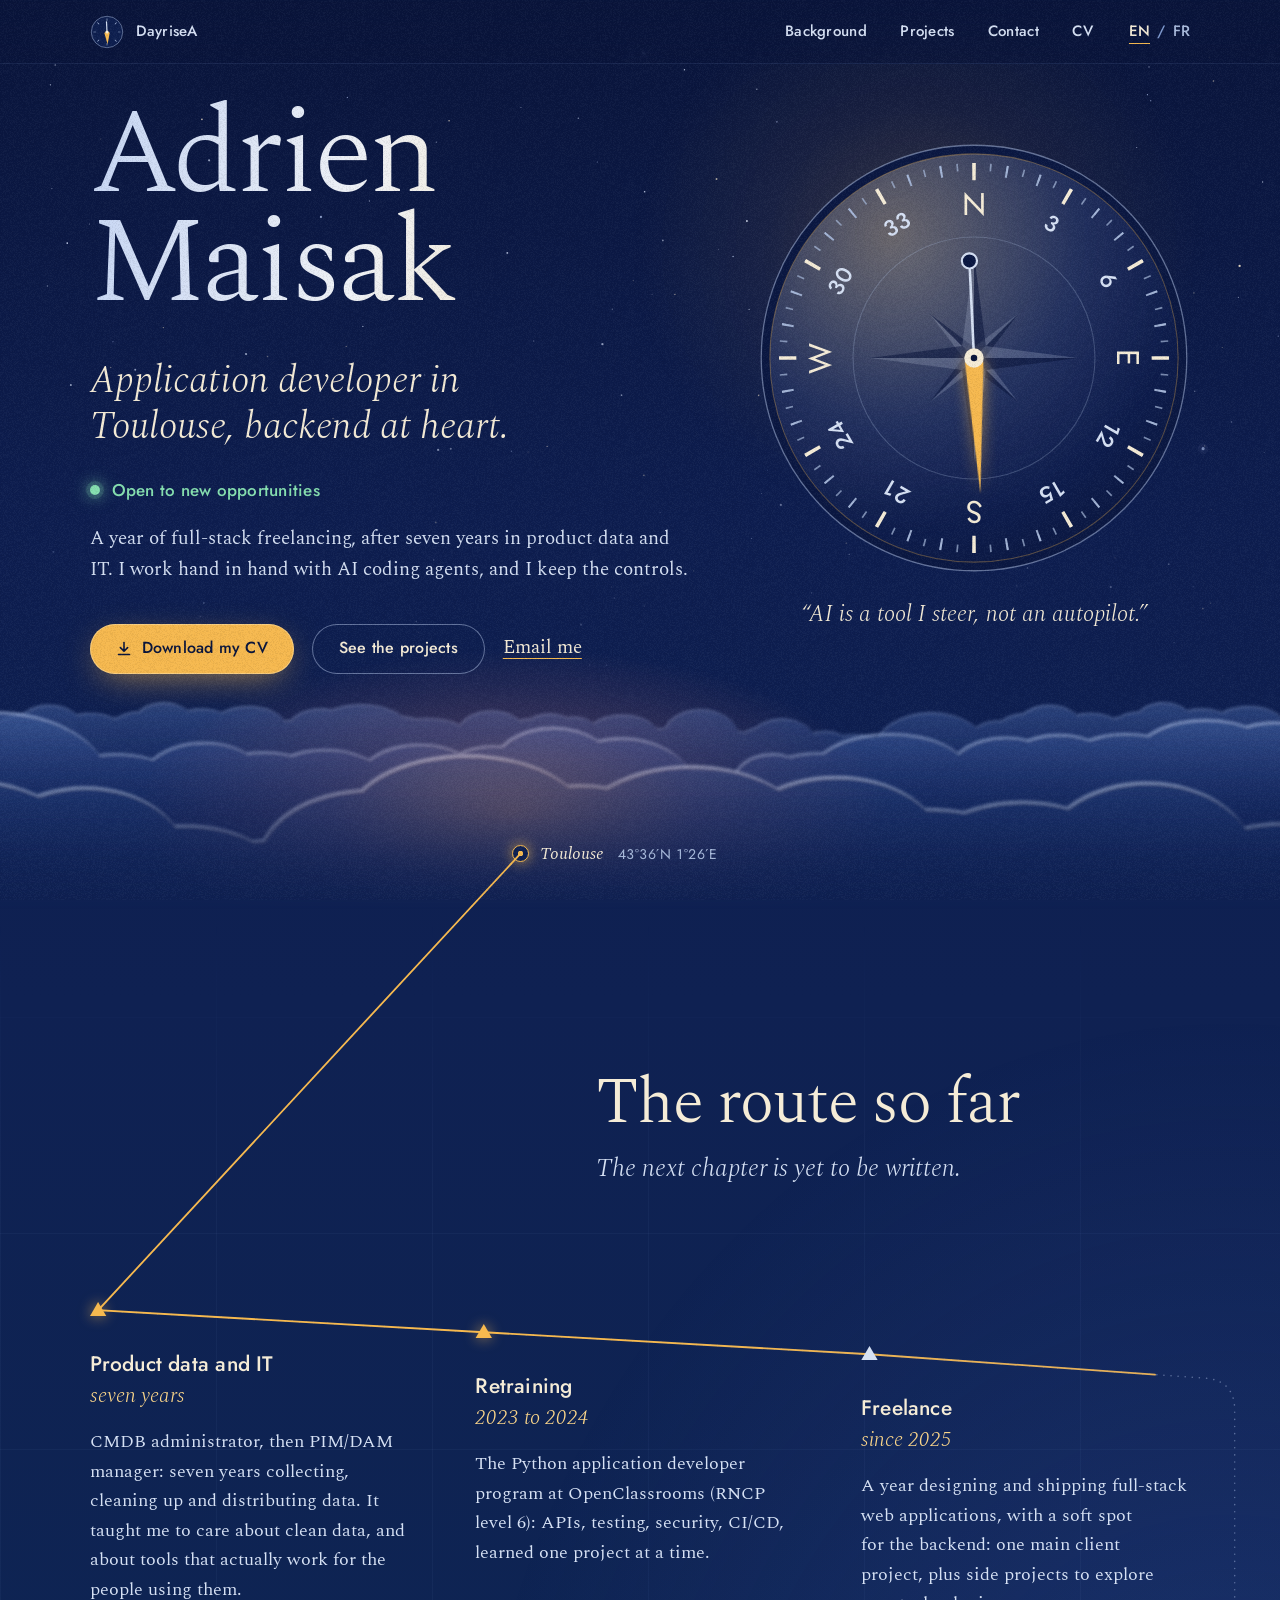
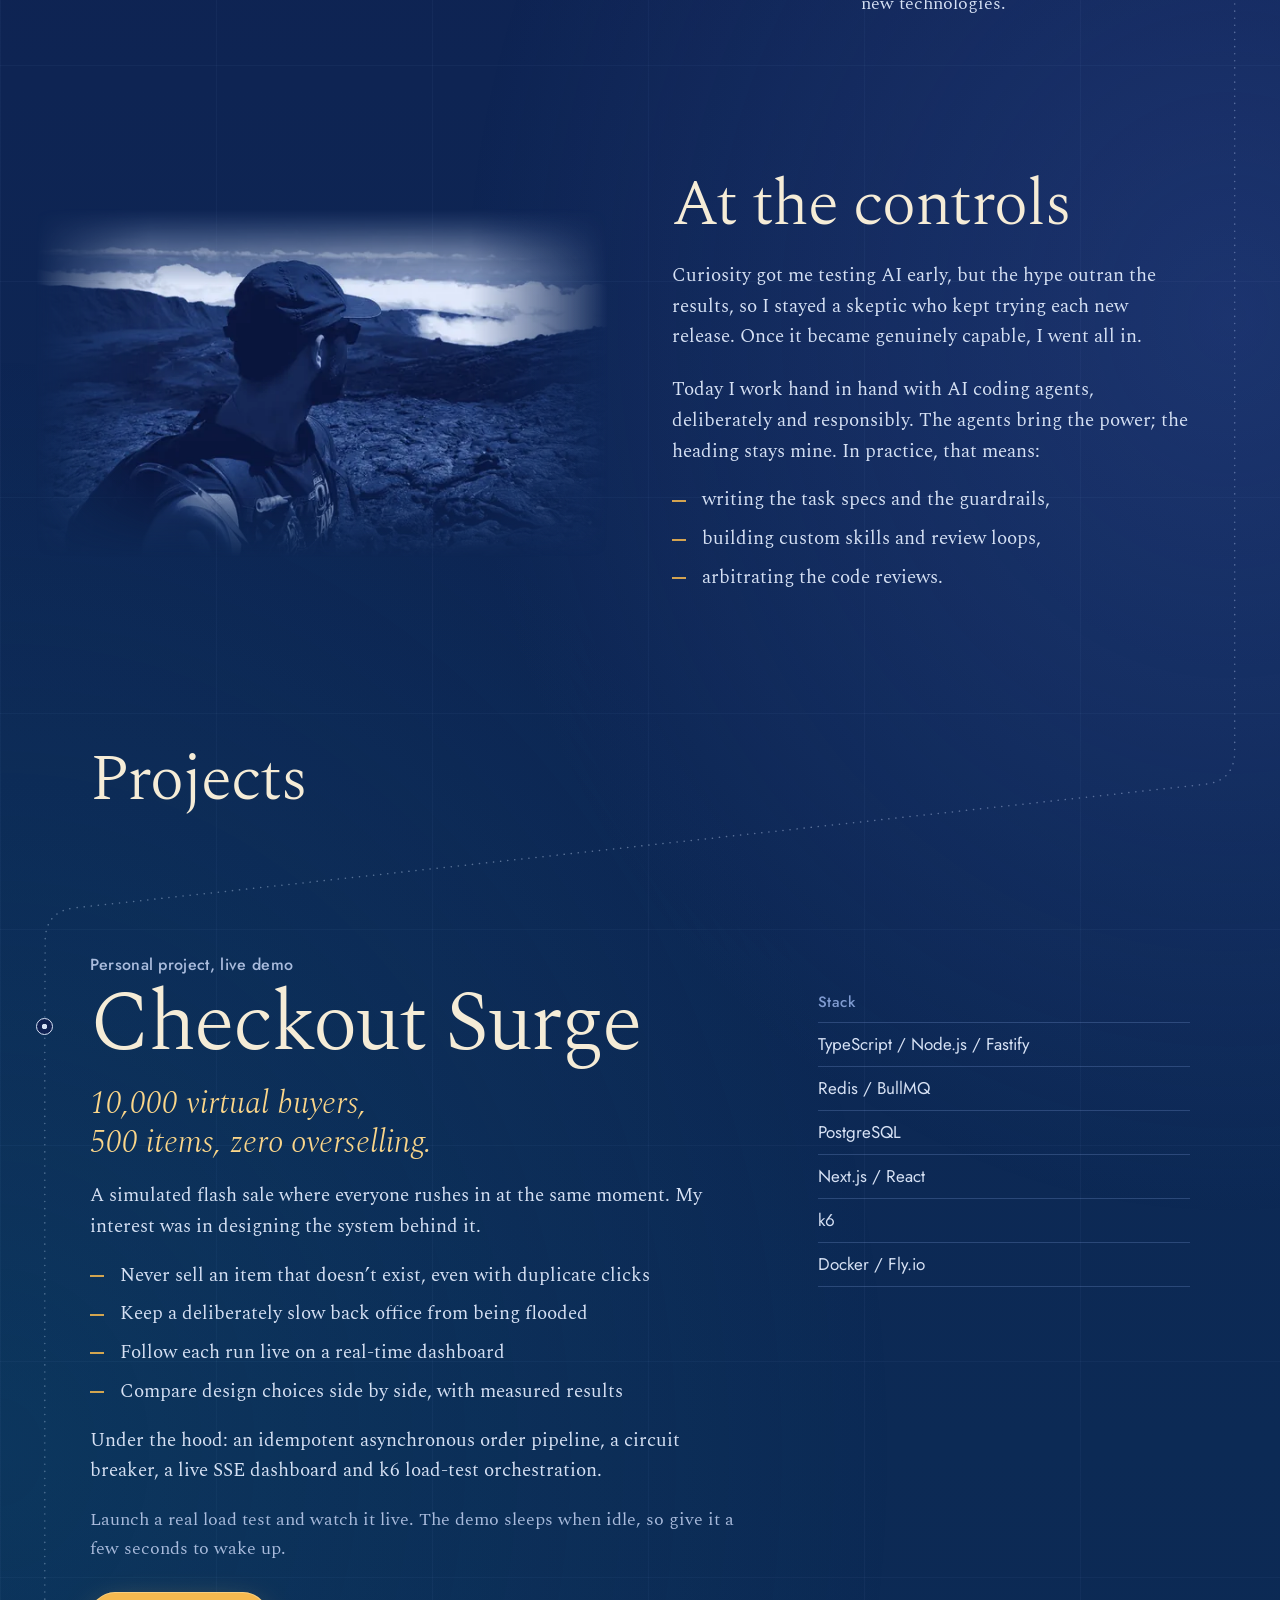
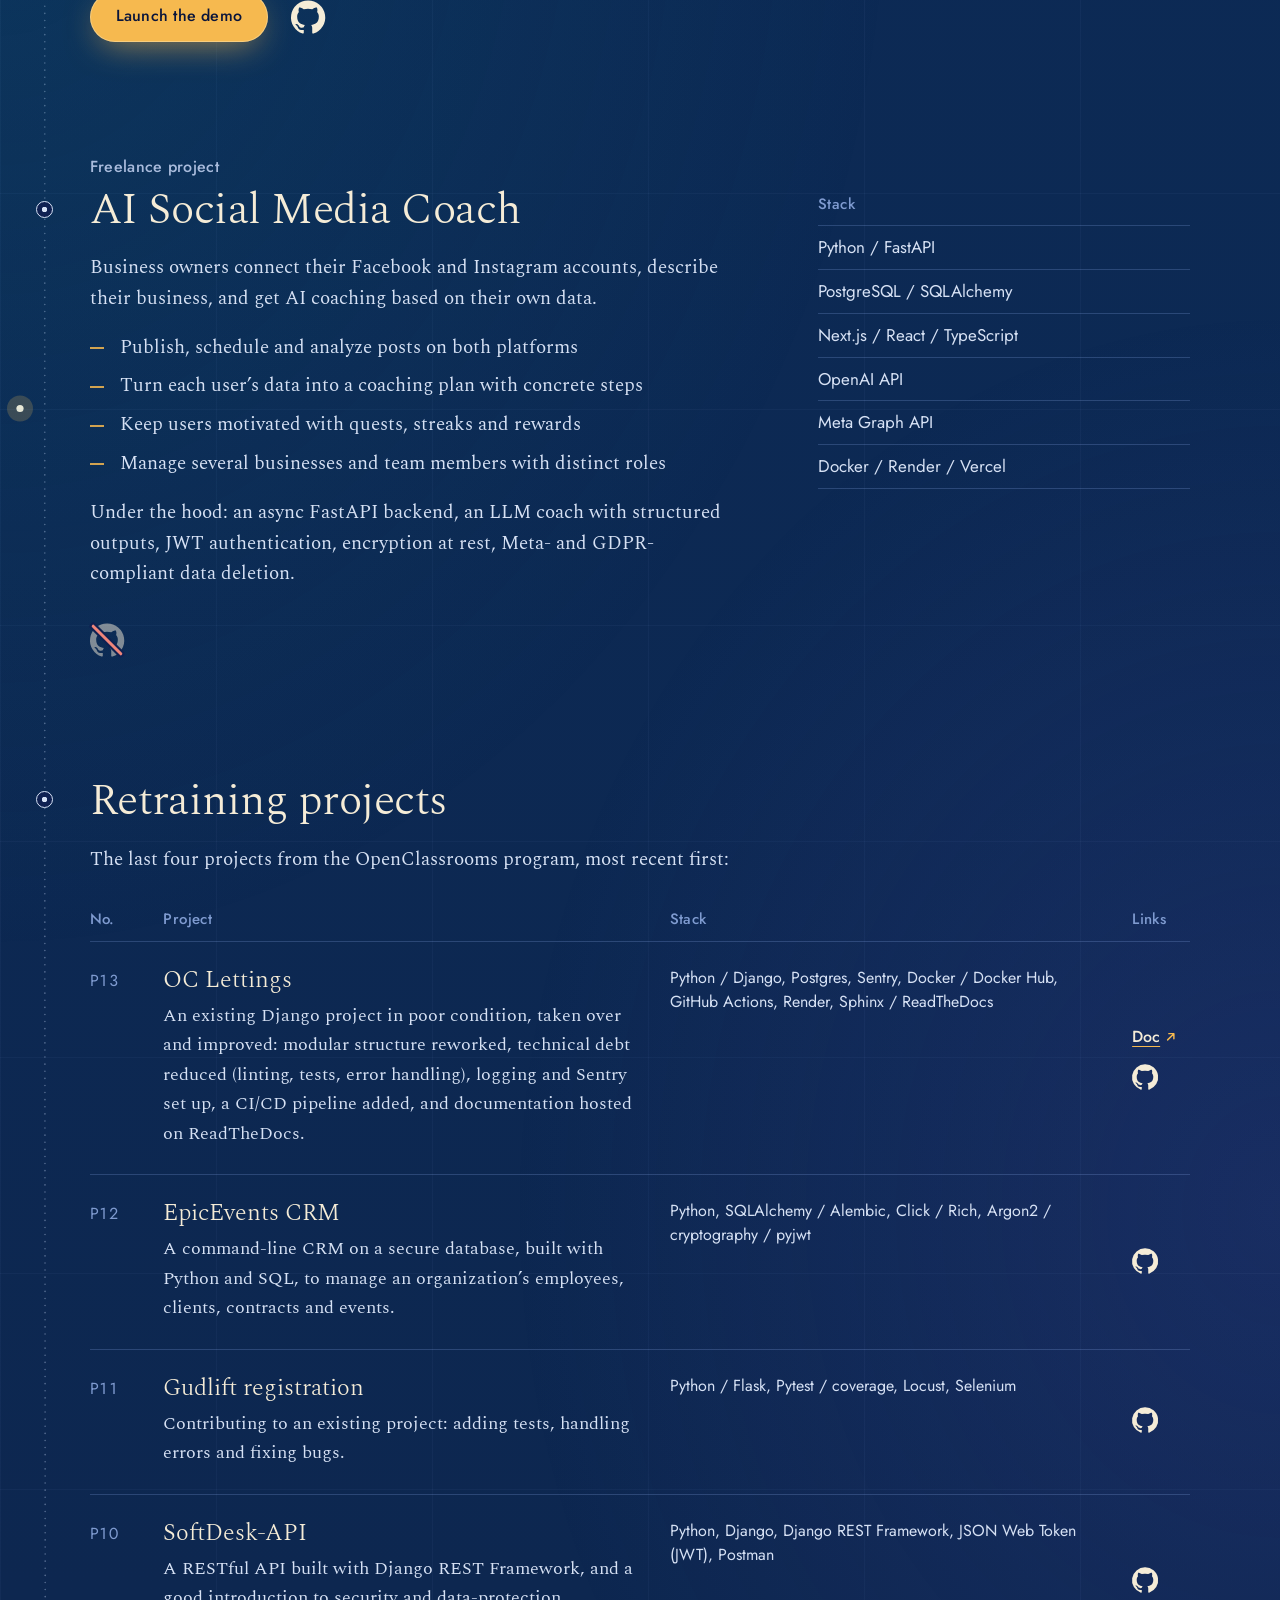
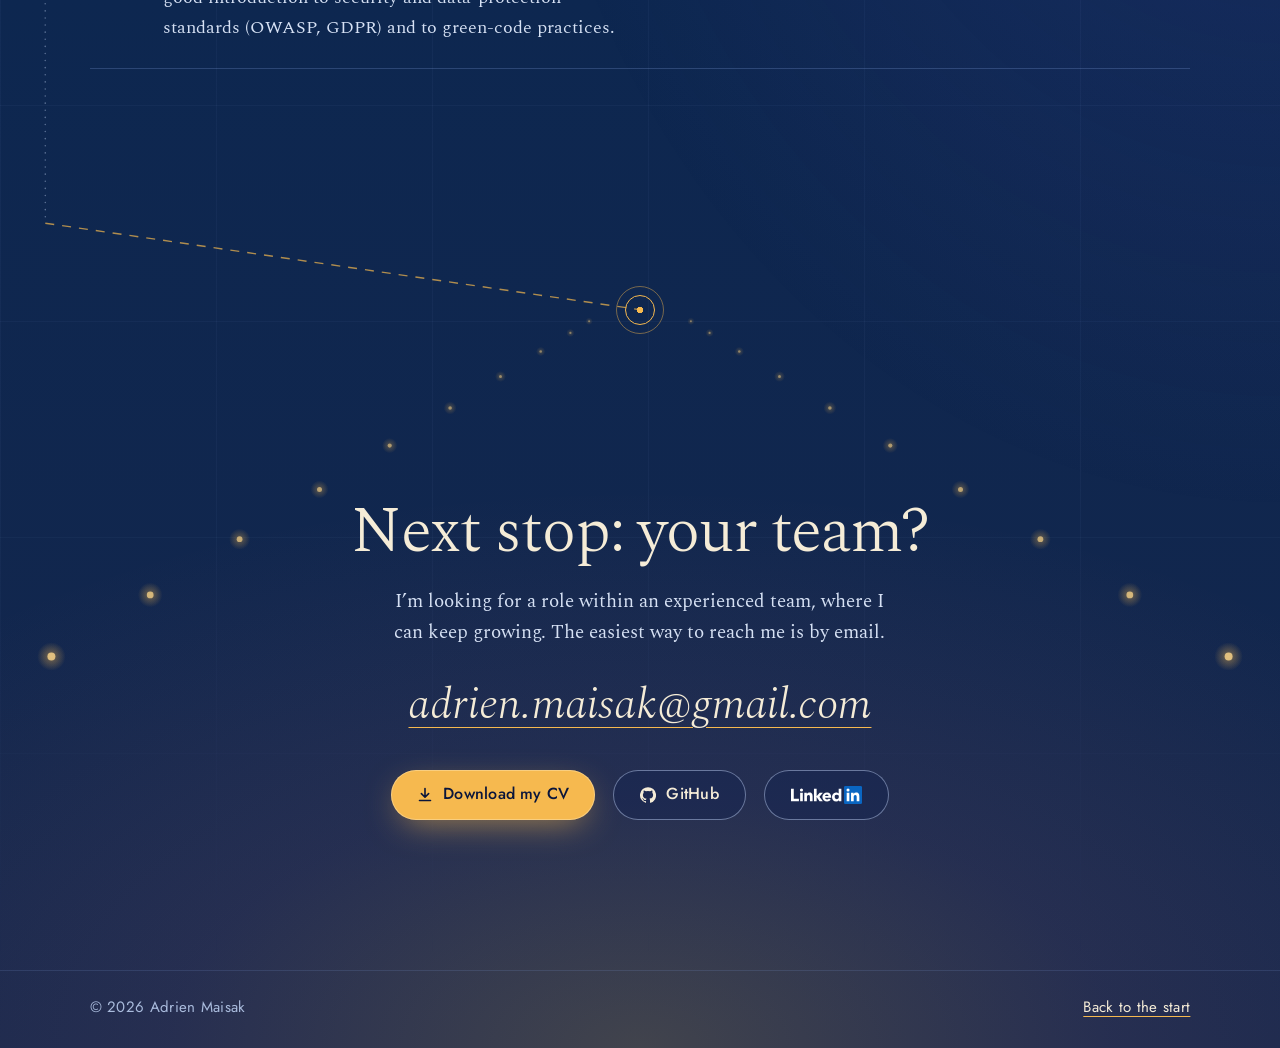
==== index.html @ 73dbc84c "content: drop the test counts from the two main projects" ====
<!DOCTYPE html>
<html lang="en">

<head>
  <meta charset="UTF-8">
  <meta name="viewport" content="width=device-width, initial-scale=1">
  <title>Adrien Maisak, application developer in Toulouse</title>
  <meta name="description" content="Adrien Maisak, application developer in Toulouse, backend at heart. Open to new opportunities.">
  <meta name="keywords" content="application developer, backend, Python, FastAPI, TypeScript, Node.js, Fastify, PostgreSQL, Redis, Next.js, React, AI coding agents, Toulouse">
  <meta name="author" content="Adrien Maisak">
  <meta name="theme-color" content="#0a153b">
  <meta name="color-scheme" content="dark">
  <link rel="canonical" href="https://dayrisea.github.io/">
  <link rel="alternate" hreflang="en" href="https://dayrisea.github.io/">
  <link rel="alternate" hreflang="fr" href="https://dayrisea.github.io/fr/">
  <link rel="alternate" hreflang="x-default" href="https://dayrisea.github.io/">
  <meta property="og:type" content="website">
  <meta property="og:url" content="https://dayrisea.github.io/">
  <meta property="og:locale" content="en_US">
  <meta property="og:title" content="Adrien Maisak, application developer in Toulouse">
  <meta property="og:description" content="Adrien Maisak, application developer in Toulouse, backend at heart. Open to new opportunities.">
  <meta property="og:image" content="https://dayrisea.github.io/assets/images/og-en.jpg">
  <meta property="og:image:width" content="1200">
  <meta property="og:image:height" content="630">
  <meta name="twitter:card" content="summary_large_image">
  <link rel="icon" type="image/svg+xml" href="assets/images/favicon.svg">
  <link rel="apple-touch-icon" href="assets/images/apple-touch-icon.png">
  <link rel="preload" href="assets/fonts/spectral-300.woff2" as="font" type="font/woff2" crossorigin>
  <link rel="preload" href="assets/fonts/jost.woff2" as="font" type="font/woff2" crossorigin>
  <link rel="stylesheet" href="index.css">
  <script type="application/ld+json">
    {"@context": "https://schema.org", "@type": "Person", "name": "Adrien Maisak", "alternateName": "DayriseA", "jobTitle": "Application developer", "url": "https://dayrisea.github.io/", "address": {"@type": "PostalAddress", "addressLocality": "Toulouse", "addressCountry": "FR"}, "sameAs": ["https://github.com/DayriseA", "https://www.linkedin.com/in/adrien-maisak/"]}
  </script>
</head>

<body>
  <a class="skip" href="#main">Skip to content</a>

  <header class="bar">
    <a class="bar__brand" href="#top" aria-label="DayriseA, back to top">
      <svg class="bar__compass" viewBox="0 0 40 40" aria-hidden="true" focusable="false">
        <circle cx="20" cy="20" r="18.5" class="mini__rim"/>
        <circle cx="20" cy="20" r="14.5" pathLength="360" class="mini__ticks"/>
        <g class="needle" transform="rotate(205 20 20)">
          <path d="M20 5.5l3.2 13.6L20 21.5l-3.2-2.4z" class="mini__tip"/>
          <path d="M20 21.5V32" class="mini__tail"/>
        </g>
        <circle cx="20" cy="20" r="1.8" class="mini__hub"/>
      </svg>
      <span>DayriseA</span>
    </a>
    <nav class="bar__nav" aria-label="Main">
      <a href="#background" class="bar__opt bar__opt--wide">Background</a>
      <a href="#projects">Projects</a>
      <a href="#contact">Contact</a>
      <a href="assets/cv/CV_AMK_EN.pdf">CV</a>
    </nav>
    <div class="lang" role="group" aria-label="Language">
      <a href="./" hreflang="en" lang="en" aria-current="page">EN<span class="vh">, English</span></a>
      <span aria-hidden="true">/</span>
      <a href="fr/" hreflang="fr" lang="fr">FR<span class="vh">, Français</span></a>
    </div>
  </header>

  <main id="main">

    <section class="hero" id="top">
      <div class="sky" aria-hidden="true">
        <div class="sky__stars"></div>
        <div class="sky__clouds sky__clouds--far"></div>
        <div class="sky__clouds sky__clouds--mid"></div>
        <div class="sky__clouds sky__clouds--near"></div>
        <div class="sky__glow"></div>
      </div>

      <div class="wrap hero__in">
        <div class="hero__text">
          <h1>Adrien <span>Maisak</span></h1>
          <p class="hero__role">Application developer in Toulouse, backend&nbsp;at&nbsp;heart.</p>
          <p class="status">Open to new opportunities</p>
          <p class="hero__pitch">A year of full-stack freelancing, after seven years in product data and IT. I work hand in hand with AI coding agents, and I keep the&nbsp;controls.</p>
          <div class="actions">
            <a class="btn btn--lamp" href="assets/cv/CV_AMK_EN.pdf" download>
              <svg viewBox="0 0 16 16" aria-hidden="true" focusable="false"><path d="M8 1.5v8.2M4.4 6.6 8 10.2l3.6-3.6M2.5 13.5h11"/></svg>
              Download my CV
            </a>
            <a class="btn btn--line" href="#projects">See the projects</a>
            <a class="link" href="mailto:adrien.maisak@gmail.com">Email me</a>
          </div>
        </div>

        <figure class="instrument">
          <svg class="dial" viewBox="0 0 400 400" aria-hidden="true" focusable="false">
            <defs>
              <radialGradient id="dial-face" cx=".34" cy=".26" r=".9">
                <stop offset="0" stop-color="#25407f"/>
                <stop offset=".55" stop-color="#11235a"/>
                <stop offset="1" stop-color="#0a153b"/>
              </radialGradient>
              <radialGradient id="dial-lamp" cx=".3" cy=".2" r=".75">
                <stop offset="0" stop-color="#f6b94f" stop-opacity=".34"/>
                <stop offset=".6" stop-color="#f6b94f" stop-opacity=".07"/>
                <stop offset="1" stop-color="#f6b94f" stop-opacity="0"/>
              </radialGradient>
              <g id="rose-main">
                <path d="M200 200V104l-11 85z" class="rose__lit"/>
                <path d="M200 200V104l11 85z" class="rose__dark"/>
              </g>
              <g id="rose-minor">
                <path d="M200 200v-58l-7 51z" class="rose__lit"/>
                <path d="M200 200v-58l7 51z" class="rose__dark"/>
              </g>
            </defs>
            <circle cx="200" cy="200" r="197" class="dial__rim"/>
            <circle cx="200" cy="200" r="189" fill="url(#dial-face)"/>
            <circle cx="200" cy="200" r="189" fill="url(#dial-lamp)" class="dial__lamp"/>
            <circle cx="200" cy="200" r="189" class="dial__inner"/>
            <circle cx="200" cy="200" r="177" pathLength="360" class="tick tick--5"/>
            <circle cx="200" cy="200" r="175" pathLength="360" class="tick tick--10"/>
            <circle cx="200" cy="200" r="172.5" pathLength="360" class="tick tick--30"/>
            <g class="dial__nums">
              <text x="200" y="68" class="card">N</text>
              <text x="200" y="64" transform="rotate(30 200 200)">3</text>
              <text x="200" y="64" transform="rotate(60 200 200)">6</text>
              <text x="200" y="68" transform="rotate(90 200 200)" class="card">E</text>
              <text x="200" y="64" transform="rotate(120 200 200)">12</text>
              <text x="200" y="64" transform="rotate(150 200 200)">15</text>
              <text x="200" y="68" transform="rotate(180 200 200)" class="card">S</text>
              <text x="200" y="64" transform="rotate(210 200 200)">21</text>
              <text x="200" y="64" transform="rotate(240 200 200)">24</text>
              <text x="200" y="68" transform="rotate(270 200 200)" class="card">W</text>
              <text x="200" y="64" transform="rotate(300 200 200)">30</text>
              <text x="200" y="64" transform="rotate(330 200 200)">33</text>
            </g>
            <circle cx="200" cy="200" r="112" class="dial__ring"/>
            <g class="rose">
              <use href="#rose-minor" transform="rotate(45 200 200)"/>
              <use href="#rose-minor" transform="rotate(135 200 200)"/>
              <use href="#rose-minor" transform="rotate(225 200 200)"/>
              <use href="#rose-minor" transform="rotate(315 200 200)"/>
              <use href="#rose-main"/>
              <use href="#rose-main" transform="rotate(90 200 200)"/>
              <use href="#rose-main" transform="rotate(180 200 200)"/>
              <use href="#rose-main" transform="rotate(270 200 200)"/>
            </g>
            <g class="needle" transform="rotate(205 200 200)">
              <path d="M200 74l8.5 122-8.5 8-8.5-8z" class="needle__tip"/>
              <path d="M200 204v78" class="needle__tail"/>
              <circle cx="200" cy="290" r="7" class="needle__weight"/>
            </g>
            <circle cx="200" cy="200" r="9" class="dial__hub"/>
            <circle cx="200" cy="200" r="3" class="dial__pin"/>
          </svg>
          <figcaption class="placard">
            <p class="placard__quote">“AI is a tool I steer, not an&nbsp;autopilot.”</p>
          </figcaption>
        </figure>
      </div>

      <p class="origin"><i class="wp wp--ring" data-pt></i>Toulouse <span>43°36′N 1°26′E</span></p>
    </section>

    <svg class="route" aria-hidden="true" focusable="false">
      <path class="route__plan"/>
      <path class="route__dest"/>
      <path class="route__flown"/>
      <g class="route__craft"><circle r="13" class="route__halo"/><circle r="3.6" class="route__light"/></g>
    </svg>

    <div class="chart">

      <section class="leg wrap" id="background">
        <header class="leg__head leg__head--offset">
          <h2>The route so far</h2>
          <p>The next chapter is yet to be&nbsp;written.</p>
        </header>
        <ol class="stops">
          <li class="stop">
            <i class="wp wp--tri" data-pt></i>
            <h3>Product data and IT</h3>
            <p class="stop__when">seven years</p>
            <p>CMDB administrator, then PIM/DAM manager: seven years collecting, cleaning up and distributing data. It taught me to care about clean data, and about tools that actually work for the people using them.</p>
          </li>
          <li class="stop">
            <i class="wp wp--tri" data-pt></i>
            <h3>Retraining</h3>
            <p class="stop__when">2023 to 2024</p>
            <p>The Python application developer program at OpenClassrooms (RNCP level&nbsp;6): APIs, testing, security, CI/CD, learned one project at a&nbsp;time.</p>
          </li>
          <li class="stop">
            <i class="wp wp--tri" data-pt></i>
            <i class="turn turn--east" data-pt="turn"></i>
            <h3>Freelance</h3>
            <p class="stop__when">since 2025</p>
            <p>A year designing and shipping full-stack web applications, with a soft spot for the backend: one main client project, plus side projects to explore new technologies.</p>
          </li>
        </ol>
      </section>

      <section class="leg wrap helm" id="ai">
        <figure class="helm__photo">
          <img src="assets/images/adrien-night-1033.webp"
               srcset="assets/images/adrien-night-640.webp 640w, assets/images/adrien-night-1033.webp 1033w"
               sizes="(min-width: 960px) 44vw, 100vw" width="1033" height="629" loading="lazy" decoding="async"
               alt="Adrien, seen from behind, looking out over a sea of clouds.">
        </figure>
        <div class="helm__text">
          <h2>At the controls</h2>
          <p>Curiosity got me testing AI early, but the hype outran the results, so I stayed a skeptic who kept trying each new release. Once it became genuinely capable, I went all&nbsp;in.</p>
          <p>Today I work hand in hand with AI coding agents, deliberately and responsibly. The agents bring the power; the heading stays mine. In practice, that&nbsp;means:</p>
          <ul class="ticks">
            <li>writing the task specs and the guardrails,</li>
            <li>building custom skills and review loops,</li>
            <li>arbitrating the code reviews.</li>
          </ul>
        </div>
      </section>

      <section class="leg wrap" id="projects">
        <header class="leg__head leg__head--projects">
          <h2>Projects</h2>
          <i class="turn turn--west" data-pt="turn"></i>
        </header>

        <article class="project project--lead">
          <i class="turn turn--lane" data-pt="turn"></i>
          <i class="wp wp--ring" data-pt></i>
          <div class="project__body">
            <p class="kind">Personal project, live demo</p>
            <h3>Checkout Surge</h3>
            <p class="project__lede">10,000 virtual buyers, 500&nbsp;items, zero&nbsp;overselling.</p>
            <p>A simulated flash sale where everyone rushes in at the same moment. My interest was in designing the system behind&nbsp;it.</p>
            <ul class="ticks">
              <li>Never sell an item that doesn’t exist, even with duplicate clicks</li>
              <li>Keep a deliberately slow back office from being flooded</li>
              <li>Follow each run live on a real-time dashboard</li>
              <li>Compare design choices side by side, with measured results</li>
            </ul>
            <p>Under the hood: an idempotent asynchronous order pipeline, a circuit breaker, a live SSE dashboard and k6 load-test orchestration.</p>
            <p class="project__note">Launch a real load test and watch it live. The demo sleeps when idle, so give it a few seconds to wake&nbsp;up.</p>
            <div class="actions">
              <a class="btn btn--lamp" href="https://checkout-surge-gate.fly.dev/" target="_blank" rel="noopener">Launch the demo</a>
              <a class="gh" href="https://github.com/DayriseA/checkout-surge" target="_blank" rel="noopener" aria-label="Checkout Surge source code on GitHub"><svg viewBox="0 0 16 16" aria-hidden="true" focusable="false"><path d="M8 .2a8 8 0 0 0-2.53 15.59c.4.07.55-.17.55-.38v-1.33c-2.23.48-2.7-1.07-2.7-1.07-.36-.93-.89-1.17-.89-1.17-.73-.5.05-.49.05-.49.8.06 1.23.83 1.23.83.72 1.22 1.88.87 2.33.66.07-.52.28-.87.5-1.07-1.77-.2-3.64-.89-3.64-3.95 0-.87.31-1.59.82-2.15-.08-.2-.36-1.02.08-2.12 0 0 .67-.21 2.2.82a7.6 7.6 0 0 1 4 0c1.53-1.04 2.2-.82 2.2-.82.44 1.1.16 1.92.08 2.12.51.56.82 1.28.82 2.15 0 3.07-1.87 3.75-3.65 3.95.29.25.54.73.54 1.48v2.19c0 .21.15.46.55.38A8 8 0 0 0 8 .2z"/></svg><span class="tip" aria-hidden="true">View the source code</span></a>
            </div>
          </div>
          <aside class="stack">
            <h4>Stack</h4>
            <ul>
              <li>TypeScript / Node.js / Fastify</li>
              <li>Redis / BullMQ</li>
              <li>PostgreSQL</li>
              <li>Next.js / React</li>
              <li>k6</li>
              <li>Docker / Fly.io</li>
            </ul>
          </aside>
        </article>

        <article class="project">
          <i class="wp wp--ring" data-pt></i>
          <div class="project__body">
            <p class="kind">Freelance project</p>
            <h3>AI Social Media Coach</h3>
            <p>Business owners connect their Facebook and Instagram accounts, describe their business, and get AI coaching based on their own&nbsp;data.</p>
            <ul class="ticks">
              <li>Publish, schedule and analyze posts on both platforms</li>
              <li>Turn each user’s data into a coaching plan with concrete steps</li>
              <li>Keep users motivated with quests, streaks and rewards</li>
              <li>Manage several businesses and team members with distinct roles</li>
            </ul>
            <p>Under the hood: an async FastAPI backend, an LLM coach with structured outputs, JWT authentication, encryption at rest, Meta- and GDPR-compliant data&nbsp;deletion.</p>
            <div class="actions">
              <span class="gh gh--private" tabindex="0" role="img" aria-label="Source code not public" aria-describedby="private-note"><svg viewBox="0 0 16 16" aria-hidden="true" focusable="false"><path class="gh__mark" d="M8 .2a8 8 0 0 0-2.53 15.59c.4.07.55-.17.55-.38v-1.33c-2.23.48-2.7-1.07-2.7-1.07-.36-.93-.89-1.17-.89-1.17-.73-.5.05-.49.05-.49.8.06 1.23.83 1.23.83.72 1.22 1.88.87 2.33.66.07-.52.28-.87.5-1.07-1.77-.2-3.64-.89-3.64-3.95 0-.87.31-1.59.82-2.15-.08-.2-.36-1.02.08-2.12 0 0 .67-.21 2.2.82a7.6 7.6 0 0 1 4 0c1.53-1.04 2.2-.82 2.2-.82.44 1.1.16 1.92.08 2.12.51.56.82 1.28.82 2.15 0 3.07-1.87 3.75-3.65 3.95.29.25.54.73.54 1.48v2.19c0 .21.15.46.55.38A8 8 0 0 0 8 .2z"/><path class="gh__bar gh__bar--under" d="M1.5 1.5l13 13"/><path class="gh__bar" d="M1.5 1.5l13 13"/></svg><span class="tip" role="tooltip" id="private-note">Freelance project: the client owns the&nbsp;code.</span></span>
            </div>
          </div>
          <aside class="stack">
            <h4>Stack</h4>
            <ul>
              <li>Python / FastAPI</li>
              <li>PostgreSQL / SQLAlchemy</li>
              <li>Next.js / React / TypeScript</li>
              <li>OpenAI API</li>
              <li>Meta Graph API</li>
              <li>Docker / Render / Vercel</li>
            </ul>
          </aside>
        </article>

        <article class="project project--log">
          <i class="wp wp--ring" data-pt></i>
          <div class="project__body">
            <h3>Retraining projects</h3>
            <p>The last four projects from the OpenClassrooms program, most recent first:</p>
          </div>
          <table class="log" role="table">
            <thead role="rowgroup">
              <tr role="row">
                <th scope="col" role="columnheader">No.</th>
                <th scope="col" role="columnheader">Project</th>
                <th scope="col" role="columnheader">Stack</th>
                <th scope="col" role="columnheader">Links</th>
              </tr>
            </thead>
            <tbody role="rowgroup">
              <tr role="row">
                <td class="log__no" role="cell">P13</td>
                <th scope="row" role="rowheader"><span class="log__name">OC Lettings</span>An existing Django project in poor condition, taken over and improved: modular structure reworked, technical debt reduced (linting, tests, error handling), logging and Sentry set up, a CI/CD pipeline added, and documentation hosted on ReadTheDocs.</th>
                <td class="log__stack" role="cell">Python / Django, Postgres, Sentry, Docker / Docker Hub, GitHub Actions, Render, Sphinx / ReadTheDocs</td>
                <td class="log__links" role="cell">
                  <a class="link link--out" href="https://amk-oc-lettings.readthedocs.io/en/latest/" target="_blank" rel="noopener" aria-label="Documentation for OC Lettings">Doc<svg viewBox="0 0 12 12" aria-hidden="true" focusable="false"><path d="M2.75 9.25l6.5-6.5M4 2.75h5.25V8"/></svg></a>
                  <a class="gh" href="https://github.com/DayriseA/OCP13_OC-Lettings-FR" target="_blank" rel="noopener" aria-label="OC Lettings source code on GitHub"><svg viewBox="0 0 16 16" aria-hidden="true" focusable="false"><path d="M8 .2a8 8 0 0 0-2.53 15.59c.4.07.55-.17.55-.38v-1.33c-2.23.48-2.7-1.07-2.7-1.07-.36-.93-.89-1.17-.89-1.17-.73-.5.05-.49.05-.49.8.06 1.23.83 1.23.83.72 1.22 1.88.87 2.33.66.07-.52.28-.87.5-1.07-1.77-.2-3.64-.89-3.64-3.95 0-.87.31-1.59.82-2.15-.08-.2-.36-1.02.08-2.12 0 0 .67-.21 2.2.82a7.6 7.6 0 0 1 4 0c1.53-1.04 2.2-.82 2.2-.82.44 1.1.16 1.92.08 2.12.51.56.82 1.28.82 2.15 0 3.07-1.87 3.75-3.65 3.95.29.25.54.73.54 1.48v2.19c0 .21.15.46.55.38A8 8 0 0 0 8 .2z"/></svg><span class="tip" aria-hidden="true">View the source code</span></a>
                </td>
              </tr>
              <tr role="row">
                <td class="log__no" role="cell">P12</td>
                <th scope="row" role="rowheader"><span class="log__name">EpicEvents CRM</span>A command-line CRM on a secure database, built with Python and SQL, to manage an organization’s employees, clients, contracts and events.</th>
                <td class="log__stack" role="cell">Python, SQLAlchemy / Alembic, Click / Rich, Argon2 / cryptography / pyjwt</td>
                <td class="log__links" role="cell">
                  <a class="gh" href="https://github.com/DayriseA/OCP12_CRM_EpicEvents" target="_blank" rel="noopener" aria-label="EpicEvents CRM source code on GitHub"><svg viewBox="0 0 16 16" aria-hidden="true" focusable="false"><path d="M8 .2a8 8 0 0 0-2.53 15.59c.4.07.55-.17.55-.38v-1.33c-2.23.48-2.7-1.07-2.7-1.07-.36-.93-.89-1.17-.89-1.17-.73-.5.05-.49.05-.49.8.06 1.23.83 1.23.83.72 1.22 1.88.87 2.33.66.07-.52.28-.87.5-1.07-1.77-.2-3.64-.89-3.64-3.95 0-.87.31-1.59.82-2.15-.08-.2-.36-1.02.08-2.12 0 0 .67-.21 2.2.82a7.6 7.6 0 0 1 4 0c1.53-1.04 2.2-.82 2.2-.82.44 1.1.16 1.92.08 2.12.51.56.82 1.28.82 2.15 0 3.07-1.87 3.75-3.65 3.95.29.25.54.73.54 1.48v2.19c0 .21.15.46.55.38A8 8 0 0 0 8 .2z"/></svg><span class="tip" aria-hidden="true">View the source code</span></a>
                </td>
              </tr>
              <tr role="row">
                <td class="log__no" role="cell">P11</td>
                <th scope="row" role="rowheader"><span class="log__name">Gudlift registration</span>Contributing to an existing project: adding tests, handling errors and fixing bugs.</th>
                <td class="log__stack" role="cell">Python / Flask, Pytest / coverage, Locust, Selenium</td>
                <td class="log__links" role="cell">
                  <a class="gh" href="https://github.com/DayriseA/OCP11_Python_Testing/tree/qa" target="_blank" rel="noopener" aria-label="Gudlift registration source code on GitHub"><svg viewBox="0 0 16 16" aria-hidden="true" focusable="false"><path d="M8 .2a8 8 0 0 0-2.53 15.59c.4.07.55-.17.55-.38v-1.33c-2.23.48-2.7-1.07-2.7-1.07-.36-.93-.89-1.17-.89-1.17-.73-.5.05-.49.05-.49.8.06 1.23.83 1.23.83.72 1.22 1.88.87 2.33.66.07-.52.28-.87.5-1.07-1.77-.2-3.64-.89-3.64-3.95 0-.87.31-1.59.82-2.15-.08-.2-.36-1.02.08-2.12 0 0 .67-.21 2.2.82a7.6 7.6 0 0 1 4 0c1.53-1.04 2.2-.82 2.2-.82.44 1.1.16 1.92.08 2.12.51.56.82 1.28.82 2.15 0 3.07-1.87 3.75-3.65 3.95.29.25.54.73.54 1.48v2.19c0 .21.15.46.55.38A8 8 0 0 0 8 .2z"/></svg><span class="tip" aria-hidden="true">View the source code</span></a>
                </td>
              </tr>
              <tr role="row">
                <td class="log__no" role="cell">P10</td>
                <th scope="row" role="rowheader"><span class="log__name">SoftDesk-API</span>A RESTful API built with Django REST Framework, and a good introduction to security and data-protection standards (OWASP, GDPR) and to green-code practices.</th>
                <td class="log__stack" role="cell">Python, Django, Django REST Framework, JSON Web Token (JWT), Postman</td>
                <td class="log__links" role="cell">
                  <a class="gh" href="https://github.com/DayriseA/OCP10_SoftDesk-API" target="_blank" rel="noopener" aria-label="SoftDesk-API source code on GitHub"><svg viewBox="0 0 16 16" aria-hidden="true" focusable="false"><path d="M8 .2a8 8 0 0 0-2.53 15.59c.4.07.55-.17.55-.38v-1.33c-2.23.48-2.7-1.07-2.7-1.07-.36-.93-.89-1.17-.89-1.17-.73-.5.05-.49.05-.49.8.06 1.23.83 1.23.83.72 1.22 1.88.87 2.33.66.07-.52.28-.87.5-1.07-1.77-.2-3.64-.89-3.64-3.95 0-.87.31-1.59.82-2.15-.08-.2-.36-1.02.08-2.12 0 0 .67-.21 2.2.82a7.6 7.6 0 0 1 4 0c1.53-1.04 2.2-.82 2.2-.82.44 1.1.16 1.92.08 2.12.51.56.82 1.28.82 2.15 0 3.07-1.87 3.75-3.65 3.95.29.25.54.73.54 1.48v2.19c0 .21.15.46.55.38A8 8 0 0 0 8 .2z"/></svg><span class="tip" aria-hidden="true">View the source code</span></a>
                </td>
              </tr>
            </tbody>
          </table>
        </article>
      </section>

      <section class="arrival" id="contact">
        <div class="wrap arrival__in">
          <i class="turn turn--final" data-pt></i>
          <i class="wp wp--dest" data-pt="dest"></i>
          <h2>Next stop: your&nbsp;team?</h2>
          <p>I’m looking for a role within an experienced team, where I can keep growing. The easiest way to reach me is by&nbsp;email.</p>
          <a class="arrival__mail" href="mailto:adrien.maisak@gmail.com">adrien.maisak@gmail.com</a>
          <div class="actions">
            <a class="btn btn--lamp" href="assets/cv/CV_AMK_EN.pdf" download>
              <svg viewBox="0 0 16 16" aria-hidden="true" focusable="false"><path d="M8 1.5v8.2M4.4 6.6 8 10.2l3.6-3.6M2.5 13.5h11"/></svg>
              Download my CV
            </a>
            <a class="btn btn--line" href="https://github.com/DayriseA" rel="me noopener">
              <svg class="fill" viewBox="0 0 16 16" aria-hidden="true" focusable="false"><path d="M8 .2a8 8 0 0 0-2.53 15.59c.4.07.55-.17.55-.38v-1.33c-2.23.48-2.7-1.07-2.7-1.07-.36-.93-.89-1.17-.89-1.17-.73-.5.05-.49.05-.49.8.06 1.23.83 1.23.83.72 1.22 1.88.87 2.33.66.07-.52.28-.87.5-1.07-1.77-.2-3.64-.89-3.64-3.95 0-.87.31-1.59.82-2.15-.08-.2-.36-1.02.08-2.12 0 0 .67-.21 2.2.82a7.6 7.6 0 0 1 4 0c1.53-1.04 2.2-.82 2.2-.82.44 1.1.16 1.92.08 2.12.51.56.82 1.28.82 2.15 0 3.07-1.87 3.75-3.65 3.95.29.25.54.73.54 1.48v2.19c0 .21.15.46.55.38A8 8 0 0 0 8 .2z"/></svg>
              GitHub
            </a>
            <a class="btn btn--line" href="https://www.linkedin.com/in/adrien-maisak/" rel="me noopener" aria-label="LinkedIn">
              <svg class="brand" viewBox="0 0 142.06 36" aria-hidden="true" focusable="false"><path fill="#0a66c2" d="M139.4,0H108.72a2.63,2.63,0,0,0-2.66,2.6V33.4a2.63,2.63,0,0,0,2.66,2.6H139.4a2.63,2.63,0,0,0,2.66-2.6V2.6A2.63,2.63,0,0,0,139.4,0Z"/><g fill="#fff"><polygon points="0 5.32 5.55 5.32 5.55 25.55 15.83 25.55 15.83 30.68 0 30.68 0 5.32"/><path d="M18.29,13.49h5.34V30.67H18.29ZM21,4.95A3.09,3.09,0,1,1,17.86,8,3.1,3.1,0,0,1,21,4.95"/><polygon points="45.94 5.32 51.27 5.32 51.27 20.48 57.32 13.48 63.86 13.48 56.86 21.43 63.71 30.68 57.01 30.68 51.34 22.18 51.27 22.18 51.27 30.68 45.94 30.68 45.94 5.32"/><path d="M26.58,13.49H31.7v2.35h.07a5.61,5.61,0,0,1,5.05-2.77c5.41,0,6.4,3.56,6.4,8.18v9.42H37.89V22.32c0-2,0-4.55-2.78-4.55s-3.2,2.17-3.2,4.41v8.5H26.58Z"/><path d="M75.09,20.08a3.2,3.2,0,0,0-3.28-3.27A3.56,3.56,0,0,0,68,20.08Zm4.52,7.61a9.4,9.4,0,0,1-7.29,3.42c-5.34,0-9.61-3.56-9.61-9.08S67,13,72.32,13c5,0,8.11,3.56,8.11,9.07v1.67H68a4,4,0,0,0,4,3.35A4.55,4.55,0,0,0,75.87,25Z"/><path d="M91.55,17.64A4,4,0,0,0,87.28,22a4.27,4.27,0,1,0,8.54,0,4,4,0,0,0-4.27-4.38m9.18,13H95.82V28.39h-.07a6.71,6.71,0,0,1-5.3,2.71c-5.13,0-8.51-3.7-8.51-8.93,0-4.81,3-9.22,7.9-9.22,2.21,0,4.27.6,5.48,2.28h.07V5.32h5.34Z"/><path d="M111.4,13.5h5.34V30.68H111.4ZM114.08,5a3.1,3.1,0,1,1-3.1,3.1,3.1,3.1,0,0,1,3.1-3.1"/><path d="M120.1,13.5h5.12v2.35h.07a5.61,5.61,0,0,1,5.05-2.77c5.41,0,6.4,3.56,6.4,8.18v9.42h-5.34V22.32c0-2,0-4.56-2.78-4.56s-3.2,2.17-3.2,4.41v8.5H120.1Z"/></g></svg>
            </a>
          </div>
        </div>
      </section>

    </div>
  </main>

  <footer class="foot">
    <div class="wrap foot__in">
      <p>© 2026 Adrien Maisak</p>
      <a class="link" href="#top">Back to the start</a>
    </div>
  </footer>

  <script src="index.js" defer></script>
</body>

</html>
---- index.css ----
/* Night flight — Adrien Maisak
   Cold light belongs to the night outside (sky, chart, text).
   Warm light belongs to the cockpit: what the visitor can touch. */

@font-face {
  font-family: 'Spectral';
  font-style: normal;
  font-weight: 300;
  font-display: swap;
  src: url('assets/fonts/spectral-300.woff2') format('woff2');
}

@font-face {
  font-family: 'Spectral';
  font-style: italic;
  font-weight: 300;
  font-display: swap;
  src: url('assets/fonts/spectral-300i.woff2') format('woff2');
}

@font-face {
  font-family: 'Spectral';
  font-style: normal;
  font-weight: 400;
  font-display: swap;
  src: url('assets/fonts/spectral-400.woff2') format('woff2');
}

@font-face {
  font-family: 'Spectral';
  font-style: italic;
  font-weight: 400;
  font-display: swap;
  src: url('assets/fonts/spectral-400i.woff2') format('woff2');
}

@font-face {
  font-family: 'Jost';
  font-style: normal;
  font-weight: 300 700;
  font-display: swap;
  src: url('assets/fonts/jost.woff2') format('woff2');
}

:root {
  --zenith: #0a153b;
  --night: #0f2152;
  --depth: #0c2a55;
  --rule: rgba(132, 162, 222, .26);
  --haze: #7f9bd0;
  --moon: #d6e1f4;
  --moon-dim: #a9bbdc;
  --paper: #f5ecd7;
  --lamp: #f6b94f;
  --lamp-soft: #fbd68a;
  --beacon: #86e0b0;

  --serif: 'Spectral', 'Iowan Old Style', 'Palatino Linotype', Palatino, Georgia, serif;
  --sans: 'Jost', Futura, 'Century Gothic', 'Avenir Next', system-ui, sans-serif;

  --gutter: clamp(20px, 7vw, 112px);
  --lane: calc(var(--gutter) / 2);
  --leg-gap: clamp(88px, 12vw, 168px);
}

*,
*::before,
*::after {
  box-sizing: border-box;
}

html {
  background: var(--night);
  color-scheme: dark;
  scroll-behavior: smooth;
  -webkit-text-size-adjust: 100%;
  text-size-adjust: 100%;
}

body {
  margin: 0;
  font-family: var(--serif);
  font-size: clamp(1.0625rem, .98rem + .3vw, 1.1875rem);
  line-height: 1.62;
  color: var(--moon);
  background:
    radial-gradient(ellipse 80% 560px at 50% 100%, rgba(246, 185, 79, .2), rgba(226, 132, 128, .09) 46%, rgba(226, 132, 128, 0) 100%),
    linear-gradient(180deg, var(--zenith) 0, #0e1e50 520px, var(--night) 1000px, var(--depth) 52%, #0d2750 82%, #14264c 100%);
  overflow-x: hidden;
  -webkit-font-smoothing: antialiased;
  -moz-osx-font-smoothing: grayscale;
  text-rendering: optimizeLegibility;
}

/* Fine grain: keeps the long dark gradients from banding. */
body::after {
  content: '';
  position: fixed;
  inset: 0;
  z-index: 50;
  pointer-events: none;
  background: url('assets/images/noise.png');
}

h1,
h2,
h3,
h4,
p,
ul,
ol,
figure {
  margin: 0;
}

ul,
ol {
  padding: 0;
  list-style: none;
}

img,
svg {
  display: block;
  max-width: 100%;
}

a {
  color: inherit;
}

::selection {
  background: var(--lamp);
  color: var(--zenith);
}

:focus-visible {
  outline: 2px solid var(--lamp);
  outline-offset: 4px;
  border-radius: 2px;
}

.vh {
  position: absolute;
  width: 1px;
  height: 1px;
  overflow: hidden;
  clip-path: inset(50%);
  white-space: nowrap;
}

.skip {
  position: fixed;
  top: 12px;
  left: 12px;
  z-index: 60;
  padding: 12px 18px;
  font: 500 1rem/1 var(--sans);
  color: var(--zenith);
  background: var(--lamp);
  border-radius: 3px;
  transform: translateY(-200%);
}

.skip:focus {
  transform: none;
}

.wrap {
  width: min(100% - 2 * var(--gutter), 1220px);
  margin-inline: auto;
}

h1,
h2,
h3,
.hero__role,
.placard__quote,
.leg__head p,
.project__lede,
.arrival__in > p {
  text-wrap: balance;
}

p,
li {
  text-wrap: pretty;
}

h2 {
  font-weight: 300;
  font-size: clamp(2.25rem, 1.5rem + 3.2vw, 4rem);
  line-height: 1.04;
  letter-spacing: -.018em;
  color: var(--paper);
}

/* ---------- Links and buttons ---------- */

.link {
  color: var(--paper);
  text-decoration: underline;
  text-decoration-color: var(--lamp);
  text-decoration-thickness: 1px;
  text-underline-offset: .24em;
  transition: text-decoration-color .2s, color .2s;
}

.link:hover {
  color: var(--lamp-soft);
  text-decoration-thickness: 2px;
}

/* A link that leaves for another site: the arrow points up and out */
.link--out {
  display: inline-flex;
  align-items: center;
  gap: .32em;
}

.link--out svg {
  width: .72em;
  height: .72em;
  fill: none;
  stroke: var(--lamp);
  stroke-width: 1.5;
  stroke-linecap: round;
  stroke-linejoin: round;
  transition: transform .2s ease;
}

.link--out:hover svg,
.link--out:focus-visible svg {
  transform: translate(1.5px, -1.5px);
}

.actions {
  display: flex;
  flex-wrap: wrap;
  align-items: center;
  gap: 14px 18px;
}

.btn {
  display: inline-flex;
  align-items: center;
  gap: 10px;
  min-height: 50px;
  padding: 12px 26px;
  font: 500 1rem/1.15 var(--sans);
  letter-spacing: .015em;
  text-decoration: none;
  border-radius: 999px;
  transition: background-color .2s, border-color .2s, box-shadow .2s, color .2s;
}

.btn svg {
  width: 16px;
  height: 16px;
  flex: none;
  fill: none;
  stroke: currentColor;
  stroke-width: 1.6;
  stroke-linecap: round;
  stroke-linejoin: round;
}

.btn svg.fill {
  fill: currentColor;
  stroke: none;
}

/* A brand mark keeps its own colours */
.btn svg.brand {
  width: auto;
  height: 18px;
  stroke: none;
}

.btn--lamp {
  color: var(--zenith);
  background: var(--lamp);
  box-shadow: 0 0 0 1px rgba(255, 244, 214, .35) inset, 0 10px 34px -10px rgba(246, 185, 79, .7);
}

.btn--lamp:hover {
  background: var(--lamp-soft);
  box-shadow: 0 0 0 1px rgba(255, 244, 214, .5) inset, 0 10px 44px -6px rgba(246, 185, 79, .85);
}

.btn--line {
  color: var(--paper);
  border: 1px solid rgba(169, 187, 220, .55);
  background: rgba(15, 33, 82, .35);
}

.btn--line:hover {
  border-color: var(--lamp);
  color: var(--lamp-soft);
}

/* ---------- Top bar ---------- */

.bar {
  position: sticky;
  top: 0;
  z-index: 40;
  display: flex;
  align-items: center;
  gap: clamp(14px, 3vw, 36px);
  height: 64px;
  margin-bottom: -64px;
  padding-inline: var(--gutter);
  font: 500 .9375rem/1 var(--sans);
  letter-spacing: .02em;
  background: linear-gradient(180deg, rgba(10, 21, 59, .9), rgba(10, 21, 59, .62));
  -webkit-backdrop-filter: blur(12px);
  backdrop-filter: blur(12px);
  border-bottom: 1px solid rgba(132, 162, 222, .12);
}

.bar a {
  text-decoration: none;
  color: var(--moon);
  transition: color .2s;
}

.bar a:hover {
  color: var(--lamp-soft);
}

.bar__brand {
  display: inline-flex;
  align-items: center;
  flex: none;
  gap: 12px;
  margin-right: auto;
  color: var(--paper);
}

.bar__compass {
  flex: none;
  width: 34px;
  height: 34px;
  overflow: visible;
}

.mini__rim {
  fill: rgba(15, 33, 82, .9);
  stroke: rgba(169, 187, 220, .6);
  stroke-width: 1;
}

.mini__ticks {
  fill: none;
  stroke: var(--moon-dim);
  stroke-width: 3;
  stroke-dasharray: 3 42;
  stroke-dashoffset: 1.5;
}

.mini__tip {
  fill: var(--lamp);
}

.mini__tail {
  fill: none;
  stroke: var(--moon);
  stroke-width: 1.4;
  stroke-linecap: round;
}

.mini__hub {
  fill: var(--paper);
}

.bar__nav {
  display: flex;
  gap: clamp(14px, 2.6vw, 34px);
}

.bar__nav a,
.lang a {
  display: inline-block;
  padding-block: 12px;
}

.lang {
  display: flex;
  align-items: center;
  gap: 7px;
  color: var(--haze);
}

.lang a {
  color: var(--moon-dim);
}

.lang a[aria-current] {
  color: var(--paper);
  box-shadow: 0 1px 0 var(--lamp);
  padding-bottom: 4px;
  margin-bottom: 8px;
}

/* ---------- Route (drawn by index.js from the waypoints) ---------- */

main {
  position: relative;
}

.route {
  position: absolute;
  inset: 0;
  z-index: 1;
  width: 100%;
  height: 100%;
  overflow: visible;
  pointer-events: none;
  fill: none;
}

.route__plan {
  stroke: rgba(169, 187, 220, .5);
  stroke-width: 1.5;
  stroke-linecap: round;
  stroke-dasharray: .1 7;
}

.route__dest {
  stroke: rgba(246, 185, 79, .7);
  stroke-width: 1.4;
  stroke-dasharray: 9 8;
}

.route__flown {
  stroke: var(--lamp);
  stroke-width: 1.8;
  stroke-linecap: round;
  stroke-dasharray: 0 99999;
}

.route__craft {
  opacity: 0;
}

.route.is-live .route__craft {
  opacity: 1;
}

.route__halo {
  fill: rgba(246, 185, 79, .22);
}

.route__light {
  fill: #fff6e0;
}

/* Waypoints */

.wp,
.turn {
  position: absolute;
  display: block;
}

.turn {
  width: 1px;
  height: 1px;
}

.wp {
  width: 17px;
  height: 17px;
  z-index: 2;
  transition: filter .5s;
}

.wp::before {
  content: '';
  position: absolute;
  inset: 0;
  transition: background-color .5s, border-color .5s;
}

.wp--tri::before {
  background: var(--moon);
  clip-path: polygon(50% 2%, 98% 84%, 2% 84%);
}

.wp--ring::before {
  border: 1.5px solid var(--moon);
  border-radius: 50%;
  background: radial-gradient(circle, var(--moon) 0 2.5px, var(--night) 3px);
}

.wp.is-passed {
  filter: drop-shadow(0 0 7px rgba(246, 185, 79, .75));
}

.wp--tri.is-passed::before {
  background: var(--lamp);
}

.wp--ring.is-passed::before {
  border-color: var(--lamp);
  background: radial-gradient(circle, var(--lamp) 0 2.5px, var(--night) 3px);
}

.wp--dest {
  position: relative;
  width: 30px;
  height: 30px;
  margin: 0 auto 30px;
}

.wp--dest::before {
  border: 1.5px solid var(--lamp);
  border-radius: 50%;
  background: radial-gradient(circle, var(--lamp) 0 3px, transparent 3.5px);
}

.wp--dest::after {
  content: '';
  position: absolute;
  inset: -9px;
  border: 1px solid rgba(246, 185, 79, .45);
  border-radius: 50%;
  animation: beacon 3.6s ease-out infinite;
}

@keyframes beacon {
  0% {
    transform: scale(.6);
    opacity: 0;
  }

  25% {
    opacity: 1;
  }

  100% {
    transform: scale(1.9);
    opacity: 0;
  }
}

/* ---------- Hero ---------- */

.hero {
  position: relative;
  z-index: 0;
  isolation: isolate;
  display: flex;
  align-items: center;
  min-height: 100vh;
  min-height: 100svh;
  padding: 100px 0 clamp(236px, 27vh, 290px);
  overflow: hidden;
}

.sky,
.sky > div {
  position: absolute;
  pointer-events: none;
}

.sky {
  inset: 0;
  z-index: -1;
  -webkit-mask-image: linear-gradient(#000 calc(100% - 200px), transparent calc(100% - 8px));
  mask-image: linear-gradient(#000 calc(100% - 200px), transparent calc(100% - 8px));
}

.sky__stars {
  inset: 0;
  background: url('assets/images/stars.svg') center top / cover no-repeat;
  -webkit-mask-image: linear-gradient(#000 30%, transparent 82%);
  mask-image: linear-gradient(#000 30%, transparent 82%);
}

.sky__clouds {
  left: 0;
  bottom: 0;
  background-repeat: repeat-x;
  will-change: transform;
}

.sky__clouds--far {
  --tile: 1000px;
  bottom: 70px;
  height: 188px;
  background-image: url('assets/images/clouds-far.svg');
  animation-duration: 300s;
}

.sky__clouds--mid {
  --tile: 1400px;
  bottom: -12px;
  height: 262px;
  background-image: url('assets/images/clouds-mid.svg');
  animation-duration: 210s;
}

.sky__clouds--near {
  --tile: 1900px;
  bottom: -150px;
  height: 356px;
  background-image: url('assets/images/clouds-near.svg');
  animation-duration: 150s;
}

.sky__clouds {
  width: calc(100% + var(--tile));
  background-size: var(--tile) 100%;
  animation: drift linear infinite;
}

@keyframes drift {
  to {
    transform: translate3d(calc(var(--tile) * -1), 0, 0);
  }
}

/* The lights of Toulouse, seen through the cloud deck. */
.sky__glow {
  left: 40%;
  bottom: -60px;
  width: min(760px, 120vw);
  height: 330px;
  transform: translateX(-50%);
  background: radial-gradient(closest-side, rgba(244, 160, 120, .5), rgba(226, 132, 128, .2) 48%, rgba(226, 132, 128, 0) 100%);
}

.hero__in {
  display: grid;
  grid-template-columns: minmax(0, 7fr) minmax(0, 5fr);
  align-items: center;
  gap: clamp(32px, 5vw, 88px);
}

h1 {
  font-weight: 300;
  font-size: clamp(4.5rem, 2rem + 7vw, 7.75rem);
  line-height: .9;
  letter-spacing: -.03em;
  color: var(--paper);
}

h1 span {
  display: block;
}

@supports ((-webkit-background-clip: text) or (background-clip: text)) {
  /* Lit from the right by the instrument lamp, from the left by the moon. */
  h1 {
    padding-bottom: .12em;
    background: linear-gradient(96deg, #c6d6f4 0%, #eef1f6 44%, #fbe6b9 100%);
    -webkit-background-clip: text;
    background-clip: text;
    -webkit-text-fill-color: transparent;
  }
}

.hero__role {
  max-width: 21em;
  margin-top: clamp(14px, 2vw, 26px);
  font-style: italic;
  font-weight: 300;
  font-size: clamp(1.5rem, 1.05rem + 1.7vw, 2.375rem);
  line-height: 1.2;
  color: var(--paper);
}

.status {
  display: inline-flex;
  align-items: center;
  gap: 12px;
  margin-top: clamp(20px, 2.4vw, 30px);
  font: 500 1.0625rem/1.2 var(--sans);
  letter-spacing: .015em;
  color: var(--beacon);
}

.status::before {
  content: '';
  width: 10px;
  height: 10px;
  border-radius: 50%;
  background: var(--beacon);
  box-shadow: 0 0 0 4px rgba(134, 224, 176, .16), 0 0 16px 2px rgba(134, 224, 176, .7);
}

.hero__pitch {
  max-width: 33em;
  margin-top: 18px;
}

.hero .actions {
  margin-top: clamp(26px, 3vw, 38px);
}

/* The instrument */

.instrument {
  position: relative;
  justify-self: end;
  width: min(100%, 452px);
}

.instrument::before {
  content: '';
  position: absolute;
  z-index: -1;
  inset: -34% -30% -6%;
  background: radial-gradient(closest-side at 42% 40%, rgba(246, 185, 79, .2), rgba(246, 185, 79, .06) 52%, rgba(246, 185, 79, 0) 100%);
  animation: lamp-on 2.4s ease-out both;
}

@keyframes lamp-on {
  from {
    opacity: 0;
  }
}

.dial {
  width: 100%;
  height: auto;
  overflow: visible;
}

.dial__rim {
  fill: #0b1842;
  stroke: rgba(169, 187, 220, .55);
  stroke-width: 1.2;
}

.dial__inner {
  fill: none;
  stroke: rgba(246, 185, 79, .32);
  stroke-width: 1;
}

.dial__lamp {
  animation: lamp-on 2.4s ease-out both;
}

.tick {
  fill: none;
  stroke: var(--moon-dim);
}

.tick--5 {
  stroke-width: 7;
  stroke-dasharray: .5 4.5;
  stroke-dashoffset: .25;
  opacity: .7;
}

.tick--10 {
  stroke-width: 11;
  stroke-dasharray: .62 9.38;
  stroke-dashoffset: .31;
  opacity: .9;
}

.tick--30 {
  stroke: var(--paper);
  stroke-width: 16;
  stroke-dasharray: 1.1 28.9;
  stroke-dashoffset: .55;
}

.dial__nums text {
  font: 500 21px var(--sans);
  letter-spacing: .02em;
  text-anchor: middle;
  fill: var(--moon);
}

.dial__nums .card {
  font-size: 29px;
  font-weight: 400;
  fill: var(--paper);
}

.dial__ring {
  fill: none;
  stroke: rgba(169, 187, 220, .28);
  stroke-width: 1;
}

.rose path {
  stroke: rgba(214, 225, 244, .5);
  stroke-width: .9;
  stroke-linejoin: round;
}

.rose__lit {
  fill: rgba(214, 225, 244, .2);
}

.rose__dark {
  fill: rgba(10, 21, 59, .55);
}

.needle__tip {
  fill: var(--lamp);
  filter: drop-shadow(0 0 7px rgba(246, 185, 79, .65));
}

.needle__tail {
  fill: none;
  stroke: var(--moon);
  stroke-width: 2.4;
  stroke-linecap: round;
}

.needle__weight {
  fill: #0b1842;
  stroke: var(--moon);
  stroke-width: 2;
}

.dial__hub {
  fill: var(--paper);
}

.dial__pin {
  fill: var(--zenith);
}

.placard {
  margin-top: 26px;
  text-align: center;
}

.placard__quote {
  font-style: italic;
  font-weight: 300;
  font-size: clamp(1.1875rem, 1rem + .6vw, 1.4375rem);
  line-height: 1.34;
  color: var(--paper);
}

.origin {
  position: absolute;
  left: 40%;
  bottom: 54px;
  padding-left: 28px;
  font: italic 400 1.0625rem/1 var(--serif);
  color: var(--paper);
  white-space: nowrap;
}

.origin span {
  margin-left: 10px;
  font: 400 .875rem/1 var(--sans);
  font-variant-numeric: tabular-nums;
  letter-spacing: .03em;
  color: var(--moon-dim);
}

.origin .wp {
  left: 0;
  top: 50%;
  margin-top: -9px;
}

/* ---------- Chart: everything below the cloud deck ---------- */

.chart {
  position: relative;
  z-index: 2;
  background:
    radial-gradient(ellipse 60% 900px at 96% 1000px, rgba(70, 96, 190, .26), transparent),
    radial-gradient(ellipse 70% 1100px at 0% 44%, rgba(14, 104, 128, .2), transparent),
    radial-gradient(ellipse 60% 900px at 100% 72%, rgba(74, 70, 168, .2), transparent);
}

.chart::before {
  content: '';
  position: absolute;
  inset: 0;
  z-index: -1;
  pointer-events: none;
  background:
    repeating-linear-gradient(0deg, rgba(132, 162, 222, .055) 0 1px, transparent 1px 216px),
    repeating-linear-gradient(90deg, rgba(132, 162, 222, .055) 0 1px, transparent 1px 216px);
  background-position: 50% 0;
  -webkit-mask-image: linear-gradient(transparent, #000 260px, #000 calc(100% - 500px), transparent);
  mask-image: linear-gradient(transparent, #000 260px, #000 calc(100% - 500px), transparent);
}

.leg {
  position: relative;
  padding-top: var(--leg-gap);
}

.leg__head p {
  max-width: 26em;
  margin-top: 16px;
  font-style: italic;
  font-weight: 300;
  font-size: clamp(1.25rem, 1.05rem + .7vw, 1.5625rem);
  line-height: 1.35;
  color: var(--moon);
}

/* Parcours: the route crosses the page west to east through three waypoints */

.leg__head--offset {
  margin-left: 46%;
}

.stops {
  position: relative;
  display: grid;
  grid-template-columns: repeat(3, minmax(0, 1fr));
  gap: clamp(32px, 4.4vw, 64px);
  margin-top: clamp(72px, 9vw, 120px);
}

.stop {
  position: relative;
  padding-top: 50px;
}

.stop:nth-child(2) {
  margin-top: 22px;
}

.stop:nth-child(3) {
  margin-top: 44px;
}

.stop .wp {
  top: 0;
  left: 0;
}

.stop h3 {
  font: 500 1.3125rem/1.2 var(--sans);
  letter-spacing: .01em;
  color: var(--paper);
}

.stop__when {
  margin-top: 2px;
  font-style: italic;
  font-weight: 300;
  font-size: 1.3125rem;
  color: var(--lamp-soft);
}

.stop__when + p {
  max-width: 34em;
  margin-top: 14px;
  font-size: .96em;
}

.turn--east {
  right: calc(var(--lane) * -1);
  top: 34px;
}

/* Aux commandes */

.helm {
  display: grid;
  grid-template-columns: minmax(0, 6fr) minmax(0, 6fr);
  align-items: center;
  gap: clamp(32px, 5vw, 80px);
}

.helm__photo {
  margin-left: calc(var(--gutter) * -.6);
  -webkit-mask-image: linear-gradient(90deg, transparent, #000 20%, #000 76%, transparent), linear-gradient(transparent, #000 22%, #000 72%, transparent);
  -webkit-mask-composite: source-in;
  mask-image: linear-gradient(90deg, transparent, #000 20%, #000 76%, transparent), linear-gradient(transparent, #000 22%, #000 72%, transparent);
  mask-composite: intersect;
}

.helm__photo img {
  width: 100%;
  height: auto;
}

.helm__text p {
  max-width: 34em;
  margin-top: 22px;
}

.ticks {
  margin-top: 18px;
}

.ticks li {
  position: relative;
  max-width: 34em;
  padding-left: 30px;
}

.ticks li + li {
  margin-top: 8px;
}

.ticks li::before {
  content: '';
  position: absolute;
  left: 0;
  top: calc(.81em - 1px);
  width: 14px;
  height: 2px;
  background: var(--lamp);
  opacity: .85;
}

/* Projects */

.leg__head--projects {
  position: relative;
}

.turn--west {
  right: calc(var(--lane) * -1);
  top: 50%;
}

.project {
  position: relative;
  display: grid;
  grid-template-columns: minmax(0, 7fr) minmax(0, 4fr);
  align-items: start;
  gap: clamp(32px, 6vw, 96px);
  margin-top: clamp(72px, 9vw, 128px);
}

.project--lead {
  margin-top: clamp(96px, 11vw, 150px);
}

.project > .wp {
  left: calc(var(--lane) * -1 - 8.5px);
  top: 44px;
}

.turn--lane {
  left: calc(var(--lane) * -1);
  top: -44px;
}

.project--lead > .wp {
  top: calc(29px + clamp(2.75rem, 1.7rem + 4.6vw, 5.25rem) * .5 - 8px);
}

.project--log > .wp {
  top: 14px;
}

.kind {
  margin-bottom: 8px;
  font: 500 1rem/1.3 var(--sans);
  letter-spacing: .02em;
  color: var(--moon-dim);
}

.project h3 {
  font-weight: 300;
  font-size: clamp(1.875rem, 1.4rem + 1.9vw, 2.75rem);
  line-height: 1.08;
  letter-spacing: -.012em;
  color: var(--paper);
}

.project--lead h3 {
  font-size: clamp(2.75rem, 1.7rem + 4.6vw, 5.25rem);
  line-height: .98;
  letter-spacing: -.025em;
}

.project__body > p,
.project__body > .ticks {
  max-width: 36em;
}

.project__body > h3 + p {
  margin-top: 20px;
}

.project__body > p + p,
.project__body > .ticks + p {
  margin-top: 18px;
}

.project__body > .project__lede {
  max-width: 19em;
  margin-top: 18px;
  font-style: italic;
  font-weight: 300;
  font-size: clamp(1.4375rem, 1.1rem + 1.2vw, 2rem);
  line-height: 1.24;
  color: var(--lamp-soft);
}

.project__note {
  color: var(--moon-dim);
  font-size: .95em;
}

.project .actions {
  margin-top: 28px;
}

/* The GitHub mark as the link to a project's code; struck through when the code is private */

.gh {
  position: relative;
  display: inline-flex;
  flex: none;
  align-items: center;
  justify-content: center;
  width: 44px;
  height: 44px;
  color: var(--paper);
  border-radius: 50%;
}

.gh svg {
  width: var(--gh-size, 34px);
  height: var(--gh-size, 34px);
  overflow: visible;
  fill: currentColor;
  transition: transform .2s ease, color .2s;
}

a.gh:hover svg,
a.gh:focus-visible svg {
  color: var(--lamp-soft);
  transform: scale(1.16);
}

.gh--private {
  margin-left: -5px;
  cursor: help;
}

.gh__mark {
  opacity: .5;
}

.gh__bar {
  fill: none;
  stroke: #f0857a;
  stroke-width: 1.4;
  stroke-linecap: round;
}

.gh__bar--under {
  stroke: var(--night);
  stroke-width: 3.4;
}

.tip {
  position: absolute;
  left: 50%;
  bottom: calc(100% + 6px);
  z-index: 5;
  width: max-content;
  max-width: 15.5em;
  padding: 7px 12px 8px;
  font: 400 .875rem/1.35 var(--sans);
  letter-spacing: .01em;
  text-align: left;
  white-space: normal;
  color: var(--moon);
  background: var(--zenith);
  border: 1px solid var(--rule);
  border-radius: 6px;
  box-shadow: 0 10px 26px -10px rgba(0, 0, 0, .6);
  opacity: 0;
  visibility: hidden;
  pointer-events: none;
  transform: translate(-50%, 4px);
  transition: opacity .15s, transform .15s, visibility .15s;
}

.gh--private .tip {
  left: 0;
  transform: translate(0, 4px);
}

.gh:hover .tip,
.gh:focus-visible .tip {
  opacity: 1;
  visibility: visible;
  transform: translate(-50%, 0);
}

.gh--private:hover .tip,
.gh--private:focus .tip {
  opacity: 1;
  visibility: visible;
  transform: none;
}

/* No hover on touch screens: the reason is written next to the struck mark instead */
@media (hover: none) {
  a.gh .tip {
    display: none;
  }

  .gh--private {
    width: auto;
    height: auto;
    min-height: 44px;
    gap: 12px;
    justify-content: flex-start;
    border-radius: 0;
  }

  .gh--private .tip,
  .gh--private:focus .tip {
    position: static;
    max-width: 22em;
    padding: 0;
    font: italic 400 .95em/1.4 var(--serif);
    letter-spacing: 0;
    color: var(--moon-dim);
    background: none;
    border: 0;
    box-shadow: none;
    opacity: 1;
    visibility: visible;
    transform: none;
  }
}

.stack {
  padding-top: clamp(0px, 3vw, 44px);
}

.stack h4,
.log thead th {
  font: 500 .9375rem/1.3 var(--sans);
  letter-spacing: .03em;
  color: var(--haze);
}

.stack h4 {
  padding-bottom: 10px;
}

.stack li {
  padding: 10px 0;
  border-top: 1px solid var(--rule);
  font: 400 1.0625rem/1.35 var(--sans);
  color: var(--moon);
}

.stack li:last-child {
  border-bottom: 1px solid var(--rule);
}

/* Training projects: the earlier pages of the logbook */

.project--log {
  display: block;
}

.log {
  width: 100%;
  margin-top: 34px;
  border-collapse: collapse;
  text-align: left;
}

.log thead th {
  padding: 0 24px 12px 0;
}

.log tbody tr {
  border-top: 1px solid var(--rule);
}

.log tbody tr:last-child {
  border-bottom: 1px solid var(--rule);
}

.log td,
.log tbody th {
  padding: 24px 28px 26px 0;
  vertical-align: top;
  font-weight: 400;
}

.log tbody th {
  width: 46%;
  font-size: .96em;
}

.log__no {
  width: 4.6em;
  font: 500 1rem/1.9 var(--sans);
  font-variant-numeric: tabular-nums;
  letter-spacing: .03em;
  color: var(--haze);
  white-space: nowrap;
}

.log__name {
  display: block;
  margin-bottom: 6px;
  font-size: 1.5rem;
  font-weight: 300;
  line-height: 1.2;
  color: var(--paper);
}

.log__stack {
  font: 400 1rem/1.5 var(--sans);
  color: var(--moon);
}

.log td.log__links {
  padding-right: 0;
  font: 500 1rem/1.5 var(--sans);
  white-space: nowrap;
  vertical-align: middle;
}

.log__links .gh {
  --gh-size: 26px;
  display: flex;
  margin: -10px 0 -9px -9px;
}

.log__links .link + .gh {
  margin-top: 6px;
}

/* ---------- Arrival: the lit runway ---------- */

.arrival {
  position: relative;
  margin-top: var(--leg-gap);
  padding: 72px 0 clamp(96px, 12vw, 150px);
  text-align: center;
  scroll-margin-top: 48px;
  background: url('assets/images/approach-lights.svg') center 80px / 1680px auto no-repeat;
}

.arrival__in {
  position: relative;
}

.turn--final {
  left: calc(var(--lane) * -1);
  top: -72px;
}

.arrival__in > h2 {
  margin-top: 174px;
}

.arrival__in > p {
  max-width: 30em;
  margin: 22px auto 0;
}

.arrival__mail {
  display: inline-block;
  margin-top: 30px;
  font-style: italic;
  font-weight: 300;
  font-size: clamp(1.5rem, 1rem + 2.4vw, 2.75rem);
  line-height: 1.2;
  color: var(--paper);
  text-decoration: underline;
  text-decoration-color: var(--lamp);
  text-decoration-thickness: 1px;
  text-underline-offset: .2em;
  overflow-wrap: anywhere;
  transition: color .2s;
}

.arrival__mail:hover {
  color: var(--lamp-soft);
  text-decoration-thickness: 2px;
}

.arrival .actions {
  justify-content: center;
  margin-top: 38px;
}

/* ---------- Footer ---------- */

.foot {
  position: relative;
  border-top: 1px solid rgba(132, 162, 222, .16);
  font: 400 .9375rem/1.4 var(--sans);
  letter-spacing: .02em;
  color: var(--moon-dim);
}

.foot__in {
  display: flex;
  flex-wrap: wrap;
  justify-content: space-between;
  gap: 8px 24px;
  padding-block: 26px 30px;
}

/* ---------- Narrow screens: the route runs down the left margin ---------- */

@media (max-width: 899px) {
  :root {
    --gutter: 22px;
    --lane: 20px;
  }

  .wrap {
    width: auto;
    margin-inline: 46px var(--gutter);
  }

  .hero__in {
    margin-inline: var(--gutter);
  }

  .origin {
    left: 11.5px;
    bottom: 40px;
  }

  .sky__glow {
    left: 30%;
  }

  .leg__head--offset {
    margin-left: 0;
  }

  .stops,
  .helm,
  .project {
    grid-template-columns: minmax(0, 1fr);
  }

  .stops {
    gap: 44px;
    margin-top: 48px;
  }

  .stop,
  .stop:nth-child(n) {
    margin-top: 0;
    padding-top: 0;
  }

  .stop .wp,
  .project > .wp {
    left: -34.5px;
    top: .34em;
  }

  .turn--east,
  .turn--west,
  .turn--lane {
    display: none;
  }

  .helm__photo {
    max-width: 600px;
    margin-inline: -46px calc(var(--gutter) * -1);
  }

  .project {
    gap: 30px;
  }

  .project > .wp:nth-child(n) {
    top: 34px;
  }

  .project--log > .wp:nth-child(n) {
    top: 10px;
  }

  .stack {
    padding-top: 0;
  }

  .turn--final {
    left: -2px;
  }

  .arrival {
    background-size: 1000px auto;
  }

  .arrival__in {
    margin-inline: var(--gutter);
  }

  .arrival__in > h2 {
    margin-top: 190px;
  }

  /* Logbook rows become stacked entries */
  .log thead {
    position: absolute;
    width: 1px;
    height: 1px;
    overflow: hidden;
    clip-path: inset(50%);
  }

  .log,
  .log tbody,
  .log tr,
  .log td,
  .log tbody th {
    display: block;
    width: auto;
  }

  .log tbody tr {
    position: relative;
    padding: 22px 0 24px;
  }

  .log td,
  .log tbody th {
    padding: 0;
  }

  .log td.log__no {
    position: absolute;
    right: 0;
    top: 22px;
    width: auto;
  }

  .log__name {
    padding-right: 3em;
  }

  .log__stack {
    margin-top: 12px;
    color: var(--moon-dim);
  }

  .log td.log__links {
    display: flex;
    align-items: center;
    gap: 8px;
    margin-top: 10px;
  }

  .log__links .gh {
    margin-block: 0;
  }

  /* Keep the mark first on the row, as in the entries without documentation */
  .log__links .link + .gh {
    order: -1;
    margin-top: 0;
  }
}

@media (max-width: 699px) {
  .hero {
    align-items: flex-start;
    padding-top: 104px;
  }

  /* Fewer, fainter stars behind the text column */
  .sky__stars {
    opacity: .55;
  }

  .hero__in {
    grid-template-columns: minmax(0, 1fr);
    gap: 44px;
  }

  .instrument {
    justify-self: center;
    width: min(100%, 340px);
  }
}

@media (max-width: 560px) {
  .bar {
    padding-inline: 16px 18px;
  }

  .bar__brand span {
    display: none;
  }

  .bar__nav {
    gap: 16px;
  }

  .actions .btn {
    flex: 1 1 auto;
    justify-content: center;
  }

  .hero .actions .link {
    flex: 1 1 100%;
    padding-block: 6px;
    text-align: center;
  }
}

/* ---------- Motion and print ---------- */

@media (prefers-reduced-motion: reduce) {
  html {
    scroll-behavior: auto;
  }

  *,
  *::before,
  *::after {
    animation: none !important;
    transition: none !important;
  }

  .wp--dest::after {
    opacity: .7;
  }
}

@media (forced-colors: active) {
  h1 {
    background: none;
    -webkit-text-fill-color: currentColor;
  }

  .wp::before {
    forced-color-adjust: none;
  }
}

@media print {
  .bar,
  .sky,
  .route,
  .instrument .dial,
  body::after {
    display: none;
  }

  html,
  body {
    background: #fff;
    color: #111;
  }

  h1,
  h2,
  h3,
  .hero__role,
  .placard__quote,
  .log__name,
  .arrival__mail,
  .stop h3 {
    color: #111;
    -webkit-text-fill-color: currentColor;
    background: none;
  }
}

@media (max-width: 420px) {
  .bar__nav .bar__opt--wide {
    display: none;
  }
}
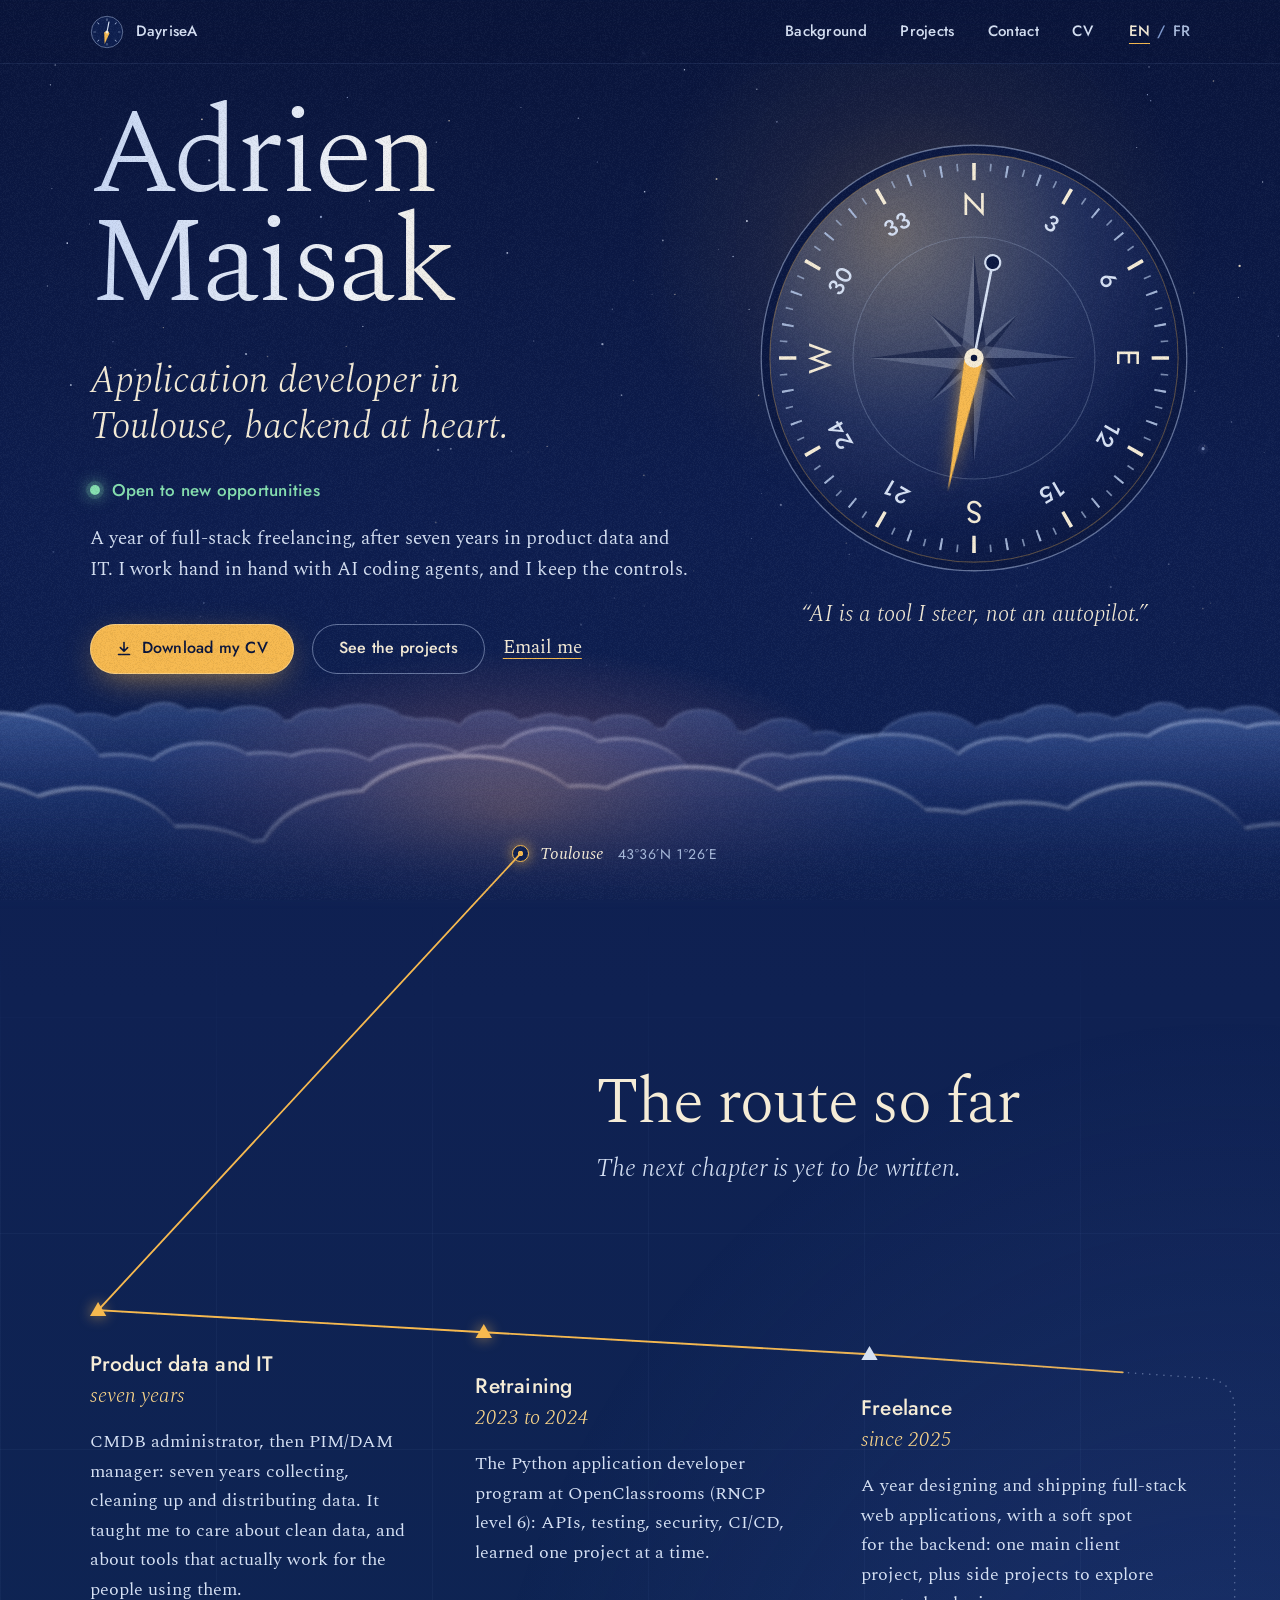
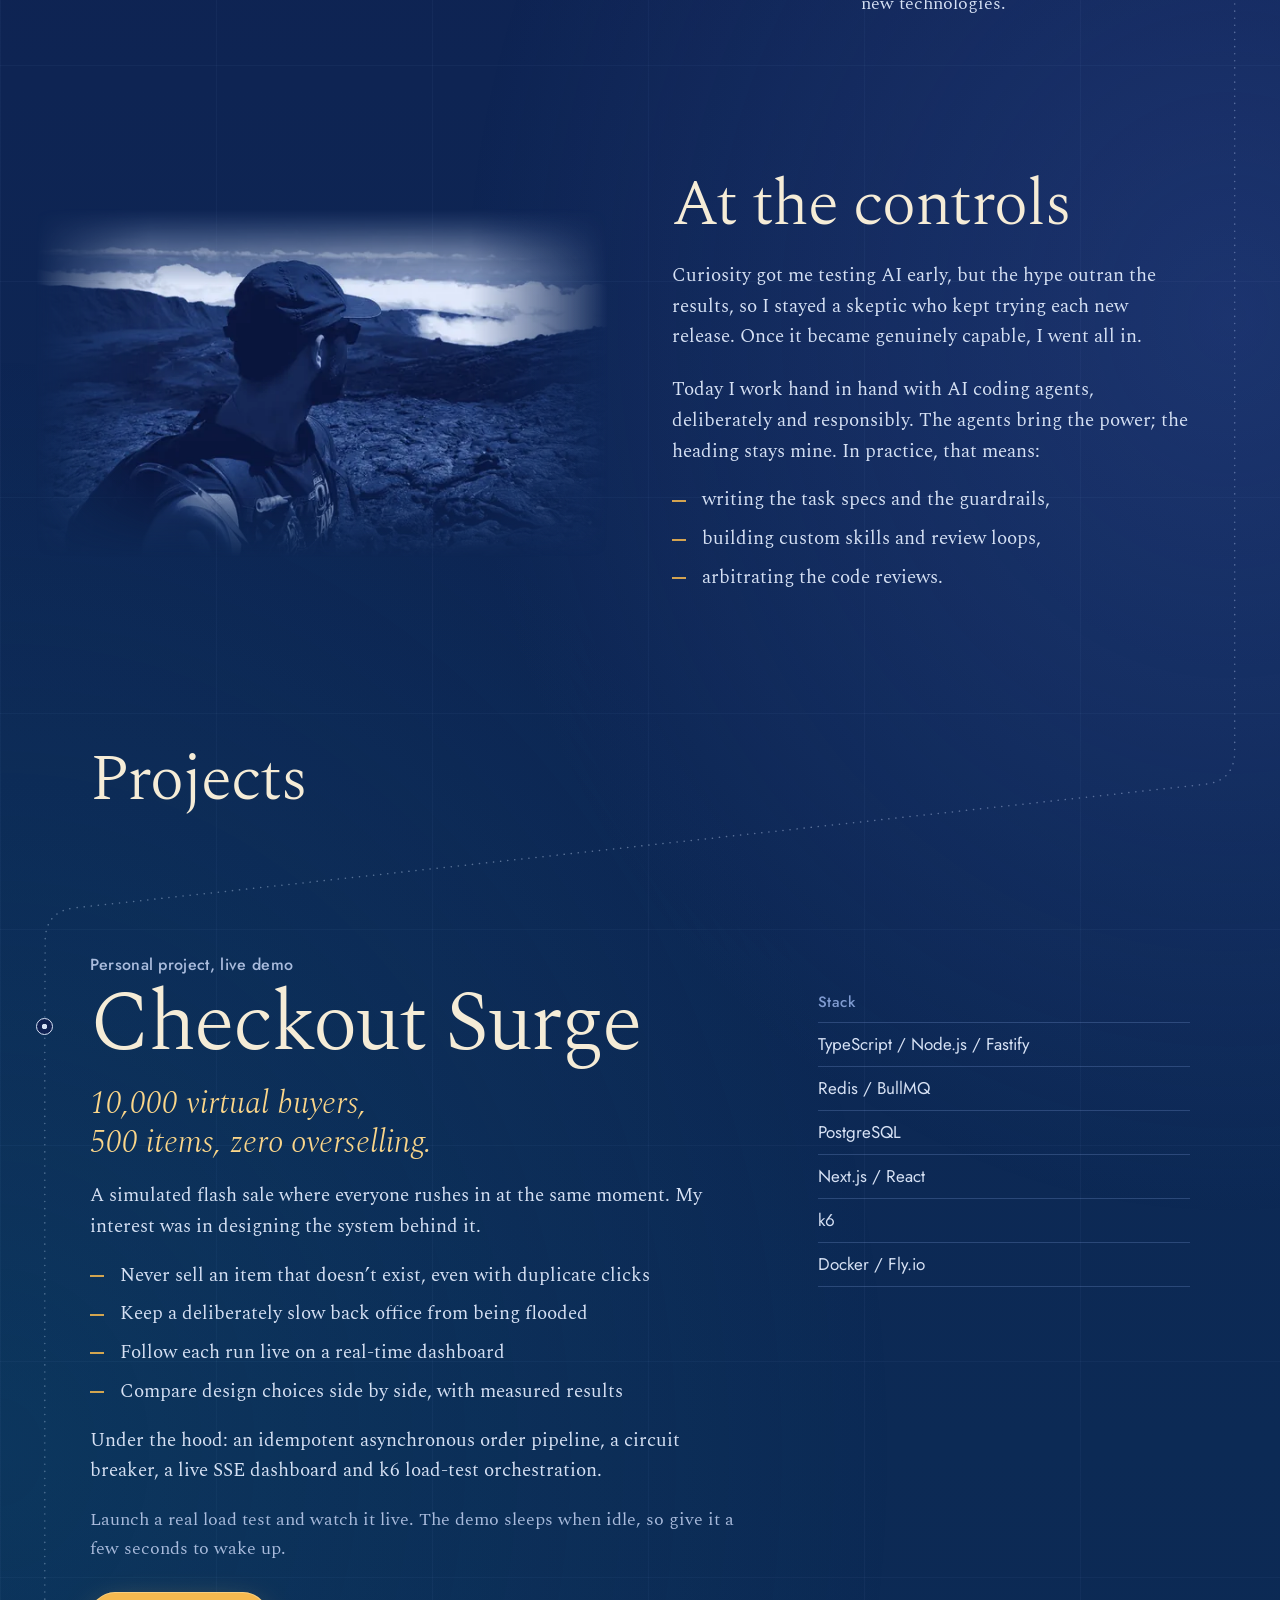
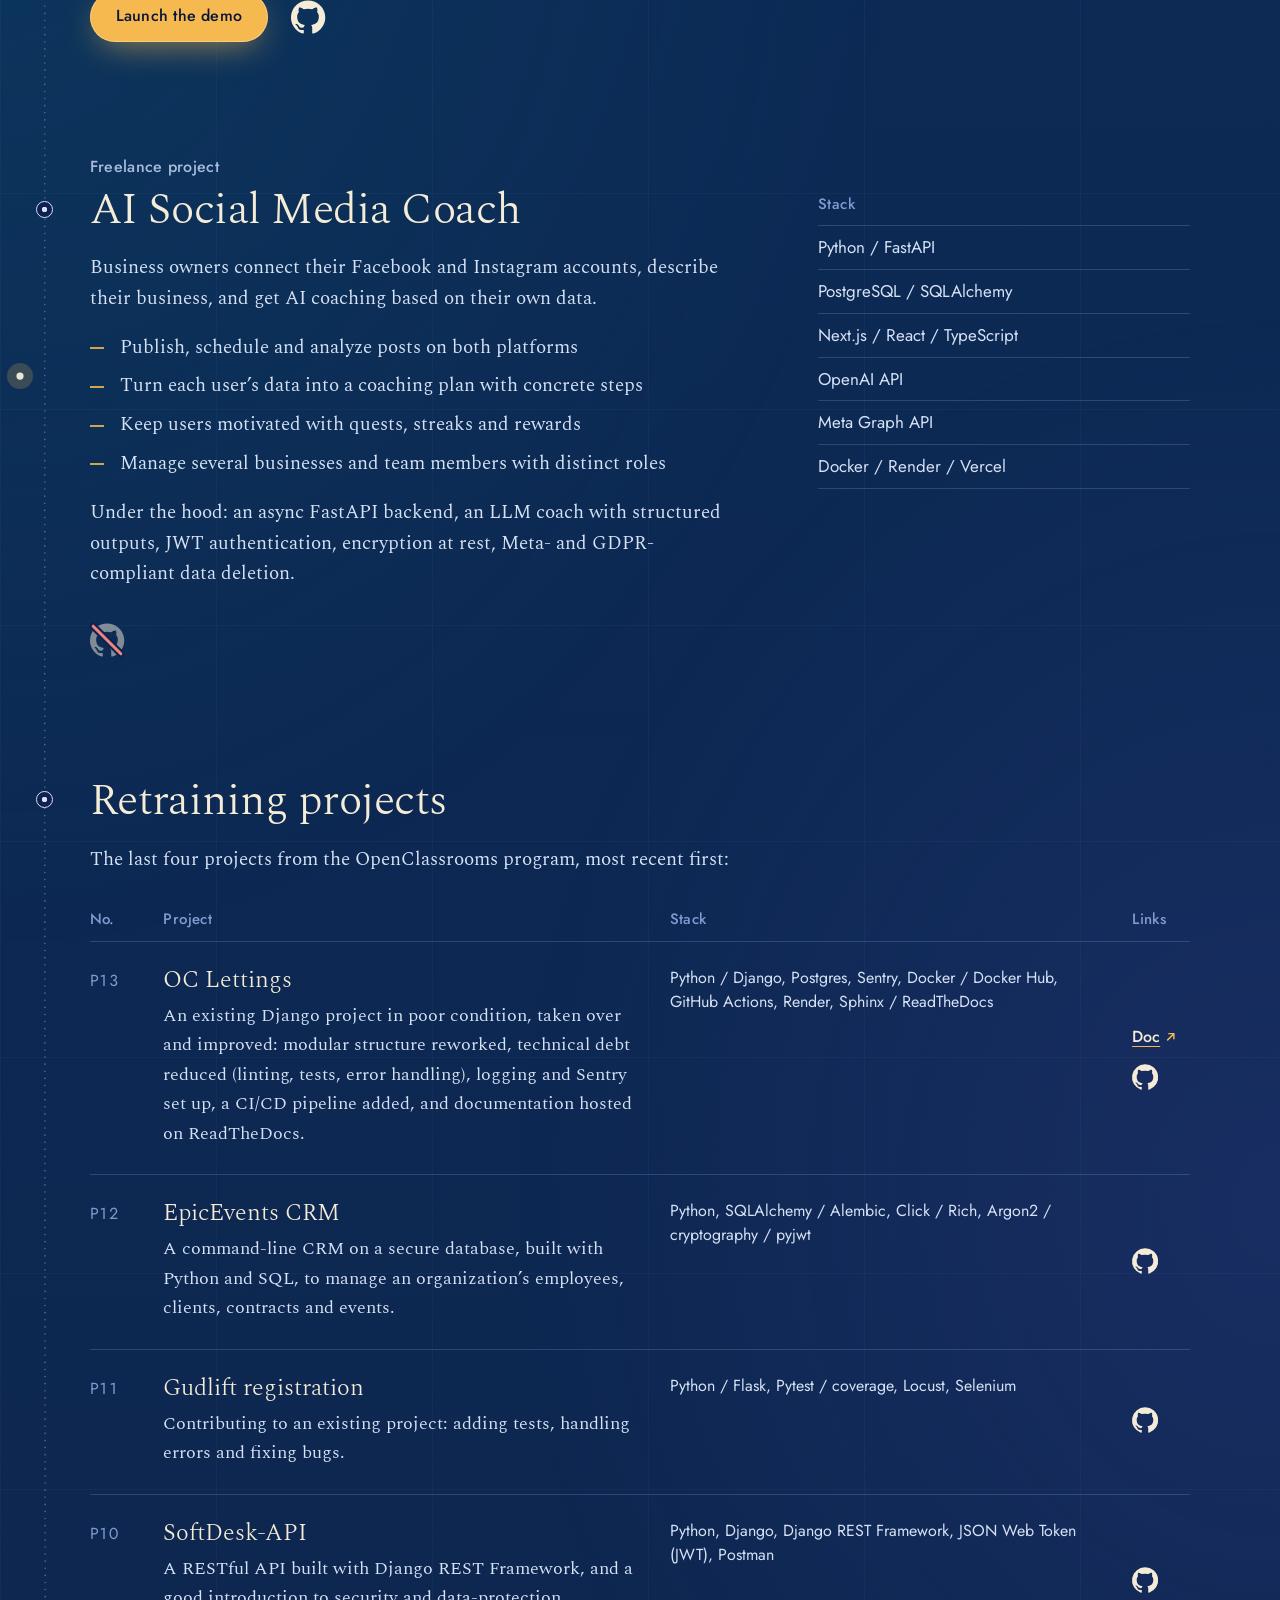
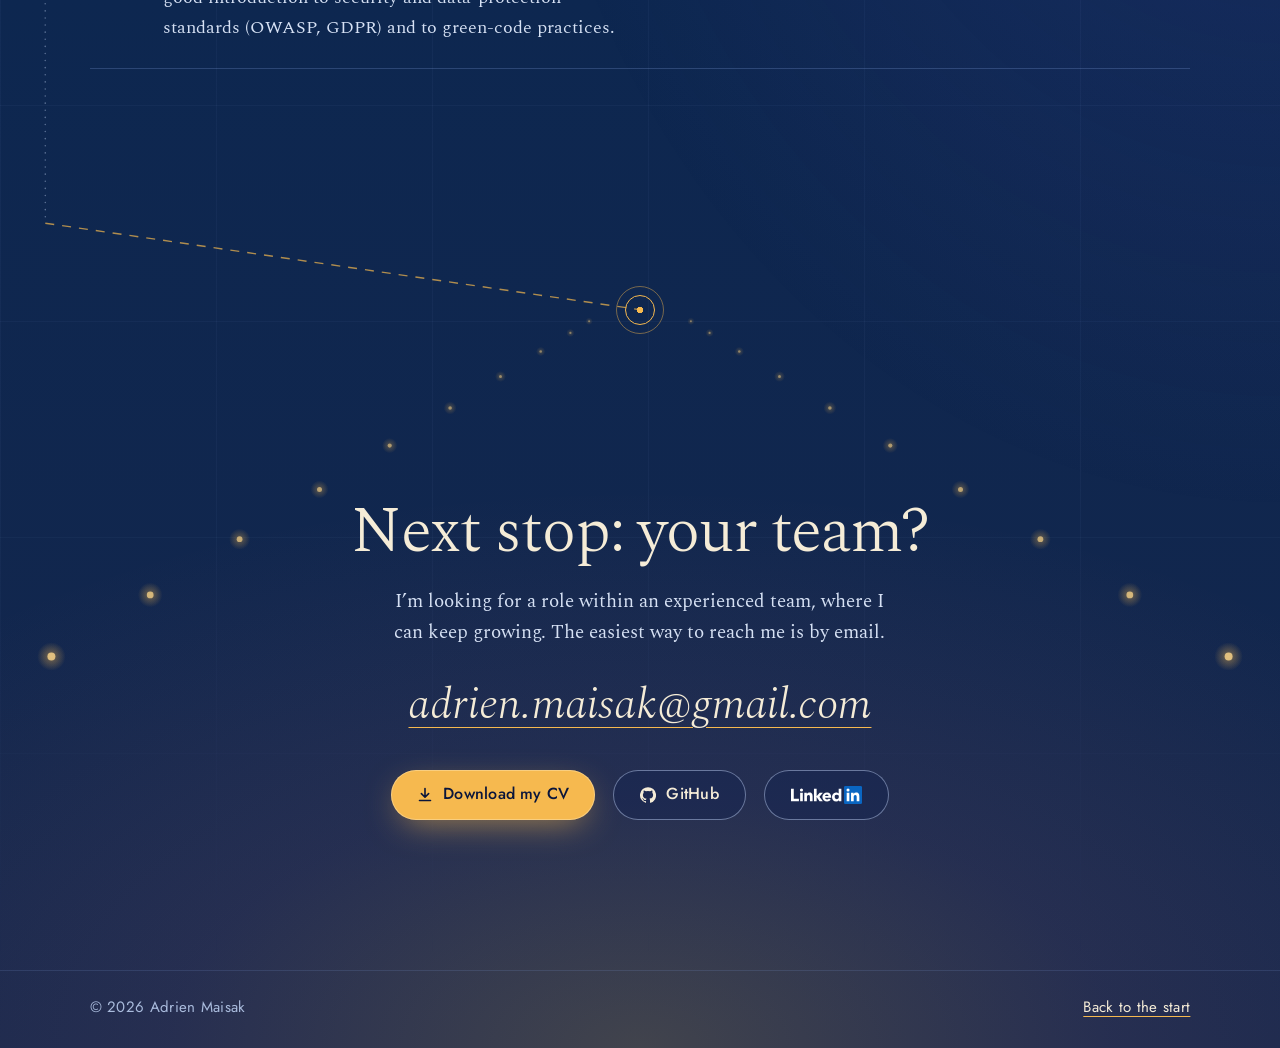
==== commit f81412ff: "feat: add the floating portfolio assistant A launcher fixed at the bottom of the viewport opens the " ====
--- a/index.html
+++ b/index.html
@@ -28,6 +28,8 @@
   <link rel="preload" href="assets/fonts/spectral-300.woff2" as="font" type="font/woff2" crossorigin>
   <link rel="preload" href="assets/fonts/jost.woff2" as="font" type="font/woff2" crossorigin>
   <link rel="stylesheet" href="index.css">
+  <link rel="stylesheet" href="assets/askfolio/assistant.css">
+  <script type="module" src="assets/askfolio/assistant.js"></script>
   <script type="application/ld+json">
     {"@context": "https://schema.org", "@type": "Person", "name": "Adrien Maisak", "alternateName": "DayriseA", "jobTitle": "Application developer", "url": "https://dayrisea.github.io/", "address": {"@type": "PostalAddress", "addressLocality": "Toulouse", "addressCountry": "FR"}, "sameAs": ["https://github.com/DayriseA", "https://www.linkedin.com/in/adrien-maisak/"]}
   </script>
@@ -373,6 +375,67 @@
     </div>
   </footer>
 
+  <!-- The portfolio assistant (assets/askfolio/assistant.js): hidden until the service answers. -->
+  <button class="askfolio-launcher" id="askfolio-launcher" type="button" aria-haspopup="dialog" aria-controls="askfolio" hidden>
+    <svg class="askfolio-dial" viewBox="0 0 40 40" aria-hidden="true" focusable="false">
+      <circle cx="20" cy="20" r="18.5" class="askfolio-dial__rim"/>
+      <circle cx="20" cy="20" r="14.5" pathLength="360" class="askfolio-dial__ticks"/>
+      <path d="M16.11 16.11a5.5 5.5 0 0 0 0 7.78M23.89 16.11a5.5 5.5 0 0 1 0 7.78M13.28 13.28a9.5 9.5 0 0 0 0 13.44M26.72 13.28a9.5 9.5 0 0 1 0 13.44" class="askfolio-dial__waves"/>
+      <circle cx="20" cy="20" r="2.1" class="askfolio-dial__lamp"/>
+    </svg>
+    <span class="askfolio-launcher__label">Ask the assistant</span>
+  </button>
+
+  <dialog class="askfolio" id="askfolio" aria-labelledby="askfolio-title">
+    <header class="askfolio__head">
+      <div class="askfolio__titlebar">
+        <svg class="askfolio-dial" viewBox="0 0 40 40" aria-hidden="true" focusable="false">
+          <circle cx="20" cy="20" r="18.5" class="askfolio-dial__rim"/>
+          <circle cx="20" cy="20" r="14.5" pathLength="360" class="askfolio-dial__ticks"/>
+          <path d="M16.11 16.11a5.5 5.5 0 0 0 0 7.78M23.89 16.11a5.5 5.5 0 0 1 0 7.78M13.28 13.28a9.5 9.5 0 0 0 0 13.44M26.72 13.28a9.5 9.5 0 0 1 0 13.44" class="askfolio-dial__waves"/>
+          <circle cx="20" cy="20" r="2.1" class="askfolio-dial__lamp"/>
+        </svg>
+        <h2 class="askfolio__title" id="askfolio-title" tabindex="-1">Portfolio assistant</h2>
+        <button class="askfolio__close" id="askfolio-close" type="button">
+          <svg viewBox="0 0 16 16" aria-hidden="true" focusable="false"><path d="M3.5 3.5l9 9M12.5 3.5l-9 9"/></svg>
+          <span class="vh">Close</span>
+        </button>
+      </div>
+      <p class="askfolio__disclosure" id="askfolio-disclosure"></p>
+      <p class="askfolio__topic" id="askfolio-topic"></p>
+      <div class="askfolio__scale" aria-hidden="true"><span class="askfolio__needle"></span></div>
+    </header>
+    <div class="askfolio__main">
+      <div class="askfolio__body">
+        <ol class="askfolio__log" id="askfolio-log" role="log" aria-live="off" aria-busy="false" aria-label="Conversation"></ol>
+        <p class="askfolio__empty">Ask about Adrien’s background or any of his projects.</p>
+        <p class="askfolio__status" id="askfolio-status" aria-hidden="true"></p>
+      </div>
+      <div class="vh" id="askfolio-live" aria-live="polite"></div>
+      <p class="askfolio__notice" id="askfolio-notice" hidden>
+        <span class="askfolio__notice-text"></span>
+        <a class="askfolio__contact" href="mailto:adrien.maisak@gmail.com">Email Adrien</a>
+      </p>
+      <form class="askfolio__ask" id="askfolio-ask">
+        <div class="askfolio__turnstile" id="askfolio-turnstile"></div>
+        <p class="askfolio__privacy">Questions are logged anonymously to improve this assistant. Do not share sensitive information.</p>
+        <div class="askfolio__field-head">
+          <label for="askfolio-question">Your question</label>
+          <span class="askfolio__counter" id="askfolio-counter"></span>
+        </div>
+        <textarea class="askfolio__question" id="askfolio-question" rows="2" aria-describedby="askfolio-counter"></textarea>
+        <div class="askfolio__actions">
+          <button class="askfolio__new" id="askfolio-new" type="button" hidden>New conversation</button>
+          <button class="askfolio__send" id="askfolio-send" type="submit">Send</button>
+          <button class="askfolio__stop" id="askfolio-stop" type="button" hidden>
+            <svg viewBox="0 0 16 16" aria-hidden="true" focusable="false"><rect x="4" y="4" width="8" height="8" rx="1.5"/></svg>
+            Stop
+          </button>
+        </div>
+      </form>
+    </div>
+  </dialog>
+
   <script src="index.js" defer></script>
 </body>
 
--- a/assets/askfolio/assistant.css
+++ b/assets/askfolio/assistant.css
@@ -0,0 +1,1026 @@
+/* The portfolio assistant: the cockpit's radio.
+   The launcher is a small lit instrument, a sibling of the compass in the top bar; warm, because
+   the visitor can touch it. The panel is a flight log: the visitor's questions are compact warm
+   transmissions, the answers are logbook entries in moonlight. One bold element: the tuning scale
+   along the bottom of the panel's header, whose needle sweeps while the assistant works and stays
+   where it stopped. Built on the custom properties of index.css. */
+
+.askfolio,
+.askfolio-launcher {
+  --askfolio-edge: clamp(16px, 2vw, 28px);
+  --askfolio-case: #0b1943;
+  --askfolio-well: rgba(5, 12, 38, .45);
+  --askfolio-line: rgba(169, 187, 220, .3);
+  --askfolio-error: #f4a79f;
+}
+
+/* A hidden part stays hidden, whatever display the rules below give it. */
+.askfolio [hidden],
+.askfolio-launcher[hidden] {
+  display: none !important;
+}
+
+/* ---------- The instrument (launcher and panel title) ---------- */
+
+.askfolio-dial {
+  flex: none;
+  width: 40px;
+  height: 40px;
+  overflow: visible;
+}
+
+.askfolio-dial__rim {
+  fill: rgba(15, 33, 82, .95);
+  stroke: rgba(246, 185, 79, .6);
+  stroke-width: 1;
+}
+
+.askfolio-dial__ticks {
+  fill: none;
+  stroke: var(--lamp-soft);
+  stroke-width: 3;
+  stroke-dasharray: 3 42;
+  stroke-dashoffset: 1.5;
+  opacity: .8;
+}
+
+.askfolio-dial__waves {
+  fill: none;
+  stroke: var(--paper);
+  stroke-width: 1.5;
+  stroke-linecap: round;
+}
+
+.askfolio-dial__lamp {
+  fill: var(--lamp);
+  filter: drop-shadow(0 0 3px rgba(246, 185, 79, .9));
+}
+
+/* ---------- Launcher ---------- */
+
+.askfolio-launcher {
+  position: fixed;
+  right: max(var(--askfolio-edge), env(safe-area-inset-right));
+  bottom: max(var(--askfolio-edge), env(safe-area-inset-bottom));
+  z-index: 45; /* above the sticky bar (40), under the film grain (50) and the skip link (60) */
+  display: inline-flex;
+  align-items: center;
+  gap: 12px;
+  min-height: 56px;
+  margin: 0;
+  padding: 7px 24px 7px 7px;
+  font: 500 1rem/1.15 var(--sans);
+  letter-spacing: .015em;
+  color: var(--paper);
+  background: rgba(10, 21, 59, .86);
+  -webkit-backdrop-filter: blur(10px);
+  backdrop-filter: blur(10px);
+  border: 1px solid rgba(246, 185, 79, .55);
+  border-radius: 999px;
+  box-shadow: 0 0 0 1px rgba(10, 21, 59, .5), 0 12px 36px -12px rgba(246, 185, 79, .55), 0 18px 40px -18px rgba(0, 0, 0, .8);
+  cursor: pointer;
+  transform: translateY(calc(var(--askfolio-lift, 0px) * -1));
+  transition: border-color .2s, box-shadow .2s, color .2s;
+  animation: askfolio-arrive .5s ease-out both;
+}
+
+.askfolio-launcher:hover {
+  color: var(--lamp-soft);
+  border-color: var(--lamp);
+  box-shadow: 0 0 0 1px rgba(10, 21, 59, .5), 0 12px 44px -8px rgba(246, 185, 79, .75), 0 18px 40px -18px rgba(0, 0, 0, .8);
+}
+
+.askfolio-launcher:focus-visible {
+  outline-offset: 3px;
+  border-radius: 999px;
+}
+
+/* An answer still arriving while the panel is closed: the lamp transmits. */
+.askfolio-launcher.is-busy .askfolio-dial__lamp {
+  animation: askfolio-blink 1.2s ease-in-out infinite;
+}
+
+@keyframes askfolio-arrive {
+  from {
+    opacity: 0;
+  }
+}
+
+@keyframes askfolio-blink {
+  50% {
+    opacity: .25;
+  }
+}
+
+/* ---------- Panel ---------- */
+
+.askfolio {
+  box-sizing: border-box;
+  margin: 0;
+  padding: 0;
+  overflow: hidden;
+  overflow: clip; /* never scrolled, not even by a focus: the header stays in view */
+  font: 400 1rem/1.5 var(--sans);
+  color: var(--moon);
+  background:
+    radial-gradient(120% 60% at 100% 100%, rgba(246, 185, 79, .09), rgba(246, 185, 79, 0) 70%),
+    linear-gradient(180deg, #0e1f52, var(--askfolio-case) 46%, #0a1640),
+    var(--askfolio-case); /* a solid colour, which forced colours keep when they drop gradients */
+  border: 1px solid var(--askfolio-line);
+}
+
+.askfolio[open] {
+  display: flex;
+  flex-direction: column;
+  animation: askfolio-open .22s ease-out;
+}
+
+/* Wide screens: a floating panel in the launcher's corner; the page stays usable around it. */
+.askfolio:not(:modal) {
+  position: fixed;
+  inset: auto max(var(--askfolio-edge), env(safe-area-inset-right)) max(var(--askfolio-edge), env(safe-area-inset-bottom)) auto;
+  z-index: 45;
+  width: min(432px, 100vw - 2 * var(--askfolio-edge));
+  /* Never higher than the viewport under the 64px top bar. */
+  height: min(740px, 100dvh - 64px - 2 * var(--askfolio-edge));
+  max-width: none;
+  max-height: none;
+  border-radius: 18px;
+  box-shadow: 0 0 0 1px rgba(5, 12, 38, .6), 0 32px 80px -24px rgba(0, 0, 0, .85), 0 0 60px -30px rgba(246, 185, 79, .5);
+  transform-origin: 100% 100%;
+}
+
+/* Narrow screens: a full-screen modal sheet that follows the visual viewport. */
+.askfolio:modal {
+  position: fixed;
+  inset: var(--askfolio-view-top, 0) 0 auto;
+  width: 100%;
+  height: var(--askfolio-view-height, 100dvh);
+  max-width: none;
+  max-height: none;
+  border: 0;
+  border-radius: 0;
+}
+
+.askfolio::backdrop {
+  background: rgba(5, 10, 30, .7);
+}
+
+html:has(.askfolio:modal) {
+  overflow: hidden;
+}
+
+@keyframes askfolio-open {
+  from {
+    opacity: 0;
+    transform: translateY(10px) scale(.985);
+  }
+}
+
+.askfolio :focus-visible {
+  outline-offset: 2px;
+}
+
+/* ---------- Header: title, disclosure, topic, tuning scale ---------- */
+
+.askfolio__head {
+  flex: none;
+  padding: 14px 14px 0 20px;
+}
+
+.askfolio:modal .askfolio__head {
+  padding-top: max(14px, env(safe-area-inset-top));
+  padding-inline: max(20px, env(safe-area-inset-left)) max(14px, env(safe-area-inset-right));
+}
+
+.askfolio__titlebar {
+  display: flex;
+  align-items: center;
+  gap: 12px;
+}
+
+.askfolio__titlebar .askfolio-dial {
+  width: 30px;
+  height: 30px;
+}
+
+.askfolio__title {
+  flex: 1;
+  font: 300 1.5rem/1.15 var(--serif);
+  letter-spacing: -.01em;
+  color: var(--paper);
+}
+
+.askfolio__title:focus {
+  outline: none;
+}
+
+.askfolio__close {
+  display: inline-flex;
+  flex: none;
+  align-items: center;
+  justify-content: center;
+  width: 44px;
+  height: 44px;
+  margin: 0;
+  padding: 0;
+  color: var(--moon);
+  background: none;
+  border: 1px solid transparent;
+  border-radius: 50%;
+  cursor: pointer;
+  transition: color .2s, border-color .2s;
+}
+
+.askfolio__close:hover {
+  color: var(--lamp-soft);
+  border-color: rgba(246, 185, 79, .5);
+}
+
+.askfolio__close svg {
+  width: 16px;
+  height: 16px;
+  fill: none;
+  stroke: currentColor;
+  stroke-width: 1.6;
+  stroke-linecap: round;
+}
+
+/* The AI disclosure: always in view, in the main text colour, the answers' size. */
+.askfolio__disclosure {
+  margin-top: 8px;
+  padding-right: 6px;
+  font: 400 1.0625rem/1.4 var(--sans);
+  color: var(--moon);
+}
+
+.askfolio__topic {
+  margin-top: 2px;
+  padding-right: 6px;
+  font: 400 .9375rem/1.4 var(--sans);
+  letter-spacing: .01em;
+  color: var(--moon-dim);
+}
+
+/* The tuning scale: minor and major ticks rising from a baseline, like the dial's tick ring
+   unrolled, and a lamp needle. */
+.askfolio__scale {
+  position: relative;
+  height: 15px;
+  margin: 12px -14px 0 -20px;
+  background:
+    linear-gradient(90deg, rgba(169, 187, 220, .55) 1px, transparent 1px) 20px 100% / 40px 10px repeat-x,
+    linear-gradient(90deg, rgba(169, 187, 220, .32) 1px, transparent 1px) 20px 100% / 8px 5px repeat-x,
+    linear-gradient(var(--askfolio-line), var(--askfolio-line)) 0 100% / 100% 1px no-repeat;
+}
+
+.askfolio__needle {
+  position: absolute;
+  inset: 0 26px 0 26px;
+  animation: askfolio-tune 7s ease-in-out -2.1s infinite;
+  animation-play-state: paused;
+}
+
+.askfolio__needle::before {
+  content: '';
+  position: absolute;
+  left: 0;
+  bottom: 0;
+  width: 2px;
+  height: 15px;
+  margin-left: -1px;
+  border-radius: 1px;
+  background: var(--lamp);
+  box-shadow: 0 0 6px rgba(246, 185, 79, .7);
+  opacity: .7;
+  transition: opacity .3s, box-shadow .3s;
+}
+
+/* While the assistant works, the needle searches along the band, brighter. */
+.askfolio.is-busy .askfolio__needle {
+  animation-play-state: running;
+}
+
+.askfolio.is-busy .askfolio__needle::before {
+  opacity: 1;
+  box-shadow: 0 0 10px 1px rgba(246, 185, 79, .9);
+}
+
+@keyframes askfolio-tune {
+  0%,
+  100% {
+    transform: translateX(8%);
+  }
+
+  22% {
+    transform: translateX(41%);
+  }
+
+  34% {
+    transform: translateX(36%);
+  }
+
+  58% {
+    transform: translateX(83%);
+  }
+
+  76% {
+    transform: translateX(61%);
+  }
+}
+
+/* ---------- Conversation ---------- */
+
+/* Everything under the header. It fits the panel; when the panel is too short for the log's
+   minimum, the composer and a challenge (a phone in landscape, a virtual keyboard), it scrolls
+   instead of clipping, so that Send stays reachable and the header never moves. */
+.askfolio__main {
+  display: flex;
+  flex: 1 1 0;
+  flex-direction: column;
+  min-height: 0;
+  overflow-y: auto;
+  overscroll-behavior: contain;
+  scrollbar-width: thin;
+  scrollbar-color: rgba(169, 187, 220, .3) transparent;
+  container-type: size; /* the question field's growth follows the room left */
+}
+
+.askfolio__body {
+  position: relative;
+  display: flex;
+  flex: 1 1 0;
+  flex-direction: column;
+  min-height: 7.5rem;
+}
+
+.askfolio__log {
+  display: flex;
+  flex: 1;
+  flex-direction: column;
+  min-height: 0;
+  overflow-y: auto;
+  overscroll-behavior: contain;
+  scroll-behavior: auto;
+  scrollbar-width: thin;
+  scrollbar-color: rgba(169, 187, 220, .3) transparent;
+  padding: 22px 20px 44px;
+}
+
+.askfolio:modal .askfolio__log,
+.askfolio:modal .askfolio__empty {
+  padding-inline: max(20px, env(safe-area-inset-left)) max(20px, env(safe-area-inset-right));
+}
+
+.askfolio__log:empty {
+  display: none;
+}
+
+/* An empty conversation invites a question. */
+.askfolio__empty {
+  display: flex;
+  flex: 1;
+  align-items: flex-end;
+  padding: 24px 20px 22px;
+  font: italic 300 1.375rem/1.3 var(--serif);
+  color: var(--paper);
+  text-wrap: balance;
+}
+
+.askfolio__log:not(:empty) + .askfolio__empty {
+  display: none;
+}
+
+/* The visitor's question: a compact warm transmission on the right. */
+.askfolio__log .is-visitor {
+  align-self: flex-end;
+  max-width: 86%;
+  padding: 9px 15px 10px;
+  font: 400 1rem/1.45 var(--sans);
+  color: var(--paper);
+  white-space: pre-wrap;
+  overflow-wrap: anywhere;
+  border: 1px solid rgba(246, 185, 79, .5);
+  border-radius: 16px 16px 4px 16px;
+  background: rgba(246, 185, 79, .06);
+}
+
+.askfolio__log > * + .is-visitor {
+  margin-top: 30px;
+}
+
+/* The answer: an unboxed logbook entry, marked by a waypoint. */
+.askfolio__log .is-assistant {
+  position: relative;
+  margin-top: 16px;
+  padding-left: 24px;
+  font: 300 1.0625rem/1.6 var(--serif);
+  color: var(--moon);
+  overflow-wrap: break-word;
+}
+
+.askfolio__log .is-assistant::before {
+  content: '';
+  position: absolute;
+  left: 0;
+  top: .5em;
+  width: 11px;
+  height: 11px;
+  box-sizing: border-box;
+  border: 1.5px solid var(--moon);
+  border-radius: 50%;
+  background: radial-gradient(circle, var(--moon) 0 1.6px, transparent 2px);
+}
+
+/* A line of the log itself: a stop, an interruption, an expired conversation. */
+.askfolio__log .is-note {
+  position: relative;
+  margin-top: 14px;
+  padding-left: 24px;
+  font: 400 .9375rem/1.45 var(--sans);
+  color: var(--moon-dim);
+}
+
+.askfolio__log .is-note::before {
+  content: '';
+  position: absolute;
+  left: 1px;
+  top: .72em;
+  width: 9px;
+  height: 1.5px;
+  background: var(--haze);
+}
+
+.askfolio__log > :first-child {
+  margin-top: 0;
+}
+
+/* ---------- The answers' Markdown (renderMarkdown output carries no class) ---------- */
+
+.is-assistant > * + * {
+  margin-top: .75em;
+}
+
+.is-assistant p {
+  margin: 0;
+}
+
+.is-assistant > * + p {
+  margin-top: .75em;
+}
+
+.is-assistant strong {
+  font-weight: 400;
+  color: var(--paper);
+}
+
+.is-assistant em {
+  font-style: italic;
+}
+
+.is-assistant del {
+  color: var(--moon-dim);
+}
+
+.is-assistant a {
+  color: var(--paper);
+  text-decoration: underline;
+  text-decoration-color: var(--lamp);
+  text-decoration-thickness: 1px;
+  text-underline-offset: .2em;
+  overflow-wrap: anywhere;
+}
+
+.is-assistant a:hover {
+  color: var(--lamp-soft);
+  text-decoration-thickness: 2px;
+}
+
+.is-assistant h3,
+.is-assistant h4,
+.is-assistant h5,
+.is-assistant h6 {
+  margin: 1.2em 0 0;
+  font: 500 1rem/1.35 var(--sans);
+  letter-spacing: .01em;
+  color: var(--paper);
+}
+
+.is-assistant h3 {
+  font-size: 1.0625rem;
+}
+
+.is-assistant > :first-child {
+  margin-top: 0;
+}
+
+.is-assistant ul,
+.is-assistant ol {
+  margin: .6em 0 0;
+  padding: 0;
+}
+
+.is-assistant ul {
+  list-style: none;
+}
+
+.is-assistant ul > li {
+  position: relative;
+  padding-left: 22px;
+}
+
+.is-assistant ul > li::before {
+  content: '';
+  position: absolute;
+  left: 2px;
+  top: calc(.8em - 1px);
+  width: 10px;
+  height: 1.5px;
+  background: var(--lamp);
+  opacity: .8;
+}
+
+.is-assistant ol {
+  padding-left: 1.6em;
+  list-style: decimal;
+}
+
+.is-assistant ol > li::marker {
+  font: 400 .9375rem var(--sans);
+  font-variant-numeric: tabular-nums;
+  color: var(--moon-dim);
+}
+
+.is-assistant li + li {
+  margin-top: .35em;
+}
+
+.is-assistant li > ul,
+.is-assistant li > ol {
+  margin-top: .35em;
+}
+
+.is-assistant blockquote {
+  margin: .75em 0 0;
+  padding: 0 0 0 14px;
+  border-left: 2px solid var(--askfolio-line);
+  font-style: italic;
+  color: var(--moon-dim);
+}
+
+.is-assistant code {
+  padding: .08em .35em;
+  font: .84em/1.4 ui-monospace, 'SFMono-Regular', Menlo, Consolas, monospace;
+  color: var(--paper);
+  background: rgba(132, 162, 222, .14);
+  border-radius: 4px;
+  overflow-wrap: anywhere;
+}
+
+.is-assistant pre {
+  margin: .75em 0 0;
+  padding: 12px 14px;
+  overflow-x: auto;
+  background: var(--askfolio-well);
+  border: 1px solid rgba(132, 162, 222, .18);
+  border-radius: 8px;
+}
+
+.is-assistant pre code {
+  padding: 0;
+  background: none;
+  overflow-wrap: normal;
+  white-space: pre;
+}
+
+.is-assistant hr {
+  margin: 1.1em 0 0;
+  border: 0;
+  border-top: 1px solid var(--askfolio-line);
+}
+
+/* A wide table scrolls by itself instead of widening the panel. */
+.is-assistant table {
+  display: block;
+  max-width: 100%;
+  margin-top: .75em;
+  overflow-x: auto;
+  border-collapse: collapse;
+  font: 400 .875rem/1.4 var(--sans);
+}
+
+.is-assistant th,
+.is-assistant td {
+  padding: 7px 14px 7px 0;
+  text-align: left;
+  vertical-align: top;
+  border-bottom: 1px solid rgba(132, 162, 222, .2);
+}
+
+.is-assistant th {
+  font-weight: 500;
+  color: var(--haze);
+}
+
+/* The files an answer was built from */
+
+.askfolio__sources {
+  margin-top: .5em;
+  font: 400 .875rem/1.4 var(--sans);
+  color: var(--moon-dim);
+}
+
+.askfolio__sources summary {
+  display: inline-flex;
+  align-items: center;
+  gap: 8px;
+  min-height: 44px;
+  letter-spacing: .02em;
+  cursor: pointer;
+  list-style: none;
+}
+
+.askfolio__sources summary::-webkit-details-marker {
+  display: none;
+}
+
+.askfolio__sources summary::before {
+  content: '';
+  width: 6px;
+  height: 6px;
+  margin-top: -2px;
+  border-right: 1.5px solid var(--lamp);
+  border-bottom: 1.5px solid var(--lamp);
+  transform: rotate(-45deg);
+  transition: transform .2s;
+}
+
+.askfolio__sources[open] summary::before {
+  margin-top: -5px;
+  transform: rotate(45deg);
+}
+
+.askfolio__sources summary:hover {
+  color: var(--lamp-soft);
+}
+
+.is-assistant .askfolio__sources ul {
+  margin: 0 0 4px;
+  padding: 0;
+  list-style: none;
+}
+
+.is-assistant .askfolio__sources li {
+  padding: 3px 0 3px 14px;
+  border-left: 1px solid var(--askfolio-line);
+  overflow-wrap: anywhere;
+}
+
+.is-assistant .askfolio__sources li + li {
+  margin-top: 0;
+}
+
+.is-assistant .askfolio__sources li::before {
+  content: none;
+}
+
+/* The status line: a radio beacon at the foot of the log while the assistant works. */
+.askfolio__status {
+  position: absolute;
+  left: 0;
+  right: 0;
+  bottom: 0;
+  padding: 18px 20px 10px 21px;
+  font: 400 .9375rem/1.35 var(--sans);
+  letter-spacing: .01em;
+  color: var(--beacon);
+  white-space: nowrap;
+  text-overflow: ellipsis;
+  overflow: hidden;
+  pointer-events: none;
+  background: linear-gradient(rgba(11, 25, 67, 0), var(--askfolio-case) 45%);
+}
+
+.askfolio__status:empty {
+  display: none;
+}
+
+.askfolio__status::before {
+  content: '';
+  display: inline-block;
+  margin: 0 12px 2px 0;
+  vertical-align: middle;
+  width: 8px;
+  height: 8px;
+  border-radius: 50%;
+  background: var(--beacon);
+  box-shadow: 0 0 0 3px rgba(134, 224, 176, .16), 0 0 12px 1px rgba(134, 224, 176, .7);
+  animation: askfolio-blink 1.6s ease-in-out infinite;
+}
+
+/* ---------- Notice: why nothing can be sent ---------- */
+
+.askfolio__notice {
+  flex: none;
+  margin: 0 20px 4px;
+  padding: 12px 14px;
+  font: 400 1rem/1.45 var(--sans);
+  color: var(--paper);
+  background: rgba(132, 162, 222, .08);
+  border: 1px solid var(--askfolio-line);
+  border-radius: 10px;
+}
+
+.askfolio__contact {
+  display: inline-flex;
+  align-items: center;
+  min-height: 44px;
+  vertical-align: middle;
+  color: var(--paper);
+  text-decoration: underline;
+  text-decoration-color: var(--lamp);
+  text-decoration-thickness: 1px;
+  text-underline-offset: .24em;
+  white-space: nowrap;
+}
+
+.askfolio__contact:hover {
+  color: var(--lamp-soft);
+  text-decoration-thickness: 2px;
+}
+
+/* ---------- The question ---------- */
+
+.askfolio__ask {
+  flex: none;
+  padding: 12px 20px 16px;
+  border-top: 1px solid rgba(132, 162, 222, .16);
+}
+
+.askfolio:modal .askfolio__ask {
+  padding-inline: max(20px, env(safe-area-inset-left)) max(20px, env(safe-area-inset-right));
+  padding-bottom: max(16px, env(safe-area-inset-bottom));
+}
+
+/* Empty except while a challenge is shown; Cloudflare's widget is about 65px high. */
+.askfolio__turnstile {
+  margin-bottom: 12px;
+  color-scheme: dark;
+}
+
+.askfolio__turnstile:empty {
+  display: none;
+}
+
+.askfolio__privacy {
+  font: 400 .875rem/1.4 var(--sans);
+  color: var(--moon-dim);
+}
+
+.askfolio__field-head {
+  display: flex;
+  flex-wrap: wrap;
+  align-items: baseline;
+  justify-content: space-between;
+  gap: 2px 16px;
+  margin-top: 10px;
+}
+
+.askfolio__field-head label {
+  font: 500 .9375rem/1.4 var(--sans);
+  letter-spacing: .015em;
+  color: var(--paper);
+}
+
+.askfolio__counter {
+  margin-left: auto;
+  font: 400 .875rem/1.4 var(--sans);
+  font-variant-numeric: tabular-nums;
+  color: var(--moon-dim);
+}
+
+.askfolio__counter.is-over {
+  color: var(--askfolio-error);
+}
+
+.askfolio__question {
+  display: block;
+  width: 100%;
+  min-height: calc(2lh + 22px);
+  max-height: calc(7lh + 22px);
+  max-height: min(calc(7lh + 22px), 38cqh);
+  margin-top: 6px;
+  padding: 10px 14px;
+  field-sizing: content;
+  resize: none;
+  font: 400 1rem/1.45 var(--sans); /* 16px: no zoom on focus in iOS */
+  color: var(--paper);
+  caret-color: var(--lamp);
+  background: var(--askfolio-well);
+  border: 1px solid rgba(169, 187, 220, .42);
+  border-radius: 12px;
+  transition: border-color .2s, box-shadow .2s;
+}
+
+.askfolio__question:hover {
+  border-color: rgba(169, 187, 220, .65);
+}
+
+.askfolio__question:focus {
+  outline: none;
+  border-color: var(--lamp);
+  box-shadow: 0 0 0 1px var(--lamp), 0 0 22px -8px rgba(246, 185, 79, .6);
+}
+
+.askfolio__actions {
+  display: flex;
+  align-items: center;
+  gap: 12px;
+  margin-top: 10px;
+}
+
+.askfolio__new {
+  min-height: 44px;
+  margin: 0 auto 0 -2px;
+  padding: 0 2px;
+  font: 400 .9375rem/1.2 var(--sans);
+  letter-spacing: .01em;
+  color: var(--paper);
+  text-decoration: underline;
+  text-decoration-color: var(--lamp);
+  text-decoration-thickness: 1px;
+  text-underline-offset: .28em;
+  background: none;
+  border: 0;
+  cursor: pointer;
+}
+
+.askfolio__new:hover:not(:disabled) {
+  color: var(--lamp-soft);
+  text-decoration-thickness: 2px;
+}
+
+.askfolio__send,
+.askfolio__stop {
+  display: inline-flex;
+  align-items: center;
+  justify-content: center;
+  gap: 8px;
+  min-width: 96px;
+  min-height: 44px;
+  margin-left: auto;
+  padding: 0 22px;
+  font: 500 1rem/1.15 var(--sans);
+  letter-spacing: .015em;
+  border-radius: 999px;
+  cursor: pointer;
+  transition: background-color .2s, border-color .2s, box-shadow .2s, color .2s;
+}
+
+.askfolio__send {
+  color: var(--zenith);
+  background: var(--lamp);
+  border: 1px solid var(--lamp);
+  box-shadow: 0 0 0 1px rgba(255, 244, 214, .35) inset, 0 8px 26px -10px rgba(246, 185, 79, .7);
+}
+
+.askfolio__send:hover:not(:disabled) {
+  background: var(--lamp-soft);
+  border-color: var(--lamp-soft);
+}
+
+.askfolio__stop {
+  color: var(--paper);
+  background: rgba(15, 33, 82, .5);
+  border: 1px solid rgba(246, 185, 79, .7);
+}
+
+.askfolio__stop:hover {
+  color: var(--lamp-soft);
+  border-color: var(--lamp);
+}
+
+.askfolio__stop svg {
+  width: 14px;
+  height: 14px;
+  fill: currentColor;
+}
+
+.askfolio button:disabled {
+  cursor: not-allowed;
+  opacity: .45;
+  box-shadow: none;
+}
+
+/* ---------- Short viewports: a tighter header, the disclosure unchanged ---------- */
+
+@media (max-height: 500px) {
+  .askfolio:modal .askfolio__head {
+    padding-top: max(6px, env(safe-area-inset-top));
+  }
+
+  .askfolio__title {
+    font-size: 1.25rem;
+  }
+
+  .askfolio__titlebar .askfolio-dial {
+    width: 26px;
+    height: 26px;
+  }
+
+  .askfolio__disclosure {
+    margin-top: 2px;
+  }
+
+  .askfolio__scale {
+    margin-top: 8px;
+  }
+
+  .askfolio__body {
+    min-height: 6rem;
+  }
+
+  .askfolio__log {
+    padding-top: 14px;
+  }
+
+  .askfolio__empty {
+    padding-block: 14px;
+    font-size: 1.1875rem;
+  }
+}
+
+/* ---------- Narrow screens: the launcher keeps its instrument, its label is read only ---------- */
+
+@media (max-width: 559px) {
+  .askfolio-launcher {
+    padding: 7px;
+  }
+
+  .askfolio-launcher__label {
+    position: absolute;
+    width: 1px;
+    height: 1px;
+    overflow: hidden;
+    clip-path: inset(50%);
+    white-space: nowrap;
+  }
+}
+
+/* ---------- Motion, forced colours, print ---------- */
+
+@media (prefers-reduced-motion: reduce) {
+  .askfolio-launcher,
+  .askfolio,
+  .askfolio *,
+  .askfolio *::before {
+    animation: none !important;
+    transition: none !important;
+  }
+}
+
+@media (forced-colors: active) {
+  .askfolio-dial__rim,
+  .askfolio-dial__ticks,
+  .askfolio-dial__waves {
+    stroke: ButtonText;
+  }
+
+  .askfolio-dial__rim {
+    fill: ButtonFace;
+  }
+
+  .askfolio-dial__lamp {
+    fill: ButtonText;
+    filter: none;
+  }
+
+  .askfolio__scale {
+    display: none;
+  }
+
+  .askfolio__log .is-assistant::before,
+  .askfolio__log .is-note::before,
+  .askfolio__status::before,
+  .is-assistant ul > li::before {
+    forced-color-adjust: none;
+    background: CanvasText;
+    border-color: CanvasText;
+    box-shadow: none;
+  }
+
+  .askfolio__log .is-assistant::before {
+    background: Canvas;
+  }
+
+  .askfolio__question:focus {
+    outline: 2px solid Highlight;
+  }
+}
+
+@media print {
+  .askfolio-launcher,
+  .askfolio {
+    display: none !important;
+  }
+}
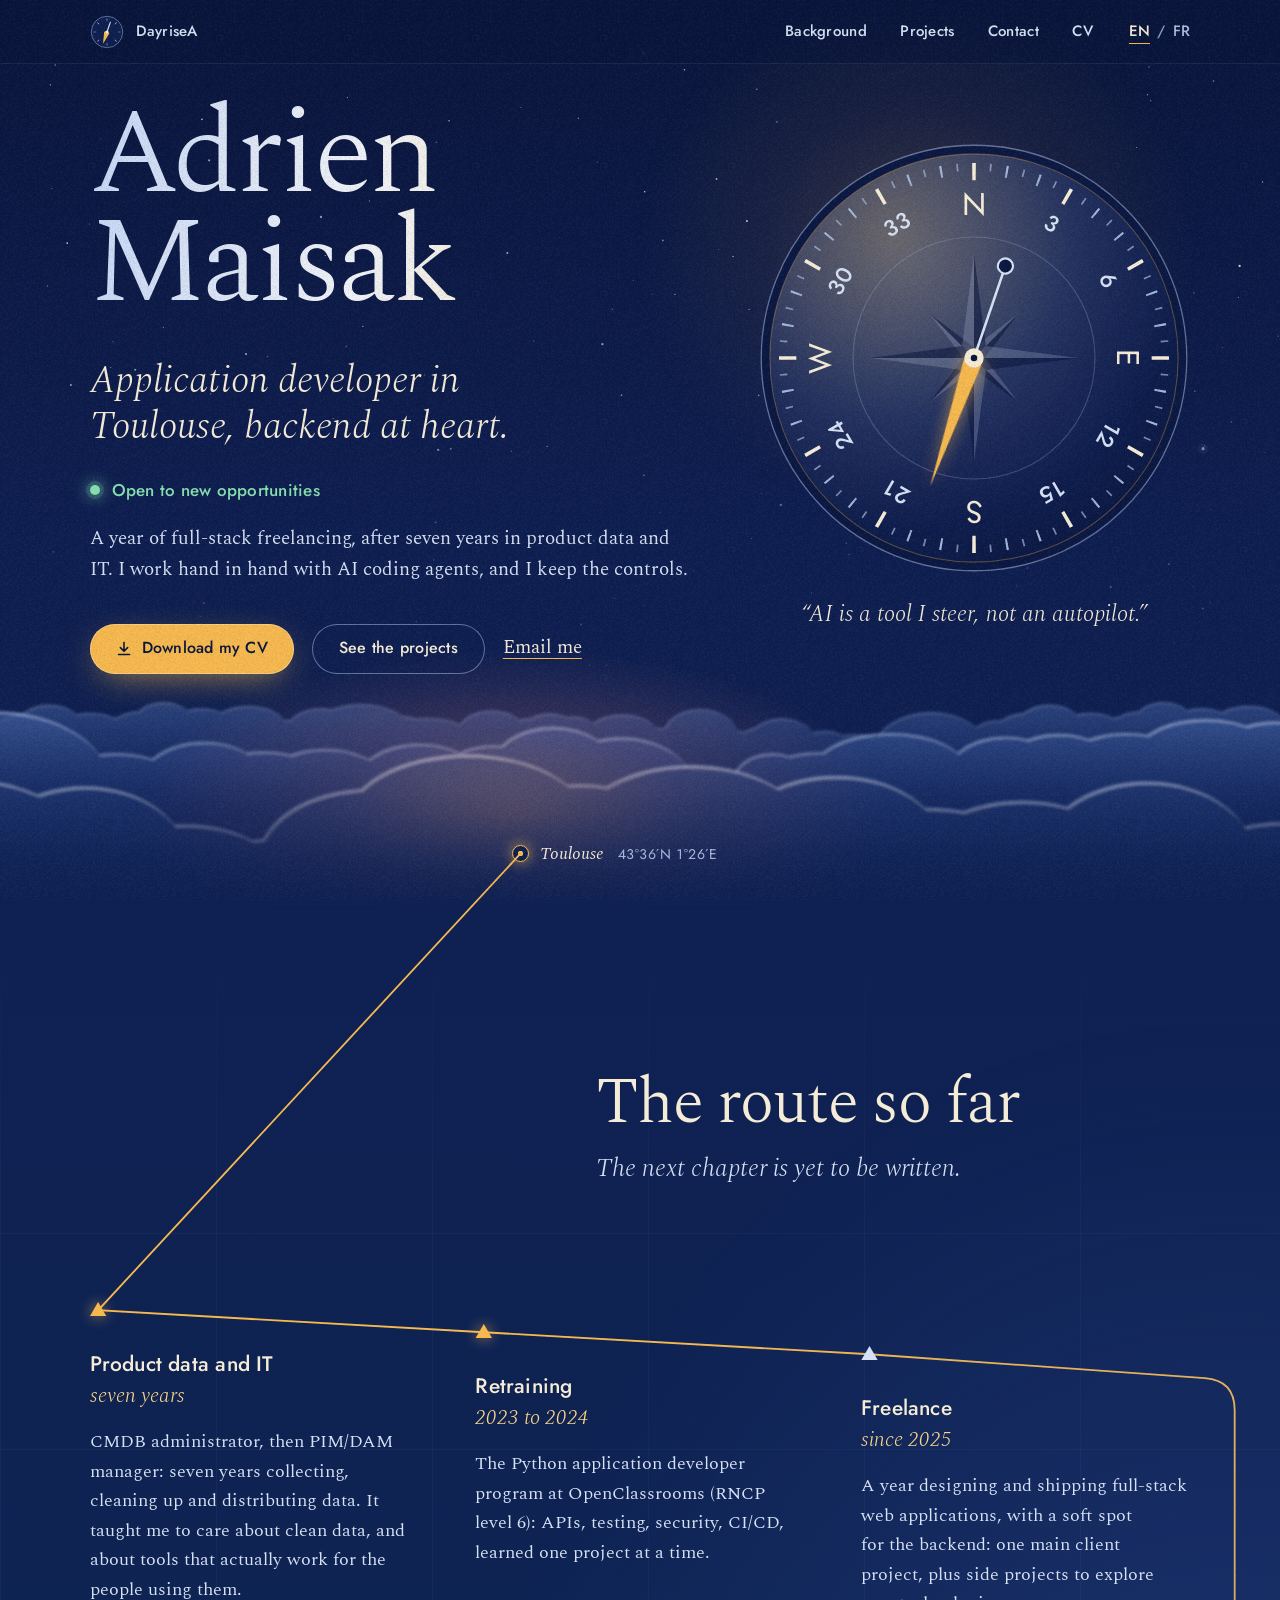
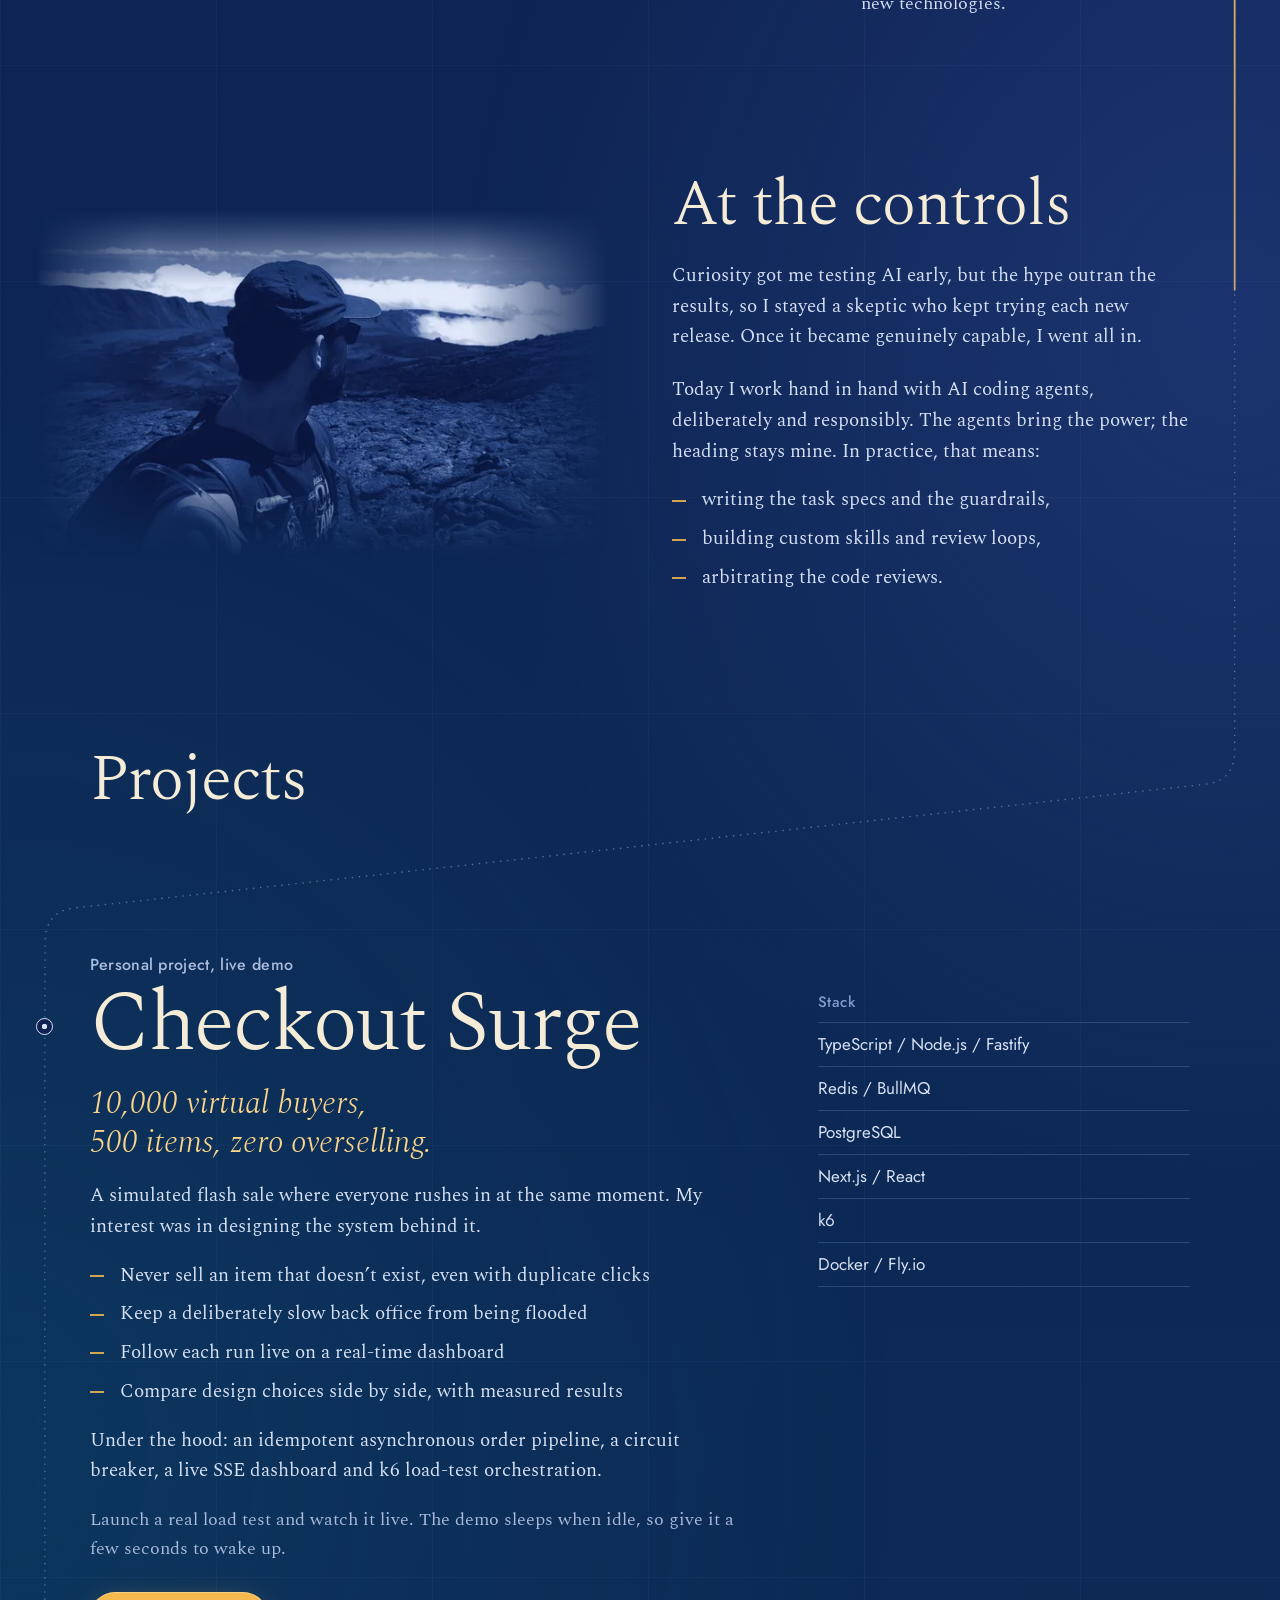
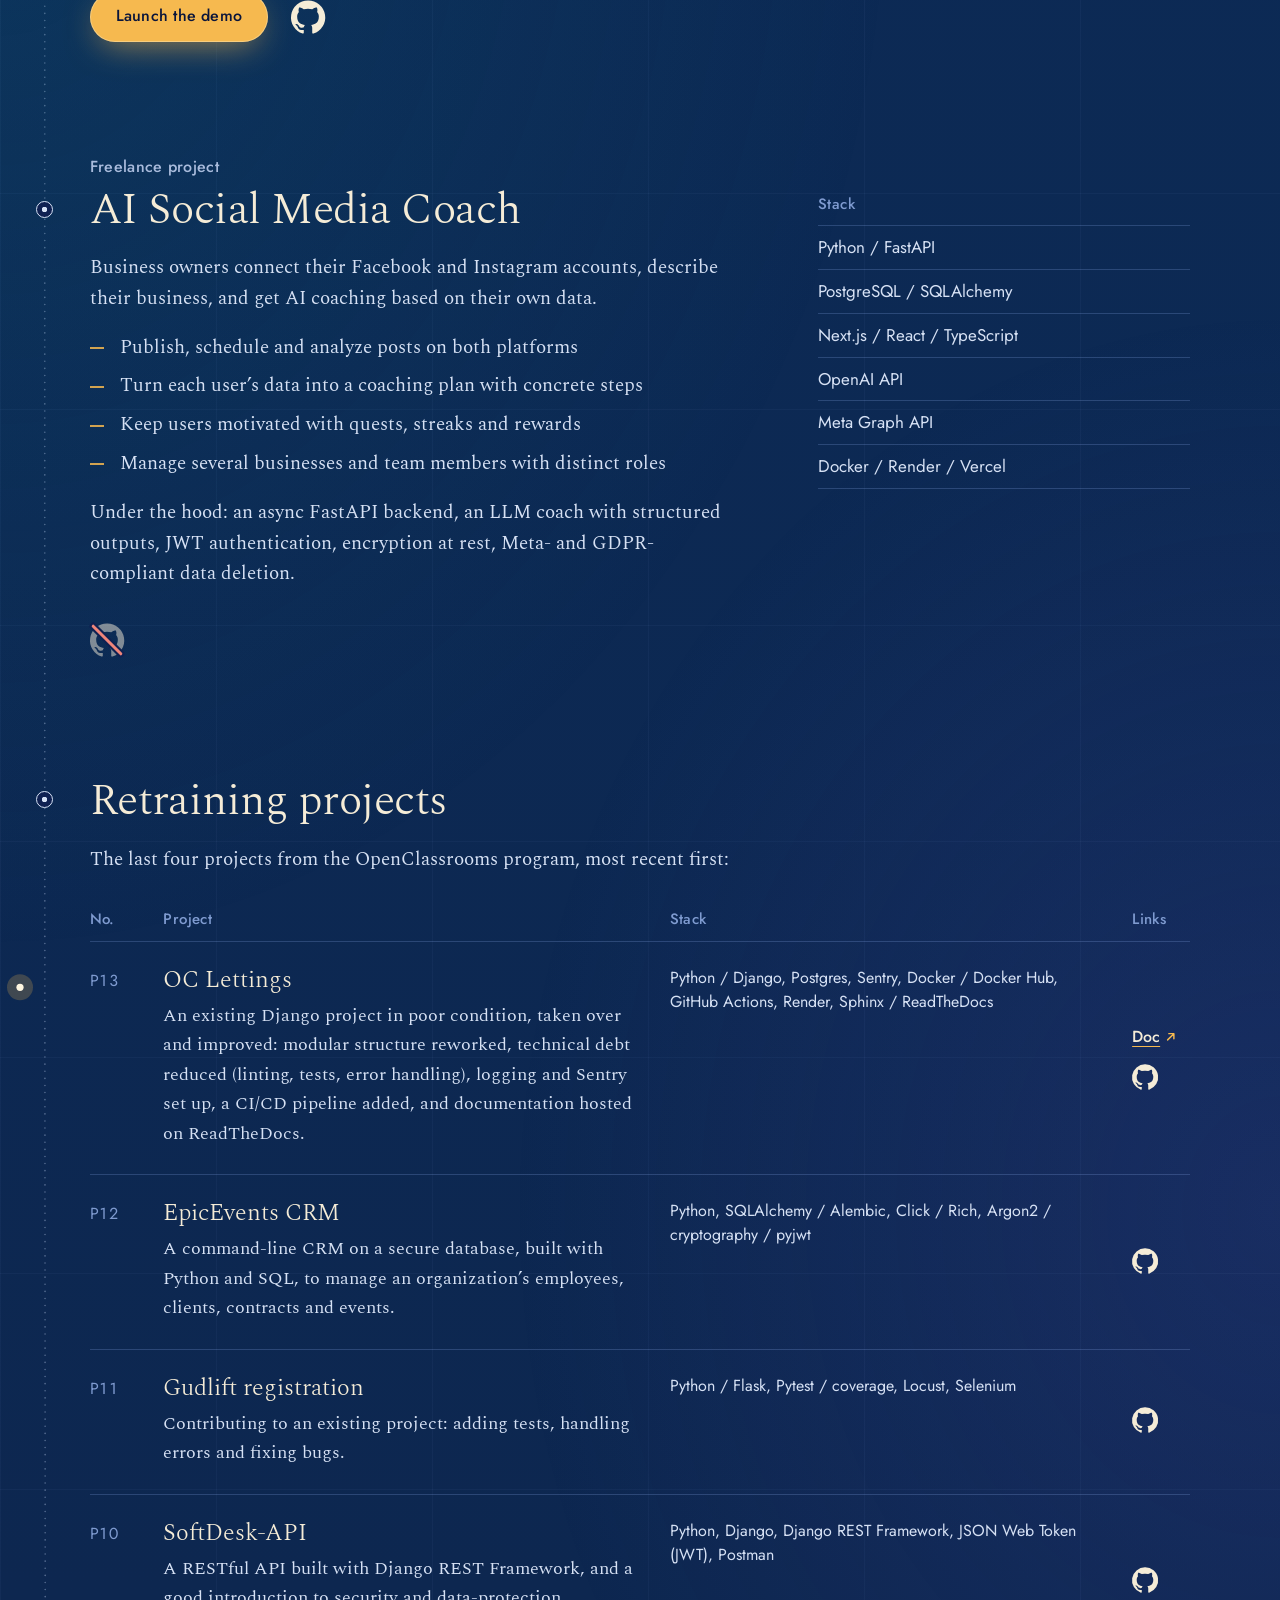
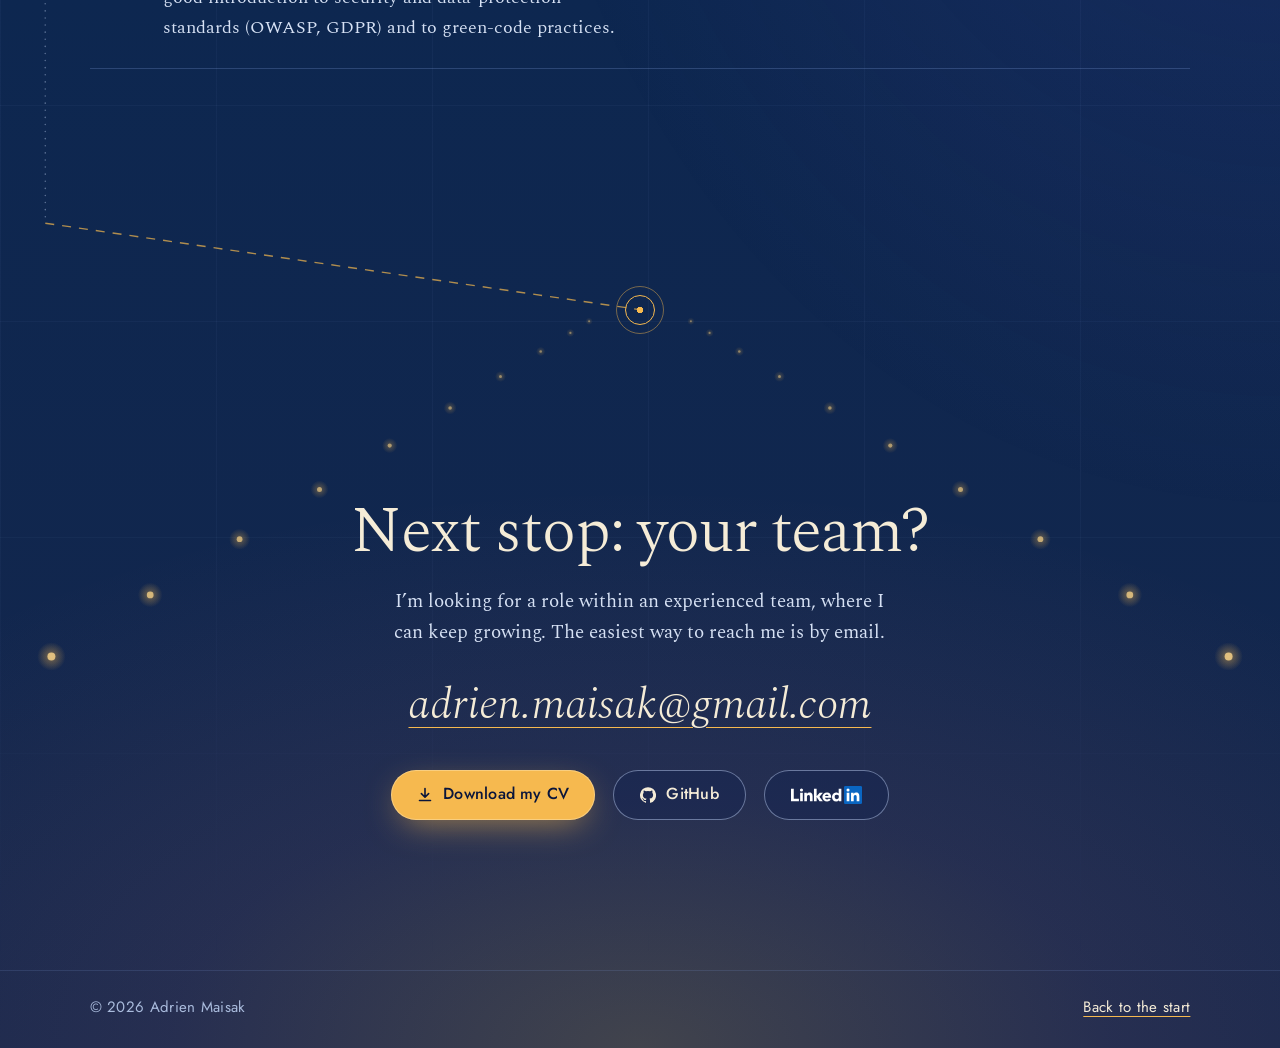
==== commit 197223c5: "feat: let visitors pick what the assistant talks about Add topic buttons on the page (one per projec" ====
--- a/index.html
+++ b/index.html
@@ -175,6 +175,7 @@
         <header class="leg__head leg__head--offset">
           <h2>The route so far</h2>
           <p>The next chapter is yet to be&nbsp;written.</p>
+          <button class="askfolio-topic askfolio-topic--profile" type="button" data-askfolio-scope="profile" data-askfolio-draft="What did Adrien’s years in product data bring to his work as a developer?" hidden><svg class="askfolio-dial" viewBox="0 0 40 40" aria-hidden="true" focusable="false"><circle cx="20" cy="20" r="18.5" class="askfolio-dial__rim"/><circle cx="20" cy="20" r="14.5" pathLength="360" class="askfolio-dial__ticks"/><path d="M16.11 16.11a5.5 5.5 0 0 0 0 7.78M23.89 16.11a5.5 5.5 0 0 1 0 7.78M13.28 13.28a9.5 9.5 0 0 0 0 13.44M26.72 13.28a9.5 9.5 0 0 1 0 13.44" class="askfolio-dial__waves"/><circle cx="20" cy="20" r="2.1" class="askfolio-dial__lamp"/></svg><span class="askfolio-topic__text">Ask the assistant about my background</span></button>
         </header>
         <ol class="stops">
           <li class="stop">
@@ -243,6 +244,7 @@
             <div class="actions">
               <a class="btn btn--lamp" href="https://checkout-surge-gate.fly.dev/" target="_blank" rel="noopener">Launch the demo</a>
               <a class="gh" href="https://github.com/DayriseA/checkout-surge" target="_blank" rel="noopener" aria-label="Checkout Surge source code on GitHub"><svg viewBox="0 0 16 16" aria-hidden="true" focusable="false"><path d="M8 .2a8 8 0 0 0-2.53 15.59c.4.07.55-.17.55-.38v-1.33c-2.23.48-2.7-1.07-2.7-1.07-.36-.93-.89-1.17-.89-1.17-.73-.5.05-.49.05-.49.8.06 1.23.83 1.23.83.72 1.22 1.88.87 2.33.66.07-.52.28-.87.5-1.07-1.77-.2-3.64-.89-3.64-3.95 0-.87.31-1.59.82-2.15-.08-.2-.36-1.02.08-2.12 0 0 .67-.21 2.2.82a7.6 7.6 0 0 1 4 0c1.53-1.04 2.2-.82 2.2-.82.44 1.1.16 1.92.08 2.12.51.56.82 1.28.82 2.15 0 3.07-1.87 3.75-3.65 3.95.29.25.54.73.54 1.48v2.19c0 .21.15.46.55.38A8 8 0 0 0 8 .2z"/></svg><span class="tip" aria-hidden="true">View the source code</span></a>
+              <button class="askfolio-topic" type="button" data-askfolio-scope="project:checkout-surge" data-askfolio-draft="What were the main design choices in Checkout Surge, and why?" hidden><svg class="askfolio-dial" viewBox="0 0 40 40" aria-hidden="true" focusable="false"><circle cx="20" cy="20" r="18.5" class="askfolio-dial__rim"/><circle cx="20" cy="20" r="14.5" pathLength="360" class="askfolio-dial__ticks"/><path d="M16.11 16.11a5.5 5.5 0 0 0 0 7.78M23.89 16.11a5.5 5.5 0 0 1 0 7.78M13.28 13.28a9.5 9.5 0 0 0 0 13.44M26.72 13.28a9.5 9.5 0 0 1 0 13.44" class="askfolio-dial__waves"/><circle cx="20" cy="20" r="2.1" class="askfolio-dial__lamp"/></svg><span class="askfolio-topic__text">Ask the assistant<span class="vh"> about Checkout Surge</span></span></button>
             </div>
           </div>
           <aside class="stack">
@@ -273,6 +275,7 @@
             <p>Under the hood: an async FastAPI backend, an LLM coach with structured outputs, JWT authentication, encryption at rest, Meta- and GDPR-compliant data&nbsp;deletion.</p>
             <div class="actions">
               <span class="gh gh--private" tabindex="0" role="img" aria-label="Source code not public" aria-describedby="private-note"><svg viewBox="0 0 16 16" aria-hidden="true" focusable="false"><path class="gh__mark" d="M8 .2a8 8 0 0 0-2.53 15.59c.4.07.55-.17.55-.38v-1.33c-2.23.48-2.7-1.07-2.7-1.07-.36-.93-.89-1.17-.89-1.17-.73-.5.05-.49.05-.49.8.06 1.23.83 1.23.83.72 1.22 1.88.87 2.33.66.07-.52.28-.87.5-1.07-1.77-.2-3.64-.89-3.64-3.95 0-.87.31-1.59.82-2.15-.08-.2-.36-1.02.08-2.12 0 0 .67-.21 2.2.82a7.6 7.6 0 0 1 4 0c1.53-1.04 2.2-.82 2.2-.82.44 1.1.16 1.92.08 2.12.51.56.82 1.28.82 2.15 0 3.07-1.87 3.75-3.65 3.95.29.25.54.73.54 1.48v2.19c0 .21.15.46.55.38A8 8 0 0 0 8 .2z"/><path class="gh__bar gh__bar--under" d="M1.5 1.5l13 13"/><path class="gh__bar" d="M1.5 1.5l13 13"/></svg><span class="tip" role="tooltip" id="private-note">Freelance project: the client owns the&nbsp;code.</span></span>
+              <button class="askfolio-topic" type="button" data-askfolio-scope="project:social-media-coach" data-askfolio-draft="What was Adrien’s role on the AI Social Media Coach?" hidden><svg class="askfolio-dial" viewBox="0 0 40 40" aria-hidden="true" focusable="false"><circle cx="20" cy="20" r="18.5" class="askfolio-dial__rim"/><circle cx="20" cy="20" r="14.5" pathLength="360" class="askfolio-dial__ticks"/><path d="M16.11 16.11a5.5 5.5 0 0 0 0 7.78M23.89 16.11a5.5 5.5 0 0 1 0 7.78M13.28 13.28a9.5 9.5 0 0 0 0 13.44M26.72 13.28a9.5 9.5 0 0 1 0 13.44" class="askfolio-dial__waves"/><circle cx="20" cy="20" r="2.1" class="askfolio-dial__lamp"/></svg><span class="askfolio-topic__text">Ask the assistant<span class="vh"> about AI Social Media Coach</span></span></button>
             </div>
           </div>
           <aside class="stack">
@@ -311,6 +314,7 @@
                 <td class="log__links" role="cell">
                   <a class="link link--out" href="https://amk-oc-lettings.readthedocs.io/en/latest/" target="_blank" rel="noopener" aria-label="Documentation for OC Lettings">Doc<svg viewBox="0 0 12 12" aria-hidden="true" focusable="false"><path d="M2.75 9.25l6.5-6.5M4 2.75h5.25V8"/></svg></a>
                   <a class="gh" href="https://github.com/DayriseA/OCP13_OC-Lettings-FR" target="_blank" rel="noopener" aria-label="OC Lettings source code on GitHub"><svg viewBox="0 0 16 16" aria-hidden="true" focusable="false"><path d="M8 .2a8 8 0 0 0-2.53 15.59c.4.07.55-.17.55-.38v-1.33c-2.23.48-2.7-1.07-2.7-1.07-.36-.93-.89-1.17-.89-1.17-.73-.5.05-.49.05-.49.8.06 1.23.83 1.23.83.72 1.22 1.88.87 2.33.66.07-.52.28-.87.5-1.07-1.77-.2-3.64-.89-3.64-3.95 0-.87.31-1.59.82-2.15-.08-.2-.36-1.02.08-2.12 0 0 .67-.21 2.2.82a7.6 7.6 0 0 1 4 0c1.53-1.04 2.2-.82 2.2-.82.44 1.1.16 1.92.08 2.12.51.56.82 1.28.82 2.15 0 3.07-1.87 3.75-3.65 3.95.29.25.54.73.54 1.48v2.19c0 .21.15.46.55.38A8 8 0 0 0 8 .2z"/></svg><span class="tip" aria-hidden="true">View the source code</span></a>
+                  <button class="gh askfolio-topic askfolio-topic--dial" type="button" data-askfolio-scope="project:oc-lettings" data-askfolio-draft="What did Adrien improve when he took over OC Lettings?" aria-label="Ask the assistant about OC Lettings" hidden><svg class="askfolio-dial" viewBox="0 0 40 40" aria-hidden="true" focusable="false"><circle cx="20" cy="20" r="18.5" class="askfolio-dial__rim"/><circle cx="20" cy="20" r="14.5" pathLength="360" class="askfolio-dial__ticks"/><path d="M16.11 16.11a5.5 5.5 0 0 0 0 7.78M23.89 16.11a5.5 5.5 0 0 1 0 7.78M13.28 13.28a9.5 9.5 0 0 0 0 13.44M26.72 13.28a9.5 9.5 0 0 1 0 13.44" class="askfolio-dial__waves"/><circle cx="20" cy="20" r="2.1" class="askfolio-dial__lamp"/></svg><span class="tip" aria-hidden="true">Ask the assistant</span></button>
                 </td>
               </tr>
               <tr role="row">
@@ -319,6 +323,7 @@
                 <td class="log__stack" role="cell">Python, SQLAlchemy / Alembic, Click / Rich, Argon2 / cryptography / pyjwt</td>
                 <td class="log__links" role="cell">
                   <a class="gh" href="https://github.com/DayriseA/OCP12_CRM_EpicEvents" target="_blank" rel="noopener" aria-label="EpicEvents CRM source code on GitHub"><svg viewBox="0 0 16 16" aria-hidden="true" focusable="false"><path d="M8 .2a8 8 0 0 0-2.53 15.59c.4.07.55-.17.55-.38v-1.33c-2.23.48-2.7-1.07-2.7-1.07-.36-.93-.89-1.17-.89-1.17-.73-.5.05-.49.05-.49.8.06 1.23.83 1.23.83.72 1.22 1.88.87 2.33.66.07-.52.28-.87.5-1.07-1.77-.2-3.64-.89-3.64-3.95 0-.87.31-1.59.82-2.15-.08-.2-.36-1.02.08-2.12 0 0 .67-.21 2.2.82a7.6 7.6 0 0 1 4 0c1.53-1.04 2.2-.82 2.2-.82.44 1.1.16 1.92.08 2.12.51.56.82 1.28.82 2.15 0 3.07-1.87 3.75-3.65 3.95.29.25.54.73.54 1.48v2.19c0 .21.15.46.55.38A8 8 0 0 0 8 .2z"/></svg><span class="tip" aria-hidden="true">View the source code</span></a>
+                  <button class="gh askfolio-topic askfolio-topic--dial" type="button" data-askfolio-scope="project:epicevents-crm" data-askfolio-draft="How is the EpicEvents CRM secured?" aria-label="Ask the assistant about EpicEvents CRM" hidden><svg class="askfolio-dial" viewBox="0 0 40 40" aria-hidden="true" focusable="false"><circle cx="20" cy="20" r="18.5" class="askfolio-dial__rim"/><circle cx="20" cy="20" r="14.5" pathLength="360" class="askfolio-dial__ticks"/><path d="M16.11 16.11a5.5 5.5 0 0 0 0 7.78M23.89 16.11a5.5 5.5 0 0 1 0 7.78M13.28 13.28a9.5 9.5 0 0 0 0 13.44M26.72 13.28a9.5 9.5 0 0 1 0 13.44" class="askfolio-dial__waves"/><circle cx="20" cy="20" r="2.1" class="askfolio-dial__lamp"/></svg><span class="tip" aria-hidden="true">Ask the assistant</span></button>
                 </td>
               </tr>
               <tr role="row">
@@ -327,6 +332,7 @@
                 <td class="log__stack" role="cell">Python / Flask, Pytest / coverage, Locust, Selenium</td>
                 <td class="log__links" role="cell">
                   <a class="gh" href="https://github.com/DayriseA/OCP11_Python_Testing/tree/qa" target="_blank" rel="noopener" aria-label="Gudlift registration source code on GitHub"><svg viewBox="0 0 16 16" aria-hidden="true" focusable="false"><path d="M8 .2a8 8 0 0 0-2.53 15.59c.4.07.55-.17.55-.38v-1.33c-2.23.48-2.7-1.07-2.7-1.07-.36-.93-.89-1.17-.89-1.17-.73-.5.05-.49.05-.49.8.06 1.23.83 1.23.83.72 1.22 1.88.87 2.33.66.07-.52.28-.87.5-1.07-1.77-.2-3.64-.89-3.64-3.95 0-.87.31-1.59.82-2.15-.08-.2-.36-1.02.08-2.12 0 0 .67-.21 2.2.82a7.6 7.6 0 0 1 4 0c1.53-1.04 2.2-.82 2.2-.82.44 1.1.16 1.92.08 2.12.51.56.82 1.28.82 2.15 0 3.07-1.87 3.75-3.65 3.95.29.25.54.73.54 1.48v2.19c0 .21.15.46.55.38A8 8 0 0 0 8 .2z"/></svg><span class="tip" aria-hidden="true">View the source code</span></a>
+                  <button class="gh askfolio-topic askfolio-topic--dial" type="button" data-askfolio-scope="project:gudlift-registration" data-askfolio-draft="How did Adrien test and fix Gudlift registration?" aria-label="Ask the assistant about Gudlift registration" hidden><svg class="askfolio-dial" viewBox="0 0 40 40" aria-hidden="true" focusable="false"><circle cx="20" cy="20" r="18.5" class="askfolio-dial__rim"/><circle cx="20" cy="20" r="14.5" pathLength="360" class="askfolio-dial__ticks"/><path d="M16.11 16.11a5.5 5.5 0 0 0 0 7.78M23.89 16.11a5.5 5.5 0 0 1 0 7.78M13.28 13.28a9.5 9.5 0 0 0 0 13.44M26.72 13.28a9.5 9.5 0 0 1 0 13.44" class="askfolio-dial__waves"/><circle cx="20" cy="20" r="2.1" class="askfolio-dial__lamp"/></svg><span class="tip" aria-hidden="true">Ask the assistant</span></button>
                 </td>
               </tr>
               <tr role="row">
@@ -335,6 +341,7 @@
                 <td class="log__stack" role="cell">Python, Django, Django REST Framework, JSON Web Token (JWT), Postman</td>
                 <td class="log__links" role="cell">
                   <a class="gh" href="https://github.com/DayriseA/OCP10_SoftDesk-API" target="_blank" rel="noopener" aria-label="SoftDesk-API source code on GitHub"><svg viewBox="0 0 16 16" aria-hidden="true" focusable="false"><path d="M8 .2a8 8 0 0 0-2.53 15.59c.4.07.55-.17.55-.38v-1.33c-2.23.48-2.7-1.07-2.7-1.07-.36-.93-.89-1.17-.89-1.17-.73-.5.05-.49.05-.49.8.06 1.23.83 1.23.83.72 1.22 1.88.87 2.33.66.07-.52.28-.87.5-1.07-1.77-.2-3.64-.89-3.64-3.95 0-.87.31-1.59.82-2.15-.08-.2-.36-1.02.08-2.12 0 0 .67-.21 2.2.82a7.6 7.6 0 0 1 4 0c1.53-1.04 2.2-.82 2.2-.82.44 1.1.16 1.92.08 2.12.51.56.82 1.28.82 2.15 0 3.07-1.87 3.75-3.65 3.95.29.25.54.73.54 1.48v2.19c0 .21.15.46.55.38A8 8 0 0 0 8 .2z"/></svg><span class="tip" aria-hidden="true">View the source code</span></a>
+                  <button class="gh askfolio-topic askfolio-topic--dial" type="button" data-askfolio-scope="project:softdesk-api" data-askfolio-draft="How does SoftDesk-API handle security and permissions?" aria-label="Ask the assistant about SoftDesk-API" hidden><svg class="askfolio-dial" viewBox="0 0 40 40" aria-hidden="true" focusable="false"><circle cx="20" cy="20" r="18.5" class="askfolio-dial__rim"/><circle cx="20" cy="20" r="14.5" pathLength="360" class="askfolio-dial__ticks"/><path d="M16.11 16.11a5.5 5.5 0 0 0 0 7.78M23.89 16.11a5.5 5.5 0 0 1 0 7.78M13.28 13.28a9.5 9.5 0 0 0 0 13.44M26.72 13.28a9.5 9.5 0 0 1 0 13.44" class="askfolio-dial__waves"/><circle cx="20" cy="20" r="2.1" class="askfolio-dial__lamp"/></svg><span class="tip" aria-hidden="true">Ask the assistant</span></button>
                 </td>
               </tr>
             </tbody>
@@ -402,13 +409,52 @@
         </button>
       </div>
       <p class="askfolio__disclosure" id="askfolio-disclosure"></p>
-      <p class="askfolio__topic" id="askfolio-topic"></p>
+      <div class="askfolio__topic">
+        <label for="askfolio-topic">Topic</label>
+        <select class="askfolio__select" id="askfolio-topic">
+          <option value="all">The whole portfolio</option>
+          <option value="profile">Adrien’s background</option>
+          <optgroup label="Projects">
+            <option value="project:checkout-surge">Checkout Surge</option>
+            <option value="project:social-media-coach">AI Social Media Coach</option>
+            <option value="project:oc-lettings">OC Lettings</option>
+            <option value="project:epicevents-crm">EpicEvents CRM</option>
+            <option value="project:gudlift-registration">Gudlift registration</option>
+            <option value="project:softdesk-api">SoftDesk-API</option>
+          </optgroup>
+        </select>
+      </div>
       <div class="askfolio__scale" aria-hidden="true"><span class="askfolio__needle"></span></div>
     </header>
     <div class="askfolio__main">
       <div class="askfolio__body">
         <ol class="askfolio__log" id="askfolio-log" role="log" aria-live="off" aria-busy="false" aria-label="Conversation"></ol>
-        <p class="askfolio__empty">Ask about Adrien’s background or any of his projects.</p>
+        <div class="askfolio__empty" id="askfolio-empty">
+          <div class="askfolio__starter" data-askfolio-starter="all">
+            <p class="askfolio__invite">Ask about Adrien’s background or any of his projects.</p>
+            <ul class="askfolio__suggestions" aria-label="Suggested questions">
+              <li><button class="askfolio__suggestion" type="button">What kind of role is Adrien looking for?</button></li>
+              <li><button class="askfolio__suggestion" type="button">Which project best shows his backend skills?</button></li>
+              <li><button class="askfolio__suggestion" type="button">How does he work with AI coding agents?</button></li>
+            </ul>
+          </div>
+          <div class="askfolio__starter" data-askfolio-starter="profile" hidden>
+            <p class="askfolio__invite">Ask about Adrien’s background, from product data to development.</p>
+            <ul class="askfolio__suggestions" aria-label="Suggested questions">
+              <li><button class="askfolio__suggestion" type="button">How did Adrien move from product data to development?</button></li>
+              <li><button class="askfolio__suggestion" type="button">What did he do as a freelancer?</button></li>
+              <li><button class="askfolio__suggestion" type="button">What are his main technical strengths?</button></li>
+            </ul>
+          </div>
+          <div class="askfolio__starter" data-askfolio-starter="project" hidden>
+            <p class="askfolio__invite">Ask anything about this project.</p>
+            <ul class="askfolio__suggestions" aria-label="Suggested questions">
+              <li><button class="askfolio__suggestion" type="button">What problem does this project solve?</button></li>
+              <li><button class="askfolio__suggestion" type="button">What was the hardest technical part?</button></li>
+              <li><button class="askfolio__suggestion" type="button">Which technologies does it use, and why?</button></li>
+            </ul>
+          </div>
+        </div>
         <p class="askfolio__status" id="askfolio-status" aria-hidden="true"></p>
       </div>
       <div class="vh" id="askfolio-live" aria-live="polite"></div>
--- a/assets/askfolio/assistant.css
+++ b/assets/askfolio/assistant.css
@@ -16,7 +16,8 @@
 
 /* A hidden part stays hidden, whatever display the rules below give it. */
 .askfolio [hidden],
-.askfolio-launcher[hidden] {
+.askfolio-launcher[hidden],
+.askfolio-topic[hidden] {
   display: none !important;
 }
 
@@ -109,6 +110,153 @@
 @keyframes askfolio-blink {
   50% {
     opacity: .25;
+  }
+}
+
+/* ---------- Topic buttons on the page ----------
+   Entry points into the radio, in the page's own vocabulary: an underlined link with the dial as
+   its sign, quieter than the filled lamp buttons beside it, or, in the logbook's links column, a
+   dial among the GitHub marks (.gh) with the same tooltip. */
+
+.askfolio-topic {
+  display: inline-flex;
+  align-items: center;
+  gap: 11px;
+  min-height: 44px;
+  margin: 0;
+  padding: 0 2px 0 0;
+  font: 500 1rem/1.3 var(--sans);
+  letter-spacing: .015em;
+  text-align: left;
+  color: var(--paper);
+  background: none;
+  border: 0;
+  cursor: pointer;
+  transition: color .2s;
+}
+
+.askfolio-topic .askfolio-dial {
+  width: 28px;
+  height: 28px;
+}
+
+.askfolio-topic .askfolio-dial__rim {
+  transition: stroke .2s;
+}
+
+.askfolio-topic__text {
+  text-decoration: underline;
+  text-decoration-color: var(--lamp);
+  text-decoration-thickness: 1px;
+  text-underline-offset: .24em;
+}
+
+.askfolio-topic:hover {
+  color: var(--lamp-soft);
+}
+
+.askfolio-topic:hover .askfolio-topic__text {
+  text-decoration-thickness: 2px;
+}
+
+.askfolio-topic:hover .askfolio-dial__rim,
+.askfolio-topic:focus-visible .askfolio-dial__rim {
+  stroke: var(--lamp);
+}
+
+/* In the logbook: the dial alone, sized and placed like the GitHub mark above it. */
+.askfolio-topic--dial {
+  justify-content: center;
+  gap: 0;
+  padding: 0;
+}
+
+.askfolio-topic--dial .askfolio-dial {
+  width: var(--gh-size, 34px);
+  height: var(--gh-size, 34px);
+}
+
+.askfolio-topic--dial:hover .askfolio-dial,
+.askfolio-topic--dial:focus-visible .askfolio-dial {
+  transform: scale(1.16);
+}
+
+@media (hover: none) {
+  .askfolio-topic .tip {
+    display: none;
+  }
+}
+
+/* Under the GitHub mark, its own 44px box: the mark's negative bottom margin (-9px) collapses with
+   this one, leaving 4px between the two boxes, so that no click meant for one lands on the other. */
+.log__links .gh + .askfolio-topic--dial {
+  margin-top: 13px;
+}
+
+/* The stacked logbook puts the links on one row: beside the GitHub mark, the dial keeps a box of
+   its own (4px apart); after the documentation link, it needs the room its negative margin takes. */
+@media (max-width: 899px) {
+  .log__links .gh + .askfolio-topic--dial {
+    margin-top: 0;
+    margin-left: -4px;
+  }
+
+  .log__links .link ~ .askfolio-topic--dial {
+    margin-left: 6px;
+  }
+}
+
+/* No hover on a phone: in the stacked logbook, the tooltip's words are written next to the dial,
+   as the struck GitHub mark writes its reason. */
+@media (hover: none) and (max-width: 899px) {
+  .log td.log__links {
+    flex-wrap: wrap; /* the words may need a line of their own on the narrowest phones */
+  }
+
+  .log__links .askfolio-topic--dial {
+    width: auto;
+    gap: 10px;
+    padding-right: 2px;
+    border-radius: 22px;
+  }
+
+  .log__links .askfolio-topic--dial .tip {
+    position: static;
+    display: inline;
+    max-width: none;
+    padding: 0;
+    font: 500 1rem/1.3 var(--sans);
+    letter-spacing: .015em;
+    color: inherit;
+    text-decoration: underline;
+    text-decoration-color: var(--lamp);
+    text-decoration-thickness: 1px;
+    text-underline-offset: .24em;
+    background: none;
+    border: 0;
+    box-shadow: none;
+    opacity: 1;
+    visibility: visible;
+    transform: none;
+    transition: none;
+  }
+
+  .log__links .askfolio-topic--dial:hover .askfolio-dial {
+    transform: none;
+  }
+}
+
+/* In the background section: under the tagline. On wide screens it takes its room from the space
+   above the stops, so that the stops and their waypoints stay where they are. */
+.askfolio-topic--profile {
+  display: flex;
+  width: fit-content;
+  margin-top: 22px;
+}
+
+@media (min-width: 900px) {
+  .askfolio-topic--profile {
+    margin-bottom: -66px; /* its height and its margin */
   }
 }
 
@@ -254,12 +402,146 @@
   color: var(--moon);
 }
 
+/* The topic: tuned like a station. The select shows the current topic, underlined in lamp light as
+   everything the visitor can touch; its list names the whole portfolio, the background and each
+   project. */
 .askfolio__topic {
-  margin-top: 2px;
+  display: flex;
+  align-items: center;
+  gap: 8px;
+  margin: 0 0 -4px;
   padding-right: 6px;
+}
+
+.askfolio__topic label {
+  flex: none;
   font: 400 .9375rem/1.4 var(--sans);
   letter-spacing: .01em;
   color: var(--moon-dim);
+}
+
+.askfolio__select {
+  flex: 0 1 auto;
+  min-width: 0;
+  min-height: 44px;
+  margin: 0 0 0 -4px;
+  padding: 0 30px 0 4px;
+  font: 500 .9375rem/1.3 var(--sans);
+  letter-spacing: .01em;
+  color: var(--paper);
+  text-overflow: ellipsis;
+  white-space: nowrap;
+  background:
+    url("data:image/svg+xml,%3Csvg xmlns='http://www.w3.org/2000/svg' viewBox='0 0 12 12'%3E%3Cpath d='M2.5 4.25 6 7.75l3.5-3.5' fill='none' stroke='%23f6b94f' stroke-width='1.5' stroke-linecap='round' stroke-linejoin='round'/%3E%3C/svg%3E") right 9px center / 12px 12px no-repeat,
+    linear-gradient(rgba(246, 185, 79, .75), rgba(246, 185, 79, .75)) 4px calc(50% + .78em) / calc(100% - 38px) 1px no-repeat;
+  border: 0;
+  border-radius: 8px;
+  -webkit-appearance: none;
+  appearance: none;
+  cursor: pointer;
+  transition: color .2s;
+}
+
+.askfolio__select:hover:not(:disabled) {
+  color: var(--lamp-soft);
+  background-size: 12px 12px, calc(100% - 38px) 2px;
+}
+
+.askfolio__select:disabled {
+  cursor: not-allowed;
+  opacity: .45;
+}
+
+/* A native list (browsers without a customizable select) */
+.askfolio__select option,
+.askfolio__select optgroup {
+  color: var(--moon);
+  background-color: var(--askfolio-case);
+}
+
+/* A customizable select: the list is drawn in the page, as a panel of the radio, the tuned topic
+   marked by a lit lamp. The browser keeps the keyboard and screen-reader behaviour of a select. */
+@supports (appearance: base-select) {
+  .askfolio__select,
+  .askfolio__select::picker(select) {
+    appearance: base-select;
+  }
+
+  .askfolio__select {
+    display: inline-flex;
+    align-items: center;
+  }
+
+  .askfolio__select::picker-icon {
+    display: none;
+  }
+
+  .askfolio__select::picker(select) {
+    min-width: 16.5rem;
+    max-height: min(26rem, 70dvh);
+    margin-block: 4px;
+    padding: 6px 0;
+    color: var(--moon);
+    background: linear-gradient(180deg, #102358, var(--askfolio-case)), var(--askfolio-case);
+    border: 1px solid var(--askfolio-line);
+    border-radius: 12px;
+    box-shadow: 0 24px 56px -18px rgba(0, 0, 0, .9), 0 0 44px -26px rgba(246, 185, 79, .6);
+    scrollbar-width: thin;
+    scrollbar-color: rgba(169, 187, 220, .3) transparent;
+  }
+
+  .askfolio__select option {
+    display: flex;
+    align-items: center;
+    gap: 12px;
+    min-height: 44px;
+    padding: 0 18px 0 16px;
+    font: 400 1rem/1.3 var(--sans);
+    letter-spacing: .01em;
+    color: var(--moon);
+    background: none;
+    cursor: pointer;
+  }
+
+  .askfolio__select option:hover,
+  .askfolio__select option:focus-visible {
+    color: var(--paper);
+    background: rgba(246, 185, 79, .1);
+    outline: none;
+  }
+
+  .askfolio__select option:checked {
+    color: var(--paper);
+  }
+
+  .askfolio__select option::checkmark {
+    content: '';
+    flex: none;
+    width: 7px;
+    height: 7px;
+    border-radius: 50%;
+    background: var(--lamp);
+    box-shadow: 0 0 6px 1px rgba(246, 185, 79, .7);
+  }
+
+  /* The group's label is drawn by the browser from its own font, with the group's padding. */
+  .askfolio__select optgroup {
+    margin-top: 6px;
+    padding: 10px 16px 0 35px; /* the label over the options' text, after their lamp */
+    font: 500 .875rem/1.6 var(--sans);
+    letter-spacing: .03em;
+    color: var(--haze);
+    background: none;
+    border-top: 1px solid rgba(132, 162, 222, .16);
+  }
+
+  .askfolio__select optgroup option {
+    margin-inline: -35px -16px;
+  }
+
+  .askfolio__select option:not(:checked)::checkmark {
+    visibility: hidden;
+  }
 }
 
 /* The tuning scale: minor and major ticks rising from a baseline, like the dial's tick ring
@@ -376,15 +658,70 @@
   display: none;
 }
 
-/* An empty conversation invites a question. */
+/* Without messages, the body is as tall as the invitation and its suggestions: on a short panel,
+   .askfolio__main scrolls instead of letting them run under the question. */
+.askfolio__body:has(> .askfolio__log:empty) {
+  min-height: auto;
+}
+
+/* An empty conversation invites a question, and suggests two or three that fit the topic. */
 .askfolio__empty {
   display: flex;
-  flex: 1;
-  align-items: flex-end;
-  padding: 24px 20px 22px;
+  flex: 1 0 auto;
+  flex-direction: column;
+  justify-content: flex-end;
+  padding: 24px 20px 14px;
+}
+
+.askfolio__invite {
   font: italic 300 1.375rem/1.3 var(--serif);
   color: var(--paper);
   text-wrap: balance;
+}
+
+.askfolio__suggestions {
+  margin-top: 12px;
+}
+
+/* A suggestion: a quiet line of text marked like the page's lists, not a button to press first. */
+.askfolio__suggestion {
+  position: relative;
+  display: block;
+  width: 100%;
+  min-height: 44px;
+  margin: 0;
+  padding: 10px 0 10px 26px;
+  font: 400 1rem/1.4 var(--sans);
+  letter-spacing: .01em;
+  text-align: left;
+  color: var(--moon);
+  background: none;
+  border: 0;
+  border-radius: 4px;
+  cursor: pointer;
+  transition: color .2s;
+}
+
+.askfolio__suggestion::before {
+  content: '';
+  position: absolute;
+  left: 2px;
+  top: calc(10px + .7em - 1px);
+  width: 12px;
+  height: 1.5px;
+  background: var(--lamp);
+  opacity: .85;
+}
+
+/* Only with a real pointer: a tap that opened the panel must not leave a suggestion lit. */
+@media (hover: hover) {
+  .askfolio__suggestion:hover {
+    color: var(--lamp-soft);
+    text-decoration: underline;
+    text-decoration-color: var(--lamp);
+    text-decoration-thickness: 1px;
+    text-underline-offset: .24em;
+  }
 }
 
 .askfolio__log:not(:empty) + .askfolio__empty {
@@ -449,6 +786,23 @@
   width: 9px;
   height: 1.5px;
   background: var(--haze);
+}
+
+/* A new topic: a rule across the log, marked by the tuning scale's needle, and the new topic. */
+.askfolio__log .is-divider {
+  margin-top: 30px;
+  padding: 12px 0 0;
+  border-top: 1px solid var(--askfolio-line);
+}
+
+.askfolio__log .is-divider::before {
+  left: 0;
+  top: -9px;
+  width: 2px;
+  height: 9px;
+  border-radius: 1px;
+  background: var(--lamp);
+  box-shadow: 0 0 6px rgba(246, 185, 79, .7);
 }
 
 .askfolio__log > :first-child {
@@ -945,25 +1299,37 @@
   }
 
   .askfolio__empty {
-    padding-block: 14px;
+    padding-block: 14px 8px;
+  }
+
+  .askfolio__invite {
     font-size: 1.1875rem;
   }
 }
 
-/* ---------- Narrow screens: the launcher keeps its instrument, its label is read only ---------- */
+/* ---------- Narrow screens: the launcher says what it is at the top of the page, then folds to
+   its instrument once the visitor scrolls down to read; its label is still read then ---------- */
 
 @media (max-width: 559px) {
   .askfolio-launcher {
+    transition: border-color .2s, box-shadow .2s, color .2s, padding .3s ease, gap .3s ease;
+  }
+
+  .askfolio-launcher__label {
+    max-width: 15em;
+    overflow: hidden;
+    white-space: nowrap;
+    transition: max-width .3s ease, opacity .2s;
+  }
+
+  .askfolio-launcher.is-folded {
+    gap: 0;
     padding: 7px;
   }
 
-  .askfolio-launcher__label {
-    position: absolute;
-    width: 1px;
-    height: 1px;
-    overflow: hidden;
-    clip-path: inset(50%);
-    white-space: nowrap;
+  .askfolio-launcher.is-folded .askfolio-launcher__label {
+    max-width: 0;
+    opacity: 0;
   }
 }
 
@@ -971,6 +1337,9 @@
 
 @media (prefers-reduced-motion: reduce) {
   .askfolio-launcher,
+  .askfolio-launcher *,
+  .askfolio-topic,
+  .askfolio-topic *,
   .askfolio,
   .askfolio *,
   .askfolio *::before {
@@ -1016,10 +1385,15 @@
   .askfolio__question:focus {
     outline: 2px solid Highlight;
   }
+
+  .askfolio__select {
+    border: 1px solid ButtonText;
+  }
 }
 
 @media print {
   .askfolio-launcher,
+  .askfolio-topic,
   .askfolio {
     display: none !important;
   }
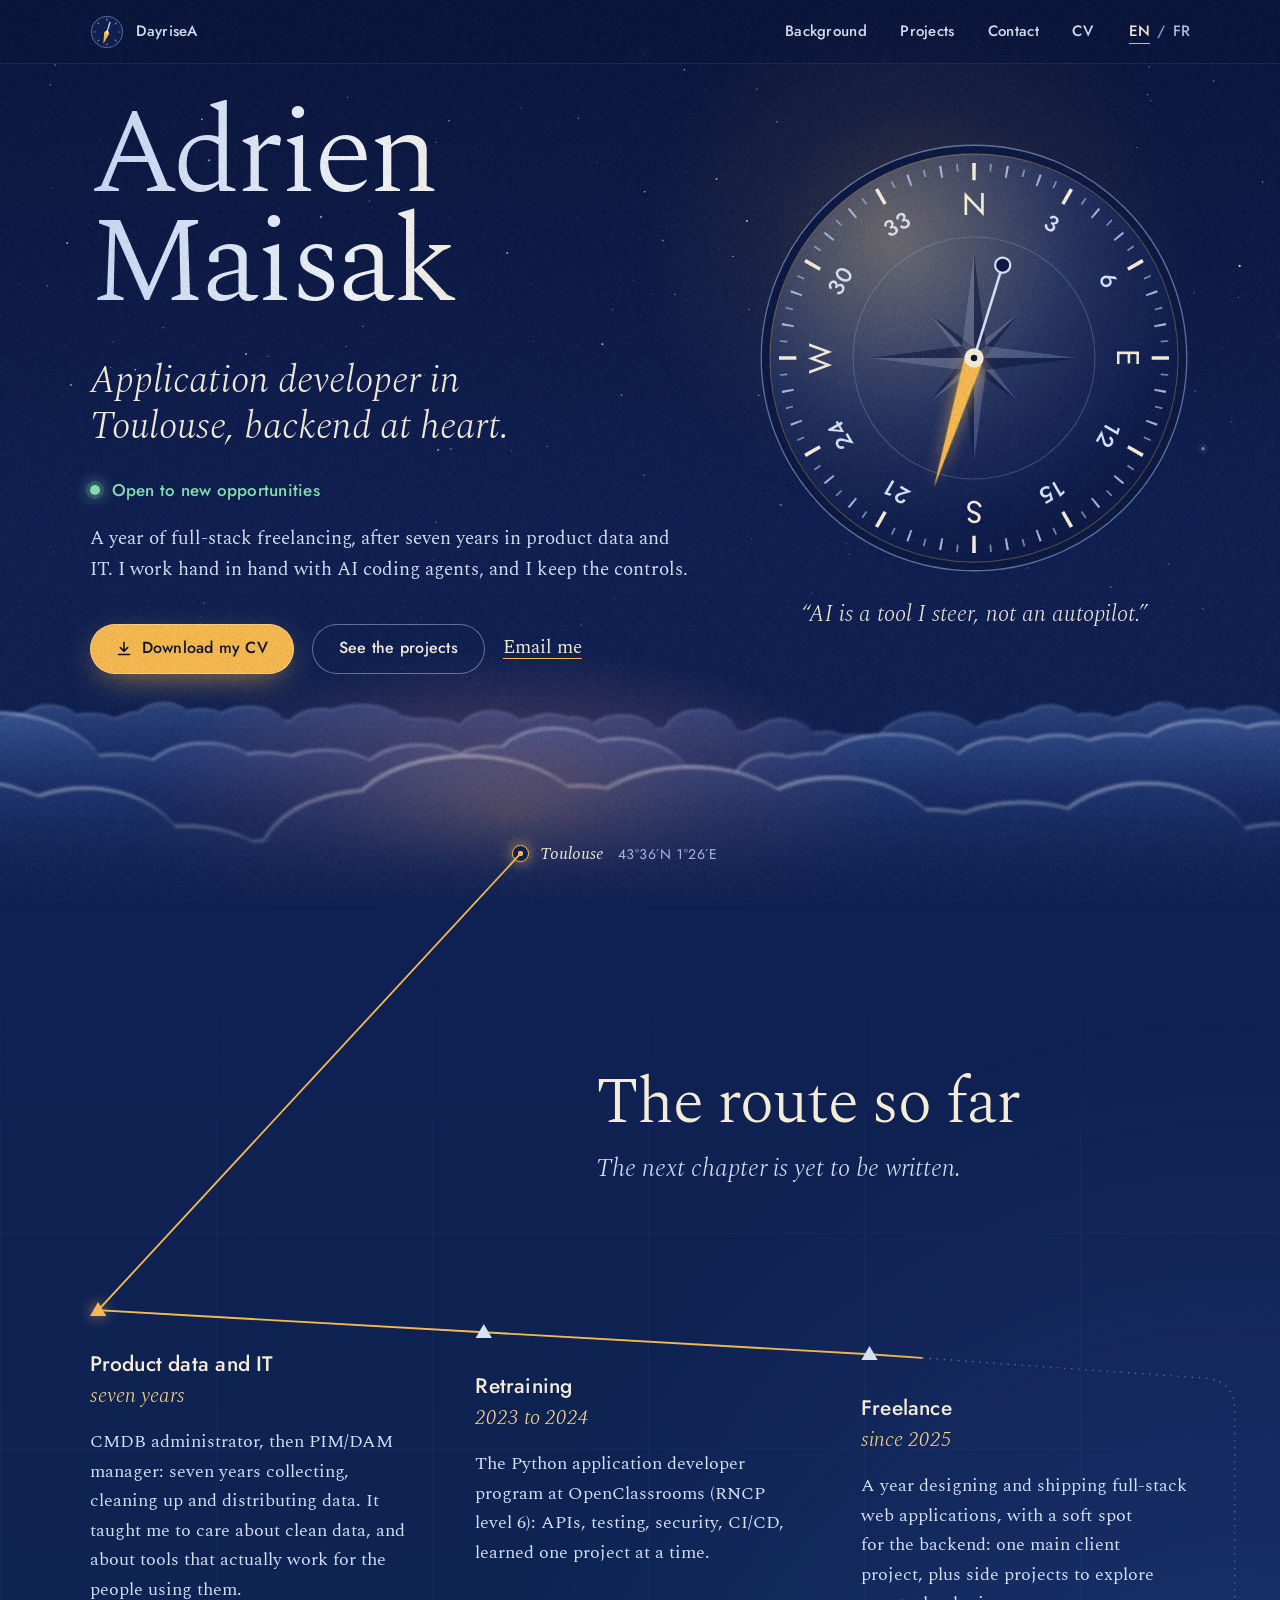
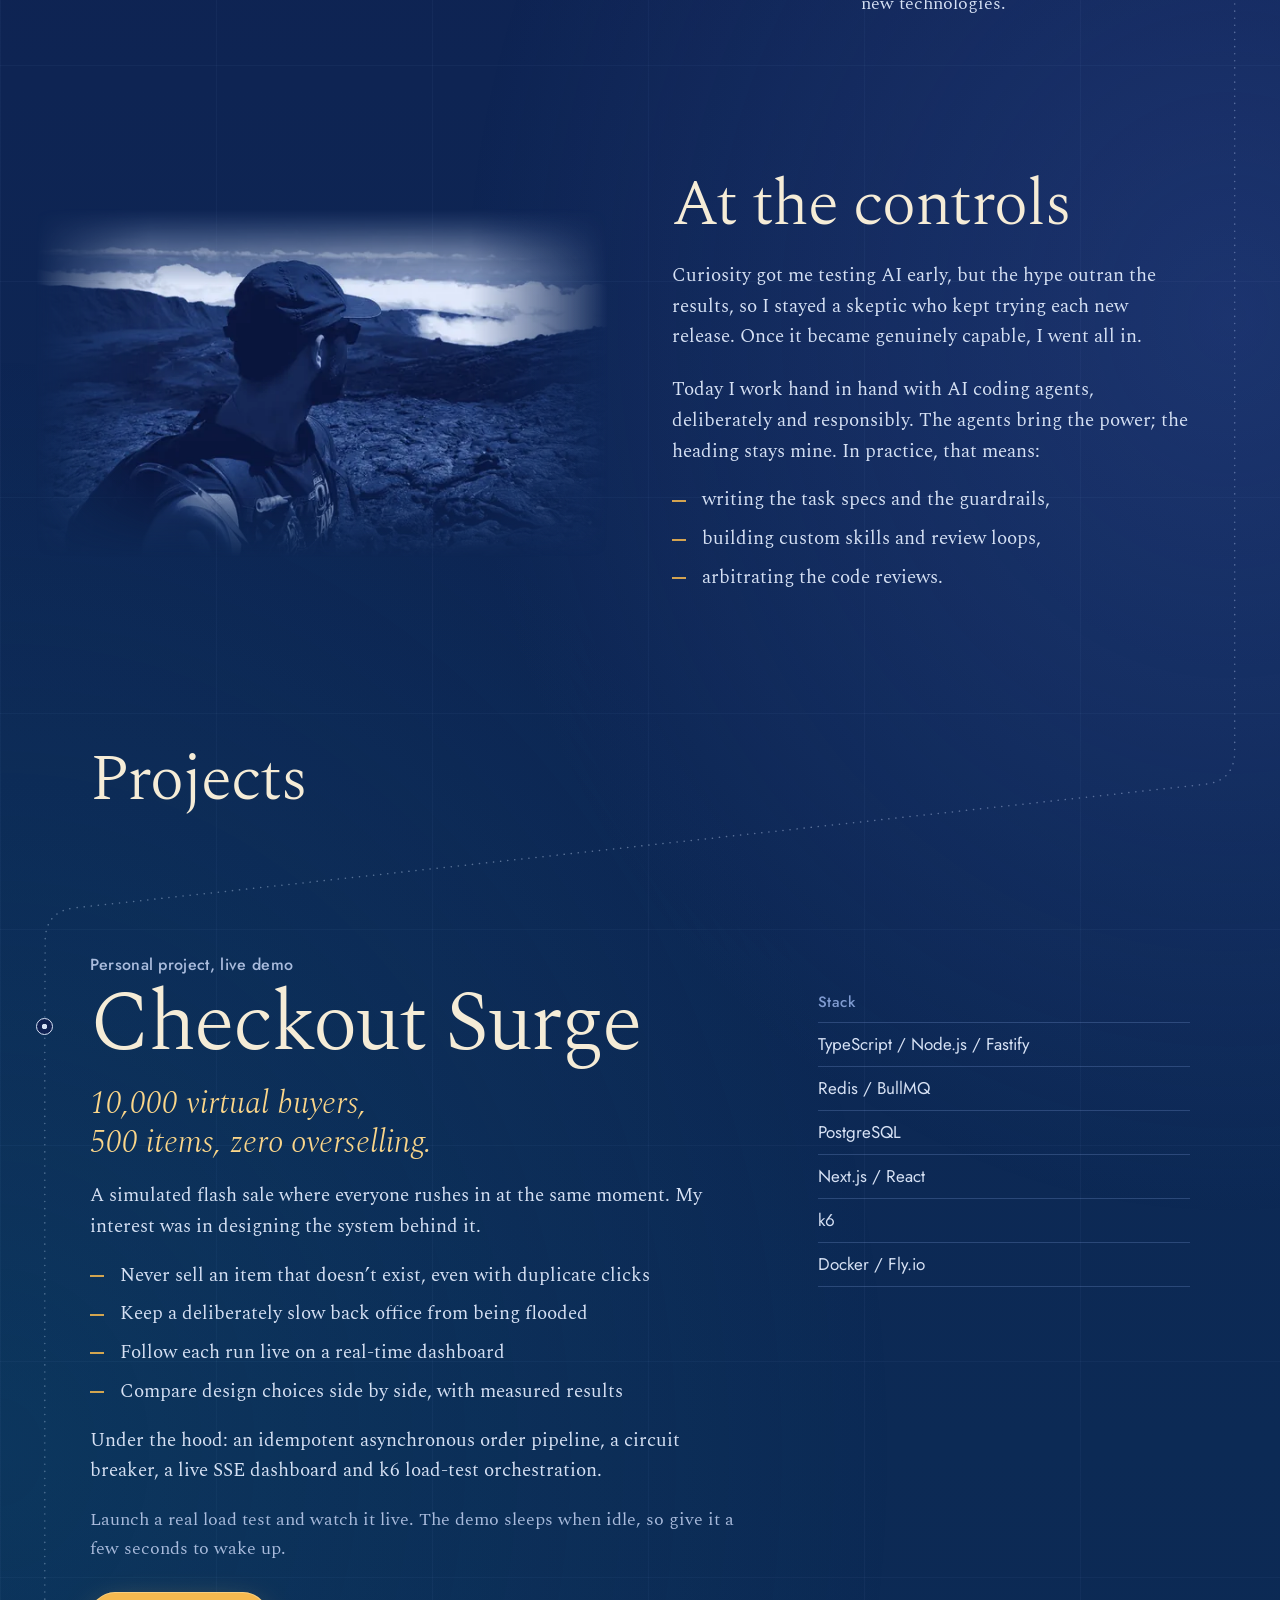
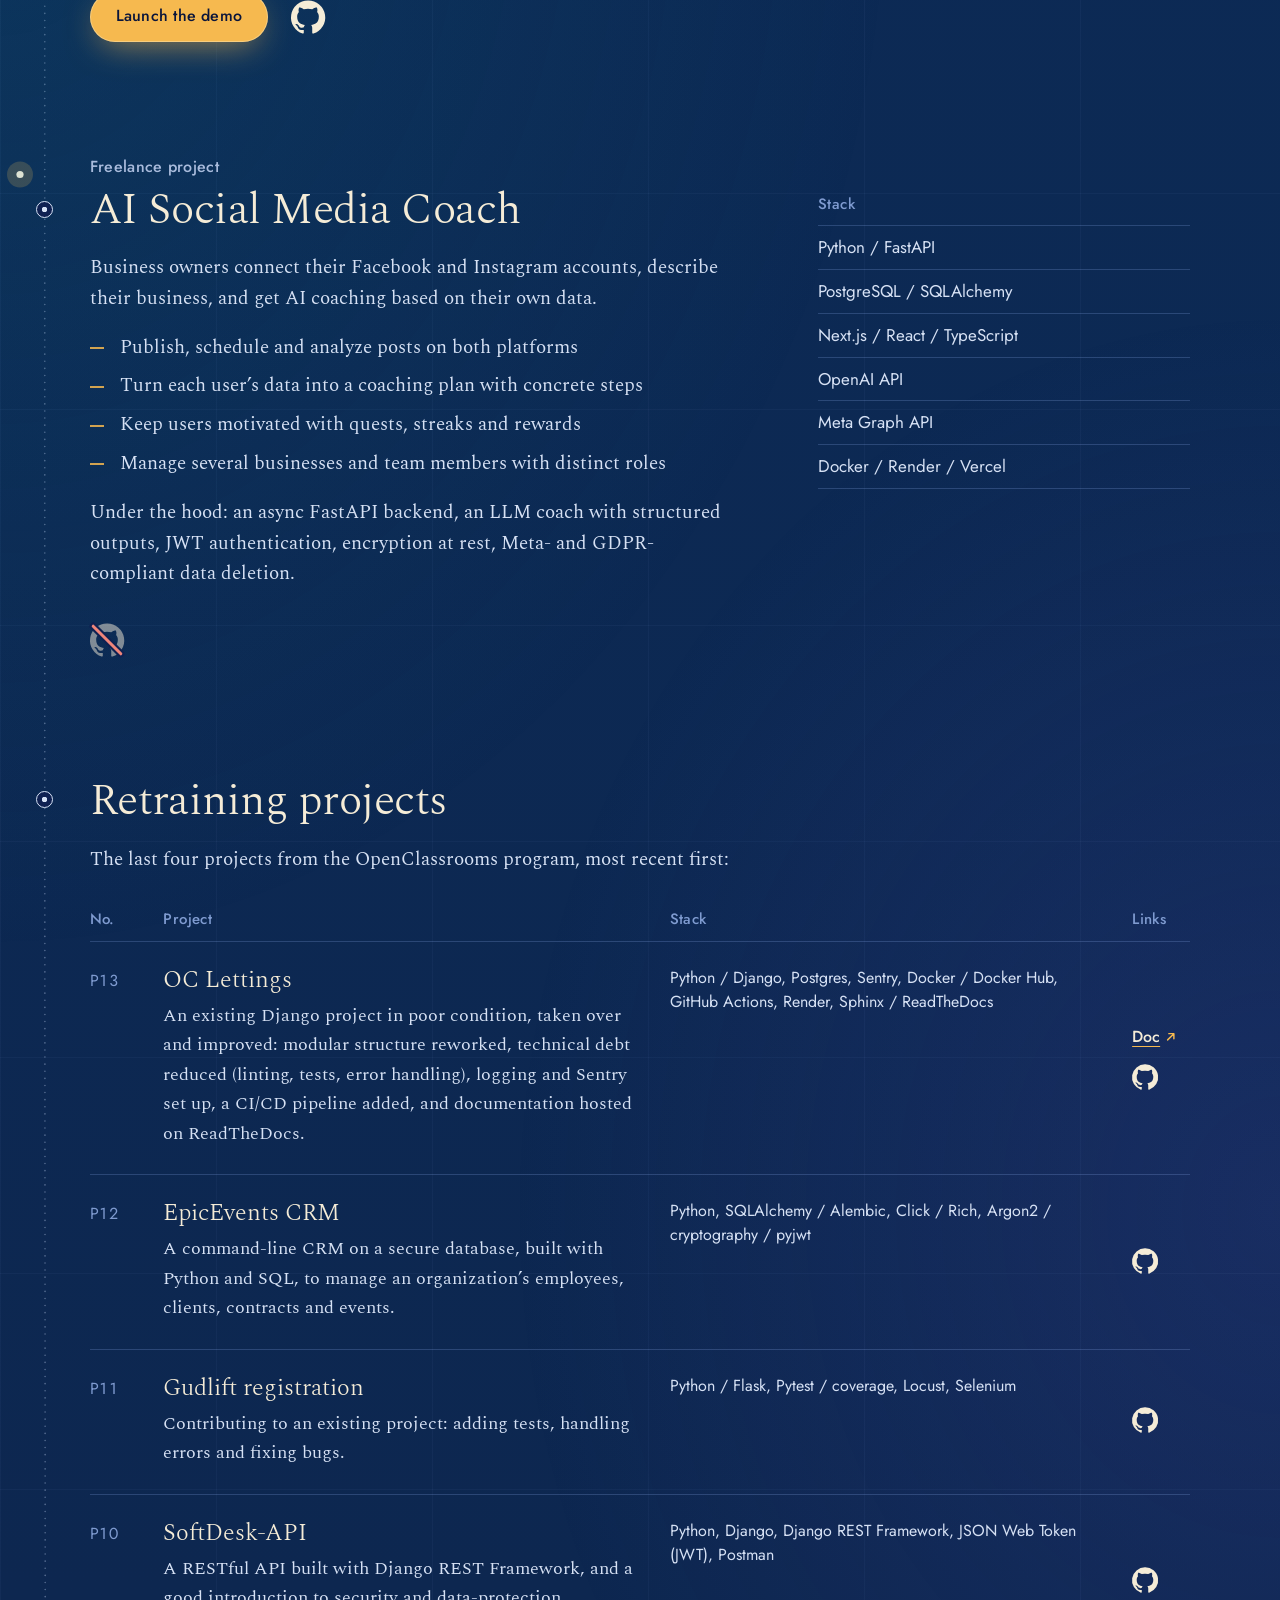
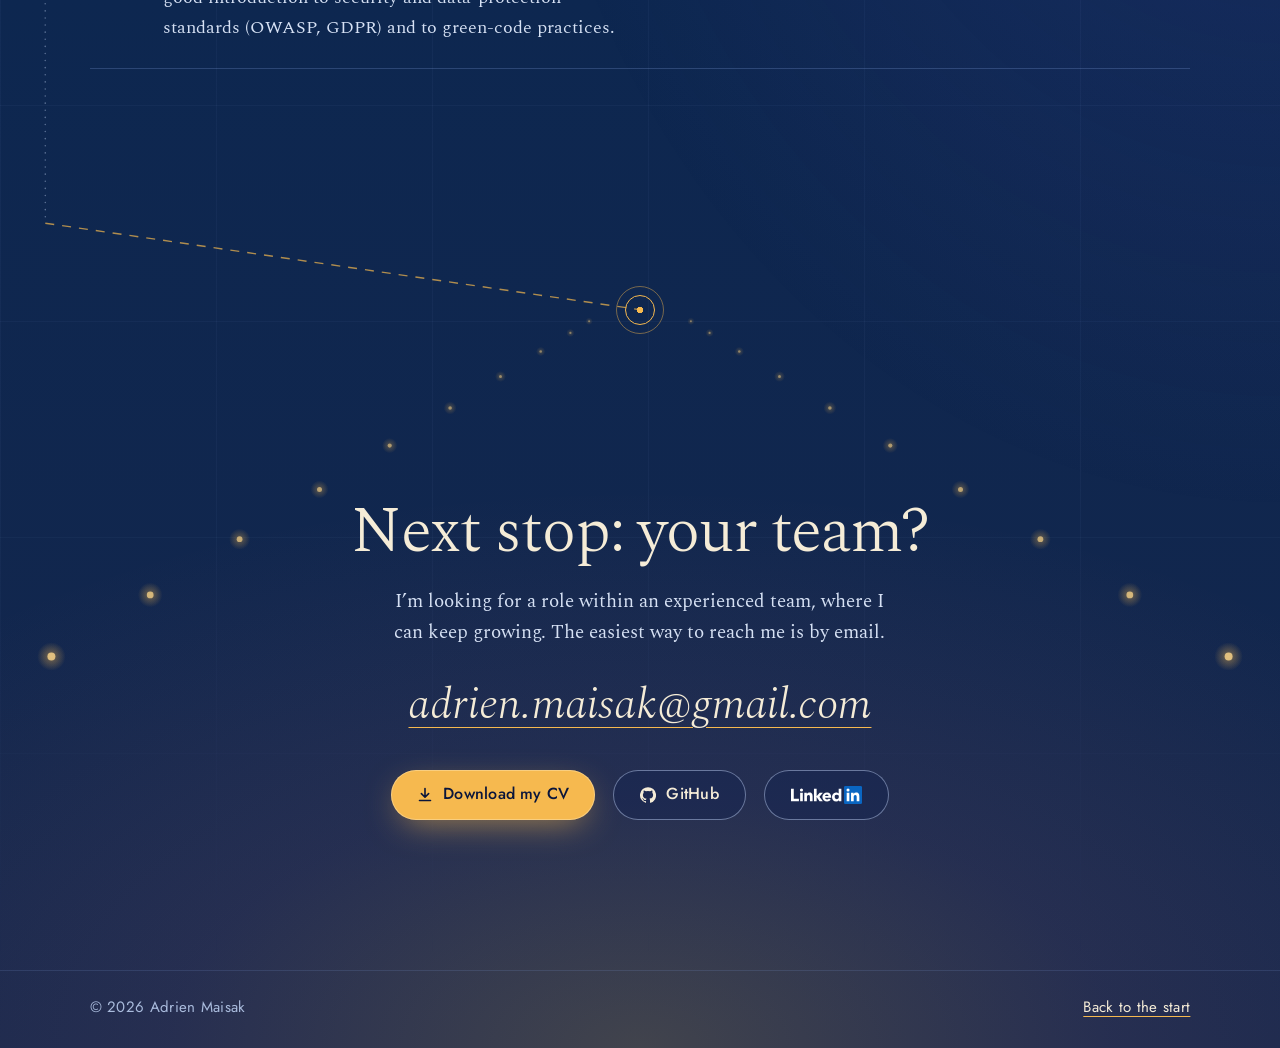
==== commit 20b6d2e0: "feat: analyse a job offer from the assistant Add a second view to the assistant's panel, next to the" ====
--- a/index.html
+++ b/index.html
@@ -369,6 +369,7 @@
               <svg class="brand" viewBox="0 0 142.06 36" aria-hidden="true" focusable="false"><path fill="#0a66c2" d="M139.4,0H108.72a2.63,2.63,0,0,0-2.66,2.6V33.4a2.63,2.63,0,0,0,2.66,2.6H139.4a2.63,2.63,0,0,0,2.66-2.6V2.6A2.63,2.63,0,0,0,139.4,0Z"/><g fill="#fff"><polygon points="0 5.32 5.55 5.32 5.55 25.55 15.83 25.55 15.83 30.68 0 30.68 0 5.32"/><path d="M18.29,13.49h5.34V30.67H18.29ZM21,4.95A3.09,3.09,0,1,1,17.86,8,3.1,3.1,0,0,1,21,4.95"/><polygon points="45.94 5.32 51.27 5.32 51.27 20.48 57.32 13.48 63.86 13.48 56.86 21.43 63.71 30.68 57.01 30.68 51.34 22.18 51.27 22.18 51.27 30.68 45.94 30.68 45.94 5.32"/><path d="M26.58,13.49H31.7v2.35h.07a5.61,5.61,0,0,1,5.05-2.77c5.41,0,6.4,3.56,6.4,8.18v9.42H37.89V22.32c0-2,0-4.55-2.78-4.55s-3.2,2.17-3.2,4.41v8.5H26.58Z"/><path d="M75.09,20.08a3.2,3.2,0,0,0-3.28-3.27A3.56,3.56,0,0,0,68,20.08Zm4.52,7.61a9.4,9.4,0,0,1-7.29,3.42c-5.34,0-9.61-3.56-9.61-9.08S67,13,72.32,13c5,0,8.11,3.56,8.11,9.07v1.67H68a4,4,0,0,0,4,3.35A4.55,4.55,0,0,0,75.87,25Z"/><path d="M91.55,17.64A4,4,0,0,0,87.28,22a4.27,4.27,0,1,0,8.54,0,4,4,0,0,0-4.27-4.38m9.18,13H95.82V28.39h-.07a6.71,6.71,0,0,1-5.3,2.71c-5.13,0-8.51-3.7-8.51-8.93,0-4.81,3-9.22,7.9-9.22,2.21,0,4.27.6,5.48,2.28h.07V5.32h5.34Z"/><path d="M111.4,13.5h5.34V30.68H111.4ZM114.08,5a3.1,3.1,0,1,1-3.1,3.1,3.1,3.1,0,0,1,3.1-3.1"/><path d="M120.1,13.5h5.12v2.35h.07a5.61,5.61,0,0,1,5.05-2.77c5.41,0,6.4,3.56,6.4,8.18v9.42h-5.34V22.32c0-2,0-4.56-2.78-4.56s-3.2,2.17-3.2,4.41v8.5H120.1Z"/></g></svg>
             </a>
           </div>
+          <button class="askfolio-topic askfolio-topic--offer" type="button" data-askfolio-view="offer" hidden><svg class="askfolio-dial" viewBox="0 0 40 40" aria-hidden="true" focusable="false"><circle cx="20" cy="20" r="18.5" class="askfolio-dial__rim"/><circle cx="20" cy="20" r="14.5" pathLength="360" class="askfolio-dial__ticks"/><path d="M16.11 16.11a5.5 5.5 0 0 0 0 7.78M23.89 16.11a5.5 5.5 0 0 1 0 7.78M13.28 13.28a9.5 9.5 0 0 0 0 13.44M26.72 13.28a9.5 9.5 0 0 1 0 13.44" class="askfolio-dial__waves"/><circle cx="20" cy="20" r="2.1" class="askfolio-dial__lamp"/></svg><span class="askfolio-topic__text">Hiring? Check a job offer against my profile</span></button>
         </div>
       </section>
 
@@ -409,76 +410,123 @@
         </button>
       </div>
       <p class="askfolio__disclosure" id="askfolio-disclosure"></p>
-      <div class="askfolio__topic">
-        <label for="askfolio-topic">Topic</label>
-        <select class="askfolio__select" id="askfolio-topic">
-          <option value="all">The whole portfolio</option>
-          <option value="profile">Adrien’s background</option>
-          <optgroup label="Projects">
-            <option value="project:checkout-surge">Checkout Surge</option>
-            <option value="project:social-media-coach">AI Social Media Coach</option>
-            <option value="project:oc-lettings">OC Lettings</option>
-            <option value="project:epicevents-crm">EpicEvents CRM</option>
-            <option value="project:gudlift-registration">Gudlift registration</option>
-            <option value="project:softdesk-api">SoftDesk-API</option>
-          </optgroup>
-        </select>
+      <div class="askfolio__tabs" role="tablist" aria-label="Assistant modes">
+        <button class="askfolio__tab" id="askfolio-tab-chat" type="button" role="tab" aria-selected="true" aria-controls="askfolio-view-chat">Conversation</button>
+        <button class="askfolio__tab" id="askfolio-tab-offer" type="button" role="tab" aria-selected="false" aria-controls="askfolio-view-offer" tabindex="-1">Job offer<span class="askfolio__tab-mark" id="askfolio-tab-mark" hidden><span class="vh">, report ready</span></span></button>
       </div>
       <div class="askfolio__scale" aria-hidden="true"><span class="askfolio__needle"></span></div>
     </header>
-    <div class="askfolio__main">
-      <div class="askfolio__body">
-        <ol class="askfolio__log" id="askfolio-log" role="log" aria-live="off" aria-busy="false" aria-label="Conversation"></ol>
-        <div class="askfolio__empty" id="askfolio-empty">
-          <div class="askfolio__starter" data-askfolio-starter="all">
-            <p class="askfolio__invite">Ask about Adrien’s background or any of his projects.</p>
-            <ul class="askfolio__suggestions" aria-label="Suggested questions">
-              <li><button class="askfolio__suggestion" type="button">What kind of role is Adrien looking for?</button></li>
-              <li><button class="askfolio__suggestion" type="button">Which project best shows his backend skills?</button></li>
-              <li><button class="askfolio__suggestion" type="button">How does he work with AI coding agents?</button></li>
-            </ul>
-          </div>
-          <div class="askfolio__starter" data-askfolio-starter="profile" hidden>
-            <p class="askfolio__invite">Ask about Adrien’s background, from product data to development.</p>
-            <ul class="askfolio__suggestions" aria-label="Suggested questions">
-              <li><button class="askfolio__suggestion" type="button">How did Adrien move from product data to development?</button></li>
-              <li><button class="askfolio__suggestion" type="button">What did he do as a freelancer?</button></li>
-              <li><button class="askfolio__suggestion" type="button">What are his main technical strengths?</button></li>
-            </ul>
-          </div>
-          <div class="askfolio__starter" data-askfolio-starter="project" hidden>
-            <p class="askfolio__invite">Ask anything about this project.</p>
-            <ul class="askfolio__suggestions" aria-label="Suggested questions">
-              <li><button class="askfolio__suggestion" type="button">What problem does this project solve?</button></li>
-              <li><button class="askfolio__suggestion" type="button">What was the hardest technical part?</button></li>
-              <li><button class="askfolio__suggestion" type="button">Which technologies does it use, and why?</button></li>
-            </ul>
-          </div>
-        </div>
-        <p class="askfolio__status" id="askfolio-status" aria-hidden="true"></p>
-      </div>
-      <div class="vh" id="askfolio-live" aria-live="polite"></div>
+    <div class="askfolio__signal">
       <p class="askfolio__notice" id="askfolio-notice" hidden>
         <span class="askfolio__notice-text"></span>
         <a class="askfolio__contact" href="mailto:adrien.maisak@gmail.com">Email Adrien</a>
       </p>
-      <form class="askfolio__ask" id="askfolio-ask">
-        <div class="askfolio__turnstile" id="askfolio-turnstile"></div>
-        <p class="askfolio__privacy">Questions are logged anonymously to improve this assistant. Do not share sensitive information.</p>
-        <div class="askfolio__field-head">
-          <label for="askfolio-question">Your question</label>
-          <span class="askfolio__counter" id="askfolio-counter"></span>
-        </div>
-        <textarea class="askfolio__question" id="askfolio-question" rows="2" aria-describedby="askfolio-counter"></textarea>
-        <div class="askfolio__actions">
-          <button class="askfolio__new" id="askfolio-new" type="button" hidden>New conversation</button>
-          <button class="askfolio__send" id="askfolio-send" type="submit">Send</button>
-          <button class="askfolio__stop" id="askfolio-stop" type="button" hidden>
+      <div class="askfolio__turnstile" id="askfolio-turnstile"></div>
+    </div>
+    <div class="askfolio__main">
+      <div class="askfolio__view" id="askfolio-view-chat" role="tabpanel" aria-labelledby="askfolio-tab-chat">
+        <div class="askfolio__topic">
+          <label for="askfolio-topic">Topic</label>
+          <select class="askfolio__select" id="askfolio-topic">
+            <option value="all">The whole portfolio</option>
+            <option value="profile">Adrien’s background</option>
+            <optgroup label="Projects">
+              <option value="project:checkout-surge">Checkout Surge</option>
+              <option value="project:social-media-coach">AI Social Media Coach</option>
+              <option value="project:oc-lettings">OC Lettings</option>
+              <option value="project:epicevents-crm">EpicEvents CRM</option>
+              <option value="project:gudlift-registration">Gudlift registration</option>
+              <option value="project:softdesk-api">SoftDesk-API</option>
+            </optgroup>
+          </select>
+        </div>
+        <div class="askfolio__body">
+          <ol class="askfolio__log" id="askfolio-log" role="log" aria-live="off" aria-busy="false" aria-label="Conversation"></ol>
+          <div class="askfolio__empty" id="askfolio-empty">
+            <div class="askfolio__starter" data-askfolio-starter="all">
+              <p class="askfolio__invite">Ask about Adrien’s background or any of his projects.</p>
+              <ul class="askfolio__suggestions" aria-label="Suggested questions">
+                <li><button class="askfolio__suggestion" type="button">What kind of role is Adrien looking for?</button></li>
+                <li><button class="askfolio__suggestion" type="button">Which project best shows his backend skills?</button></li>
+                <li><button class="askfolio__suggestion" type="button">How does he work with AI coding agents?</button></li>
+              </ul>
+            </div>
+            <div class="askfolio__starter" data-askfolio-starter="profile" hidden>
+              <p class="askfolio__invite">Ask about Adrien’s background, from product data to development.</p>
+              <ul class="askfolio__suggestions" aria-label="Suggested questions">
+                <li><button class="askfolio__suggestion" type="button">How did Adrien move from product data to development?</button></li>
+                <li><button class="askfolio__suggestion" type="button">What did he do as a freelancer?</button></li>
+                <li><button class="askfolio__suggestion" type="button">What are his main technical strengths?</button></li>
+              </ul>
+            </div>
+            <div class="askfolio__starter" data-askfolio-starter="project" hidden>
+              <p class="askfolio__invite">Ask anything about this project.</p>
+              <ul class="askfolio__suggestions" aria-label="Suggested questions">
+                <li><button class="askfolio__suggestion" type="button">What problem does this project solve?</button></li>
+                <li><button class="askfolio__suggestion" type="button">What was the hardest technical part?</button></li>
+                <li><button class="askfolio__suggestion" type="button">Which technologies does it use, and why?</button></li>
+              </ul>
+            </div>
+          </div>
+          <p class="askfolio__status" id="askfolio-status" aria-hidden="true"></p>
+        </div>
+        <form class="askfolio__ask" id="askfolio-ask">
+          <p class="askfolio__privacy">Questions are logged anonymously to improve this assistant. Do not share sensitive information.</p>
+          <div class="askfolio__field-head">
+            <label for="askfolio-question">Your question</label>
+            <span class="askfolio__counter" id="askfolio-counter"></span>
+          </div>
+          <textarea class="askfolio__question" id="askfolio-question" rows="2" aria-describedby="askfolio-counter"></textarea>
+          <div class="askfolio__actions">
+            <button class="askfolio__new" id="askfolio-new" type="button" hidden>New conversation</button>
+            <button class="askfolio__send" id="askfolio-send" type="submit">Send</button>
+            <button class="askfolio__stop" id="askfolio-stop" type="button" hidden>
+              <svg viewBox="0 0 16 16" aria-hidden="true" focusable="false"><rect x="4" y="4" width="8" height="8" rx="1.5"/></svg>
+              Stop
+            </button>
+          </div>
+        </form>
+      </div>
+      <div class="askfolio__view" id="askfolio-view-offer" role="tabpanel" aria-labelledby="askfolio-tab-offer" hidden>
+        <div class="askfolio__body askfolio__body--offer">
+          <div class="askfolio__sheet" id="askfolio-sheet">
+            <form class="askfolio__offer" id="askfolio-offer">
+              <p class="askfolio__invite">Check a job offer against Adrien’s profile.</p>
+              <p class="askfolio__disclaimer" id="askfolio-offer-disclaimer"></p>
+              <p class="askfolio__privacy">Paste the job offer or upload it as a PDF. The file and the text are not stored. Questions are logged anonymously to improve this assistant.</p>
+              <label class="askfolio__label" for="askfolio-offer-text">Job offer text</label>
+              <textarea class="askfolio__question askfolio__offer-text" id="askfolio-offer-text" rows="6" aria-describedby="askfolio-offer-error"></textarea>
+              <p class="askfolio__or">or</p>
+              <div class="askfolio__file">
+                <input class="askfolio__file-input" id="askfolio-offer-pdf" type="file" accept="application/pdf,.pdf" aria-describedby="askfolio-offer-error askfolio-offer-hint">
+                <label class="askfolio__file-pick" for="askfolio-offer-pdf">
+                  <svg viewBox="0 0 16 16" aria-hidden="true" focusable="false"><path d="M8 10.5V2.5M4.6 5.9 8 2.5l3.4 3.4M2.5 13.5h11"/></svg>
+                  Upload a PDF
+                </label>
+                <span class="askfolio__file-hint" id="askfolio-offer-hint"></span>
+              </div>
+              <p class="askfolio__chosen" id="askfolio-offer-chosen" hidden>
+                <svg viewBox="0 0 16 16" aria-hidden="true" focusable="false"><path d="M4 1.75h5.25L12.5 5v9.25h-8.5zM9 1.75V5.25h3.5"/></svg>
+                <span class="askfolio__chosen-name" id="askfolio-offer-file"></span>
+                <button class="askfolio__remove" id="askfolio-offer-remove" type="button">Remove<span class="vh"> the file</span></button>
+              </p>
+              <p class="askfolio__offer-error" id="askfolio-offer-error"></p>
+            </form>
+            <section class="askfolio__report" id="askfolio-report" tabindex="-1" aria-label="Job offer report" aria-busy="false" hidden></section>
+          </div>
+          <p class="askfolio__status" id="askfolio-offer-status" aria-hidden="true"></p>
+        </div>
+        <div class="askfolio__bar">
+          <button class="askfolio__new" id="askfolio-to-report" type="button" hidden>See the report</button>
+          <button class="askfolio__stop askfolio__another" id="askfolio-another" type="button" hidden>Analyze another offer</button>
+          <button class="askfolio__send" id="askfolio-analyse" type="submit" form="askfolio-offer">Analyze</button>
+          <button class="askfolio__stop" id="askfolio-offer-stop" type="button" hidden>
             <svg viewBox="0 0 16 16" aria-hidden="true" focusable="false"><rect x="4" y="4" width="8" height="8" rx="1.5"/></svg>
             Stop
           </button>
         </div>
-      </form>
+      </div>
+      <div class="vh" id="askfolio-live" aria-live="polite"></div>
     </div>
   </dialog>
 
--- a/assets/askfolio/assistant.css
+++ b/assets/askfolio/assistant.css
@@ -3,7 +3,8 @@
    the visitor can touch it. The panel is a flight log: the visitor's questions are compact warm
    transmissions, the answers are logbook entries in moonlight. One bold element: the tuning scale
    along the bottom of the panel's header, whose needle sweeps while the assistant works and stays
-   where it stopped. Built on the custom properties of index.css. */
+   where it stopped. Two bands sit on that scale: the conversation and the job-offer analysis, whose
+   report reads its evidence like a signal meter. Built on the custom properties of index.css. */
 
 .askfolio,
 .askfolio-launcher {
@@ -260,6 +261,14 @@
   }
 }
 
+/* In the contact section: the one way in to the job-offer analysis, under the section's own actions
+   and quieter than them. */
+.askfolio-topic--offer {
+  display: flex;
+  width: fit-content;
+  margin: 34px auto 0;
+}
+
 /* ---------- Panel ---------- */
 
 .askfolio {
@@ -329,7 +338,7 @@
   outline-offset: 2px;
 }
 
-/* ---------- Header: title, disclosure, topic, tuning scale ---------- */
+/* ---------- Header: title, disclosure, view switch, tuning scale ---------- */
 
 .askfolio__head {
   flex: none;
@@ -402,15 +411,82 @@
   color: var(--moon);
 }
 
-/* The topic: tuned like a station. The select shows the current topic, underlined in lamp light as
-   everything the visitor can touch; its list names the whole portfolio, the background and each
-   project. */
+/* The two views, as two bands of the radio: the selected one is lit by a lamp bar that rests on the
+   tuning scale. */
+.askfolio__tabs {
+  display: flex;
+  gap: 22px;
+  margin-top: 4px;
+}
+
+.askfolio__tab {
+  position: relative;
+  display: inline-flex;
+  align-items: center;
+  gap: 8px;
+  min-height: 44px;
+  margin: 0;
+  padding: 0 2px;
+  font: 500 .9375rem/1.3 var(--sans);
+  letter-spacing: .015em;
+  color: var(--moon-dim);
+  background: none;
+  border: 0;
+  border-radius: 4px 4px 0 0;
+  cursor: pointer;
+  transition: color .2s;
+}
+
+.askfolio__tab::after {
+  content: '';
+  position: absolute;
+  left: 0;
+  right: 0;
+  bottom: 0;
+  height: 2px;
+  border-radius: 1px;
+  background: var(--lamp);
+  box-shadow: 0 0 8px rgba(246, 185, 79, .7);
+  opacity: 0;
+  transform: scaleX(.3);
+  transition: opacity .2s, transform .25s ease-out;
+}
+
+.askfolio__tab:hover {
+  color: var(--lamp-soft);
+}
+
+.askfolio__tab[aria-selected="true"] {
+  color: var(--paper);
+}
+
+.askfolio__tab[aria-selected="true"]::after {
+  opacity: 1;
+  transform: none;
+}
+
+/* A report arrived while the conversation was shown: a beacon on its band. */
+.askfolio__tab-mark {
+  width: 7px;
+  height: 7px;
+  border-radius: 50%;
+  background: var(--beacon);
+  box-shadow: 0 0 0 3px rgba(134, 224, 176, .16), 0 0 10px 1px rgba(134, 224, 176, .7);
+}
+
+/* The topic, at the top of the conversation view: tuned like a station. The select shows the
+   current topic, underlined in lamp light as everything the visitor can touch; its list names the
+   whole portfolio, the background and each project. An analysis has none. */
 .askfolio__topic {
   display: flex;
+  flex: none;
   align-items: center;
   gap: 8px;
-  margin: 0 0 -4px;
-  padding-right: 6px;
+  padding: 6px 20px 0;
+}
+
+.askfolio:modal .askfolio__topic {
+  padding-inline: max(20px, env(safe-area-inset-left)) max(20px, env(safe-area-inset-right));
 }
 
 .askfolio__topic label {
@@ -549,7 +625,7 @@
 .askfolio__scale {
   position: relative;
   height: 15px;
-  margin: 12px -14px 0 -20px;
+  margin: 0 -14px 0 -20px;
   background:
     linear-gradient(90deg, rgba(169, 187, 220, .55) 1px, transparent 1px) 20px 100% / 40px 10px repeat-x,
     linear-gradient(90deg, rgba(169, 187, 220, .32) 1px, transparent 1px) 20px 100% / 8px 5px repeat-x,
@@ -611,11 +687,20 @@
   }
 }
 
+/* ---------- Under the header: why nothing can be sent, and the human check ----------
+   Shared by both views, and never scrolled away: a notice disables Send and Analyze alike, and the
+   challenge must be in the layout whenever either can be pressed (a session may be created or
+   renewed by a message or by an analysis). Empty, the strip takes no room. */
+
+.askfolio__signal {
+  flex: none;
+}
+
 /* ---------- Conversation ---------- */
 
-/* Everything under the header. It fits the panel; when the panel is too short for the log's
-   minimum, the composer and a challenge (a phone in landscape, a virtual keyboard), it scrolls
-   instead of clipping, so that Send stays reachable and the header never moves. */
+/* Everything under the header and the strip. It fits the panel; when the panel is too short for a
+   view's minimum (a phone in landscape, a virtual keyboard), it scrolls instead of clipping, so that
+   Send and Analyze stay reachable and the header never moves. */
 .askfolio__main {
   display: flex;
   flex: 1 1 0;
@@ -626,6 +711,13 @@
   scrollbar-width: thin;
   scrollbar-color: rgba(169, 187, 220, .3) transparent;
   container-type: size; /* the question field's growth follows the room left */
+}
+
+/* A view fills the room under the header, and grows past it when the room is too short. */
+.askfolio__view {
+  display: flex;
+  flex: 1 0 auto;
+  flex-direction: column;
 }
 
 .askfolio__body {
@@ -1075,8 +1167,7 @@
 /* ---------- Notice: why nothing can be sent ---------- */
 
 .askfolio__notice {
-  flex: none;
-  margin: 0 20px 4px;
+  margin: 12px 20px 0;
   padding: 12px 14px;
   font: 400 1rem/1.45 var(--sans);
   color: var(--paper);
@@ -1118,8 +1209,13 @@
 
 /* Empty except while a challenge is shown; Cloudflare's widget is about 65px high. */
 .askfolio__turnstile {
-  margin-bottom: 12px;
+  margin: 12px 20px 0;
   color-scheme: dark;
+}
+
+.askfolio:modal .askfolio__notice,
+.askfolio:modal .askfolio__turnstile {
+  margin-inline: max(20px, env(safe-area-inset-left)) max(20px, env(safe-area-inset-right));
 }
 
 .askfolio__turnstile:empty {
@@ -1266,6 +1362,455 @@
   box-shadow: none;
 }
 
+/* ---------- The job-offer view ----------
+   The form, then the report that replaces it, scroll in one sheet; the bar under them keeps Analyze
+   (or Stop, or "Analyze another offer") in reach, as the composer keeps Send. */
+
+.askfolio__body--offer {
+  min-height: 10rem;
+}
+
+.askfolio__sheet {
+  flex: 1;
+  min-height: 0;
+  overflow-y: auto;
+  overscroll-behavior: contain;
+  scrollbar-width: thin;
+  scrollbar-color: rgba(169, 187, 220, .3) transparent;
+  padding: 22px 20px 44px;
+}
+
+.askfolio:modal .askfolio__sheet,
+.askfolio:modal .askfolio__bar {
+  padding-inline: max(20px, env(safe-area-inset-left)) max(20px, env(safe-area-inset-right));
+}
+
+.askfolio__offer .askfolio__invite {
+  margin-bottom: 14px;
+}
+
+/* The fixed notice that an analysis is AI-generated: a margin note in the log, in plain
+   moonlight. */
+.askfolio__disclaimer {
+  padding: 2px 0 2px 14px;
+  font: 400 .9375rem/1.5 var(--sans);
+  color: var(--moon);
+  border-left: 2px solid var(--haze);
+}
+
+.askfolio__offer .askfolio__privacy {
+  margin-top: 14px;
+}
+
+.askfolio__label {
+  display: block;
+  margin-top: 18px;
+  font: 500 .9375rem/1.4 var(--sans);
+  letter-spacing: .015em;
+  color: var(--paper);
+}
+
+.askfolio__question.askfolio__offer-text {
+  min-height: calc(5lh + 22px);
+  max-height: calc(14lh + 22px);
+}
+
+.askfolio__offer-text:disabled {
+  cursor: not-allowed;
+  opacity: .45;
+}
+
+/* "or", between the text and the file, on a hairline */
+.askfolio__or {
+  display: flex;
+  align-items: center;
+  gap: 12px;
+  margin: 14px 0 10px;
+  font: 400 .875rem/1.4 var(--sans);
+  color: var(--moon-dim);
+}
+
+.askfolio__or::before,
+.askfolio__or::after {
+  content: '';
+  flex: 1;
+  height: 1px;
+  background: rgba(132, 162, 222, .2);
+}
+
+.askfolio__file {
+  position: relative; /* the hidden input stays in the sheet: its focus never scrolls the panel */
+  display: flex;
+  flex-wrap: wrap;
+  align-items: center;
+  gap: 6px 14px;
+}
+
+/* The native control stays in the page, focusable and operable from the keyboard; its label is
+   what the visitor sees and presses, and carries its focus ring. */
+.askfolio__file-input {
+  position: absolute;
+  width: 1px;
+  height: 1px;
+  margin: 0;
+  padding: 0;
+  overflow: hidden;
+  clip-path: inset(50%);
+  opacity: 0;
+}
+
+.askfolio__file-pick {
+  display: inline-flex;
+  align-items: center;
+  gap: 9px;
+  min-height: 44px;
+  padding: 0 20px 0 17px;
+  font: 500 .9375rem/1.2 var(--sans);
+  letter-spacing: .015em;
+  color: var(--paper);
+  background: rgba(15, 33, 82, .35);
+  border: 1px solid rgba(169, 187, 220, .55);
+  border-radius: 999px;
+  cursor: pointer;
+  transition: border-color .2s, color .2s;
+}
+
+.askfolio__file-pick:hover {
+  color: var(--lamp-soft);
+  border-color: var(--lamp);
+}
+
+.askfolio__file-input:focus-visible + .askfolio__file-pick {
+  outline: 2px solid var(--lamp);
+  outline-offset: 2px;
+}
+
+.askfolio__file-pick svg,
+.askfolio__chosen svg {
+  flex: none;
+  width: 16px;
+  height: 16px;
+  fill: none;
+  stroke: currentColor;
+  stroke-width: 1.5;
+  stroke-linecap: round;
+  stroke-linejoin: round;
+}
+
+.askfolio__file-hint {
+  font: 400 .875rem/1.4 var(--sans);
+  color: var(--moon-dim);
+}
+
+/* The chosen file: the visitor's own, outlined warm like their questions. */
+.askfolio__chosen {
+  display: flex;
+  align-items: center;
+  gap: 10px;
+  margin-top: 10px;
+  padding: 0 6px 0 14px;
+  font: 400 .9375rem/1.4 var(--sans);
+  color: var(--paper);
+  border: 1px solid rgba(246, 185, 79, .5);
+  border-radius: 12px;
+  background: rgba(246, 185, 79, .06);
+}
+
+.askfolio__chosen-name {
+  flex: 1;
+  min-width: 0;
+  padding-block: 10px;
+  overflow-wrap: anywhere;
+}
+
+.askfolio__remove {
+  flex: none;
+  min-height: 44px;
+  margin: 0;
+  padding: 0 8px;
+  font: 400 .9375rem/1.2 var(--sans);
+  letter-spacing: .01em;
+  color: var(--paper);
+  text-decoration: underline;
+  text-decoration-color: var(--lamp);
+  text-decoration-thickness: 1px;
+  text-underline-offset: .28em;
+  background: none;
+  border: 0;
+  cursor: pointer;
+}
+
+.askfolio__remove:hover {
+  color: var(--lamp-soft);
+  text-decoration-thickness: 2px;
+}
+
+/* What keeps the offer from being sent, tied to both fields. */
+.askfolio__offer-error {
+  position: relative;
+  margin-top: 12px;
+  padding-left: 22px;
+  font: 400 .9375rem/1.45 var(--sans);
+  color: var(--askfolio-error);
+}
+
+.askfolio__offer-error:empty {
+  display: none;
+}
+
+.askfolio__offer-error::before {
+  content: '';
+  position: absolute;
+  left: 1px;
+  top: calc(.725em - 5px);
+  width: 10px;
+  height: 10px;
+  box-sizing: border-box;
+  border: 1.5px solid currentColor;
+  border-radius: 50%;
+  background: radial-gradient(circle, currentColor 0 1.5px, transparent 2px);
+}
+
+.askfolio__bar {
+  display: flex;
+  flex: none;
+  align-items: center;
+  gap: 12px;
+  padding: 12px 20px 16px;
+  border-top: 1px solid rgba(132, 162, 222, .16);
+}
+
+.askfolio:modal .askfolio__bar {
+  padding-bottom: max(16px, env(safe-area-inset-bottom));
+}
+
+/* During a turn, "Analyze another offer" steps aside for Stop. */
+.askfolio__another.is-aside {
+  margin: 0 auto 0 0;
+}
+
+/* ---------- The report: a logbook page ----------
+   Each requirement is read like a signal: three rising bars, lit for a strong match, two for a
+   partial one, none lit when nothing was found, a flat line when it cannot be assessed; its words
+   are always written beside it. */
+
+.askfolio__report:focus {
+  outline: none;
+}
+
+.askfolio__truncated {
+  position: relative;
+  margin-top: 12px;
+  padding-left: 24px;
+  font: 400 .9375rem/1.45 var(--sans);
+  color: var(--moon-dim);
+}
+
+.askfolio__truncated::before {
+  content: '';
+  position: absolute;
+  left: 1px;
+  top: .72em;
+  width: 9px;
+  height: 1.5px;
+  background: var(--haze);
+}
+
+.askfolio__report h3 {
+  margin-top: 26px;
+  padding-top: 16px;
+  font: 500 1.0625rem/1.35 var(--sans);
+  letter-spacing: .01em;
+  color: var(--paper);
+  border-top: 1px solid var(--askfolio-line);
+}
+
+.askfolio__report h4 {
+  margin-top: 16px;
+  font: 400 .875rem/1.4 var(--sans);
+  letter-spacing: .02em;
+  color: var(--moon-dim);
+}
+
+.askfolio__summary {
+  margin-top: 10px;
+  font: 300 1.0625rem/1.6 var(--serif);
+  color: var(--moon);
+  overflow-wrap: break-word;
+}
+
+.askfolio__requirements {
+  margin-top: 4px;
+}
+
+.askfolio__requirement {
+  display: grid;
+  grid-template-columns: 18px minmax(0, 1fr);
+  column-gap: 12px;
+  padding: 12px 0;
+}
+
+.askfolio__requirement + .askfolio__requirement {
+  border-top: 1px solid rgba(132, 162, 222, .14);
+}
+
+.askfolio__requirement > * {
+  grid-column: 2;
+}
+
+.askfolio__meter {
+  display: flex;
+  grid-row: 1 / span 2;
+  grid-column: 1;
+  align-items: flex-end;
+  gap: 2px;
+  height: 16px;
+  margin-top: 2px;
+}
+
+.askfolio__meter i {
+  width: 4px;
+  height: 6px;
+  border-radius: 1px;
+  background: rgba(169, 187, 220, .24);
+}
+
+.askfolio__meter i:nth-child(2) {
+  height: 11px;
+}
+
+.askfolio__meter i:nth-child(3) {
+  height: 16px;
+}
+
+.is-strong .askfolio__meter i,
+.is-partial .askfolio__meter i:not(:last-child) {
+  background: var(--beacon);
+  box-shadow: 0 0 6px rgba(134, 224, 176, .45);
+}
+
+/* No reading: a flat, broken line on the baseline. */
+.is-unknown .askfolio__meter i {
+  height: 2px;
+  background: rgba(169, 187, 220, .5);
+}
+
+.askfolio__need {
+  font: 500 1rem/1.4 var(--sans);
+  letter-spacing: .01em;
+  color: var(--paper);
+  overflow-wrap: break-word;
+}
+
+.askfolio__match {
+  margin-top: 1px;
+  font: 400 .875rem/1.4 var(--sans);
+  letter-spacing: .01em;
+  color: var(--moon-dim);
+}
+
+.is-strong .askfolio__match {
+  color: var(--beacon);
+}
+
+.is-partial .askfolio__match {
+  color: var(--moon);
+}
+
+.askfolio__evidence {
+  margin-top: 8px;
+}
+
+.askfolio__evidence > li {
+  padding: 1px 0 1px 13px;
+  font: 300 .96875rem/1.55 var(--serif);
+  color: var(--moon);
+  border-left: 1px solid var(--askfolio-line);
+  overflow-wrap: break-word;
+}
+
+.askfolio__evidence > li + li {
+  margin-top: 8px;
+}
+
+.askfolio__source {
+  display: block;
+  font: 500 .875rem/1.5 var(--sans);
+  letter-spacing: .01em;
+  color: var(--paper);
+}
+
+.askfolio__files {
+  margin-top: 3px;
+  font: 400 .8125rem/1.45 var(--sans);
+  letter-spacing: .01em;
+  color: var(--haze);
+  overflow-wrap: anywhere;
+}
+
+.askfolio__gaps,
+.askfolio__asks {
+  margin-top: 10px;
+}
+
+.askfolio__gaps > li,
+.askfolio__asks > li {
+  position: relative;
+  padding-left: 22px;
+  font: 300 1rem/1.55 var(--serif);
+  color: var(--moon);
+  overflow-wrap: break-word;
+}
+
+.askfolio__gaps > li + li,
+.askfolio__asks > li + li {
+  margin-top: 8px;
+}
+
+/* A gap: an open waypoint, not reached. */
+.askfolio__gaps > li::before {
+  content: '';
+  position: absolute;
+  left: 1px;
+  top: calc(.775em - 4.5px);
+  width: 9px;
+  height: 9px;
+  box-sizing: border-box;
+  border: 1.5px solid var(--haze);
+  border-radius: 50%;
+}
+
+.askfolio__asks > li::before {
+  content: '';
+  position: absolute;
+  left: 1px;
+  top: calc(.775em - .75px);
+  width: 10px;
+  height: 1.5px;
+  background: var(--haze);
+}
+
+/* A refused analysis: the service's fixed text, as an entry of the log. */
+.askfolio__refusal {
+  position: relative;
+  padding-left: 24px;
+  font: 300 1.0625rem/1.6 var(--serif);
+  color: var(--moon);
+}
+
+.askfolio__refusal::before {
+  content: '';
+  position: absolute;
+  left: 0;
+  top: .5em;
+  width: 11px;
+  height: 11px;
+  box-sizing: border-box;
+  border: 1.5px solid var(--moon);
+  border-radius: 50%;
+  background: radial-gradient(circle, var(--moon) 0 1.6px, transparent 2px);
+}
+
 /* ---------- Short viewports: a tighter header, the disclosure unchanged ---------- */
 
 @media (max-height: 500px) {
@@ -1286,12 +1831,12 @@
     margin-top: 2px;
   }
 
-  .askfolio__scale {
-    margin-top: 8px;
-  }
-
   .askfolio__body {
     min-height: 6rem;
+  }
+
+  .askfolio__sheet {
+    padding-top: 14px;
   }
 
   .askfolio__log {
@@ -1342,7 +1887,8 @@
   .askfolio-topic *,
   .askfolio,
   .askfolio *,
-  .askfolio *::before {
+  .askfolio *::before,
+  .askfolio *::after {
     animation: none !important;
     transition: none !important;
   }
@@ -1386,6 +1932,38 @@
     outline: 2px solid Highlight;
   }
 
+  .askfolio__tab[aria-selected="true"]::after,
+  .askfolio__tab-mark,
+  .askfolio__meter i,
+  .askfolio__offer-error::before,
+  .askfolio__truncated::before,
+  .askfolio__gaps > li::before,
+  .askfolio__asks > li::before,
+  .askfolio__refusal::before {
+    forced-color-adjust: none;
+    background: CanvasText;
+    border-color: CanvasText;
+    box-shadow: none;
+  }
+
+  .askfolio__meter i {
+    background: GrayText;
+  }
+
+  .is-strong .askfolio__meter i,
+  .is-partial .askfolio__meter i:not(:last-child) {
+    background: CanvasText;
+  }
+
+  .askfolio__gaps > li::before,
+  .askfolio__refusal::before {
+    background: Canvas;
+  }
+
+  .askfolio__file-pick {
+    border-color: ButtonText;
+  }
+
   .askfolio__select {
     border: 1px solid ButtonText;
   }
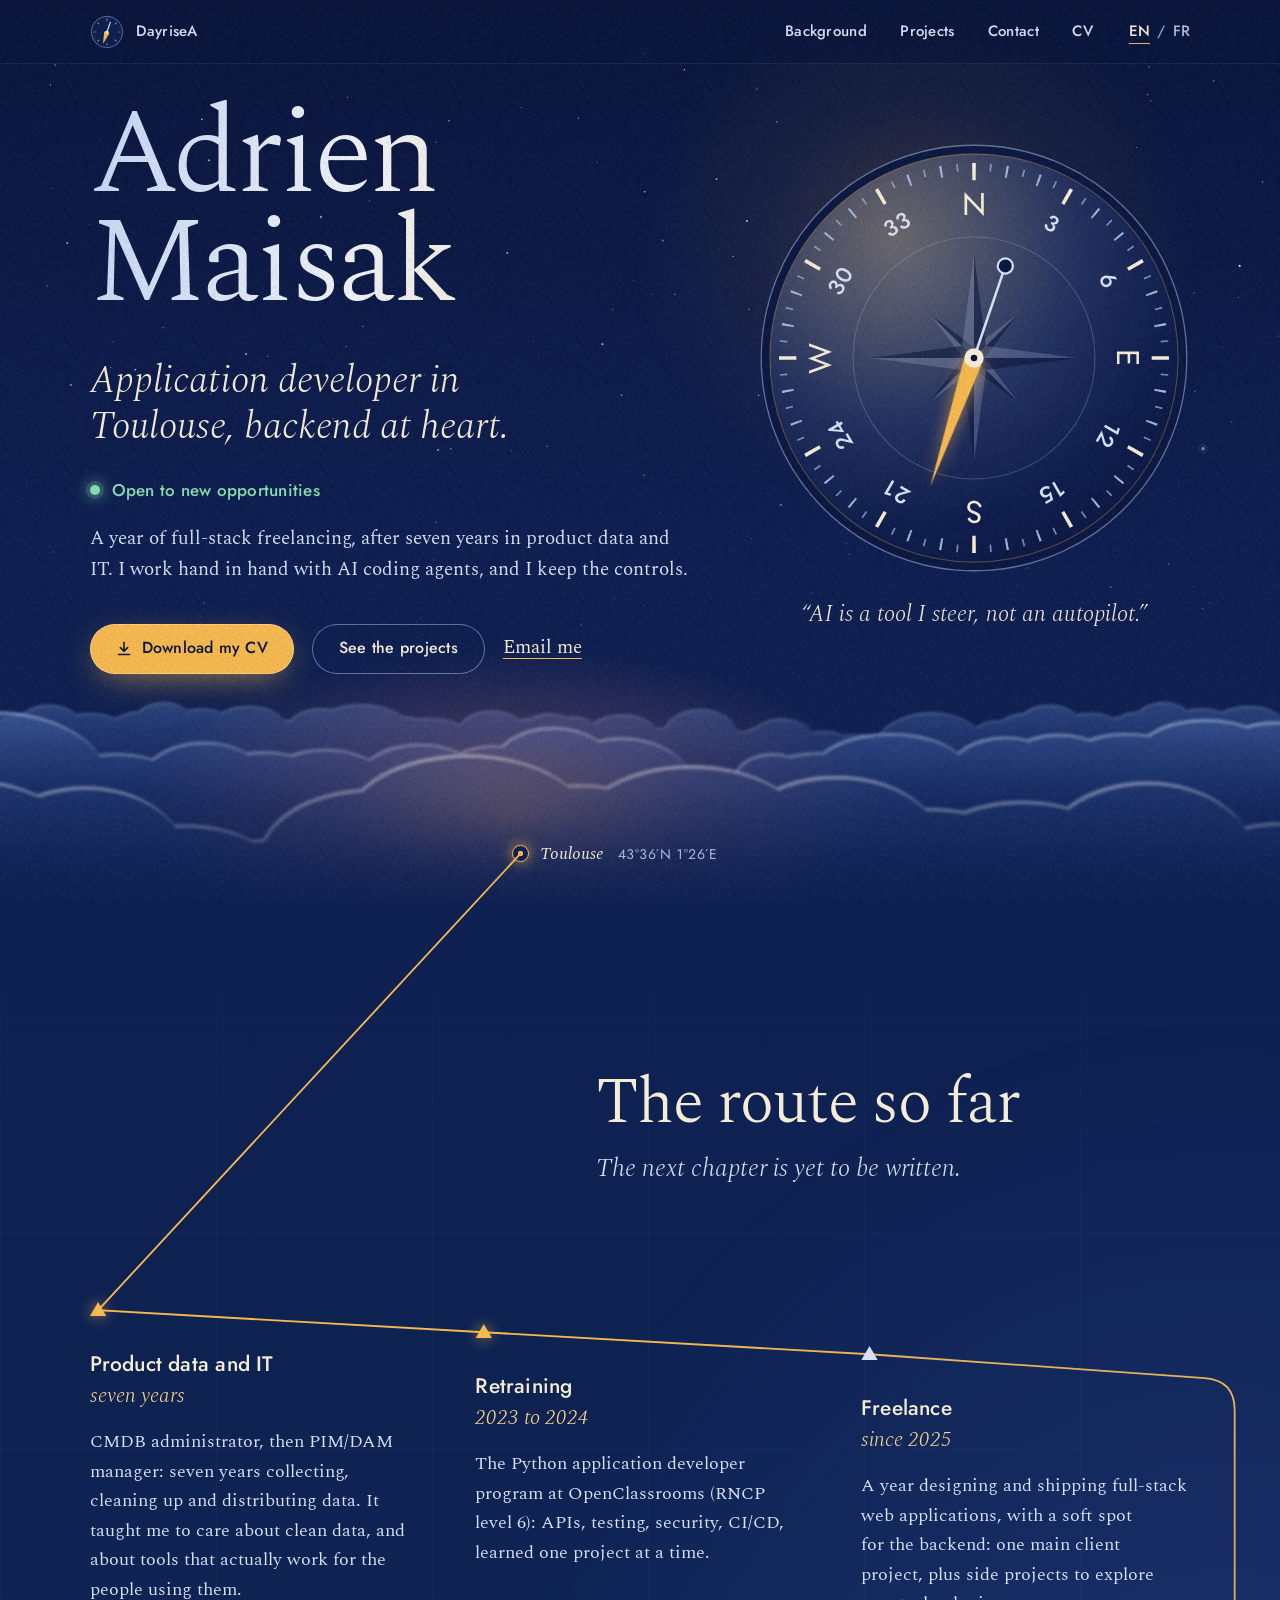
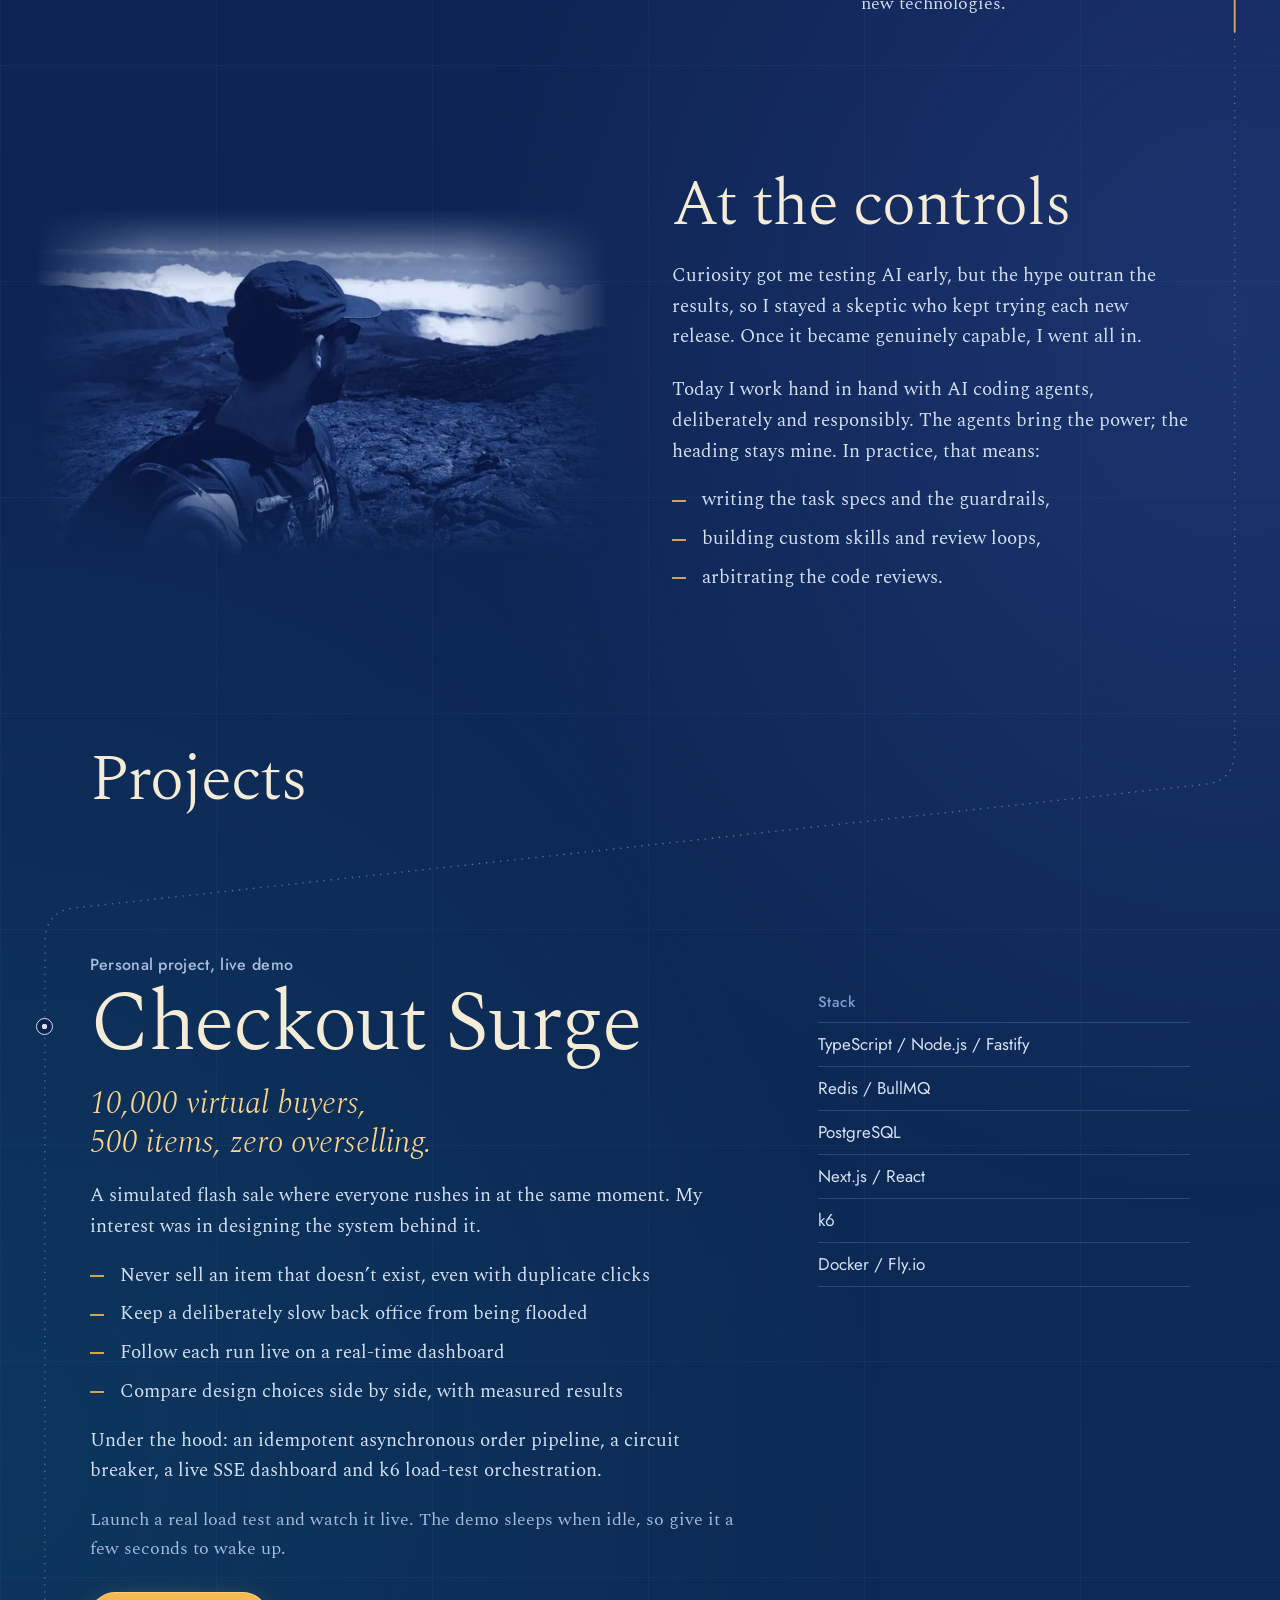
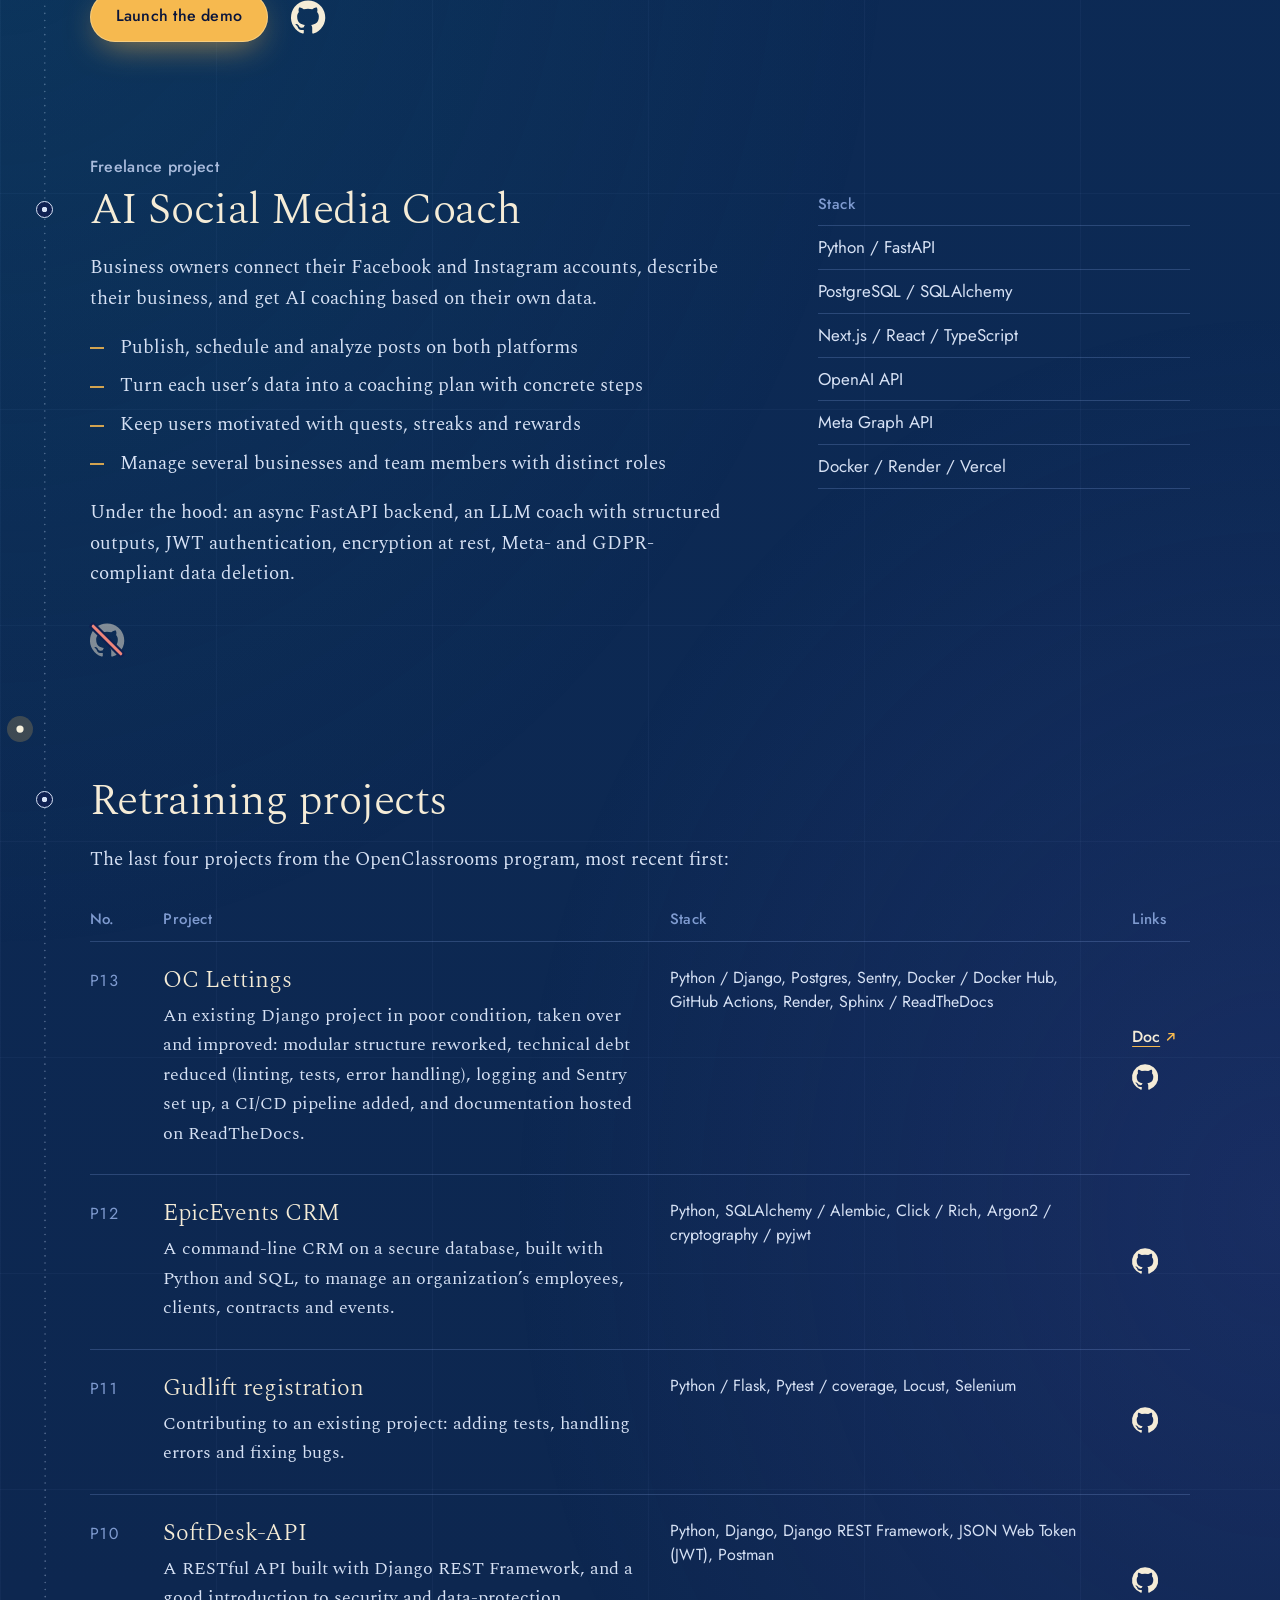
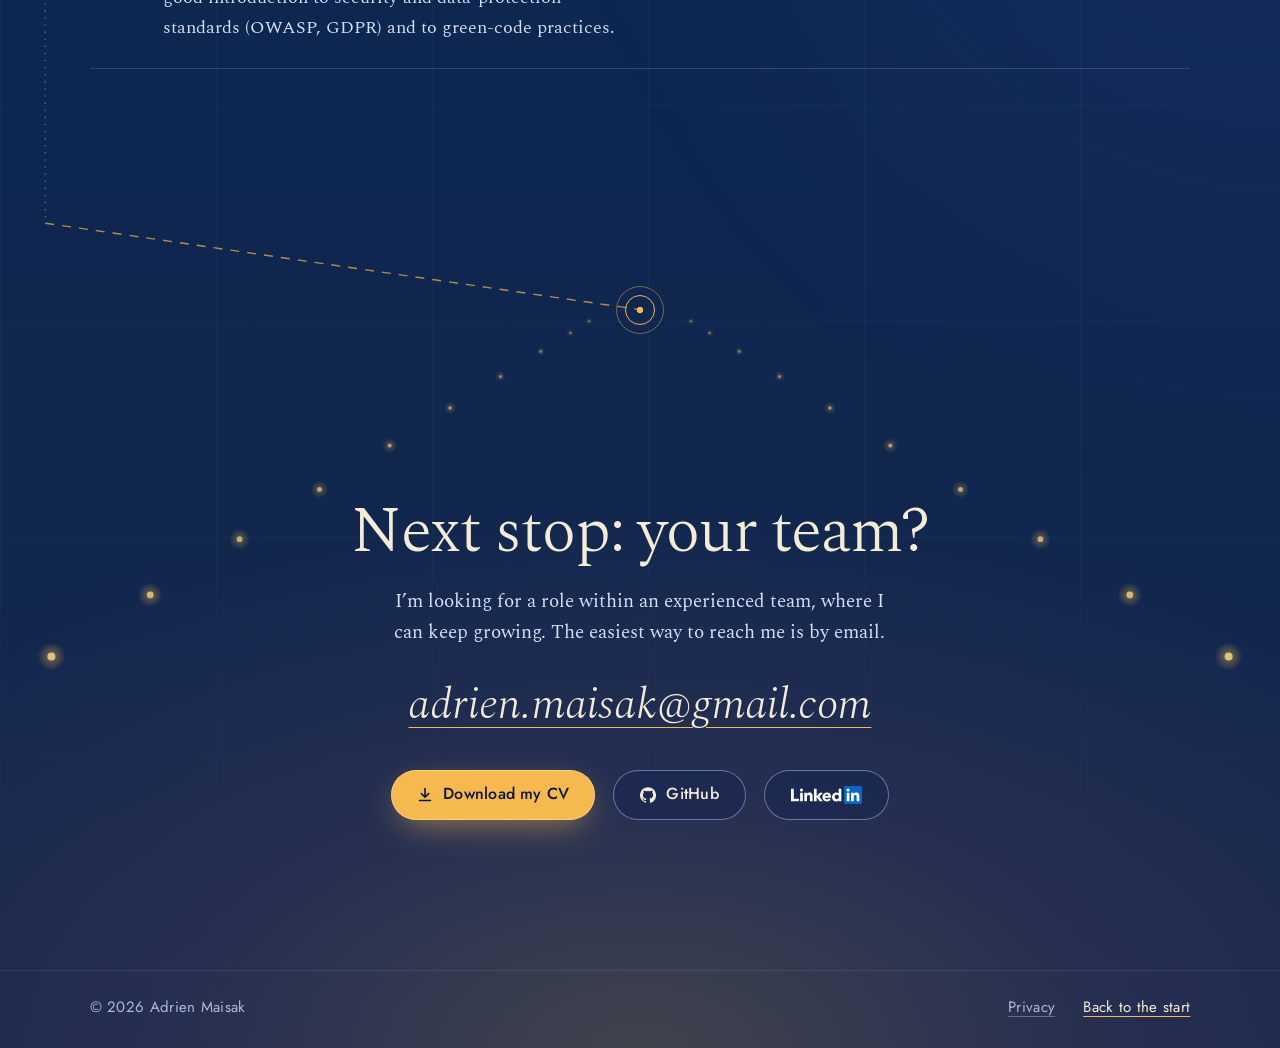
==== commit 4e4ae2de: "feat: add privacy pages for the portfolio and its assistant Add /privacy/ and /fr/confidentialite/: " ====
--- a/index.html
+++ b/index.html
@@ -379,7 +379,10 @@
   <footer class="foot">
     <div class="wrap foot__in">
       <p>© 2026 Adrien Maisak</p>
-      <a class="link" href="#top">Back to the start</a>
+      <p class="foot__links">
+        <a class="foot__quiet" href="privacy/">Privacy</a>
+        <a class="link" href="#top">Back to the start</a>
+      </p>
     </div>
   </footer>
 
@@ -471,7 +474,7 @@
           <p class="askfolio__status" id="askfolio-status" aria-hidden="true"></p>
         </div>
         <form class="askfolio__ask" id="askfolio-ask">
-          <p class="askfolio__privacy">Questions are logged anonymously to improve this assistant. Do not share sensitive information.</p>
+          <p class="askfolio__privacy">Questions are logged anonymously to improve this assistant. Do not share sensitive information. <a class="askfolio__more" href="privacy/" target="_blank" rel="noopener">Privacy<span class="vh"> (opens in a new tab)</span></a></p>
           <div class="askfolio__field-head">
             <label for="askfolio-question">Your question</label>
             <span class="askfolio__counter" id="askfolio-counter"></span>
@@ -493,7 +496,7 @@
             <form class="askfolio__offer" id="askfolio-offer">
               <p class="askfolio__invite">Check a job offer against Adrien’s profile.</p>
               <p class="askfolio__disclaimer" id="askfolio-offer-disclaimer"></p>
-              <p class="askfolio__privacy">Paste the job offer or upload it as a PDF. The file and the text are not stored. Questions are logged anonymously to improve this assistant.</p>
+              <p class="askfolio__privacy">Paste the job offer or upload it as a PDF. The file and the text are not stored. Questions are logged anonymously to improve this assistant. <a class="askfolio__more" href="privacy/" target="_blank" rel="noopener">Privacy<span class="vh"> (opens in a new tab)</span></a></p>
               <label class="askfolio__label" for="askfolio-offer-text">Job offer text</label>
               <textarea class="askfolio__question askfolio__offer-text" id="askfolio-offer-text" rows="6" aria-describedby="askfolio-offer-error"></textarea>
               <p class="askfolio__or">or</p>
--- a/index.css
+++ b/index.css
@@ -1394,6 +1394,225 @@
   margin-top: 38px;
 }
 
+/* ---------- Text pages (privacy): a flight plan read under the reading lamp ----------
+   One column of text; the sections are waypoints on a dotted plan line, the route's own dots. */
+
+.doc {
+  --rail: calc(var(--lane) * -1);
+  padding: calc(64px + clamp(56px, 9vw, 112px)) 0 clamp(88px, 11vw, 144px);
+}
+
+.doc__in {
+  position: relative;
+}
+
+/* Wide screens: the contents, in the margin, stay in view while the text scrolls */
+.doc__toc {
+  display: none;
+}
+
+@media (min-width: 1100px) {
+  .doc__in {
+    display: grid;
+    grid-template-columns: minmax(0, 40em) minmax(0, 15em);
+    justify-content: space-between;
+    column-gap: 64px;
+  }
+
+  .doc__head,
+  .doc__body {
+    grid-column: 1;
+  }
+
+  .doc__toc {
+    display: block;
+    grid-column: 2;
+    grid-row: 1 / span 2;
+    align-self: start;
+    position: sticky;
+    top: 112px;
+    max-height: calc(100vh - 136px);
+    overflow-y: auto;
+    overscroll-behavior: contain;
+    margin-top: 14px;
+  }
+}
+
+.doc__toc-title {
+  padding-bottom: 10px;
+  font: 500 .9375rem/1.3 var(--sans);
+  letter-spacing: .03em;
+  color: var(--haze);
+}
+
+.doc__toc ol {
+  border-left: 1px solid var(--rule);
+}
+
+.doc__toc a {
+  display: block;
+  padding: 6px 0 6px 18px;
+  font: 400 .9375rem/1.35 var(--sans);
+  letter-spacing: .01em;
+  color: var(--moon-dim);
+  text-decoration: none;
+  transition: color .2s;
+}
+
+.doc__toc a:hover {
+  color: var(--lamp-soft);
+}
+
+/* Inside the scrolling list, the ring is drawn within the link so it is not clipped */
+.doc__toc a:focus-visible {
+  outline-offset: -2px;
+}
+
+.doc__head,
+.doc__body {
+  max-width: 40em;
+}
+
+/* Fragment targets (the title, the section headings) land below the sticky top bar */
+.doc__head,
+.doc__part > h2 {
+  scroll-margin-top: 96px;
+}
+
+.doc h1 {
+  font-size: clamp(3rem, 2.2rem + 3.6vw, 5rem);
+  line-height: 1;
+  letter-spacing: -.025em;
+}
+
+/* « Confidentialité » is one long word: on the narrowest phones it shrinks to fit the column
+   (68px: the narrow layout's side margins) */
+.doc h1:lang(fr) {
+  font-size: min(clamp(3rem, 2.2rem + 3.6vw, 5rem), calc((100vw - 68px) / 6.6));
+}
+
+.doc__lede {
+  max-width: 26em;
+  margin-top: 18px;
+  font-style: italic;
+  font-weight: 300;
+  font-size: clamp(1.25rem, 1.05rem + .7vw, 1.5625rem);
+  line-height: 1.35;
+  color: var(--moon);
+  text-wrap: balance;
+}
+
+.doc__date {
+  margin-top: 20px;
+  font: 400 .9375rem/1.4 var(--sans);
+  letter-spacing: .02em;
+  color: var(--moon-dim);
+}
+
+.doc__body {
+  position: relative;
+  margin-top: clamp(56px, 7vw, 88px);
+}
+
+/* The plan line, from the first waypoint down, fading out under the last section */
+.doc__body::before {
+  content: '';
+  position: absolute;
+  left: calc(var(--rail) - .75px);
+  top: .9em;
+  bottom: 0;
+  width: 1.5px;
+  background: repeating-linear-gradient(180deg, rgba(169, 187, 220, .5) 0 1.5px, transparent 1.5px 8.5px);
+  -webkit-mask-image: linear-gradient(#000 calc(100% - 160px), transparent);
+  mask-image: linear-gradient(#000 calc(100% - 160px), transparent);
+}
+
+.doc__part + .doc__part {
+  margin-top: clamp(52px, 6vw, 76px);
+}
+
+.doc__part > h2 {
+  position: relative;
+  font-size: clamp(1.75rem, 1.35rem + 1.5vw, 2.5rem);
+  line-height: 1.12;
+  letter-spacing: -.012em;
+}
+
+/* Each section is a waypoint ring on the line, as on the home page's route */
+.doc__part > h2::before {
+  content: '';
+  position: absolute;
+  left: calc(var(--rail) - 8.5px);
+  top: calc(.56em - 8.5px);
+  width: 17px;
+  height: 17px;
+  box-sizing: border-box;
+  border: 1.5px solid var(--moon);
+  border-radius: 50%;
+  background: radial-gradient(circle, var(--moon) 0 2.5px, var(--night) 3px);
+}
+
+.doc h3 {
+  margin-top: 28px;
+  font: 500 1.125rem/1.3 var(--sans);
+  letter-spacing: .01em;
+  color: var(--paper);
+}
+
+.doc__part > p,
+.doc__part > .ticks {
+  margin-top: 18px;
+}
+
+.doc h3 + p,
+.doc h3 + .ticks {
+  margin-top: 10px;
+}
+
+.doc__part > h2 + p,
+.doc__part > h2 + .ticks,
+.doc__part > h2 + .doc__list {
+  margin-top: 22px;
+}
+
+/* Named entries (a provider, a kind of data) on ruled lines, like a project's stack */
+.doc__list {
+  margin: 0;
+}
+
+.doc__list > div {
+  padding: 16px 0 18px;
+  border-top: 1px solid var(--rule);
+}
+
+.doc__list > div:last-child {
+  border-bottom: 1px solid var(--rule);
+}
+
+.doc__list dt {
+  font: 500 1.0625rem/1.35 var(--sans);
+  letter-spacing: .01em;
+  color: var(--paper);
+}
+
+.doc__list dd {
+  margin: 6px 0 0;
+}
+
+.doc__list + p {
+  margin-top: 22px;
+}
+
+.doc__part > p + .doc__list {
+  margin-top: 18px;
+}
+
+.doc code {
+  font: .84em/1.4 ui-monospace, 'SF Mono', Menlo, Consolas, monospace;
+  color: var(--paper);
+  overflow-wrap: anywhere;
+}
+
 /* ---------- Footer ---------- */
 
 .foot {
@@ -1410,6 +1629,37 @@
   justify-content: space-between;
   gap: 8px 24px;
   padding-block: 26px 30px;
+}
+
+.foot__links {
+  display: flex;
+  flex-wrap: wrap;
+  gap: 8px 28px;
+}
+
+/* Taller targets than the line, without moving it */
+.foot__links a {
+  position: relative;
+}
+
+.foot__links a::after {
+  content: '';
+  position: absolute;
+  inset: -12px -4px;
+}
+
+.foot__quiet {
+  color: var(--moon-dim);
+  text-decoration: underline;
+  text-decoration-color: rgba(169, 187, 220, .45);
+  text-decoration-thickness: 1px;
+  text-underline-offset: .24em;
+  transition: text-decoration-color .2s, color .2s;
+}
+
+.foot__quiet:hover {
+  color: var(--lamp-soft);
+  text-decoration-color: var(--lamp);
 }
 
 /* ---------- Narrow screens: the route runs down the left margin ---------- */
@@ -1568,6 +1818,11 @@
     order: -1;
     margin-top: 0;
   }
+
+  /* The plan line runs where the route's waypoints sit on the home page */
+  .doc {
+    --rail: -26px;
+  }
 }
 
 @media (max-width: 699px) {
@@ -1652,8 +1907,43 @@
   .sky,
   .route,
   .instrument .dial,
+  .doc__body::before,
+  .doc__part > h2::before,
+  .doc__toc,
+  .skip,
   body::after {
     display: none;
+  }
+
+  .doc {
+    padding-top: 0;
+  }
+
+  .doc h2,
+  .doc h3,
+  .doc__list dt {
+    break-after: avoid;
+  }
+
+  .doc__list > div,
+  .doc .ticks li {
+    break-inside: avoid;
+  }
+
+  .doc .ticks li::before {
+    -webkit-print-color-adjust: exact;
+    print-color-adjust: exact;
+  }
+
+  .doc__lede,
+  .doc__date,
+  .doc h3,
+  .doc__list dt,
+  .doc code,
+  .doc .link,
+  .doc ~ .foot,
+  .doc ~ .foot a {
+    color: #111;
   }
 
   html,
--- a/assets/askfolio/assistant.css
+++ b/assets/askfolio/assistant.css
@@ -1227,6 +1227,29 @@
   color: var(--moon-dim);
 }
 
+/* The link to the privacy page, at the end of the notice. Its target reaches 44px through a
+   pseudo-element, so the line keeps its height and the focus ring hugs the word. */
+.askfolio__more {
+  position: relative;
+  color: var(--paper);
+  text-decoration: underline;
+  text-decoration-color: var(--lamp);
+  text-decoration-thickness: 1px;
+  text-underline-offset: .24em;
+  white-space: nowrap;
+}
+
+.askfolio__more::after {
+  content: '';
+  position: absolute;
+  inset: -12px -4px;
+}
+
+.askfolio__more:hover {
+  color: var(--lamp-soft);
+  text-decoration-thickness: 2px;
+}
+
 .askfolio__field-head {
   display: flex;
   flex-wrap: wrap;
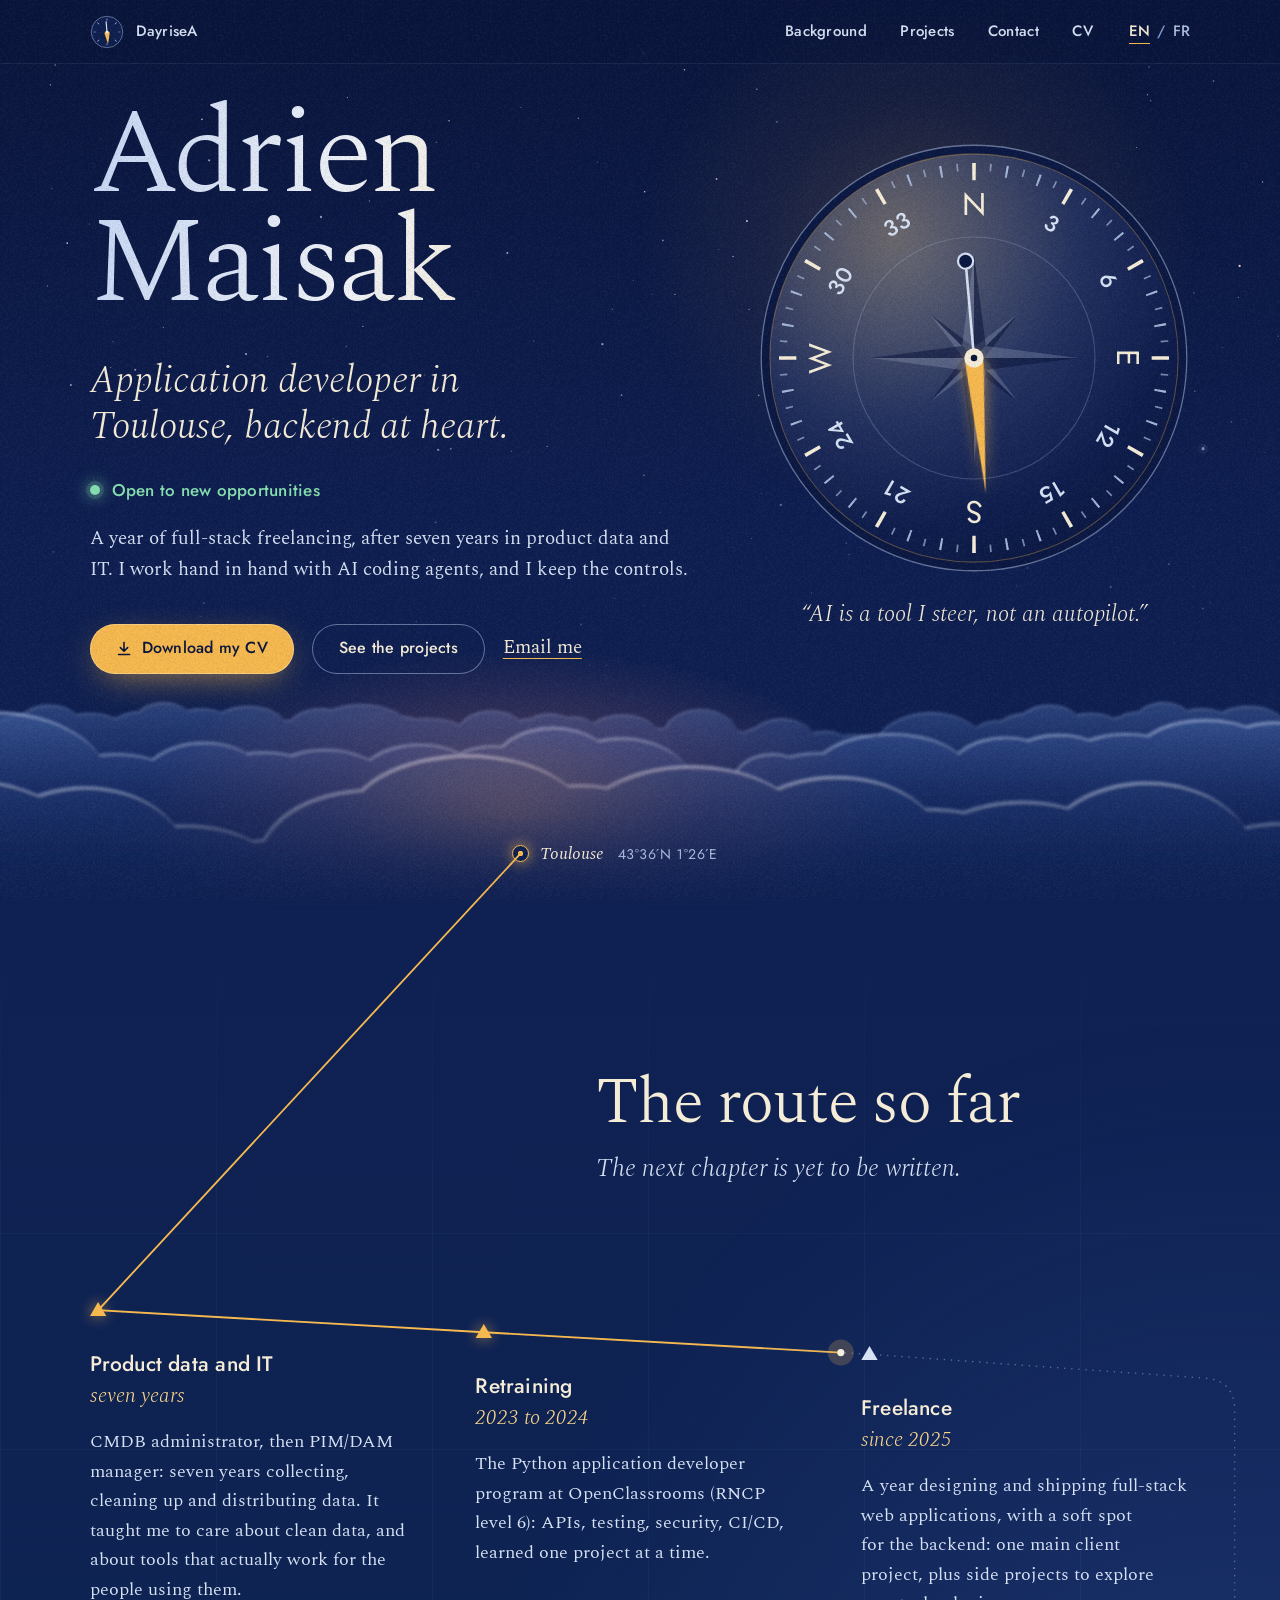
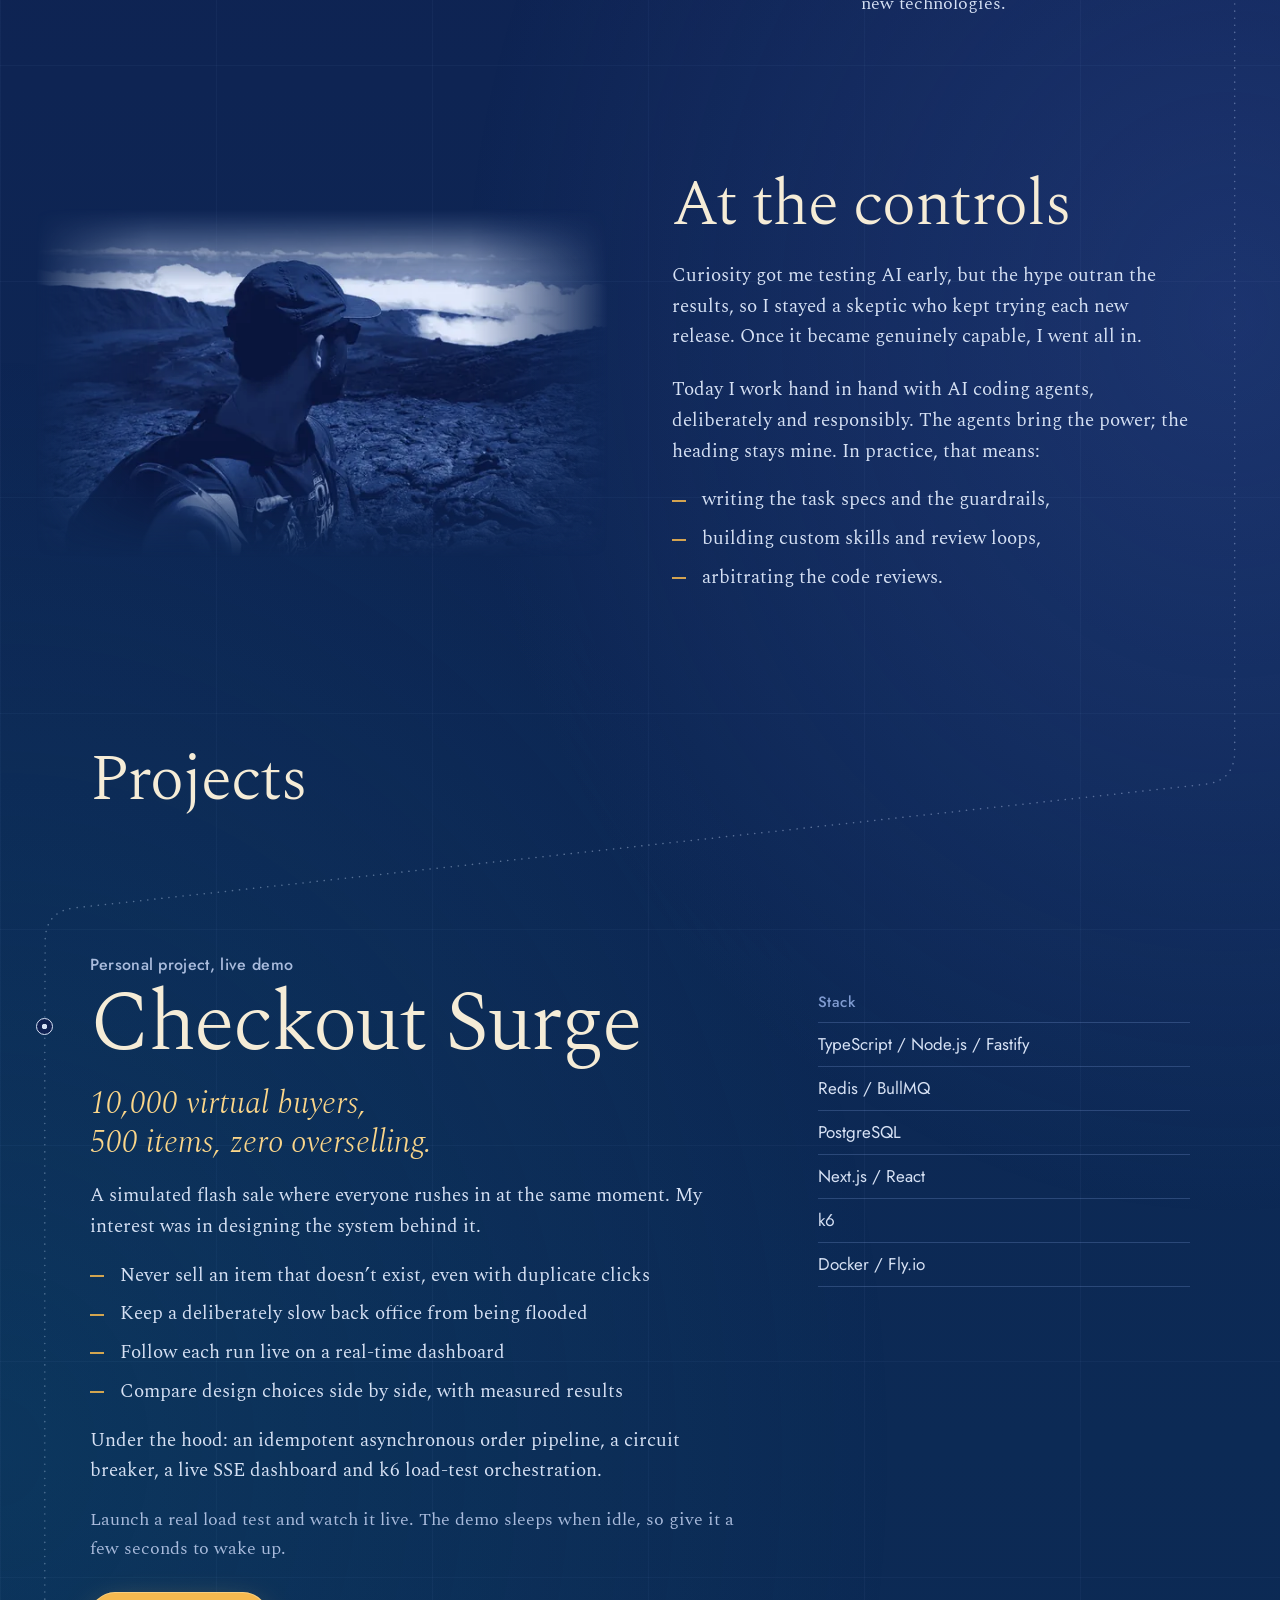
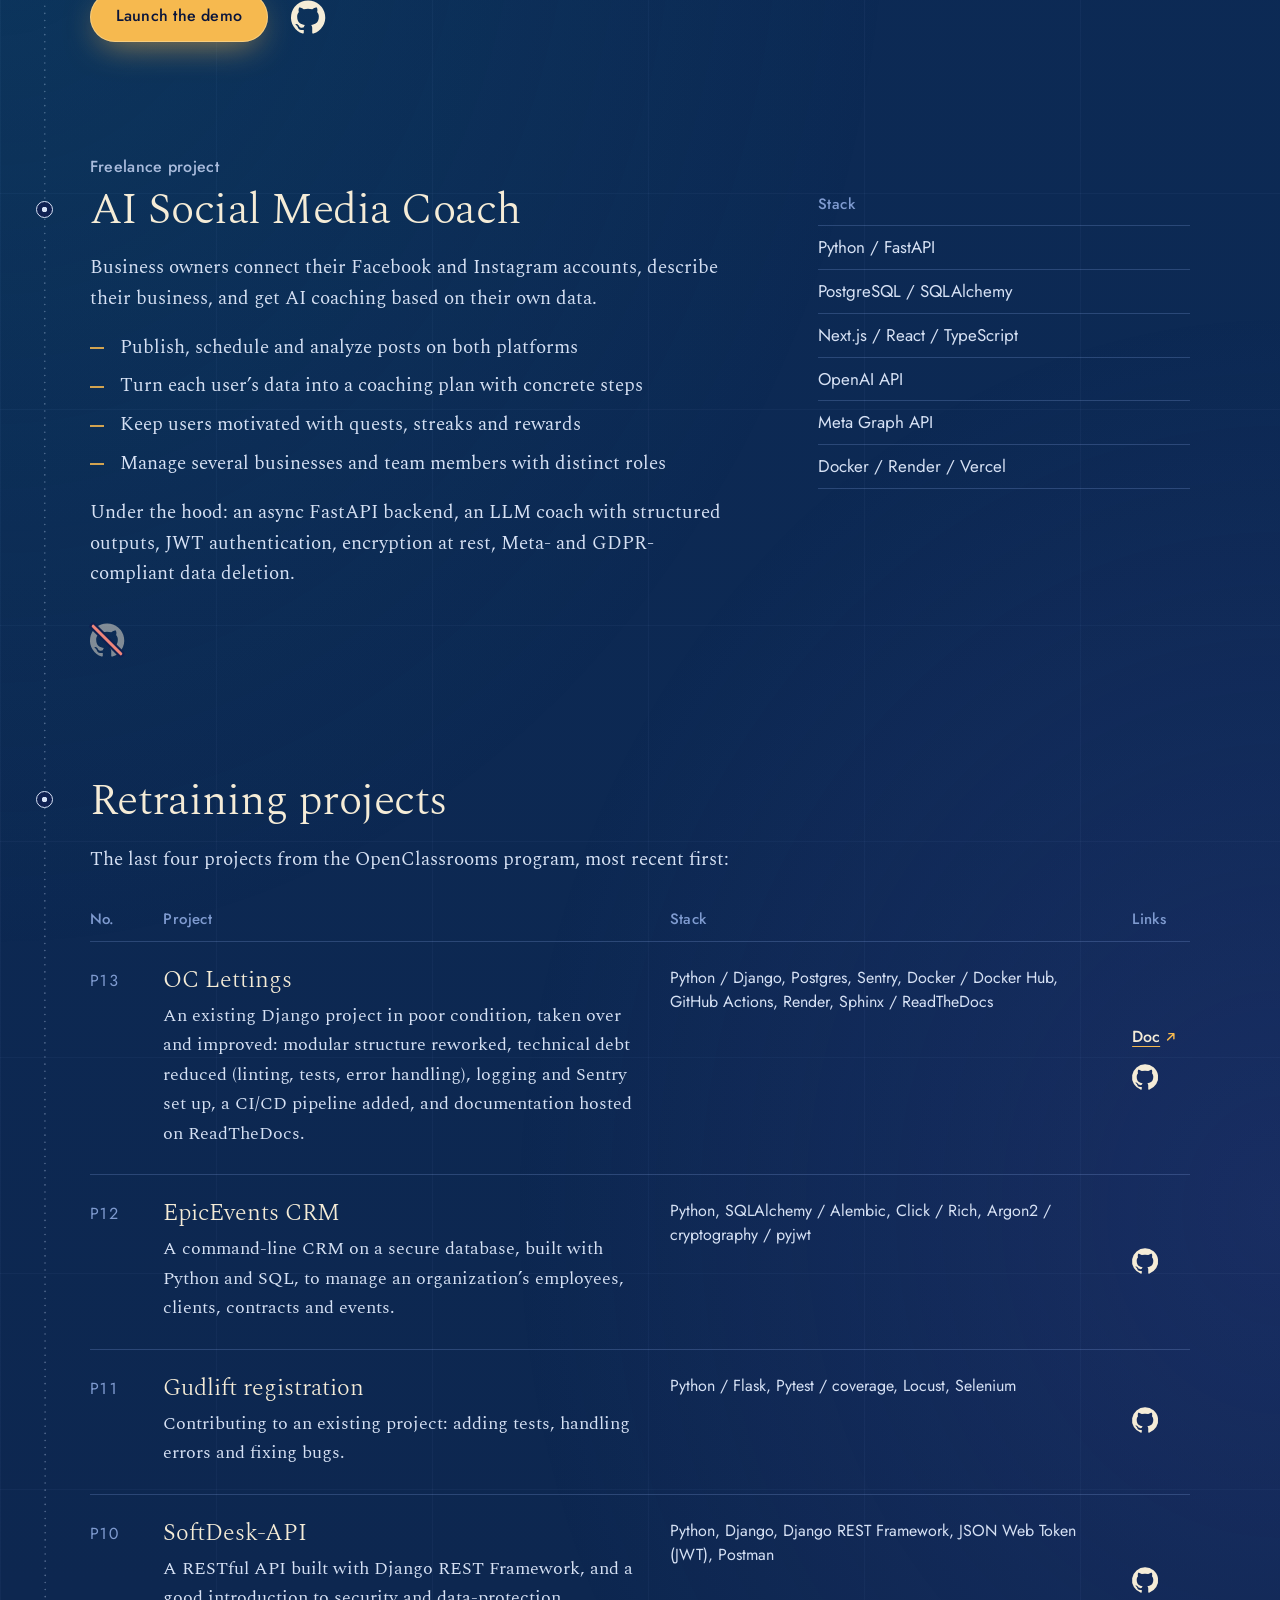
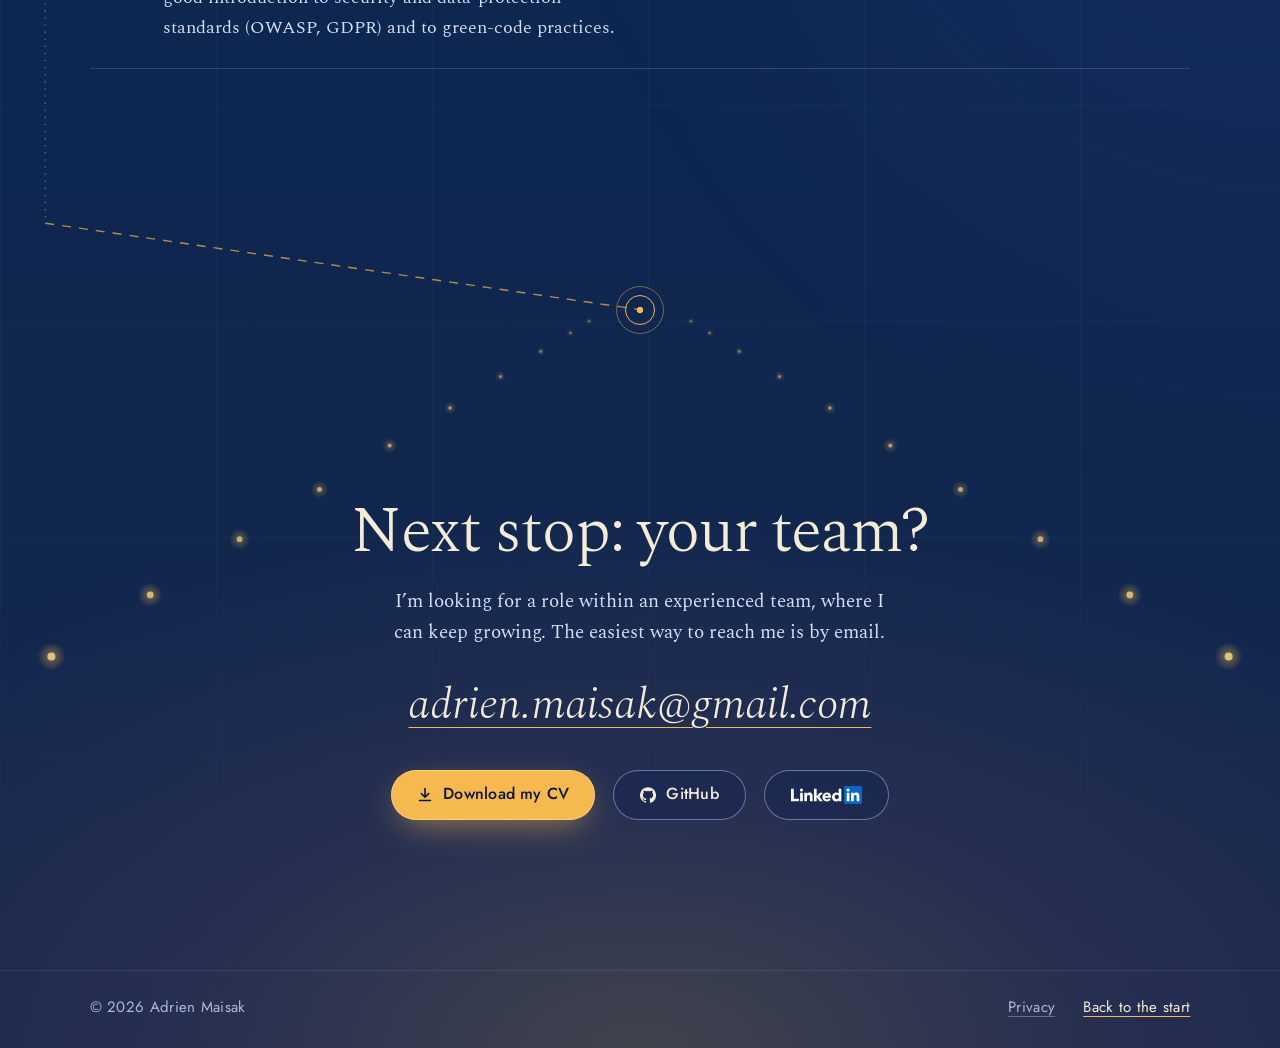
==== commit c3ddb915: "feat: let visitors close the assistant's notices Turn the assistant's three notices into notes the v" ====
--- a/index.html
+++ b/index.html
@@ -413,9 +413,12 @@
         </button>
       </div>
       <p class="askfolio__disclosure" id="askfolio-disclosure"></p>
-      <div class="askfolio__tabs" role="tablist" aria-label="Assistant modes">
-        <button class="askfolio__tab" id="askfolio-tab-chat" type="button" role="tab" aria-selected="true" aria-controls="askfolio-view-chat">Conversation</button>
-        <button class="askfolio__tab" id="askfolio-tab-offer" type="button" role="tab" aria-selected="false" aria-controls="askfolio-view-offer" tabindex="-1">Job offer<span class="askfolio__tab-mark" id="askfolio-tab-mark" hidden><span class="vh">, report ready</span></span></button>
+      <div class="askfolio__bands">
+        <div class="askfolio__tabs" role="tablist" aria-label="Assistant modes">
+          <button class="askfolio__tab" id="askfolio-tab-chat" type="button" role="tab" aria-selected="true" aria-controls="askfolio-view-chat">Conversation</button>
+          <button class="askfolio__tab" id="askfolio-tab-offer" type="button" role="tab" aria-selected="false" aria-controls="askfolio-view-offer" tabindex="-1">Job offer<span class="askfolio__tab-mark" id="askfolio-tab-mark" hidden><span class="vh">, report ready</span></span></button>
+        </div>
+        <a class="askfolio__privacy" id="askfolio-privacy" href="privacy/" target="_blank" rel="noopener" hidden><svg viewBox="0 0 16 16" aria-hidden="true" focusable="false"><path d="M8 1.75 2.75 3.6v4.1c0 3.1 2.2 5.6 5.25 6.55 3.05-.95 5.25-3.45 5.25-6.55V3.6z"/><path d="M8 8.4v2.2"/><circle cx="8" cy="7" r="1.4"/></svg><span class="askfolio__privacy-word">Privacy</span><span class="vh"> (opens in a new tab)</span></a>
       </div>
       <div class="askfolio__scale" aria-hidden="true"><span class="askfolio__needle"></span></div>
     </header>
@@ -474,7 +477,13 @@
           <p class="askfolio__status" id="askfolio-status" aria-hidden="true"></p>
         </div>
         <form class="askfolio__ask" id="askfolio-ask">
-          <p class="askfolio__privacy">Questions are logged anonymously to improve this assistant. Do not share sensitive information. <a class="askfolio__more" href="privacy/" target="_blank" rel="noopener">Privacy<span class="vh"> (opens in a new tab)</span></a></p>
+          <div class="askfolio__placard" id="askfolio-placard-chat" role="group" aria-label="Privacy notice" data-askfolio-placard="chat">
+            <p class="askfolio__placard-text">Questions are logged anonymously to improve this assistant. Do not share sensitive information. <a class="askfolio__more" href="privacy/" target="_blank" rel="noopener">Privacy<span class="vh"> (opens in a new tab)</span></a></p>
+            <div class="askfolio__placard-actions">
+              <button class="askfolio__placard-ok" type="button" data-askfolio-close="session">OK</button>
+              <button class="askfolio__placard-never" type="button" data-askfolio-close="always">Don’t show again</button>
+            </div>
+          </div>
           <div class="askfolio__field-head">
             <label for="askfolio-question">Your question</label>
             <span class="askfolio__counter" id="askfolio-counter"></span>
@@ -494,9 +503,14 @@
         <div class="askfolio__body askfolio__body--offer">
           <div class="askfolio__sheet" id="askfolio-sheet">
             <form class="askfolio__offer" id="askfolio-offer">
-              <p class="askfolio__invite">Check a job offer against Adrien’s profile.</p>
-              <p class="askfolio__disclaimer" id="askfolio-offer-disclaimer"></p>
-              <p class="askfolio__privacy">Paste the job offer or upload it as a PDF. The file and the text are not stored. Questions are logged anonymously to improve this assistant. <a class="askfolio__more" href="privacy/" target="_blank" rel="noopener">Privacy<span class="vh"> (opens in a new tab)</span></a></p>
+              <p class="askfolio__invite askfolio__lead">Paste a job offer, or upload it as a PDF, to check it against Adrien’s profile.</p>
+              <div class="askfolio__placard" id="askfolio-placard-offer" role="group" aria-label="About the analysis" data-askfolio-placard="offer">
+                <p class="askfolio__placard-text">The analysis will be generated by AI from this portfolio’s content. It may be incomplete or wrong and does not replace an interview: read it critically. The file and the offer’s text will not be stored. <a class="askfolio__more" href="privacy/" target="_blank" rel="noopener">Privacy<span class="vh"> (opens in a new tab)</span></a></p>
+                <div class="askfolio__placard-actions">
+                  <button class="askfolio__placard-ok" type="button" data-askfolio-close="session">OK</button>
+                  <button class="askfolio__placard-never" type="button" data-askfolio-close="always">Don’t show again</button>
+                </div>
+              </div>
               <label class="askfolio__label" for="askfolio-offer-text">Job offer text</label>
               <textarea class="askfolio__question askfolio__offer-text" id="askfolio-offer-text" rows="6" aria-describedby="askfolio-offer-error"></textarea>
               <p class="askfolio__or">or</p>
--- a/assets/askfolio/assistant.css
+++ b/assets/askfolio/assistant.css
@@ -412,11 +412,78 @@
 }
 
 /* The two views, as two bands of the radio: the selected one is lit by a lamp bar that rests on the
-   tuning scale. */
+   tuning scale. The privacy link shares their row, at its far end, once the notices that held it are
+   closed: a quiet underlined word in moonlight, smaller than the tabs, with no bar to light. */
+.askfolio__bands {
+  display: flex;
+  align-items: baseline;
+  gap: 12px;
+  margin-top: 4px;
+}
+
 .askfolio__tabs {
   display: flex;
   gap: 22px;
-  margin-top: 4px;
+}
+
+.askfolio__privacy {
+  display: inline-flex;
+  flex: none;
+  align-items: center;
+  min-height: 44px;
+  margin: 0 6px 0 auto;
+  padding: 0 2px;
+  font: 400 .875rem/1.3 var(--sans);
+  letter-spacing: .01em;
+  color: var(--moon-dim);
+  text-decoration: underline;
+  text-decoration-color: rgba(169, 187, 220, .5);
+  text-decoration-thickness: 1px;
+  text-underline-offset: .24em;
+  white-space: nowrap;
+  transition: color .2s;
+}
+
+.askfolio__privacy:hover {
+  color: var(--lamp-soft);
+  text-decoration-color: var(--lamp);
+}
+
+.askfolio__privacy svg {
+  display: none;
+  width: 18px;
+  height: 18px;
+  fill: none;
+  stroke: currentColor;
+  stroke-width: 1.4;
+  stroke-linecap: round;
+  stroke-linejoin: round;
+}
+
+/* The narrowest phones have no room for the word beside two French tabs: a shield with a keyhole,
+   the usual sign for privacy, in a 44px target says it; the word is still read. */
+@media (max-width: 359px) {
+  .askfolio__privacy {
+    justify-content: center;
+    width: 44px;
+    margin-right: 0;
+    padding: 0;
+    border-radius: 50%;
+    align-self: center;
+  }
+
+  .askfolio__privacy svg {
+    display: block;
+  }
+
+  .askfolio__privacy-word {
+    position: absolute;
+    width: 1px;
+    height: 1px;
+    overflow: hidden;
+    clip-path: inset(50%);
+    white-space: nowrap;
+  }
 }
 
 .askfolio__tab {
@@ -698,9 +765,11 @@
 
 /* ---------- Conversation ---------- */
 
-/* Everything under the header and the strip. It fits the panel; when the panel is too short for a
-   view's minimum (a phone in landscape, a virtual keyboard), it scrolls instead of clipping, so that
-   Send and Analyze stay reachable and the header never moves. */
+/* Everything under the header and the strip. It fits the panel: in the conversation, the composer
+   (the notice, the question, Send) keeps its height at the bottom and the part above it gives, the
+   log or the empty conversation scrolling inside itself. Only when the panel is too short for even a
+   small body over the composer (a phone in landscape, a virtual keyboard) does it scroll as a whole,
+   instead of clipping, so that Send and Analyze stay reachable and the header never moves. */
 .askfolio__main {
   display: flex;
   flex: 1 1 0;
@@ -725,7 +794,8 @@
   display: flex;
   flex: 1 1 0;
   flex-direction: column;
-  min-height: 7.5rem;
+  min-height: 0; /* it gives way before the composer does; assistant.js keeps it a share of the
+                    room when it sizes the question field */
 }
 
 .askfolio__log {
@@ -750,19 +820,51 @@
   display: none;
 }
 
-/* Without messages, the body is as tall as the invitation and its suggestions: on a short panel,
-   .askfolio__main scrolls instead of letting them run under the question. */
-.askfolio__body:has(> .askfolio__log:empty) {
-  min-height: auto;
-}
-
-/* An empty conversation invites a question, and suggests two or three that fit the topic. */
+/* An empty conversation invites a question, and suggests two or three that fit the topic. It rests
+   on the composer; on a panel too short for it, it scrolls inside itself from its top (the auto
+   margin, unlike flex-end, never pushes content out of reach), and a fade marks the edge that has
+   more (assistant.js sets is-above and is-below). */
 .askfolio__empty {
   display: flex;
-  flex: 1 0 auto;
+  flex: 1 1 auto;
   flex-direction: column;
-  justify-content: flex-end;
-  padding: 24px 20px 14px;
+  min-height: 0;
+  padding: 8px 20px 14px;
+  overflow-y: auto;
+  overscroll-behavior: contain;
+  scrollbar-width: thin;
+  scrollbar-color: rgba(169, 187, 220, .3) transparent;
+}
+
+.askfolio__starter {
+  margin-top: auto;
+}
+
+/* A suggestion reached with the keyboard is scrolled clear of the edges, its focus ring included,
+   and no fade covers it while it has the focus (below). */
+.askfolio__empty {
+  scroll-padding-block: 8px;
+}
+
+
+.askfolio__empty.is-below {
+  -webkit-mask-image: linear-gradient(#000 max(calc(100% - 40px), 60%), transparent);
+  mask-image: linear-gradient(#000 max(calc(100% - 40px), 60%), transparent);
+}
+
+.askfolio__empty.is-above {
+  -webkit-mask-image: linear-gradient(transparent, #000 min(28px, 30%));
+  mask-image: linear-gradient(transparent, #000 min(28px, 30%));
+}
+
+.askfolio__empty.is-above.is-below {
+  -webkit-mask-image: linear-gradient(transparent, #000 min(28px, 30%), #000 max(calc(100% - 40px), 60%), transparent);
+  mask-image: linear-gradient(transparent, #000 min(28px, 30%), #000 max(calc(100% - 40px), 60%), transparent);
+}
+
+.askfolio__empty:has(.askfolio__suggestion:focus-visible) {
+  -webkit-mask-image: none;
+  mask-image: none;
 }
 
 .askfolio__invite {
@@ -1222,12 +1324,131 @@
   display: none;
 }
 
-.askfolio__privacy {
-  font: 400 .875rem/1.4 var(--sans);
+/* ---------- Placards: what to know before using a view, closed by the visitor ----------
+   A note clipped to the log, not an alert: moonlight text in a faint well with a hairline edge. Its
+   two actions are smaller and quieter than Send and Analyze: "OK", outlined in lamp light as
+   everything the visitor can touch, and "Don't show again", an underlined word beside it. Closing it
+   collapses it (assistant.js, which animates its box: border-box); then it is gone. */
+
+.askfolio__placard {
+  box-sizing: border-box;
+  margin: 0 0 12px;
+  padding: 10px 14px 8px 15px;
+  overflow: hidden; /* while it collapses */
+  font: 400 .875rem/1.5 var(--sans);
+  color: var(--moon);
+  background: rgba(132, 162, 222, .065);
+  border: 1px solid rgba(132, 162, 222, .17);
+  border-radius: 12px;
+}
+
+.askfolio__placard-text {
+  max-width: 34em;
+  overflow-wrap: break-word;
+}
+
+/* The actions' row is as high as the keys (28px); their 44px targets reach over the spacing above
+   and below it, which keeps the note short. Above, they start where the text's last line ends, and
+   the privacy link's own target stops there: the two never overlap. */
+.askfolio__placard-actions {
+  display: flex;
+  flex-wrap: wrap;
+  align-items: center;
+  gap: 0 6px;
+  margin: 8px 0 0 -2px;
+}
+
+.askfolio__placard .askfolio__more::after {
+  inset: -12px -4px 0;
+}
+
+.askfolio__placard-ok,
+.askfolio__placard-never {
+  position: relative;
+  display: inline-flex;
+  align-items: center;
+  justify-content: center;
+  min-height: 44px;
+  margin: -8px 0;
+  font: 500 .875rem/1.2 var(--sans);
+  letter-spacing: .015em;
+  background: none;
+  border: 0;
+  cursor: pointer;
+  transition: color .2s, border-color .2s, background-color .2s;
+}
+
+/* "OK": a small outlined key, drawn 28px high in its 44px target. The key is its ::before, behind
+   the word; the button itself stays a plain rectangle, so that its whole target takes a tap, and its
+   focus ring is drawn around the key. */
+.askfolio__placard-ok {
+  z-index: 0; /* the key's own layer, behind the word */
+  min-width: 60px;
+  padding: 0 17px;
+  color: var(--paper);
+}
+
+.askfolio__placard-ok::before {
+  content: '';
+  position: absolute;
+  z-index: -1;
+  inset: 8px 0;
+  background: rgba(15, 33, 82, .55);
+  border: 1px solid rgba(246, 185, 79, .7);
+  border-radius: 999px;
+  transition: border-color .2s;
+}
+
+.askfolio__placard-ok:hover {
+  color: var(--lamp-soft);
+}
+
+/* The focus ring around the key or the words, not their whole target. */
+.askfolio__placard-ok:focus-visible {
+  outline: none;
+}
+
+.askfolio__placard-ok:focus-visible::before {
+  outline: 2px solid var(--lamp);
+  outline-offset: 2px;
+}
+
+.askfolio__placard-never:focus-visible {
+  outline-offset: -4px;
+}
+
+.askfolio__placard-ok:hover::before {
+  border-color: var(--lamp);
+}
+
+.askfolio__placard-never {
+  padding: 0 8px;
+  font-weight: 400;
   color: var(--moon-dim);
-}
-
-/* The link to the privacy page, at the end of the notice. Its target reaches 44px through a
+  text-decoration: underline;
+  text-decoration-color: rgba(169, 187, 220, .5);
+  text-decoration-thickness: 1px;
+  text-underline-offset: .28em;
+}
+
+.askfolio__placard-never:hover {
+  color: var(--lamp-soft);
+  text-decoration-color: var(--lamp);
+}
+
+/* While nothing can be sent (a blocking notice), the notices about what is sent step aside: they
+   are not closed, and come back once sending is possible again. A report's disclaimer stays. */
+.askfolio.is-blocked .askfolio__placard:not(.askfolio__placard--report) {
+  display: none;
+}
+
+/* Above the question: the field's label follows it closely, and keeps the form's own top spacing
+   once it is gone. */
+.askfolio__placard + .askfolio__field-head {
+  margin-top: 0;
+}
+
+/* The link to the privacy page, at the end of a notice. Its target reaches 44px through a
    pseudo-element, so the line keeps its height and the focus ring hugs the word. */
 .askfolio__more {
   position: relative;
@@ -1281,7 +1502,7 @@
   width: 100%;
   min-height: calc(2lh + 22px);
   max-height: calc(7lh + 22px);
-  max-height: min(calc(7lh + 22px), 38cqh);
+  max-height: min(calc(7lh + 22px), 38cqh, var(--askfolio-room, 100vh)); /* assistant.js: the room left */
   margin-top: 6px;
   padding: 10px 14px;
   field-sizing: content;
@@ -1412,17 +1633,16 @@
   margin-bottom: 14px;
 }
 
-/* The fixed notice that an analysis is AI-generated: a margin note in the log, in plain
-   moonlight. */
-.askfolio__disclaimer {
-  padding: 2px 0 2px 14px;
-  font: 400 .9375rem/1.5 var(--sans);
-  color: var(--moon);
-  border-left: 2px solid var(--haze);
-}
-
-.askfolio__offer .askfolio__privacy {
-  margin-top: 14px;
+/* The form's lead: the invitation and what to do, in one line of the conversation's voice, a step
+   smaller, as it says more. */
+.askfolio__lead {
+  font-size: 1.1875rem;
+  line-height: 1.35;
+}
+
+/* Under the lead, the notice; the label of the text keeps its own spacing once it is gone. */
+.askfolio__offer .askfolio__placard {
+  margin-bottom: 0;
 }
 
 .askfolio__label {
@@ -1621,6 +1841,17 @@
   outline: none;
 }
 
+/* The disclaimer first, until it is closed; then the report starts with its first part, with no
+   rule above it, as if nothing had been there. */
+.askfolio__report > :first-child {
+  margin-top: 0;
+}
+
+.askfolio__report > h3:first-child {
+  padding-top: 0;
+  border-top: 0;
+}
+
 .askfolio__truncated {
   position: relative;
   margin-top: 12px;
@@ -1834,6 +2065,102 @@
   background: radial-gradient(circle, var(--moon) 0 1.6px, transparent 2px);
 }
 
+/* ---------- Limited heights: a notice and the conversation together ----------
+   While the conversation's notice is shown on a limited height of the room below the header (a
+   laptop's browser window), what is loose around the invitation tightens so that it, its
+   suggestions, the notice and the composer fit together: less air, compact suggestion rows where a
+   fine pointer needs no 44px target, and a question field that starts at one row and grows as the
+   visitor types. Once the notice is closed, they ease back to the comfortable layout, which taller
+   rooms always keep. */
+
+.askfolio__suggestion {
+  transition: color .2s, min-height .2s ease-out, padding .2s ease-out;
+}
+
+.askfolio__ask .askfolio__question {
+  transition: border-color .2s, box-shadow .2s, min-height .2s ease-out;
+}
+
+.askfolio__empty .askfolio__invite {
+  transition: font-size .2s ease-out;
+}
+
+@container (max-height: 580px) {
+  .askfolio:not(.is-blocked) .askfolio__view:has(> .askfolio__ask > .askfolio__placard:not([hidden])) {
+    & .askfolio__topic {
+      padding-top: 2px;
+    }
+
+    & .askfolio__empty {
+      padding-block: 3px 6px;
+    }
+
+    & .askfolio__invite {
+      font-size: 1.1875rem;
+    }
+
+    & .askfolio__suggestions {
+      margin-top: 4px;
+    }
+
+    & .askfolio__ask {
+      padding-top: 10px;
+      padding-bottom: max(10px, env(safe-area-inset-bottom)); /* a phone's home bar */
+    }
+
+    & .askfolio__placard {
+      margin-bottom: 8px;
+      padding-top: 7px;
+    }
+
+    & .askfolio__question {
+      min-height: calc(1lh + 22px);
+      margin-top: 4px;
+    }
+
+    & .askfolio__actions {
+      margin-top: 6px;
+    }
+
+    @media (pointer: fine) {
+      & .askfolio__select {
+        min-height: 36px;
+      }
+
+      & .askfolio__suggestion {
+        min-height: 32px;
+        padding-block: 4px;
+        line-height: 1.35;
+      }
+
+      & .askfolio__suggestion::before {
+        top: calc(4px + .7em - 1px);
+      }
+    }
+  }
+}
+
+/* A laptop's browser window, with a mouse: the header's controls need no 44px touch target, and give
+   their extra height to the conversation. The disclosure is unchanged. */
+@media (max-height: 859px) and (pointer: fine) {
+  .askfolio:not(:modal) {
+    --askfolio-edge: 16px; /* closer to the window's edges, a little taller */
+  }
+
+  .askfolio__tab {
+    min-height: 36px;
+  }
+
+  .askfolio__privacy {
+    min-height: 36px;
+  }
+
+  .askfolio__close {
+    width: 36px;
+    height: 36px;
+  }
+}
+
 /* ---------- Short viewports: a tighter header, the disclosure unchanged ---------- */
 
 @media (max-height: 500px) {
@@ -1856,6 +2183,17 @@
 
   .askfolio__body {
     min-height: 6rem;
+  }
+
+  /* Here the whole area under the header scrolls: the empty conversation keeps its full height
+     instead of scrolling in a slot of its own. */
+  .askfolio__body:has(> .askfolio__log:empty) {
+    min-height: auto;
+  }
+
+  .askfolio__empty {
+    flex: 1 0 auto;
+    overflow: visible;
   }
 
   .askfolio__sheet {
@@ -1983,7 +2321,8 @@
     background: Canvas;
   }
 
-  .askfolio__file-pick {
+  .askfolio__file-pick,
+  .askfolio__placard-ok::before {
     border-color: ButtonText;
   }
 
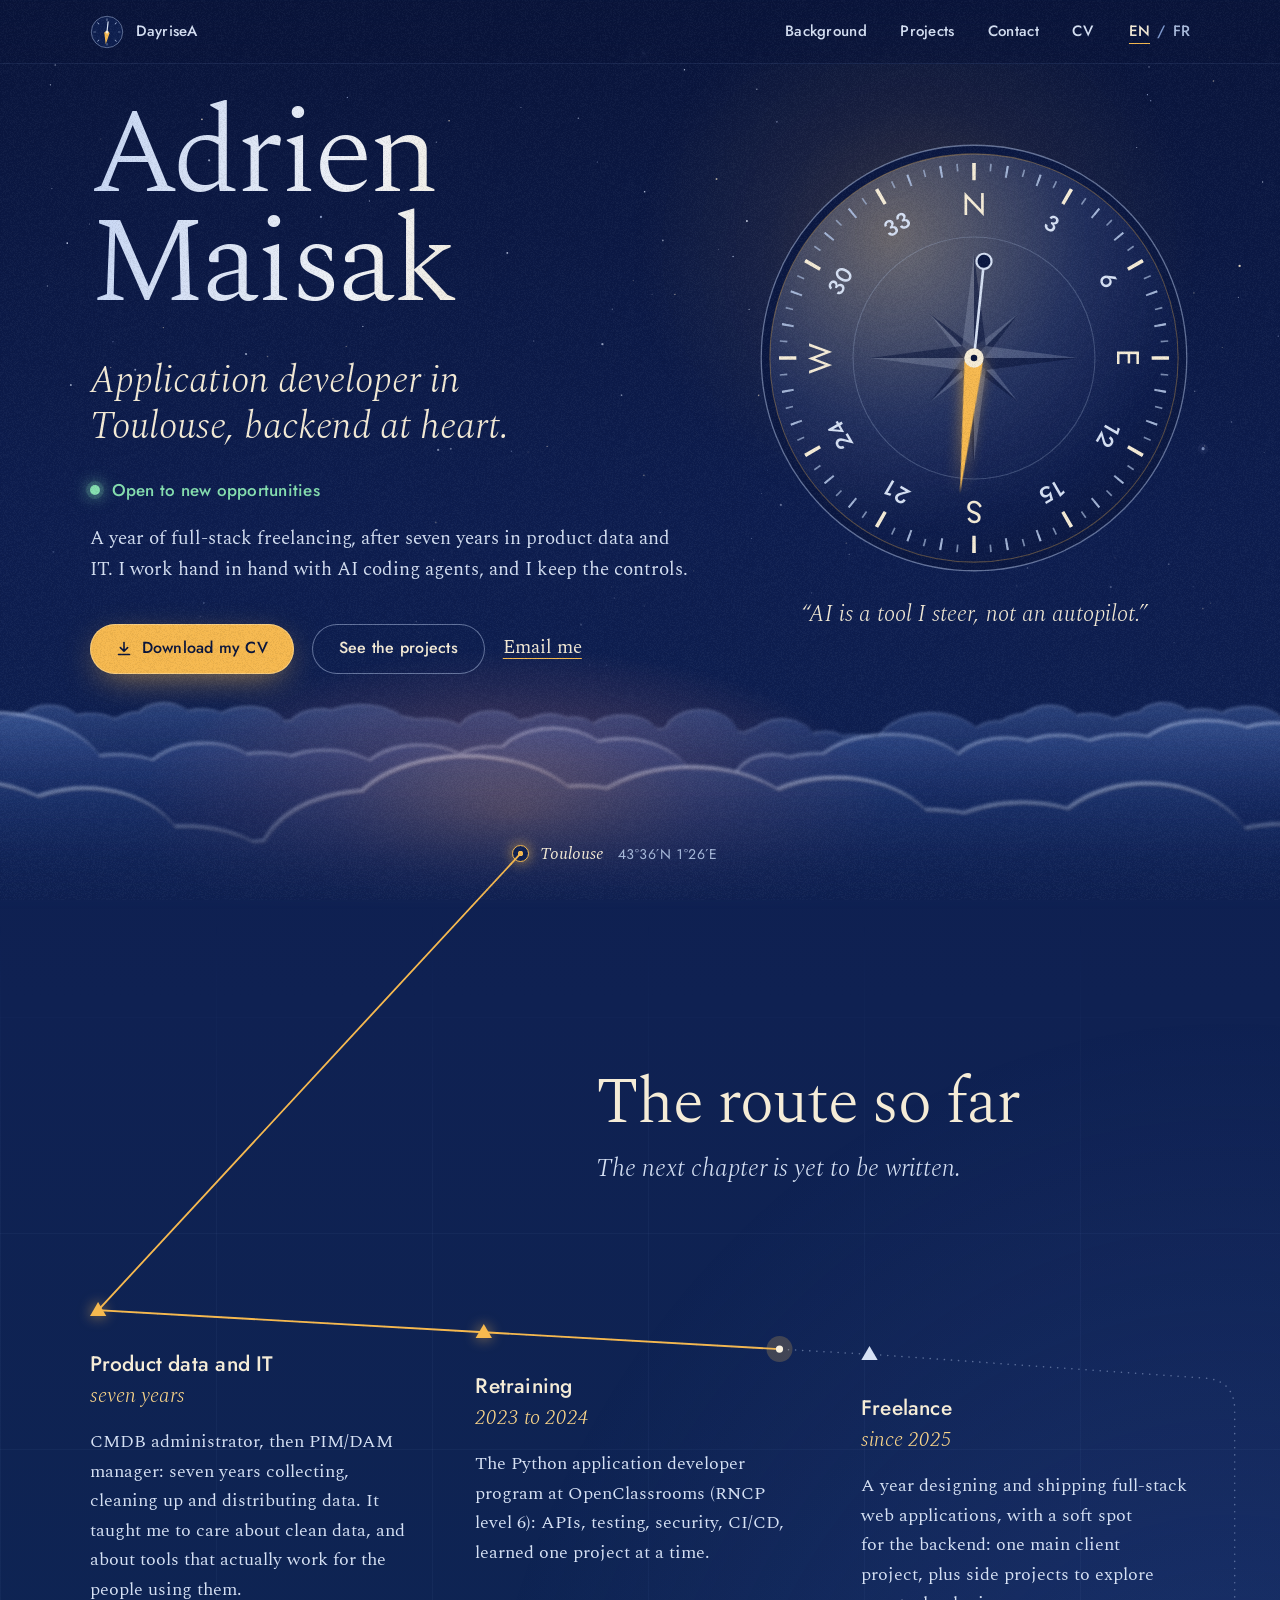
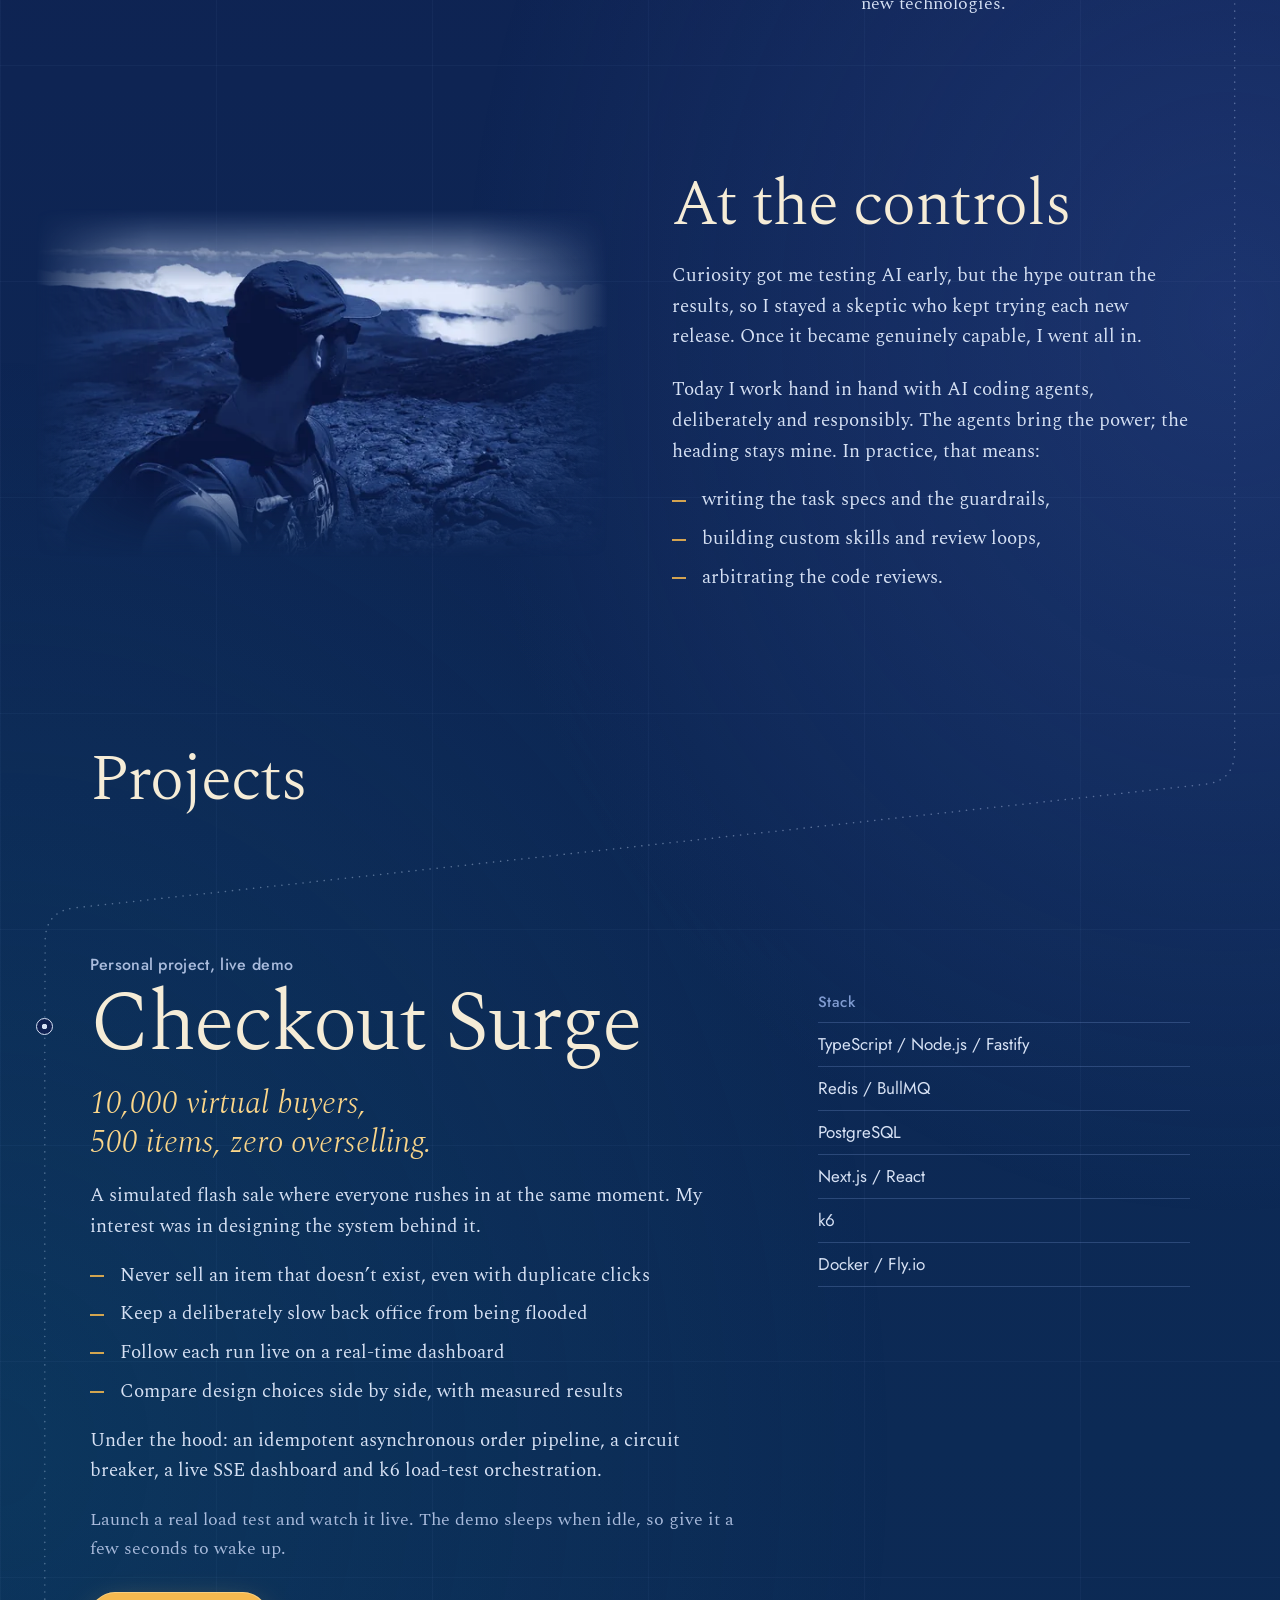
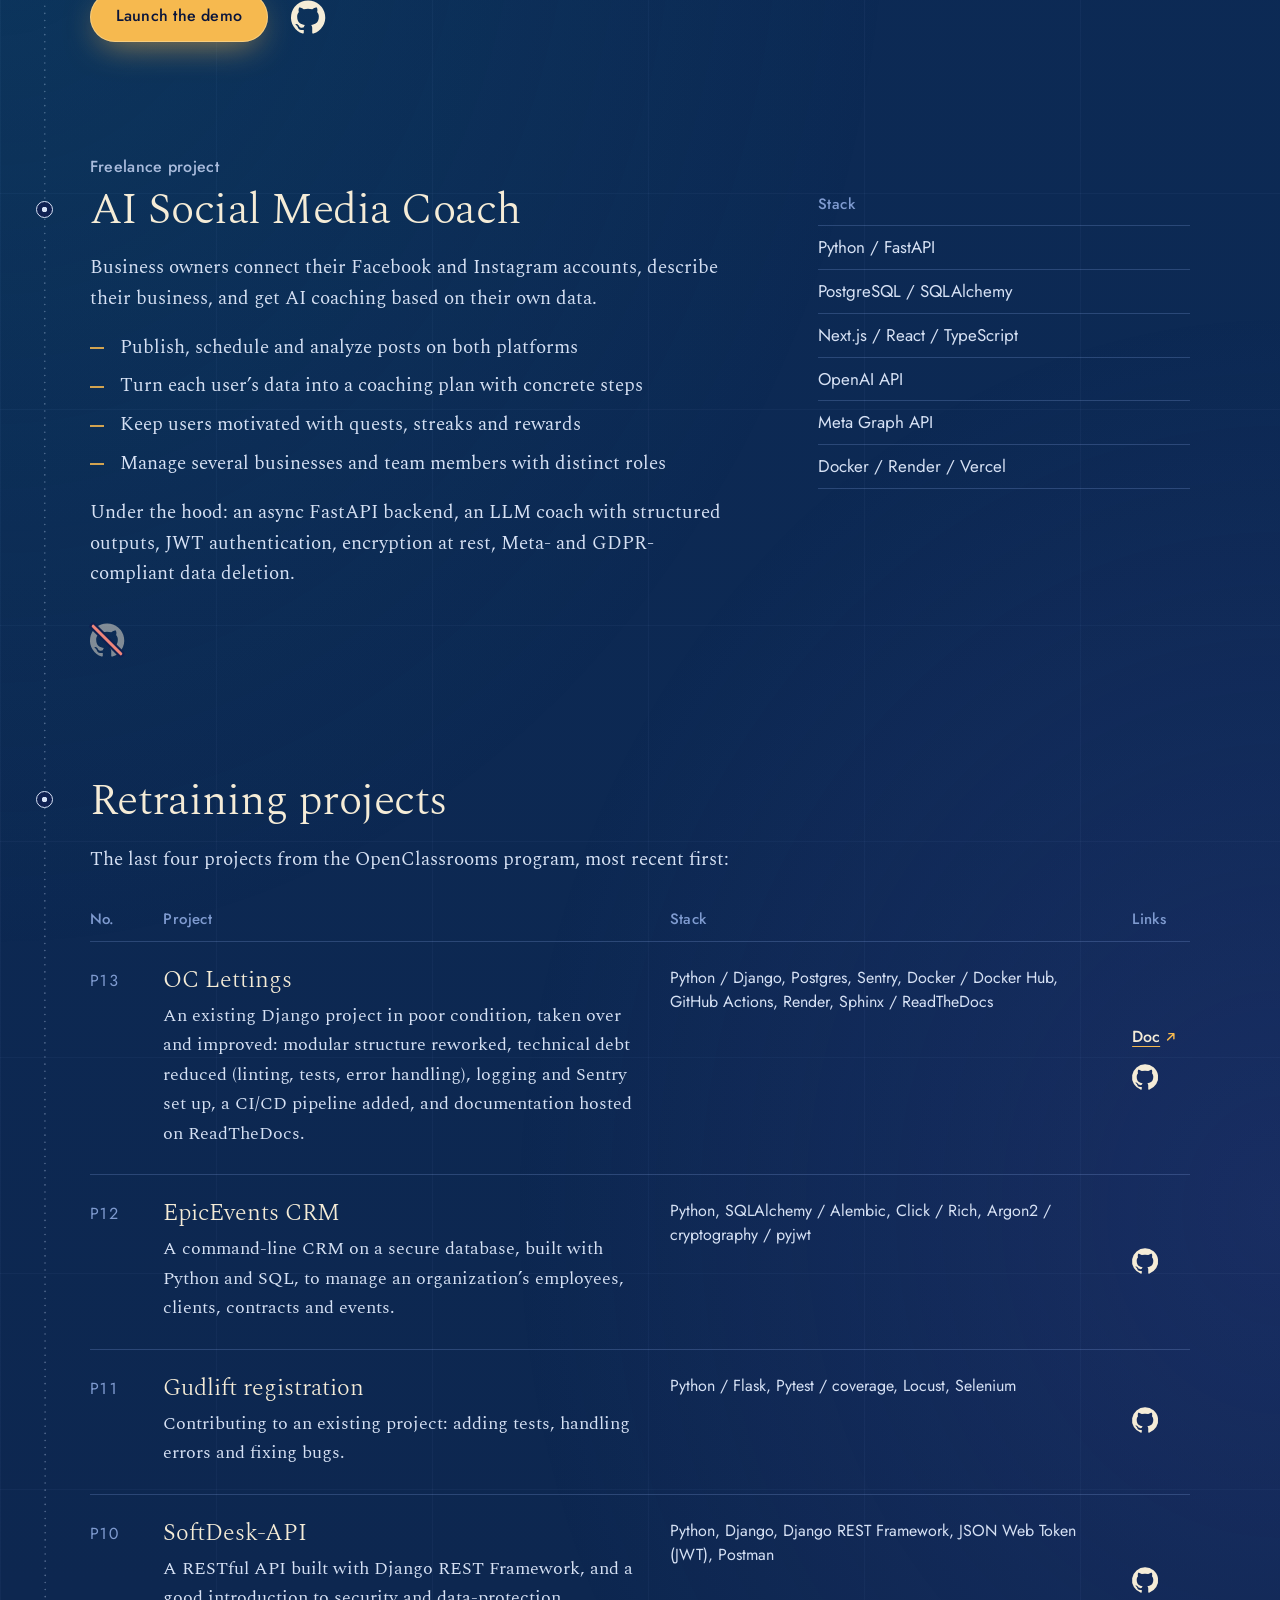
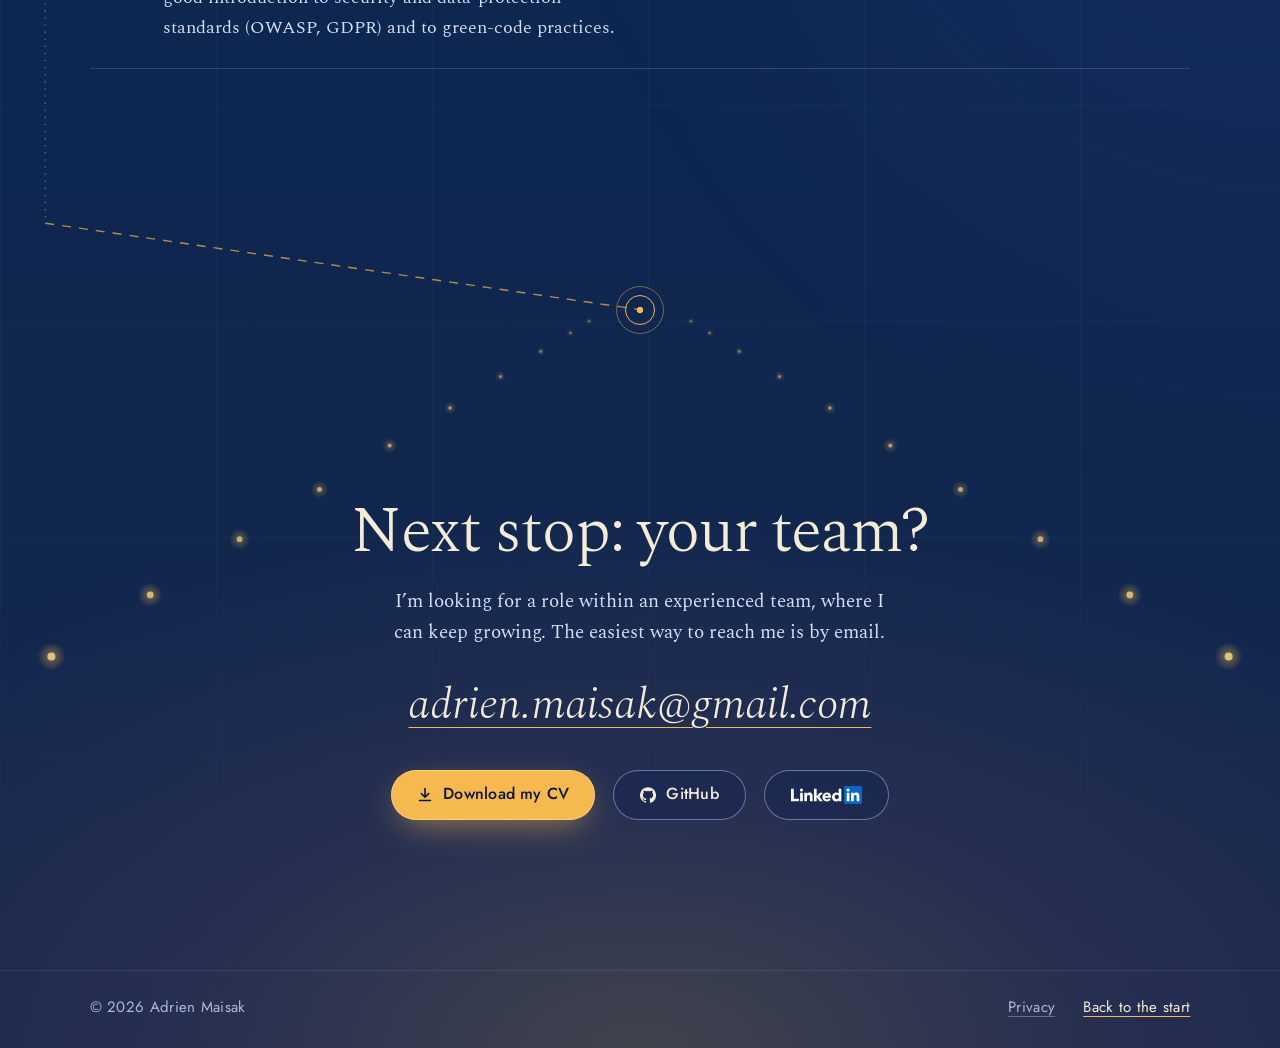
==== commit b6a1c8c5: "feat: let visitors resize the assistant's floating panel The floating panel can be resized from its " ====
--- a/index.html
+++ b/index.html
@@ -545,6 +545,12 @@
       </div>
       <div class="vh" id="askfolio-live" aria-live="polite"></div>
     </div>
+    <div class="askfolio__resize askfolio__resize--top" role="separator" aria-orientation="horizontal" aria-label="Resize the panel: height" aria-describedby="askfolio-resize-help" aria-controls="askfolio" tabindex="0" data-askfolio-resize="height"></div>
+    <div class="askfolio__resize askfolio__resize--left" role="separator" aria-orientation="vertical" aria-label="Resize the panel: width" aria-describedby="askfolio-resize-help" aria-controls="askfolio" tabindex="0" data-askfolio-resize="width"></div>
+    <div class="askfolio__resize askfolio__resize--corner" aria-hidden="true" data-askfolio-resize="both">
+      <svg class="askfolio__grip" viewBox="0 0 18 18" focusable="false"><path d="M8.3 13.98 5.07 12.64M10.58 10.58 8.1 8.1M13.98 8.3 12.64 5.07"/></svg>
+    </div>
+    <p id="askfolio-resize-help" hidden>Use the arrow keys to resize, with Shift for larger steps; Home and End give the smallest and largest sizes; Enter restores the default size.</p>
   </dialog>
 
   <script src="index.js" defer></script>
--- a/assets/askfolio/assistant.css
+++ b/assets/askfolio/assistant.css
@@ -9,6 +9,7 @@
 .askfolio,
 .askfolio-launcher {
   --askfolio-edge: clamp(16px, 2vw, 28px);
+  --askfolio-measure: 35rem; /* the longest line of prose, about 75 characters, in a widened panel */
   --askfolio-case: #0b1943;
   --askfolio-well: rgba(5, 12, 38, .45);
   --askfolio-line: rgba(169, 187, 220, .3);
@@ -292,19 +293,50 @@
   animation: askfolio-open .22s ease-out;
 }
 
-/* Wide screens: a floating panel in the launcher's corner; the page stays usable around it. */
+/* Wide screens: a floating panel in the launcher's corner; the page stays usable around it. Its
+   bottom edge stays where it is; it is as tall as its content needs (assistant.js measures it into
+   --askfolio-grown), from a base height up to the room under the 64px top bar, which its top edge
+   never comes closer to than the gap. That room is its max-height, never animated, so that a
+   window made shorter never pushes its header off screen; only the content's height eases.
+   Growing, it rises calmly; a turn's own growth is instant, so that the streamed answer is followed
+   line by line, and so is the opening's. The visitor may resize it (see "Resizing" below): a width
+   or a height set by hand comes from assistant.js (--askfolio-width, --askfolio-height, within the
+   window's limits), and that height replaces the content's, without easing; only if the composer
+   would no longer fit under it (a challenge or a notice in the strip), the panel takes the height
+   the composer needs (--askfolio-floor), still under the top bar. */
 .askfolio:not(:modal) {
+  --askfolio-bottom: max(var(--askfolio-edge), env(safe-area-inset-bottom));
+  --askfolio-gap: min(var(--askfolio-edge), 20px);
+  --askfolio-room-top: calc(100dvh - 64px - var(--askfolio-gap) - var(--askfolio-bottom));
   position: fixed;
-  inset: auto max(var(--askfolio-edge), env(safe-area-inset-right)) max(var(--askfolio-edge), env(safe-area-inset-bottom)) auto;
+  inset: auto max(var(--askfolio-edge), env(safe-area-inset-right)) var(--askfolio-bottom) auto;
   z-index: 45;
-  width: min(432px, 100vw - 2 * var(--askfolio-edge));
-  /* Never higher than the viewport under the 64px top bar. */
-  height: min(740px, 100dvh - 64px - 2 * var(--askfolio-edge));
+  width: min(var(--askfolio-width, 432px), 100vw - 2 * var(--askfolio-edge));
+  height: var(--askfolio-height, max(740px, var(--askfolio-grown, 0px)));
   max-width: none;
-  max-height: none;
+  max-height: var(--askfolio-room-top);
   border-radius: 18px;
   box-shadow: 0 0 0 1px rgba(5, 12, 38, .6), 0 32px 80px -24px rgba(0, 0, 0, .85), 0 0 60px -30px rgba(246, 185, 79, .5);
   transform-origin: 100% 100%;
+  transition: height .28s cubic-bezier(.25, .8, .35, 1);
+}
+
+.askfolio.is-height-set:not(:modal) {
+  min-height: min(var(--askfolio-floor, 0px), var(--askfolio-room-top)); /* never over the bar */
+}
+
+.askfolio.is-busy:not(:modal),
+.askfolio.is-sizing:not(:modal),
+.askfolio.is-height-set:not(:modal),
+.askfolio.is-resizing-height:not(:modal) {
+  transition: none;
+}
+
+/* Sized at the opening, or by the visitor's drag: what its new size changes inside (the layout for
+   limited heights) is in place at once, too. */
+.askfolio.is-sizing *,
+.askfolio.is-resizing * {
+  transition: none !important;
 }
 
 /* Narrow screens: a full-screen modal sheet that follows the visual viewport. */
@@ -808,7 +840,8 @@
   scroll-behavior: auto;
   scrollbar-width: thin;
   scrollbar-color: rgba(169, 187, 220, .3) transparent;
-  padding: 22px 20px 44px;
+  --askfolio-log-top: 22px; /* its top padding, which an unfolded entry's row sticks over */
+  padding: var(--askfolio-log-top) 20px 44px;
 }
 
 .askfolio:modal .askfolio__log,
@@ -918,14 +951,29 @@
   }
 }
 
-.askfolio__log:not(:empty) + .askfolio__empty {
+/* The current conversation started: its invitation leaves (assistant.js sets is-started). */
+.askfolio__log.is-started + .askfolio__empty {
+  display: none;
+}
+
+/* A new conversation under folded past ones: they stay at the top of the log, which gives way
+   before the invitation does but keeps at least their first row in view; the invitation rests on
+   the composer, as on a first open. While the visitor reads a past conversation they unfolded, it
+   steps aside and gives the log the room; folded again, it comes back. */
+.askfolio__log:not(.is-started) {
+  flex: 1 20 auto;
+  min-height: min(calc(var(--askfolio-log-top) + 45px + 8px), 100%); /* a folded row, a little air */
+  padding-bottom: 8px;
+}
+
+.askfolio__log:not(.is-started):has(> .is-past > .askfolio__past[open]) + .askfolio__empty {
   display: none;
 }
 
 /* The visitor's question: a compact warm transmission on the right. */
 .askfolio__log .is-visitor {
   align-self: flex-end;
-  max-width: 86%;
+  max-width: min(86%, var(--askfolio-measure));
   padding: 9px 15px 10px;
   font: 400 1rem/1.45 var(--sans);
   color: var(--paper);
@@ -936,7 +984,7 @@
   background: rgba(246, 185, 79, .06);
 }
 
-.askfolio__log > * + .is-visitor {
+:is(.askfolio__log, .askfolio__past-log) > * + .is-visitor {
   margin-top: 30px;
 }
 
@@ -982,31 +1030,133 @@
   background: var(--haze);
 }
 
-/* A new topic: a rule across the log, marked by the tuning scale's needle, and the new topic. */
-.askfolio__log .is-divider {
-  margin-top: 30px;
-  padding: 12px 0 0;
-  border-top: 1px solid var(--askfolio-line);
-}
-
-.askfolio__log .is-divider::before {
-  left: 0;
-  top: -9px;
-  width: 2px;
-  height: 9px;
-  border-radius: 1px;
-  background: var(--lamp);
-  box-shadow: 0 0 6px rgba(246, 185, 79, .7);
-}
-
-.askfolio__log > :first-child {
+:is(.askfolio__log, .askfolio__past-log) > :first-child {
   margin-top: 0;
+}
+
+/* ---------- A past conversation, folded ----------
+   One quiet row of the log, ruled under like a closed page of the logbook: a lamp chevron in the
+   waypoints' column (it can be opened), what it was about, and its number of questions at the far
+   end. Unfolded, it hangs its messages on a hairline from the chevron, in dimmer light: history
+   to re-read, under the row that folds it again. Consecutive past conversations stack as rows. The
+   row is the separation from the conversation under it: nothing else marks a new one. */
+
+.askfolio__log > .is-past {
+  border-bottom: 1px solid var(--askfolio-line);
+}
+
+.askfolio__past > summary {
+  position: relative;
+  display: flex;
+  flex-wrap: wrap;
+  align-items: baseline;
+  justify-content: space-between;
+  gap: 0 14px;
+  min-height: 44px;
+  margin-inline: calc(-1 * var(--askfolio-bleed, 0px));
+  padding: 11px calc(2px + var(--askfolio-bleed, 0px)) 10px calc(24px + var(--askfolio-bleed, 0px));
+  font: 400 .9375rem/1.4 var(--sans);
+  letter-spacing: .01em;
+  color: var(--moon-dim);
+  border-radius: 4px;
+  cursor: pointer;
+  list-style: none;
+  transition: color .2s;
+}
+
+.askfolio__past > summary::-webkit-details-marker {
+  display: none;
+}
+
+/* The chevron: the sources' own, a size up, at the waypoint's place. */
+.askfolio__past > summary::before {
+  content: '';
+  position: absolute;
+  left: calc(1px + var(--askfolio-bleed, 0px));
+  top: calc(11px + .7em - 5px);
+  width: 7px;
+  height: 7px;
+  border-right: 1.5px solid var(--lamp);
+  border-bottom: 1.5px solid var(--lamp);
+  transform: rotate(-45deg);
+  transition: transform .2s;
+}
+
+.askfolio__past[open] > summary::before {
+  top: calc(11px + .7em - 7px);
+  transform: rotate(45deg);
+}
+
+.askfolio__past > summary:hover {
+  color: var(--lamp-soft);
+}
+
+/* The focus ring inside the row, which the log's edges would clip once it reaches across them. */
+.askfolio__past > summary:focus-visible {
+  outline-offset: -2px;
+}
+
+/* Unfolded, the row stays at the top of the log while its messages scroll under it, so that it can
+   be folded again from anywhere in them. Stuck, it rests on the log's top edge, over its top
+   padding, where nothing shows above it; its background reaches across the log's side padding.
+   Not stuck, it paints nothing outside its own box. */
+.askfolio__past[open] > summary {
+  --askfolio-bleed: 20px;
+  position: sticky;
+  top: calc(-1 * var(--askfolio-log-top, 0px));
+  z-index: 1;
+  background: linear-gradient(#0c1b48 80%, rgba(12, 27, 72, 0)); /* the panel's tone at the log's top */
+}
+
+.askfolio__past-name {
+  min-width: 0;
+  overflow-wrap: anywhere;
+}
+
+/* At the row's far end; alone on a line of its own when the row wraps (a phone), at its start. */
+.askfolio__past-count {
+  font-size: .875rem;
+  font-variant-numeric: tabular-nums;
+  white-space: nowrap;
+}
+
+/* Unfolded: the messages as they were, in dimmer light (still well above AA on the panel). */
+.askfolio__past-log {
+  display: flex;
+  flex-direction: column;
+  margin: 0 0 0 5px;
+  padding: 8px 0 22px 19px;
+  border-left: 1px solid var(--askfolio-line);
+}
+
+.askfolio__past-log .is-visitor {
+  color: var(--moon);
+  border-color: rgba(246, 185, 79, .3);
+  background: rgba(246, 185, 79, .03);
+}
+
+.askfolio__past-log .is-assistant {
+  color: var(--moon-dim);
+}
+
+.askfolio__past-log .is-assistant::before {
+  border-color: var(--moon-dim);
+  background: radial-gradient(circle, var(--moon-dim) 0 1.6px, transparent 2px);
+}
+
+.askfolio__past-log .is-assistant :is(strong, a, h3, h4, h5, h6, code) {
+  color: var(--moon);
 }
 
 /* ---------- The answers' Markdown (renderMarkdown output carries no class) ---------- */
 
 .is-assistant > * + * {
   margin-top: .75em;
+}
+
+/* A widened panel keeps the prose readable; code and tables still take the whole width. */
+.is-assistant > :is(p, ul, ol, blockquote, h3, h4, h5, h6) {
+  max-width: var(--askfolio-measure);
 }
 
 .is-assistant p {
@@ -1886,6 +2036,15 @@
   color: var(--moon-dim);
 }
 
+.askfolio__summary,
+.askfolio__need,
+.askfolio__evidence,
+.askfolio__gaps,
+.askfolio__asks,
+.askfolio__refusal {
+  max-width: var(--askfolio-measure); /* a widened panel keeps the report's prose readable */
+}
+
 .askfolio__summary {
   margin-top: 10px;
   font: 300 1.0625rem/1.6 var(--serif);
@@ -2065,6 +2224,192 @@
   background: radial-gradient(circle, var(--moon) 0 1.6px, transparent 2px);
 }
 
+/* ---------- Resizing the floating panel ----------
+   Like a window, from the edges that move: the top one (its height), the left one (its width) and
+   the corner between them (both); the right and bottom edges stay in the launcher's corner. No
+   chrome: each edge is a thin strip along the border, reaching a few pixels outside the panel (its
+   clip margin lets it) and a few inside, short of the header's controls. Under the pointer, while
+   dragged or focused, the border lights up in lamp light, as everything the visitor can touch. The
+   corner carries the one permanent mark: three ticks along its curve, a dial's graduation, which
+   light up too. The full-screen sheet has none of this. */
+
+.askfolio__resize {
+  display: none;
+}
+
+.askfolio:not(:modal) {
+  --askfolio-reach: 4px; /* how far a handle reaches outside the border */
+  --askfolio-grasp: 5px; /* how far it reaches inside, from the border's outer edge */
+  --askfolio-corner: 15px; /* the corner's own reach inside */
+  overflow-clip-margin: var(--askfolio-reach);
+}
+
+/* A finger needs more: the header keeps its 44px targets, which start 15px inside. */
+@media (pointer: coarse) {
+  .askfolio:not(:modal) {
+    --askfolio-reach: 8px;
+    --askfolio-grasp: 9px;
+    --askfolio-corner: 22px;
+  }
+}
+
+/* Positioned from the padding box, inside the 1px border. */
+.askfolio:not(:modal) .askfolio__resize {
+  position: absolute;
+  z-index: 2;
+  display: block;
+  touch-action: none;
+  -webkit-user-select: none;
+  user-select: none;
+}
+
+.askfolio__resize--top {
+  top: calc(-1px - var(--askfolio-reach));
+  left: calc(var(--askfolio-corner) - 2px);
+  right: 16px;
+  height: calc(var(--askfolio-reach) + var(--askfolio-grasp));
+  cursor: ns-resize;
+}
+
+.askfolio__resize--left {
+  top: calc(var(--askfolio-corner) - 2px);
+  bottom: 16px;
+  left: calc(-1px - var(--askfolio-reach));
+  width: calc(var(--askfolio-reach) + var(--askfolio-grasp));
+  cursor: ew-resize;
+}
+
+.askfolio__resize--corner {
+  top: calc(-1px - var(--askfolio-reach));
+  left: calc(-1px - var(--askfolio-reach));
+  width: calc(var(--askfolio-reach) + var(--askfolio-corner));
+  height: calc(var(--askfolio-reach) + var(--askfolio-corner));
+  cursor: nwse-resize;
+}
+
+/* The lit border: a lamp line over the panel's own, fading toward the rounded corners, with a soft
+   glow inside. Two pixels, so that one still shows where a browser clips the handle at the border. */
+.askfolio__resize--top::before,
+.askfolio__resize--left::before {
+  content: '';
+  position: absolute;
+  border-radius: 1px;
+  box-shadow: 0 0 10px 1px rgba(246, 185, 79, .45);
+  opacity: 0;
+  transition: opacity .18s ease-out .06s;
+}
+
+.askfolio__resize--top::before {
+  top: var(--askfolio-reach);
+  left: 0;
+  right: 0;
+  height: 2px;
+  background: linear-gradient(90deg, rgba(246, 185, 79, 0), var(--lamp) 18%, var(--lamp) 82%, rgba(246, 185, 79, 0));
+}
+
+.askfolio__resize--left::before {
+  top: 0;
+  bottom: 0;
+  left: var(--askfolio-reach);
+  width: 2px;
+  background: linear-gradient(rgba(246, 185, 79, 0), var(--lamp) 18%, var(--lamp) 82%, rgba(246, 185, 79, 0));
+}
+
+/* The corner's grip, on the panel's corner (its border-radius is 18px). */
+.askfolio__grip {
+  position: absolute;
+  top: var(--askfolio-reach);
+  left: var(--askfolio-reach);
+  width: 18px;
+  height: 18px;
+  overflow: visible;
+  fill: none;
+  stroke: var(--moon-dim);
+  stroke-width: 1.5;
+  stroke-linecap: round;
+  opacity: .42;
+  transition: opacity .18s ease-out, stroke .18s ease-out;
+}
+
+@media (hover: hover) {
+  .askfolio__resize--top:hover::before,
+  .askfolio__resize--left:hover::before,
+  .askfolio:has(.askfolio__resize--corner:hover) :is(.askfolio__resize--top, .askfolio__resize--left)::before {
+    opacity: .75;
+  }
+
+  .askfolio__resize--corner:hover .askfolio__grip {
+    stroke: var(--lamp);
+    opacity: 1;
+  }
+}
+
+.askfolio__resize.is-active::before,
+.askfolio:has(.askfolio__resize--corner.is-active) :is(.askfolio__resize--top, .askfolio__resize--left)::before {
+  opacity: 1;
+}
+
+.askfolio__resize--corner.is-active .askfolio__grip {
+  stroke: var(--lamp);
+  opacity: 1;
+}
+
+/* From the keyboard: the lit border, and a lamp knob at its middle where the focus is. */
+.askfolio__resize:focus-visible {
+  outline: none;
+}
+
+.askfolio__resize:focus-visible::before {
+  opacity: 1;
+}
+
+.askfolio__resize--top:focus-visible::after,
+.askfolio__resize--left:focus-visible::after {
+  content: '';
+  position: absolute;
+  border-radius: 3px;
+  background: var(--lamp);
+  box-shadow: 0 0 0 2px var(--askfolio-case), 0 0 12px rgba(246, 185, 79, .8);
+}
+
+.askfolio__resize--top:focus-visible::after {
+  top: calc(var(--askfolio-reach) - 1px);
+  left: calc(50% - 16px);
+  width: 32px;
+  height: 5px;
+}
+
+.askfolio__resize--left:focus-visible::after {
+  top: calc(50% - 16px);
+  left: calc(var(--askfolio-reach) - 1px);
+  width: 5px;
+  height: 32px;
+}
+
+/* While a drag goes on, the cursor stays the handle's wherever the pointer goes, and nothing on the
+   page is selected. */
+:root[data-askfolio-resizing],
+:root[data-askfolio-resizing] * {
+  -webkit-user-select: none !important;
+  user-select: none !important;
+}
+
+:root[data-askfolio-resizing] * {
+  cursor: inherit !important;
+}
+
+:root[data-askfolio-resizing="height"] {
+  cursor: ns-resize;
+}
+
+:root[data-askfolio-resizing="width"] {
+  cursor: ew-resize;
+}
+
+:root[data-askfolio-resizing="both"] {
+  cursor: nwse-resize;
+}
+
 /* ---------- Limited heights: a notice and the conversation together ----------
    While the conversation's notice is shown on a limited height of the room below the header (a
    laptop's browser window), what is loose around the invitation tightens so that it, its
@@ -2186,9 +2531,13 @@
   }
 
   /* Here the whole area under the header scrolls: the empty conversation keeps its full height
-     instead of scrolling in a slot of its own. */
-  .askfolio__body:has(> .askfolio__log:empty) {
+     instead of scrolling in a slot of its own, under the folded past ones at theirs. */
+  .askfolio__body:has(> .askfolio__log:not(.is-started)) {
     min-height: auto;
+  }
+
+  .askfolio__log:not(.is-started) {
+    flex: none;
   }
 
   .askfolio__empty {
@@ -2201,7 +2550,7 @@
   }
 
   .askfolio__log {
-    padding-top: 14px;
+    --askfolio-log-top: 14px;
   }
 
   .askfolio__empty {
@@ -2329,6 +2678,25 @@
   .askfolio__select {
     border: 1px solid ButtonText;
   }
+
+  .askfolio__past[open] > summary {
+    background: Canvas;
+  }
+
+  .askfolio .askfolio__resize::before,
+  .askfolio .askfolio__resize::after {
+    forced-color-adjust: none;
+    background: Highlight;
+    box-shadow: none;
+  }
+
+  .askfolio__grip {
+    stroke: CanvasText;
+  }
+
+  .askfolio__resize--corner:is(:hover, .is-active) .askfolio__grip {
+    stroke: Highlight;
+  }
 }
 
 @media print {
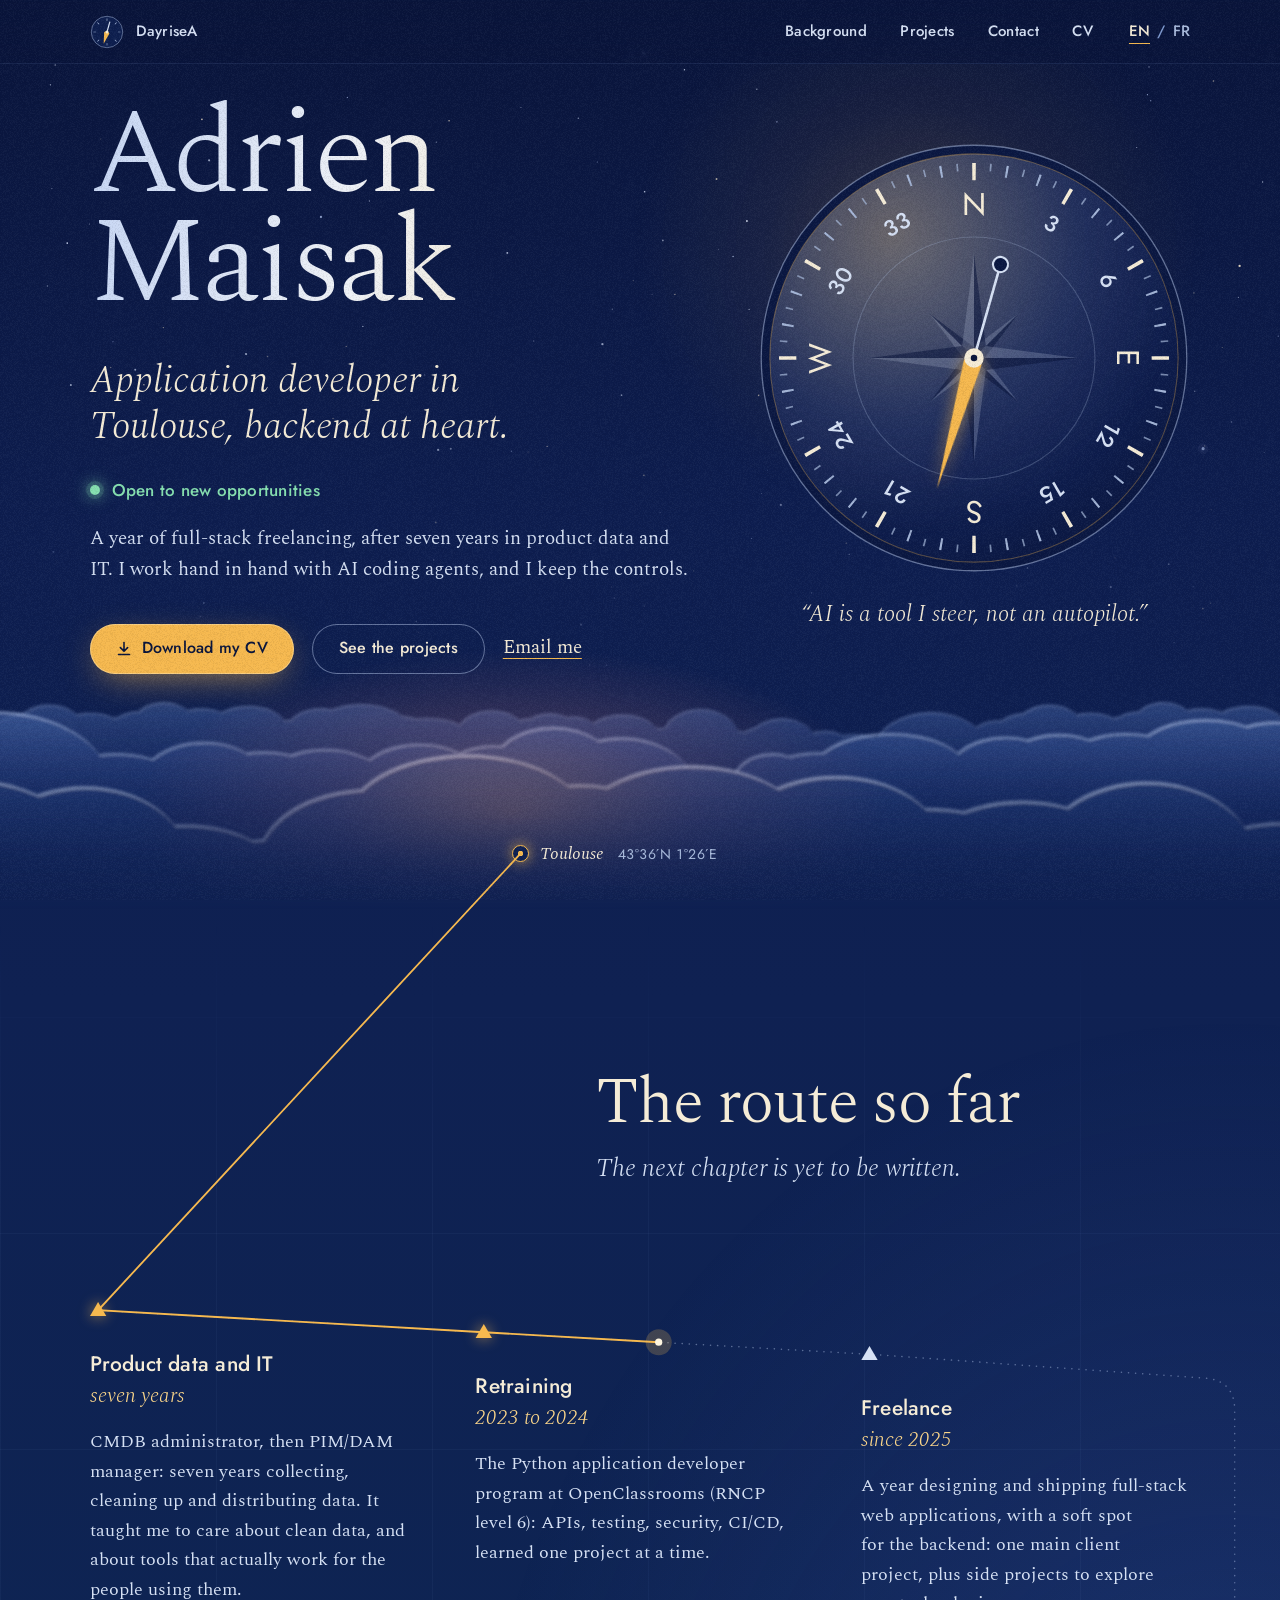
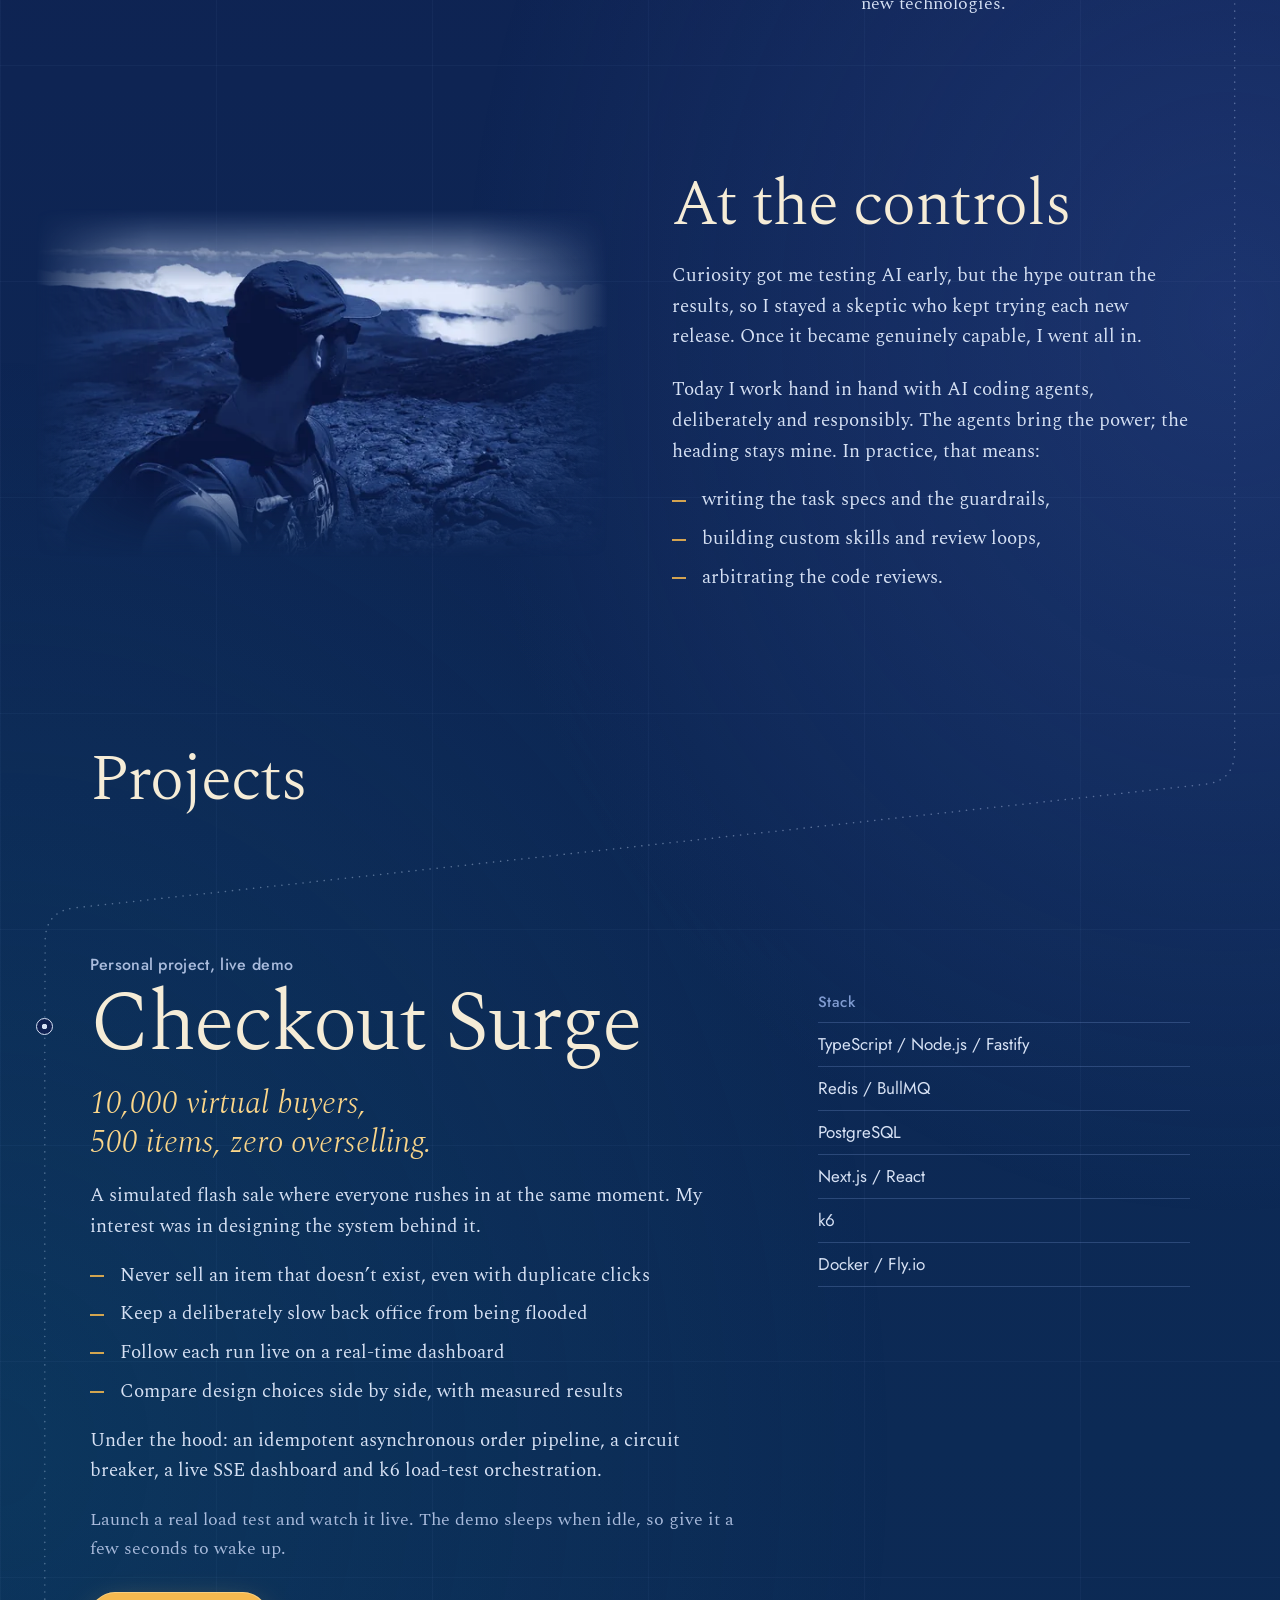
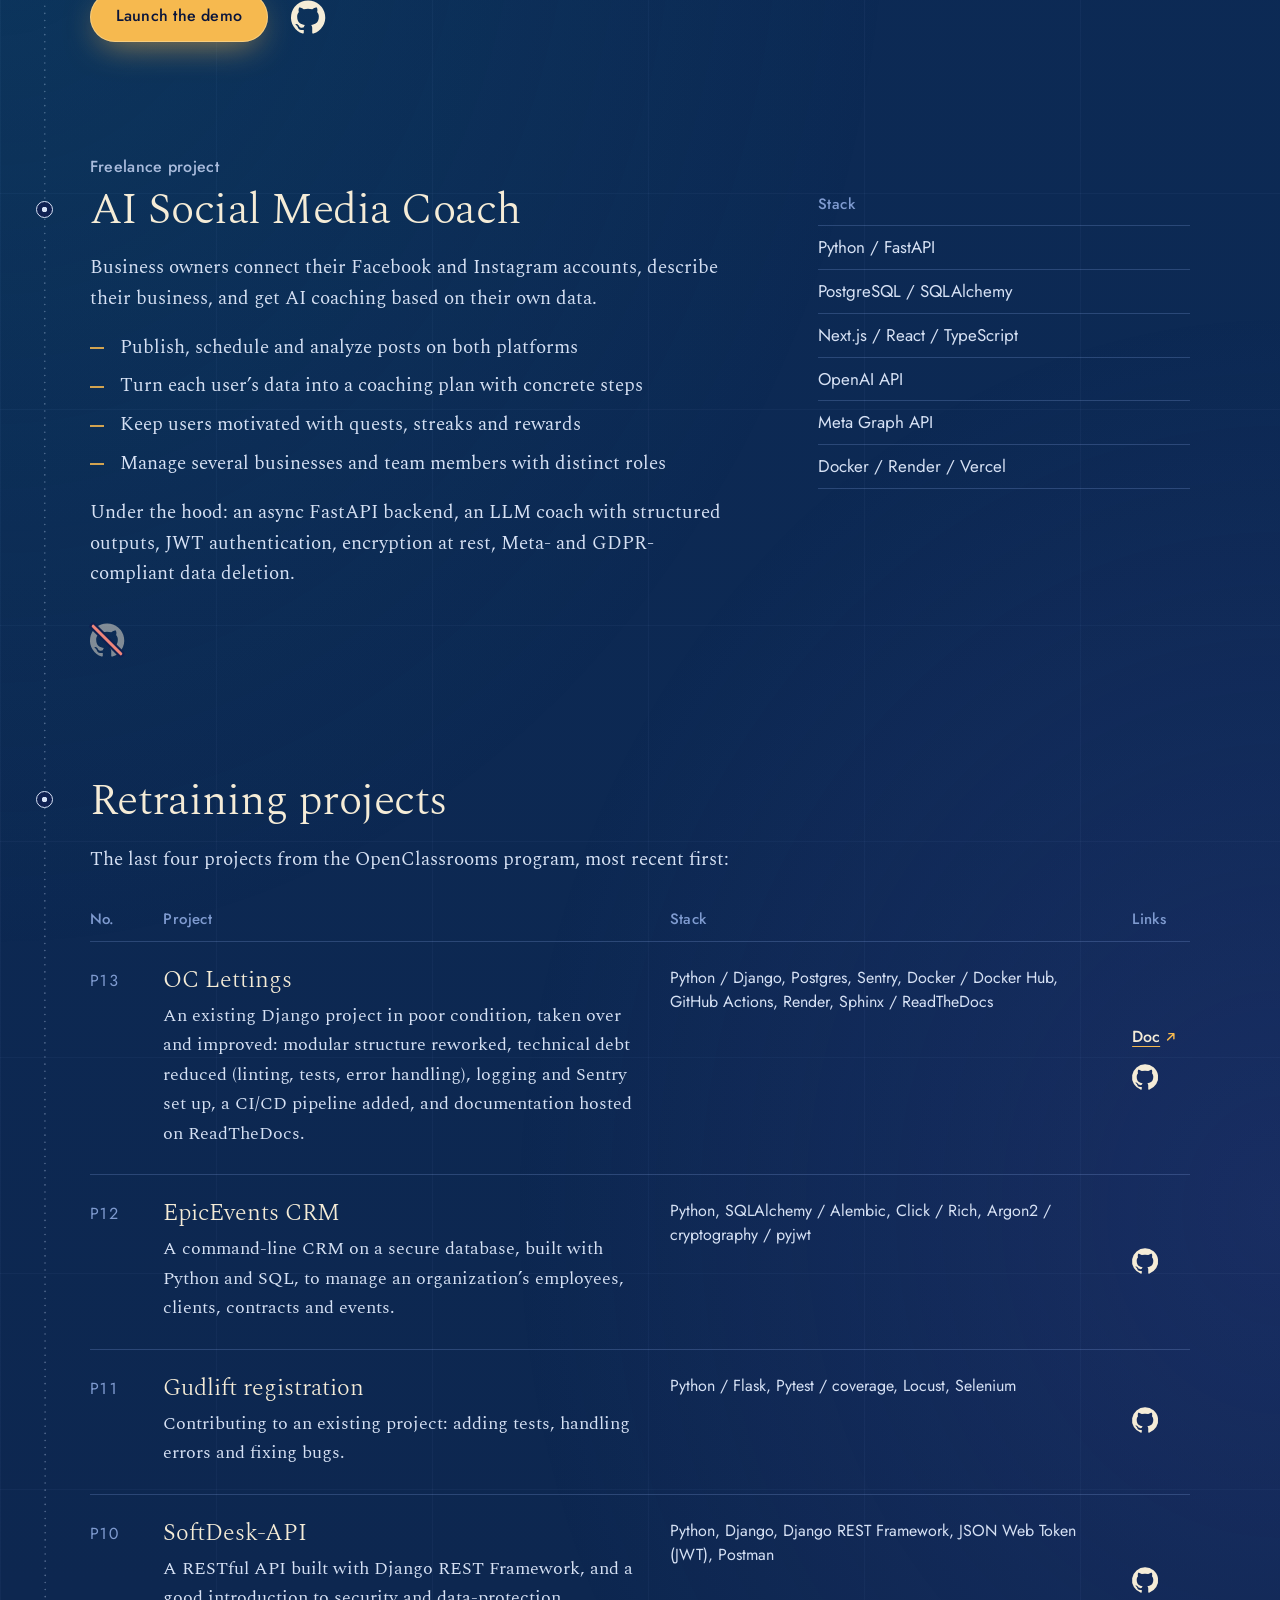
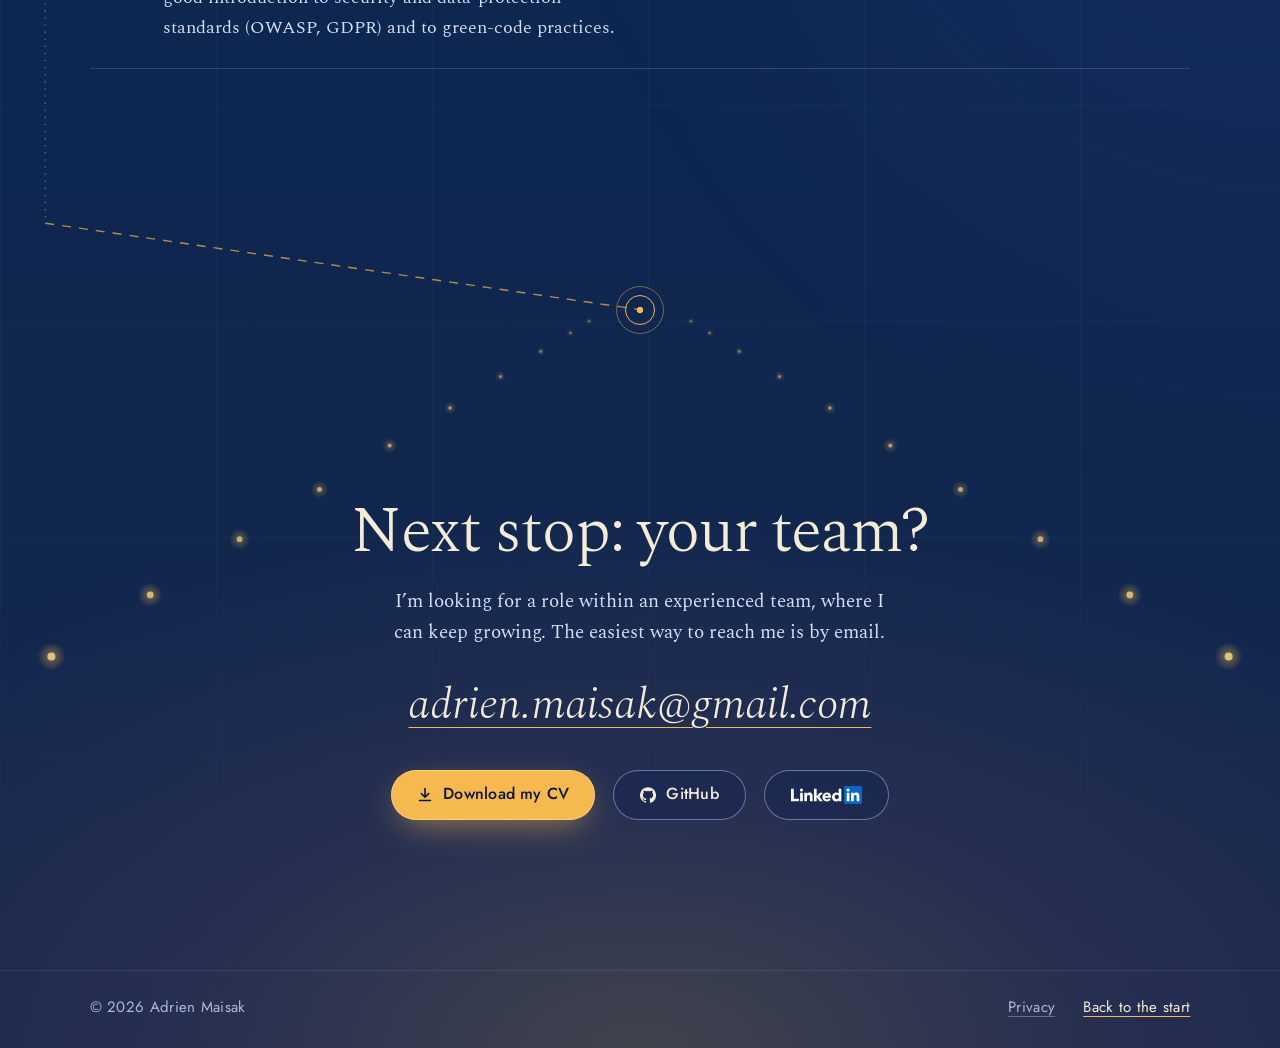
==== commit fcfffe91: "feat: revise the assistant's suggested questions and drop drafts A topic button on the page no longe" ====
--- a/index.html
+++ b/index.html
@@ -175,7 +175,7 @@
         <header class="leg__head leg__head--offset">
           <h2>The route so far</h2>
           <p>The next chapter is yet to be&nbsp;written.</p>
-          <button class="askfolio-topic askfolio-topic--profile" type="button" data-askfolio-scope="profile" data-askfolio-draft="What did Adrien’s years in product data bring to his work as a developer?" hidden><svg class="askfolio-dial" viewBox="0 0 40 40" aria-hidden="true" focusable="false"><circle cx="20" cy="20" r="18.5" class="askfolio-dial__rim"/><circle cx="20" cy="20" r="14.5" pathLength="360" class="askfolio-dial__ticks"/><path d="M16.11 16.11a5.5 5.5 0 0 0 0 7.78M23.89 16.11a5.5 5.5 0 0 1 0 7.78M13.28 13.28a9.5 9.5 0 0 0 0 13.44M26.72 13.28a9.5 9.5 0 0 1 0 13.44" class="askfolio-dial__waves"/><circle cx="20" cy="20" r="2.1" class="askfolio-dial__lamp"/></svg><span class="askfolio-topic__text">Ask the assistant about my background</span></button>
+          <button class="askfolio-topic askfolio-topic--profile" type="button" data-askfolio-scope="profile" hidden><svg class="askfolio-dial" viewBox="0 0 40 40" aria-hidden="true" focusable="false"><circle cx="20" cy="20" r="18.5" class="askfolio-dial__rim"/><circle cx="20" cy="20" r="14.5" pathLength="360" class="askfolio-dial__ticks"/><path d="M16.11 16.11a5.5 5.5 0 0 0 0 7.78M23.89 16.11a5.5 5.5 0 0 1 0 7.78M13.28 13.28a9.5 9.5 0 0 0 0 13.44M26.72 13.28a9.5 9.5 0 0 1 0 13.44" class="askfolio-dial__waves"/><circle cx="20" cy="20" r="2.1" class="askfolio-dial__lamp"/></svg><span class="askfolio-topic__text">Ask the assistant about my background</span></button>
         </header>
         <ol class="stops">
           <li class="stop">
@@ -244,7 +244,7 @@
             <div class="actions">
               <a class="btn btn--lamp" href="https://checkout-surge-gate.fly.dev/" target="_blank" rel="noopener">Launch the demo</a>
               <a class="gh" href="https://github.com/DayriseA/checkout-surge" target="_blank" rel="noopener" aria-label="Checkout Surge source code on GitHub"><svg viewBox="0 0 16 16" aria-hidden="true" focusable="false"><path d="M8 .2a8 8 0 0 0-2.53 15.59c.4.07.55-.17.55-.38v-1.33c-2.23.48-2.7-1.07-2.7-1.07-.36-.93-.89-1.17-.89-1.17-.73-.5.05-.49.05-.49.8.06 1.23.83 1.23.83.72 1.22 1.88.87 2.33.66.07-.52.28-.87.5-1.07-1.77-.2-3.64-.89-3.64-3.95 0-.87.31-1.59.82-2.15-.08-.2-.36-1.02.08-2.12 0 0 .67-.21 2.2.82a7.6 7.6 0 0 1 4 0c1.53-1.04 2.2-.82 2.2-.82.44 1.1.16 1.92.08 2.12.51.56.82 1.28.82 2.15 0 3.07-1.87 3.75-3.65 3.95.29.25.54.73.54 1.48v2.19c0 .21.15.46.55.38A8 8 0 0 0 8 .2z"/></svg><span class="tip" aria-hidden="true">View the source code</span></a>
-              <button class="askfolio-topic" type="button" data-askfolio-scope="project:checkout-surge" data-askfolio-draft="What were the main design choices in Checkout Surge, and why?" hidden><svg class="askfolio-dial" viewBox="0 0 40 40" aria-hidden="true" focusable="false"><circle cx="20" cy="20" r="18.5" class="askfolio-dial__rim"/><circle cx="20" cy="20" r="14.5" pathLength="360" class="askfolio-dial__ticks"/><path d="M16.11 16.11a5.5 5.5 0 0 0 0 7.78M23.89 16.11a5.5 5.5 0 0 1 0 7.78M13.28 13.28a9.5 9.5 0 0 0 0 13.44M26.72 13.28a9.5 9.5 0 0 1 0 13.44" class="askfolio-dial__waves"/><circle cx="20" cy="20" r="2.1" class="askfolio-dial__lamp"/></svg><span class="askfolio-topic__text">Ask the assistant<span class="vh"> about Checkout Surge</span></span></button>
+              <button class="askfolio-topic" type="button" data-askfolio-scope="project:checkout-surge" hidden><svg class="askfolio-dial" viewBox="0 0 40 40" aria-hidden="true" focusable="false"><circle cx="20" cy="20" r="18.5" class="askfolio-dial__rim"/><circle cx="20" cy="20" r="14.5" pathLength="360" class="askfolio-dial__ticks"/><path d="M16.11 16.11a5.5 5.5 0 0 0 0 7.78M23.89 16.11a5.5 5.5 0 0 1 0 7.78M13.28 13.28a9.5 9.5 0 0 0 0 13.44M26.72 13.28a9.5 9.5 0 0 1 0 13.44" class="askfolio-dial__waves"/><circle cx="20" cy="20" r="2.1" class="askfolio-dial__lamp"/></svg><span class="askfolio-topic__text">Ask the assistant<span class="vh"> about Checkout Surge</span></span></button>
             </div>
           </div>
           <aside class="stack">
@@ -275,7 +275,7 @@
             <p>Under the hood: an async FastAPI backend, an LLM coach with structured outputs, JWT authentication, encryption at rest, Meta- and GDPR-compliant data&nbsp;deletion.</p>
             <div class="actions">
               <span class="gh gh--private" tabindex="0" role="img" aria-label="Source code not public" aria-describedby="private-note"><svg viewBox="0 0 16 16" aria-hidden="true" focusable="false"><path class="gh__mark" d="M8 .2a8 8 0 0 0-2.53 15.59c.4.07.55-.17.55-.38v-1.33c-2.23.48-2.7-1.07-2.7-1.07-.36-.93-.89-1.17-.89-1.17-.73-.5.05-.49.05-.49.8.06 1.23.83 1.23.83.72 1.22 1.88.87 2.33.66.07-.52.28-.87.5-1.07-1.77-.2-3.64-.89-3.64-3.95 0-.87.31-1.59.82-2.15-.08-.2-.36-1.02.08-2.12 0 0 .67-.21 2.2.82a7.6 7.6 0 0 1 4 0c1.53-1.04 2.2-.82 2.2-.82.44 1.1.16 1.92.08 2.12.51.56.82 1.28.82 2.15 0 3.07-1.87 3.75-3.65 3.95.29.25.54.73.54 1.48v2.19c0 .21.15.46.55.38A8 8 0 0 0 8 .2z"/><path class="gh__bar gh__bar--under" d="M1.5 1.5l13 13"/><path class="gh__bar" d="M1.5 1.5l13 13"/></svg><span class="tip" role="tooltip" id="private-note">Freelance project: the client owns the&nbsp;code.</span></span>
-              <button class="askfolio-topic" type="button" data-askfolio-scope="project:social-media-coach" data-askfolio-draft="What was Adrien’s role on the AI Social Media Coach?" hidden><svg class="askfolio-dial" viewBox="0 0 40 40" aria-hidden="true" focusable="false"><circle cx="20" cy="20" r="18.5" class="askfolio-dial__rim"/><circle cx="20" cy="20" r="14.5" pathLength="360" class="askfolio-dial__ticks"/><path d="M16.11 16.11a5.5 5.5 0 0 0 0 7.78M23.89 16.11a5.5 5.5 0 0 1 0 7.78M13.28 13.28a9.5 9.5 0 0 0 0 13.44M26.72 13.28a9.5 9.5 0 0 1 0 13.44" class="askfolio-dial__waves"/><circle cx="20" cy="20" r="2.1" class="askfolio-dial__lamp"/></svg><span class="askfolio-topic__text">Ask the assistant<span class="vh"> about AI Social Media Coach</span></span></button>
+              <button class="askfolio-topic" type="button" data-askfolio-scope="project:social-media-coach" hidden><svg class="askfolio-dial" viewBox="0 0 40 40" aria-hidden="true" focusable="false"><circle cx="20" cy="20" r="18.5" class="askfolio-dial__rim"/><circle cx="20" cy="20" r="14.5" pathLength="360" class="askfolio-dial__ticks"/><path d="M16.11 16.11a5.5 5.5 0 0 0 0 7.78M23.89 16.11a5.5 5.5 0 0 1 0 7.78M13.28 13.28a9.5 9.5 0 0 0 0 13.44M26.72 13.28a9.5 9.5 0 0 1 0 13.44" class="askfolio-dial__waves"/><circle cx="20" cy="20" r="2.1" class="askfolio-dial__lamp"/></svg><span class="askfolio-topic__text">Ask the assistant<span class="vh"> about AI Social Media Coach</span></span></button>
             </div>
           </div>
           <aside class="stack">
@@ -314,7 +314,7 @@
                 <td class="log__links" role="cell">
                   <a class="link link--out" href="https://amk-oc-lettings.readthedocs.io/en/latest/" target="_blank" rel="noopener" aria-label="Documentation for OC Lettings">Doc<svg viewBox="0 0 12 12" aria-hidden="true" focusable="false"><path d="M2.75 9.25l6.5-6.5M4 2.75h5.25V8"/></svg></a>
                   <a class="gh" href="https://github.com/DayriseA/OCP13_OC-Lettings-FR" target="_blank" rel="noopener" aria-label="OC Lettings source code on GitHub"><svg viewBox="0 0 16 16" aria-hidden="true" focusable="false"><path d="M8 .2a8 8 0 0 0-2.53 15.59c.4.07.55-.17.55-.38v-1.33c-2.23.48-2.7-1.07-2.7-1.07-.36-.93-.89-1.17-.89-1.17-.73-.5.05-.49.05-.49.8.06 1.23.83 1.23.83.72 1.22 1.88.87 2.33.66.07-.52.28-.87.5-1.07-1.77-.2-3.64-.89-3.64-3.95 0-.87.31-1.59.82-2.15-.08-.2-.36-1.02.08-2.12 0 0 .67-.21 2.2.82a7.6 7.6 0 0 1 4 0c1.53-1.04 2.2-.82 2.2-.82.44 1.1.16 1.92.08 2.12.51.56.82 1.28.82 2.15 0 3.07-1.87 3.75-3.65 3.95.29.25.54.73.54 1.48v2.19c0 .21.15.46.55.38A8 8 0 0 0 8 .2z"/></svg><span class="tip" aria-hidden="true">View the source code</span></a>
-                  <button class="gh askfolio-topic askfolio-topic--dial" type="button" data-askfolio-scope="project:oc-lettings" data-askfolio-draft="What did Adrien improve when he took over OC Lettings?" aria-label="Ask the assistant about OC Lettings" hidden><svg class="askfolio-dial" viewBox="0 0 40 40" aria-hidden="true" focusable="false"><circle cx="20" cy="20" r="18.5" class="askfolio-dial__rim"/><circle cx="20" cy="20" r="14.5" pathLength="360" class="askfolio-dial__ticks"/><path d="M16.11 16.11a5.5 5.5 0 0 0 0 7.78M23.89 16.11a5.5 5.5 0 0 1 0 7.78M13.28 13.28a9.5 9.5 0 0 0 0 13.44M26.72 13.28a9.5 9.5 0 0 1 0 13.44" class="askfolio-dial__waves"/><circle cx="20" cy="20" r="2.1" class="askfolio-dial__lamp"/></svg><span class="tip" aria-hidden="true">Ask the assistant</span></button>
+                  <button class="gh askfolio-topic askfolio-topic--dial" type="button" data-askfolio-scope="project:oc-lettings" aria-label="Ask the assistant about OC Lettings" hidden><svg class="askfolio-dial" viewBox="0 0 40 40" aria-hidden="true" focusable="false"><circle cx="20" cy="20" r="18.5" class="askfolio-dial__rim"/><circle cx="20" cy="20" r="14.5" pathLength="360" class="askfolio-dial__ticks"/><path d="M16.11 16.11a5.5 5.5 0 0 0 0 7.78M23.89 16.11a5.5 5.5 0 0 1 0 7.78M13.28 13.28a9.5 9.5 0 0 0 0 13.44M26.72 13.28a9.5 9.5 0 0 1 0 13.44" class="askfolio-dial__waves"/><circle cx="20" cy="20" r="2.1" class="askfolio-dial__lamp"/></svg><span class="tip" aria-hidden="true">Ask the assistant</span></button>
                 </td>
               </tr>
               <tr role="row">
@@ -323,7 +323,7 @@
                 <td class="log__stack" role="cell">Python, SQLAlchemy / Alembic, Click / Rich, Argon2 / cryptography / pyjwt</td>
                 <td class="log__links" role="cell">
                   <a class="gh" href="https://github.com/DayriseA/OCP12_CRM_EpicEvents" target="_blank" rel="noopener" aria-label="EpicEvents CRM source code on GitHub"><svg viewBox="0 0 16 16" aria-hidden="true" focusable="false"><path d="M8 .2a8 8 0 0 0-2.53 15.59c.4.07.55-.17.55-.38v-1.33c-2.23.48-2.7-1.07-2.7-1.07-.36-.93-.89-1.17-.89-1.17-.73-.5.05-.49.05-.49.8.06 1.23.83 1.23.83.72 1.22 1.88.87 2.33.66.07-.52.28-.87.5-1.07-1.77-.2-3.64-.89-3.64-3.95 0-.87.31-1.59.82-2.15-.08-.2-.36-1.02.08-2.12 0 0 .67-.21 2.2.82a7.6 7.6 0 0 1 4 0c1.53-1.04 2.2-.82 2.2-.82.44 1.1.16 1.92.08 2.12.51.56.82 1.28.82 2.15 0 3.07-1.87 3.75-3.65 3.95.29.25.54.73.54 1.48v2.19c0 .21.15.46.55.38A8 8 0 0 0 8 .2z"/></svg><span class="tip" aria-hidden="true">View the source code</span></a>
-                  <button class="gh askfolio-topic askfolio-topic--dial" type="button" data-askfolio-scope="project:epicevents-crm" data-askfolio-draft="How is the EpicEvents CRM secured?" aria-label="Ask the assistant about EpicEvents CRM" hidden><svg class="askfolio-dial" viewBox="0 0 40 40" aria-hidden="true" focusable="false"><circle cx="20" cy="20" r="18.5" class="askfolio-dial__rim"/><circle cx="20" cy="20" r="14.5" pathLength="360" class="askfolio-dial__ticks"/><path d="M16.11 16.11a5.5 5.5 0 0 0 0 7.78M23.89 16.11a5.5 5.5 0 0 1 0 7.78M13.28 13.28a9.5 9.5 0 0 0 0 13.44M26.72 13.28a9.5 9.5 0 0 1 0 13.44" class="askfolio-dial__waves"/><circle cx="20" cy="20" r="2.1" class="askfolio-dial__lamp"/></svg><span class="tip" aria-hidden="true">Ask the assistant</span></button>
+                  <button class="gh askfolio-topic askfolio-topic--dial" type="button" data-askfolio-scope="project:epicevents-crm" aria-label="Ask the assistant about EpicEvents CRM" hidden><svg class="askfolio-dial" viewBox="0 0 40 40" aria-hidden="true" focusable="false"><circle cx="20" cy="20" r="18.5" class="askfolio-dial__rim"/><circle cx="20" cy="20" r="14.5" pathLength="360" class="askfolio-dial__ticks"/><path d="M16.11 16.11a5.5 5.5 0 0 0 0 7.78M23.89 16.11a5.5 5.5 0 0 1 0 7.78M13.28 13.28a9.5 9.5 0 0 0 0 13.44M26.72 13.28a9.5 9.5 0 0 1 0 13.44" class="askfolio-dial__waves"/><circle cx="20" cy="20" r="2.1" class="askfolio-dial__lamp"/></svg><span class="tip" aria-hidden="true">Ask the assistant</span></button>
                 </td>
               </tr>
               <tr role="row">
@@ -332,7 +332,7 @@
                 <td class="log__stack" role="cell">Python / Flask, Pytest / coverage, Locust, Selenium</td>
                 <td class="log__links" role="cell">
                   <a class="gh" href="https://github.com/DayriseA/OCP11_Python_Testing/tree/qa" target="_blank" rel="noopener" aria-label="Gudlift registration source code on GitHub"><svg viewBox="0 0 16 16" aria-hidden="true" focusable="false"><path d="M8 .2a8 8 0 0 0-2.53 15.59c.4.07.55-.17.55-.38v-1.33c-2.23.48-2.7-1.07-2.7-1.07-.36-.93-.89-1.17-.89-1.17-.73-.5.05-.49.05-.49.8.06 1.23.83 1.23.83.72 1.22 1.88.87 2.33.66.07-.52.28-.87.5-1.07-1.77-.2-3.64-.89-3.64-3.95 0-.87.31-1.59.82-2.15-.08-.2-.36-1.02.08-2.12 0 0 .67-.21 2.2.82a7.6 7.6 0 0 1 4 0c1.53-1.04 2.2-.82 2.2-.82.44 1.1.16 1.92.08 2.12.51.56.82 1.28.82 2.15 0 3.07-1.87 3.75-3.65 3.95.29.25.54.73.54 1.48v2.19c0 .21.15.46.55.38A8 8 0 0 0 8 .2z"/></svg><span class="tip" aria-hidden="true">View the source code</span></a>
-                  <button class="gh askfolio-topic askfolio-topic--dial" type="button" data-askfolio-scope="project:gudlift-registration" data-askfolio-draft="How did Adrien test and fix Gudlift registration?" aria-label="Ask the assistant about Gudlift registration" hidden><svg class="askfolio-dial" viewBox="0 0 40 40" aria-hidden="true" focusable="false"><circle cx="20" cy="20" r="18.5" class="askfolio-dial__rim"/><circle cx="20" cy="20" r="14.5" pathLength="360" class="askfolio-dial__ticks"/><path d="M16.11 16.11a5.5 5.5 0 0 0 0 7.78M23.89 16.11a5.5 5.5 0 0 1 0 7.78M13.28 13.28a9.5 9.5 0 0 0 0 13.44M26.72 13.28a9.5 9.5 0 0 1 0 13.44" class="askfolio-dial__waves"/><circle cx="20" cy="20" r="2.1" class="askfolio-dial__lamp"/></svg><span class="tip" aria-hidden="true">Ask the assistant</span></button>
+                  <button class="gh askfolio-topic askfolio-topic--dial" type="button" data-askfolio-scope="project:gudlift-registration" aria-label="Ask the assistant about Gudlift registration" hidden><svg class="askfolio-dial" viewBox="0 0 40 40" aria-hidden="true" focusable="false"><circle cx="20" cy="20" r="18.5" class="askfolio-dial__rim"/><circle cx="20" cy="20" r="14.5" pathLength="360" class="askfolio-dial__ticks"/><path d="M16.11 16.11a5.5 5.5 0 0 0 0 7.78M23.89 16.11a5.5 5.5 0 0 1 0 7.78M13.28 13.28a9.5 9.5 0 0 0 0 13.44M26.72 13.28a9.5 9.5 0 0 1 0 13.44" class="askfolio-dial__waves"/><circle cx="20" cy="20" r="2.1" class="askfolio-dial__lamp"/></svg><span class="tip" aria-hidden="true">Ask the assistant</span></button>
                 </td>
               </tr>
               <tr role="row">
@@ -341,7 +341,7 @@
                 <td class="log__stack" role="cell">Python, Django, Django REST Framework, JSON Web Token (JWT), Postman</td>
                 <td class="log__links" role="cell">
                   <a class="gh" href="https://github.com/DayriseA/OCP10_SoftDesk-API" target="_blank" rel="noopener" aria-label="SoftDesk-API source code on GitHub"><svg viewBox="0 0 16 16" aria-hidden="true" focusable="false"><path d="M8 .2a8 8 0 0 0-2.53 15.59c.4.07.55-.17.55-.38v-1.33c-2.23.48-2.7-1.07-2.7-1.07-.36-.93-.89-1.17-.89-1.17-.73-.5.05-.49.05-.49.8.06 1.23.83 1.23.83.72 1.22 1.88.87 2.33.66.07-.52.28-.87.5-1.07-1.77-.2-3.64-.89-3.64-3.95 0-.87.31-1.59.82-2.15-.08-.2-.36-1.02.08-2.12 0 0 .67-.21 2.2.82a7.6 7.6 0 0 1 4 0c1.53-1.04 2.2-.82 2.2-.82.44 1.1.16 1.92.08 2.12.51.56.82 1.28.82 2.15 0 3.07-1.87 3.75-3.65 3.95.29.25.54.73.54 1.48v2.19c0 .21.15.46.55.38A8 8 0 0 0 8 .2z"/></svg><span class="tip" aria-hidden="true">View the source code</span></a>
-                  <button class="gh askfolio-topic askfolio-topic--dial" type="button" data-askfolio-scope="project:softdesk-api" data-askfolio-draft="How does SoftDesk-API handle security and permissions?" aria-label="Ask the assistant about SoftDesk-API" hidden><svg class="askfolio-dial" viewBox="0 0 40 40" aria-hidden="true" focusable="false"><circle cx="20" cy="20" r="18.5" class="askfolio-dial__rim"/><circle cx="20" cy="20" r="14.5" pathLength="360" class="askfolio-dial__ticks"/><path d="M16.11 16.11a5.5 5.5 0 0 0 0 7.78M23.89 16.11a5.5 5.5 0 0 1 0 7.78M13.28 13.28a9.5 9.5 0 0 0 0 13.44M26.72 13.28a9.5 9.5 0 0 1 0 13.44" class="askfolio-dial__waves"/><circle cx="20" cy="20" r="2.1" class="askfolio-dial__lamp"/></svg><span class="tip" aria-hidden="true">Ask the assistant</span></button>
+                  <button class="gh askfolio-topic askfolio-topic--dial" type="button" data-askfolio-scope="project:softdesk-api" aria-label="Ask the assistant about SoftDesk-API" hidden><svg class="askfolio-dial" viewBox="0 0 40 40" aria-hidden="true" focusable="false"><circle cx="20" cy="20" r="18.5" class="askfolio-dial__rim"/><circle cx="20" cy="20" r="14.5" pathLength="360" class="askfolio-dial__ticks"/><path d="M16.11 16.11a5.5 5.5 0 0 0 0 7.78M23.89 16.11a5.5 5.5 0 0 1 0 7.78M13.28 13.28a9.5 9.5 0 0 0 0 13.44M26.72 13.28a9.5 9.5 0 0 1 0 13.44" class="askfolio-dial__waves"/><circle cx="20" cy="20" r="2.1" class="askfolio-dial__lamp"/></svg><span class="tip" aria-hidden="true">Ask the assistant</span></button>
                 </td>
               </tr>
             </tbody>
@@ -452,25 +452,22 @@
             <div class="askfolio__starter" data-askfolio-starter="all">
               <p class="askfolio__invite">Ask about Adrien’s background or any of his projects.</p>
               <ul class="askfolio__suggestions" aria-label="Suggested questions">
-                <li><button class="askfolio__suggestion" type="button">What kind of role is Adrien looking for?</button></li>
-                <li><button class="askfolio__suggestion" type="button">Which project best shows his backend skills?</button></li>
+                <li><button class="askfolio__suggestion" type="button">Which projects are worth a look to get an idea of his skills?</button></li>
                 <li><button class="askfolio__suggestion" type="button">How does he work with AI coding agents?</button></li>
               </ul>
             </div>
             <div class="askfolio__starter" data-askfolio-starter="profile" hidden>
               <p class="askfolio__invite">Ask about Adrien’s background, from product data to development.</p>
               <ul class="askfolio__suggestions" aria-label="Suggested questions">
-                <li><button class="askfolio__suggestion" type="button">How did Adrien move from product data to development?</button></li>
-                <li><button class="askfolio__suggestion" type="button">What did he do as a freelancer?</button></li>
-                <li><button class="askfolio__suggestion" type="button">What are his main technical strengths?</button></li>
+                <li><button class="askfolio__suggestion" type="button">What do Adrien’s background and experience bring him as a developer?</button></li>
+                <li><button class="askfolio__suggestion" type="button">In your view, what are his main strengths, technical and non-technical? And his weaknesses?</button></li>
               </ul>
             </div>
             <div class="askfolio__starter" data-askfolio-starter="project" hidden>
               <p class="askfolio__invite">Ask anything about this project.</p>
               <ul class="askfolio__suggestions" aria-label="Suggested questions">
-                <li><button class="askfolio__suggestion" type="button">What problem does this project solve?</button></li>
-                <li><button class="askfolio__suggestion" type="button">What was the hardest technical part?</button></li>
-                <li><button class="askfolio__suggestion" type="button">Which technologies does it use, and why?</button></li>
+                <li><button class="askfolio__suggestion" type="button">In your view, what is most interesting about this project?</button></li>
+                <li data-askfolio-scopes="project:oc-lettings project:epicevents-crm project:gudlift-registration project:softdesk-api"><button class="askfolio__suggestion" type="button">What was the goal of this training project? Which skills of the program does it validate?</button></li>
               </ul>
             </div>
           </div>
--- a/assets/askfolio/assistant.css
+++ b/assets/askfolio/assistant.css
@@ -853,7 +853,7 @@
   display: none;
 }
 
-/* An empty conversation invites a question, and suggests two or three that fit the topic. It rests
+/* An empty conversation invites a question, and suggests one or two that fit the topic. It rests
    on the composer; on a panel too short for it, it scrolls inside itself from its top (the auto
    margin, unlike flex-end, never pushes content out of reach), and a fade marks the edge that has
    more (assistant.js sets is-above and is-below). */
